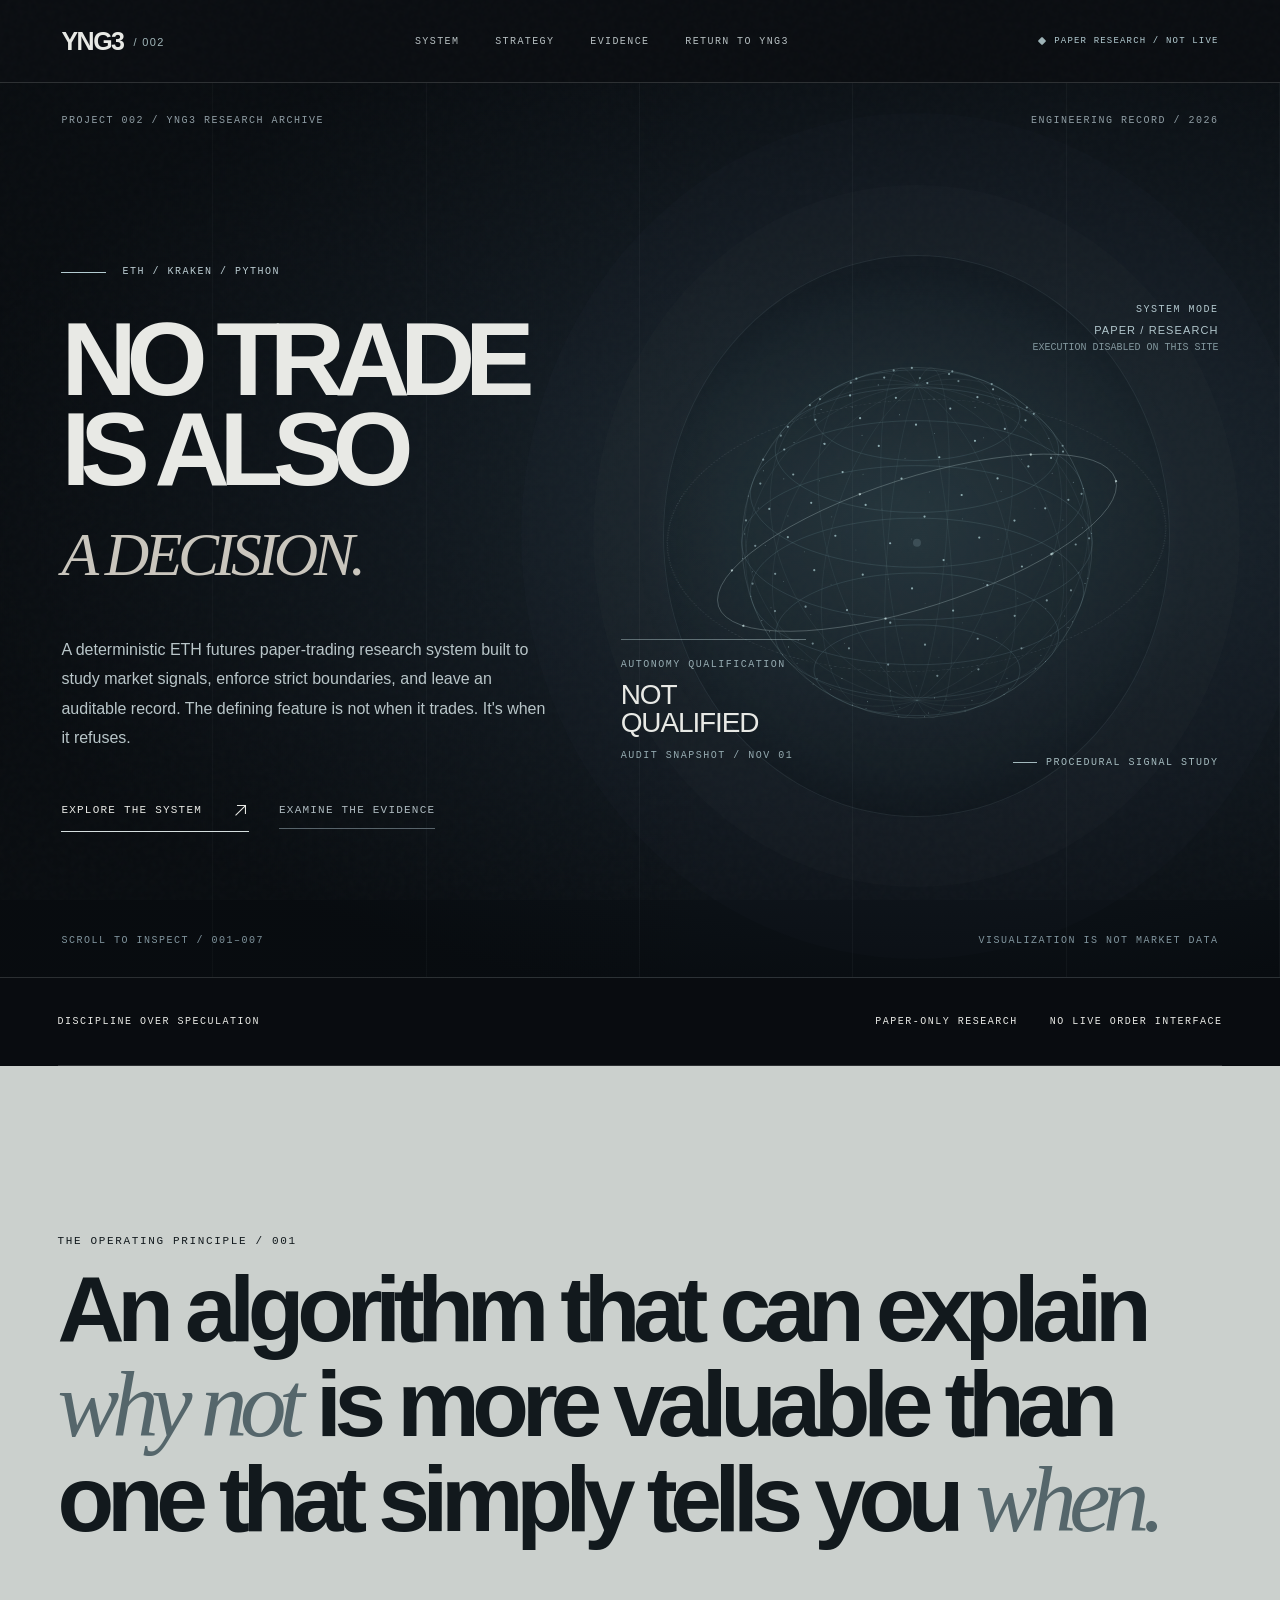
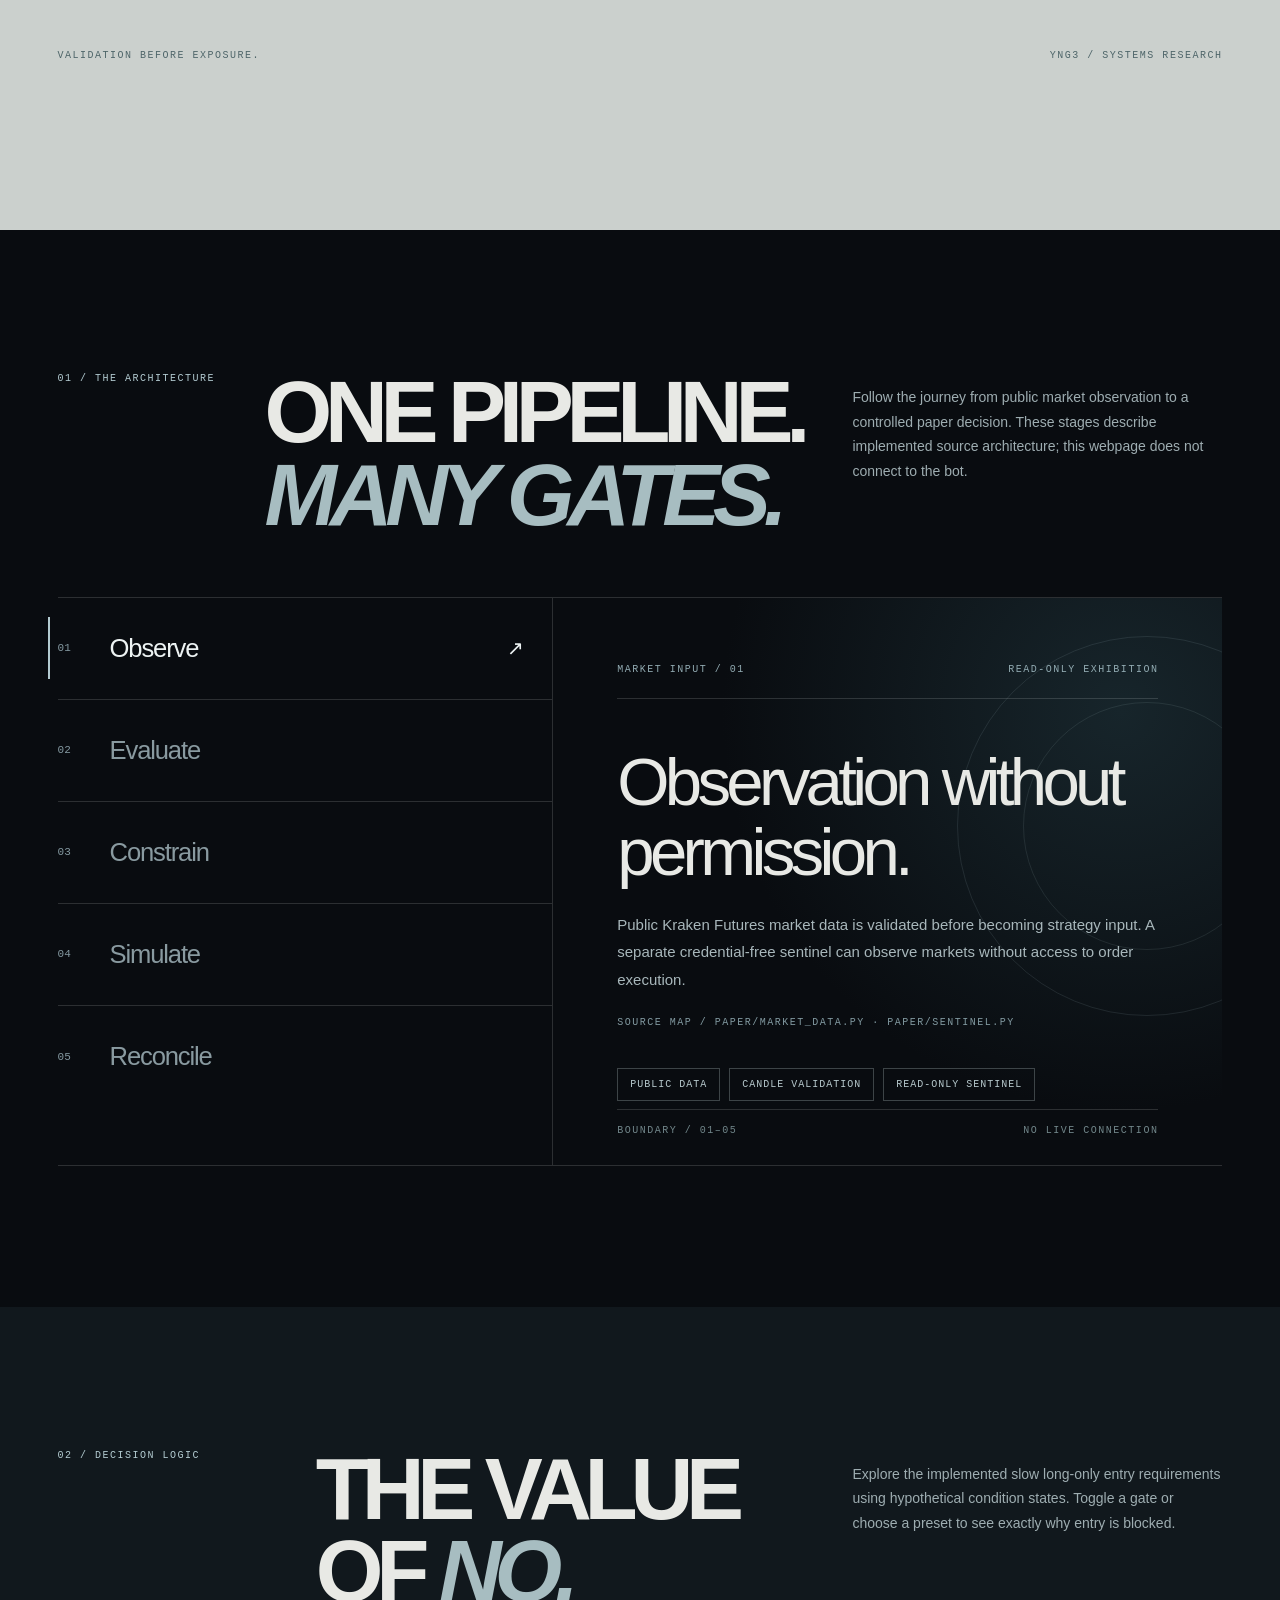
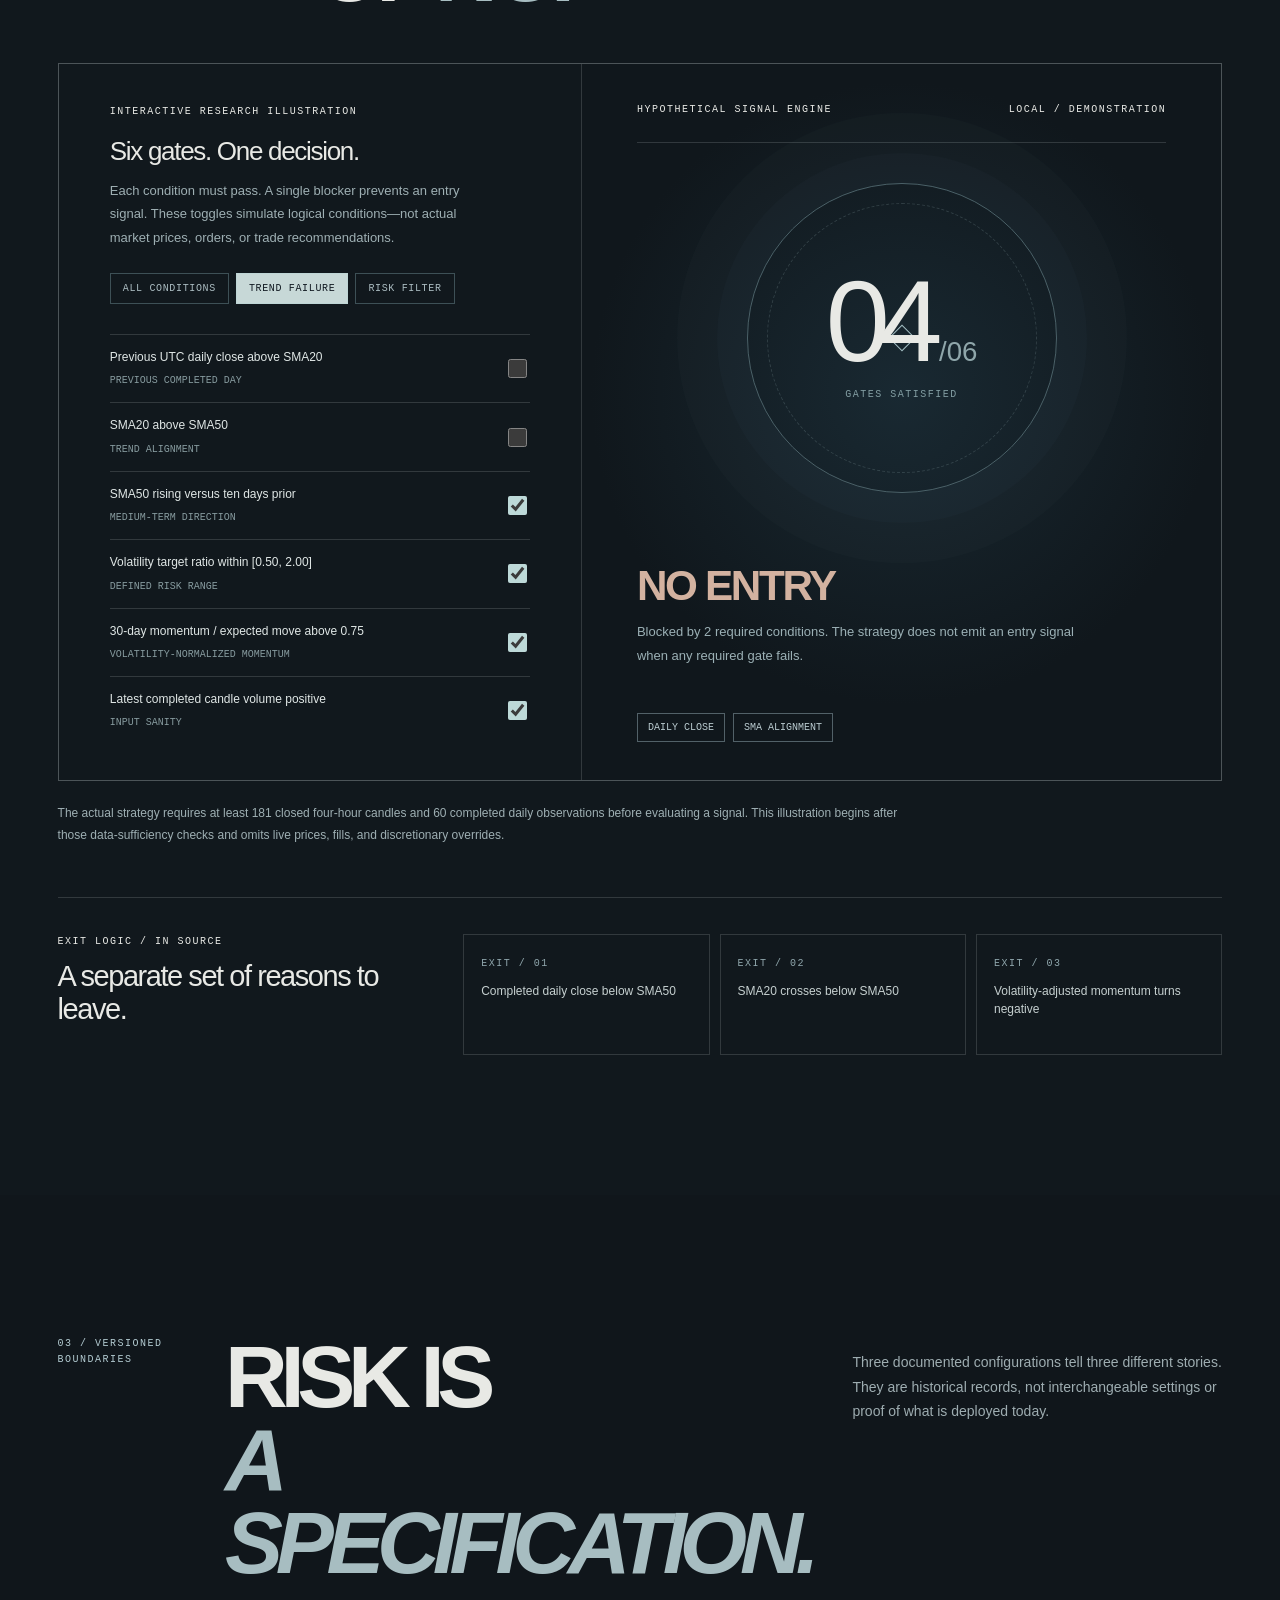
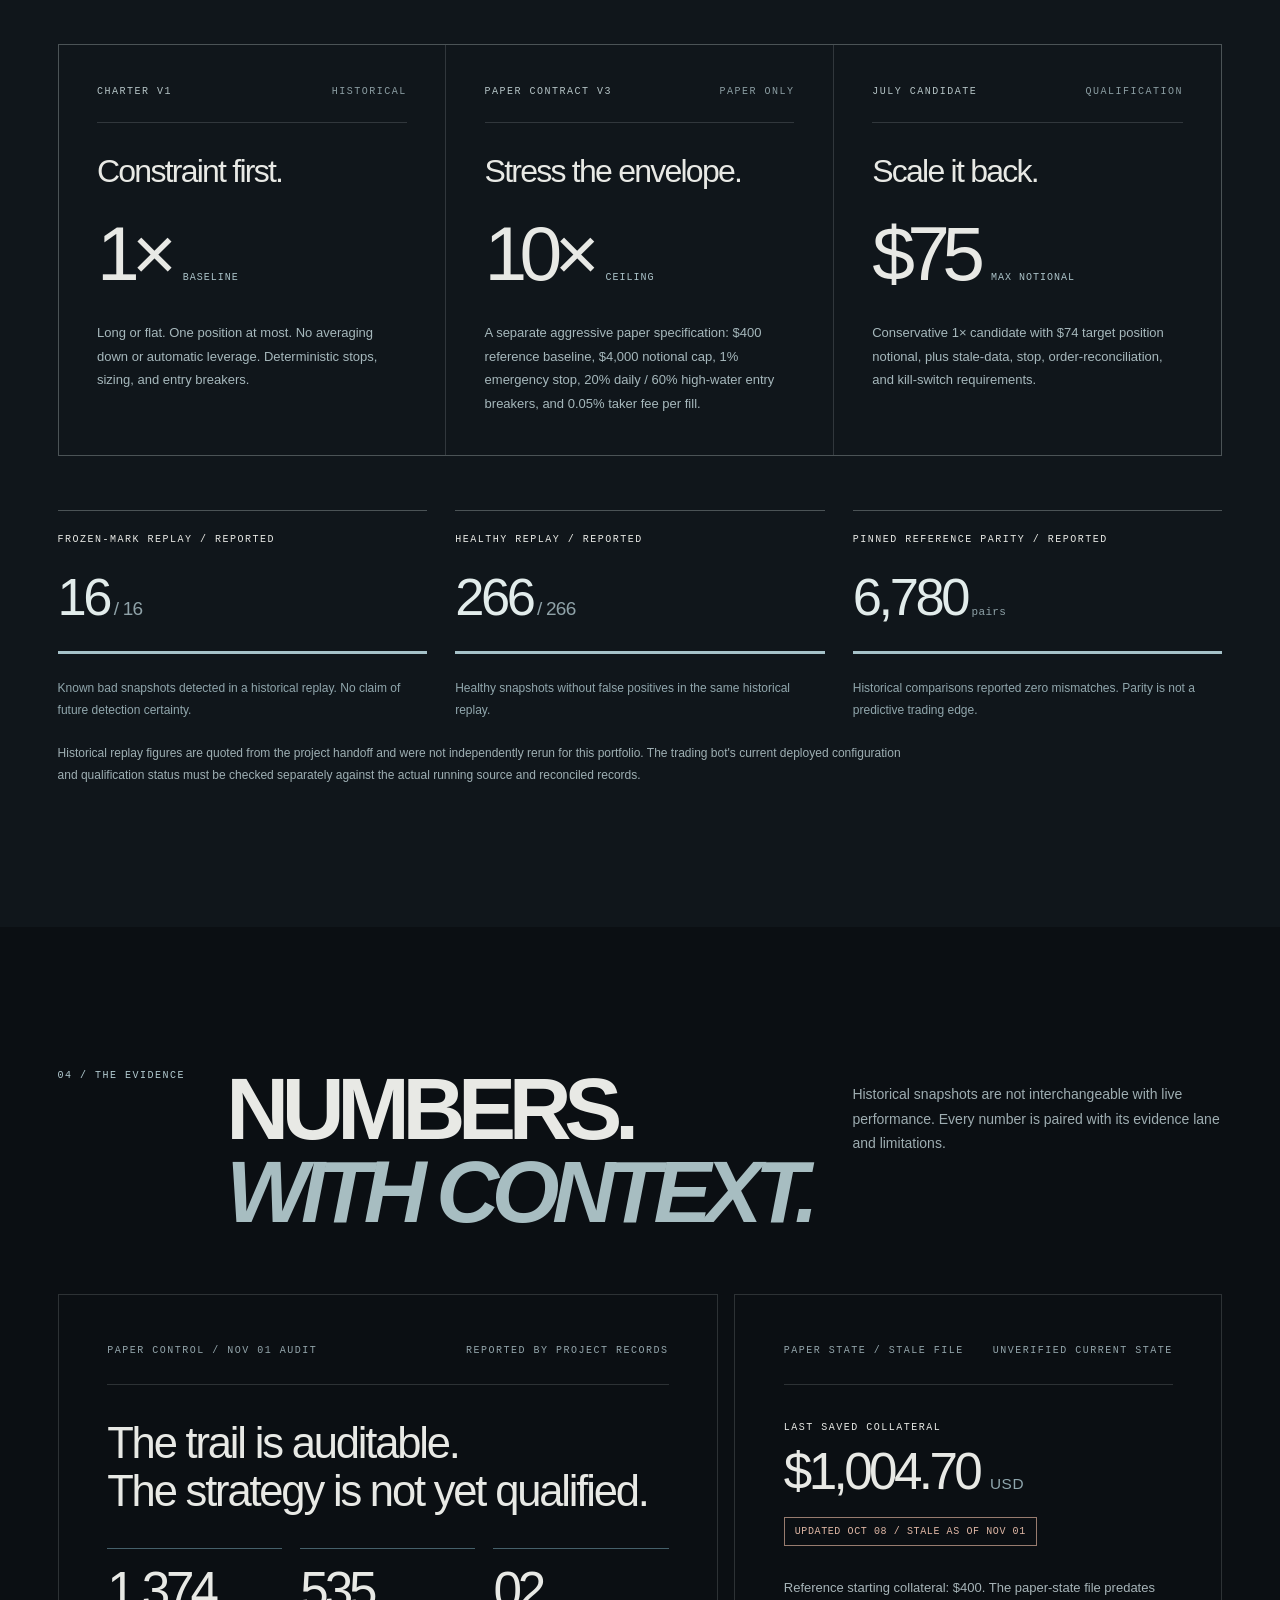
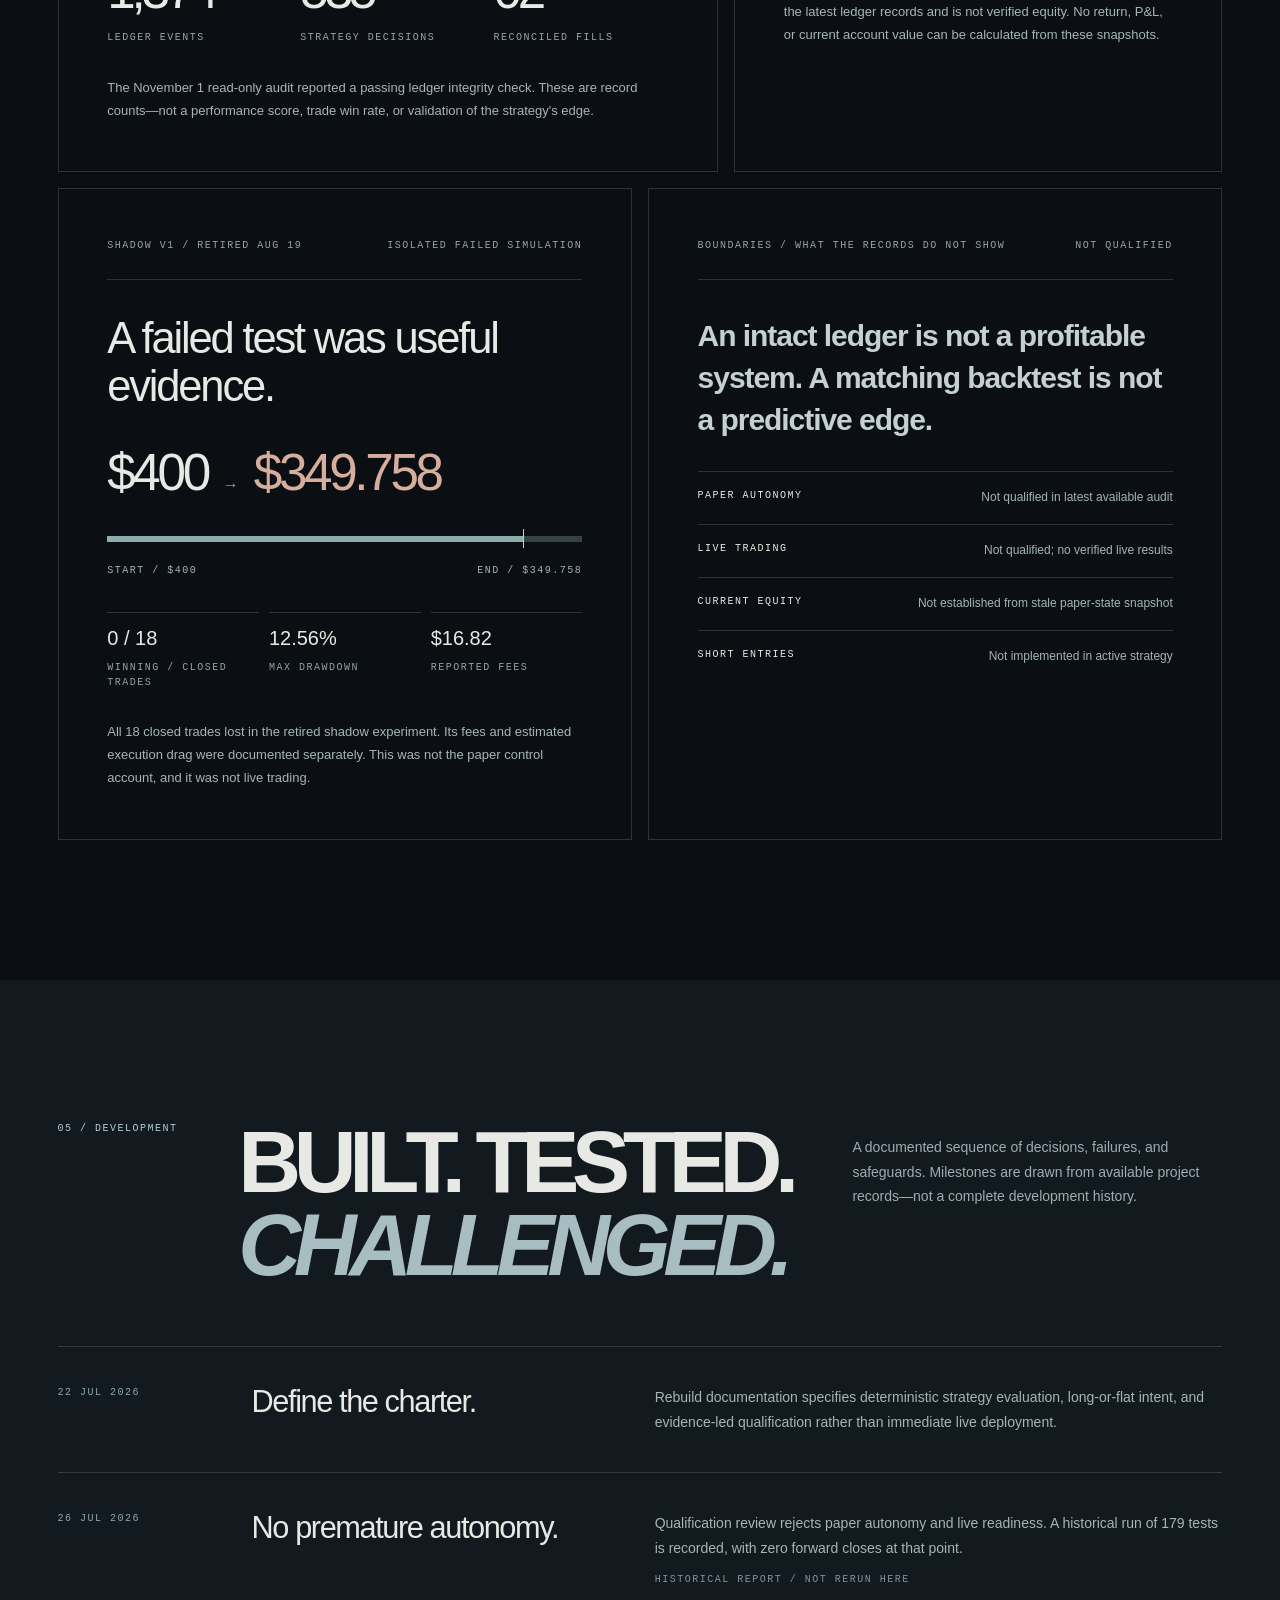
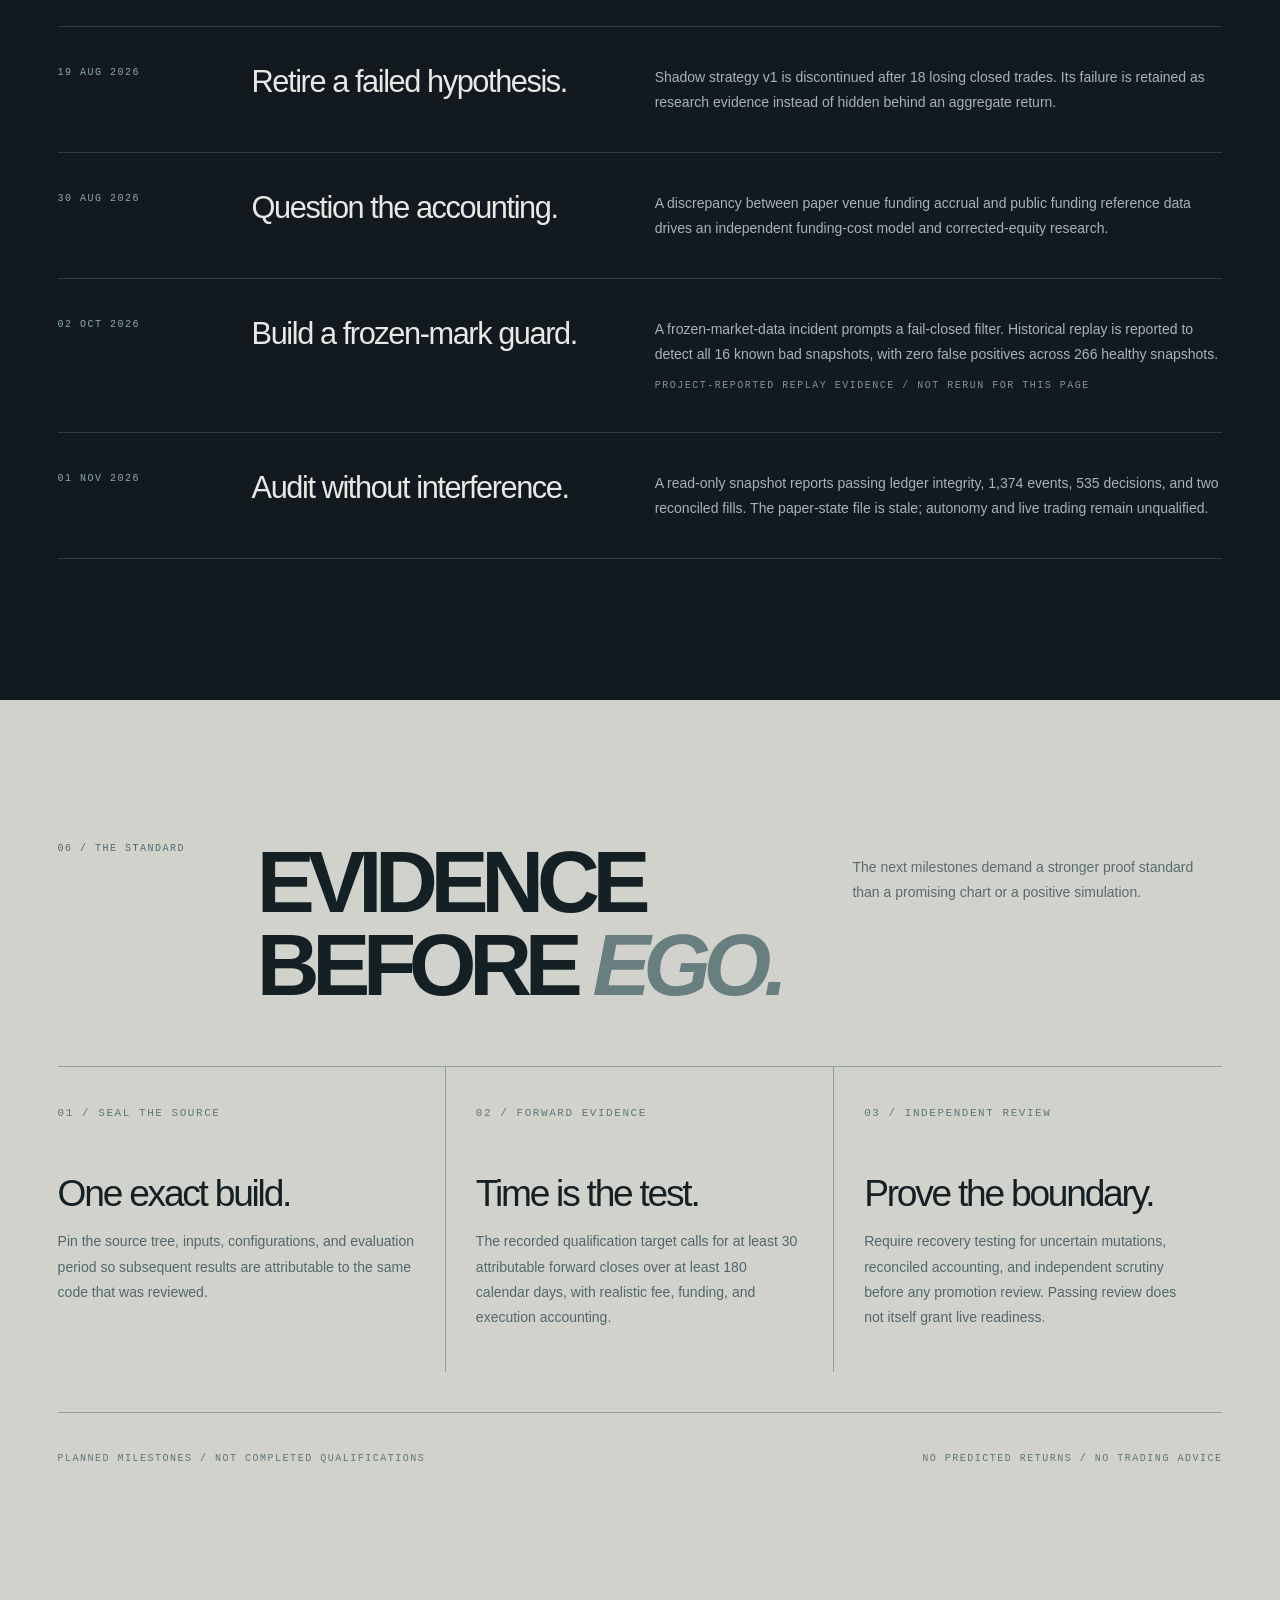
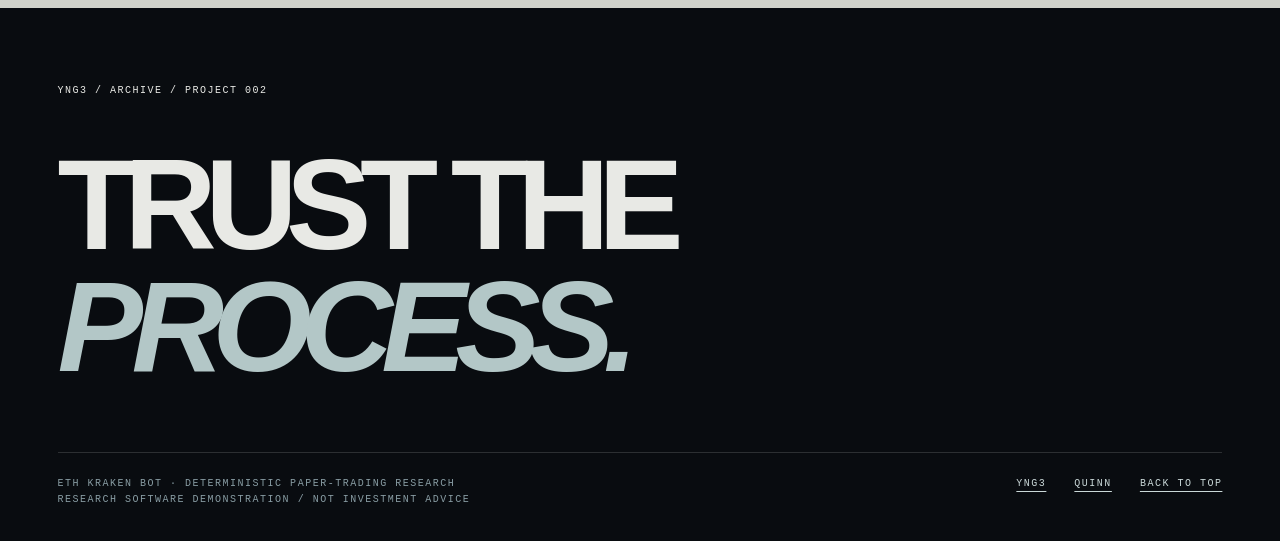
==== eth/index.html @ f01da9f3 "Add evidence-first ETH Kraken Bot interactive portfolio page" ====
<!doctype html>
<html lang="en">
<head>
<meta charset="utf-8">
<meta name="viewport" content="width=device-width,initial-scale=1,viewport-fit=cover">
<meta name="color-scheme" content="dark">
<meta name="theme-color" content="#090c10">
<meta name="description" content="ETH Kraken Bot — a deterministic Python futures paper-trading research system. Explore architecture, risk gates, audit evidence, and limitations. No live trading claims.">
<meta name="referrer" content="no-referrer">
<meta http-equiv="Content-Security-Policy" content="default-src 'self'; script-src 'sha256-dLGRkQx2/ExMqZ7iFvZTCE08mzyiGdPlONykglqVBw4='; style-src 'sha256-CyeF7bOKrvqbUME5ufMJUMNMzzdPXLvQqw++FdWcVnY='; img-src 'self' data:; connect-src 'none'; object-src 'none'; frame-src 'none'; base-uri 'self'; form-action 'none'">
<meta property="og:title" content="ETH Kraken Bot — No Trade Is Also a Decision | YNG3">
<meta property="og:type" content="website">
<meta property="og:description" content="A system built to research markets, reject uncertainty, and leave an auditable trail. Paper research only.">
<title>ETH Kraken Bot — YNG3 / Project 002</title>
<link rel="icon" href="../logo.ico">
<style>
:root{--ink:#090c10;--ink2:#10151a;--ink3:#172027;--line:rgba(221,230,230,.16);--lineb:rgba(221,230,230,.29);--fg:#e8e9e5;--soft:#b5bec0;--dim:#879299;--mist:#b3cbd1;--stone:#c2aaa0;--accent:#a6c2c9;--caution:#d6b59d;--ease:cubic-bezier(.18,.85,.18,1)}
*{box-sizing:border-box}html{scroll-behavior:smooth;scroll-padding-top:85px}body{margin:0;background:var(--ink);color:var(--fg);font-family:Arial,Helvetica,sans-serif;-webkit-font-smoothing:antialiased;overflow-x:hidden}body::before{content:"";position:fixed;inset:0;pointer-events:none;z-index:20;opacity:.13;background-image:url("data:image/svg+xml,%3Csvg xmlns='http://www.w3.org/2000/svg' viewBox='0 0 200 200'%3E%3Cfilter id='n'%3E%3CfeTurbulence type='fractalNoise' baseFrequency='.73' numOctaves='2' stitchTiles='stitchTiles'/%3E%3C/filter%3E%3Crect width='100%25' height='100%25' filter='url(%23n)' opacity='.17'/%3E%3C/svg%3E");mix-blend-mode:screen}a{color:inherit;text-decoration:none}button{font:inherit;cursor:pointer}button:focus-visible,a:focus-visible,input:focus-visible{outline:2px solid #d6e5e5;outline-offset:4px}::selection{background:var(--mist);color:#0d161b}.serif{font-family:Georgia,'Times New Roman',serif;font-style:italic;font-weight:400}.mono,.micro,.eyebrow{font-family:ui-monospace,SFMono-Regular,Consolas,'Liberation Mono',monospace}.micro{font-size:10px;letter-spacing:.15em;text-transform:uppercase;line-height:1.6}.eyebrow{font-size:11px;letter-spacing:.15em;text-transform:uppercase;line-height:1.7}.container{width:min(1460px,100% - clamp(38px,9vw,146px));margin-inline:auto}.skip{position:absolute;z-index:1000;top:-100px;left:20px;background:#fff;color:#111;padding:12px 16px}.skip:focus{top:10px}.rule{border:0;border-top:1px solid var(--line);margin:0}.num{font-variant-numeric:tabular-nums}strong{font-weight:600}h1,h2,h3,p{margin-top:0}
.site-nav{height:83px;padding:0 clamp(19px,4.8vw,76px);display:flex;align-items:center;justify-content:space-between;gap:20px;border-bottom:1px solid var(--line);position:relative;z-index:10;background:#090c10}.site-brand{font-weight:800;letter-spacing:-.06em;font-size:25px;line-height:1}.site-brand .slash{display:inline-block;color:#9fb4b7;padding-left:10px;font-size:11px;font-weight:500;letter-spacing:.12em;vertical-align:middle}.site-links{display:flex;gap:clamp(16px,2.8vw,43px);align-items:center}.site-links a{font:10px/1.5 ui-monospace,monospace;text-transform:uppercase;letter-spacing:.14em;transition:color .2s;color:var(--soft)}.site-links a:hover{color:var(--fg)}.nav-status{display:flex;gap:9px;align-items:center;font:9px ui-monospace,monospace;letter-spacing:.13em;text-transform:uppercase;color:var(--mist);white-space:nowrap}.status-mark{height:6px;width:6px;display:inline-block;border-radius:1px;background:#9db2b6;transform:rotate(45deg)}
.hero{min-height:min(890px,calc(100svh - 83px));position:relative;isolation:isolate;overflow:hidden;border-bottom:1px solid var(--line);background:radial-gradient(ellipse at 70% 47%,#1b2930 0%,#111920 36%,#080c10 76%)}.hero::before{content:"";position:absolute;inset:0;pointer-events:none;background:linear-gradient(90deg,rgba(8,11,14,.35) 0%,transparent 58%),repeating-linear-gradient(90deg,transparent 0,transparent calc(16.666% - 1px),rgba(213,229,234,.04) calc(16.666% - 1px),rgba(213,229,234,.04) 16.666%)}.hero-topline{position:absolute;left:clamp(19px,4.8vw,76px);right:clamp(19px,4.8vw,76px);top:30px;display:flex;justify-content:space-between;color:#8e9ca3}.hero-inner{width:min(1600px,100%);margin-inline:auto;min-height:inherit;padding:118px clamp(19px,4.8vw,76px) 106px;display:grid;grid-template-columns:minmax(0,1.05fr) minmax(0,1fr);align-items:center;gap:0}.hero-content{z-index:3;position:relative;padding-top:24px}.hero-kicker{display:flex;align-items:center;gap:16px;margin:0 0 35px;color:#bccdd2}.hairline{display:inline-block;height:1px;width:45px;background:#b3cbd1}.hero h1{font-family:Arial,Helvetica,sans-serif;font-weight:800;font-size:clamp(70px,8.15vw,148px);line-height:.86;letter-spacing:-.098em;margin:0 0 43px;white-space:nowrap}.hero h1 em{font-family:Georgia,'Times New Roman',serif;color:#c9c5bc;font-weight:400;letter-spacing:-.07em;font-size:.59em;line-height:1.15;display:inline-block;padding:10px 0 3px}.hero-description{max-width:495px;color:#b8c5c8;font-size:clamp(14px,1.25vw,17px);line-height:1.82;margin:0 0 38px}.hero-links{display:flex;gap:30px;align-items:center;flex-wrap:wrap}.hero-link{border-bottom:1px solid #d6dfdf;padding:12px 0;display:inline-flex;align-items:center;gap:30px;font:11px ui-monospace,monospace;letter-spacing:.11em;text-transform:uppercase}.hero-link svg{width:17px;height:17px;transition:transform .2s}.hero-link:hover svg{transform:translate(3px,-3px)}.hero-link-secondary{border-color:#566269;color:#aebac0}.hero-foot{position:absolute;bottom:28px;left:clamp(19px,4.8vw,76px);right:clamp(19px,4.8vw,76px);display:flex;justify-content:space-between;color:#80949d;z-index:4}
.hero-viz{height:min(670px,57vw);min-height:450px;position:relative;display:flex;justify-content:center;align-items:center;z-index:2;margin-left:-7%;max-width:790px}.hero-viz::before{content:"";position:absolute;inset:8%;border:1px solid rgba(178,203,211,.1);border-radius:50%;box-shadow:0 0 0 70px rgba(155,190,202,.017),0 0 0 142px rgba(155,190,202,.013)}#heroCanvas{height:100%;width:100%;display:block}.orbital-axis{position:absolute;inset:9%;border:1px dashed rgba(192,210,219,.14);border-radius:50%;pointer-events:none;transform:rotateX(60deg) rotateZ(16deg)}.hero-marker{position:absolute;right:0;top:15%;text-align:right;color:#b1c6cc;display:grid;gap:6px}.hero-marker b{font-size:11px;font-weight:400;letter-spacing:.1em}.hero-marker small{font:10px ui-monospace,monospace;color:#80959c}.hero-bottom-chip{position:absolute;left:1%;bottom:16%;width:185px;border-top:1px solid rgba(200,224,227,.4);padding-top:13px}.hero-bottom-chip .reading{font-size:28px;letter-spacing:-.04em;font-weight:300;margin:8px 0 7px;line-height:1}.hero-bottom-chip .micro{color:#94aab0}.viz-key{position:absolute;bottom:15%;right:0;display:flex;align-items:center;gap:9px;color:#a3b9bd}.viz-key .dash{width:24px;height:1px;background:#a3b9bd;display:inline-block}
.rail{display:flex;align-items:center;justify-content:space-between;gap:20px;min-height:88px;border-bottom:1px solid var(--line);padding:10px 0}.rail small{color:#9baaae}.rail-right{display:flex;gap:32px}.rail-right span{white-space:nowrap}
.section{padding:clamp(90px,11vw,175px) 0}.section-head{display:flex;justify-content:space-between;gap:40px;align-items:flex-start;margin-bottom:60px}.section-index{color:var(--mist);min-width:120px}.section-title{font-size:clamp(56px,6.8vw,110px);letter-spacing:-.084em;line-height:.95;font-weight:700;margin:0}.section-title em{color:#a7bdc1}.section-sub{font-size:14px;color:#9eadb1;line-height:1.75;max-width:370px;margin:14px 0 0}.section-divider{border-top:1px solid var(--line)}.manifesto{background:#cbd0cd;color:#12191d;padding:clamp(85px,13vw,205px) 0;overflow:hidden}.manifesto .container{position:relative}.manifesto h2{font-size:clamp(47px,7.25vw,122px);line-height:1.02;letter-spacing:-.079em;font-weight:650;margin:0;max-width:1350px}.manifesto h2 em{font-family:Georgia,serif;font-style:italic;font-weight:400;color:#55666b}.manifesto-tag{display:flex;justify-content:space-between;align-items:center;gap:20px;margin-top:100px;color:#4e6569}
.arch-wrap{display:grid;grid-template-columns:minmax(0,1fr) minmax(0,1.35fr);border-top:1px solid var(--line);border-bottom:1px solid var(--line);min-height:520px}.arch-left{border-right:1px solid var(--line)}.arch-step{width:100%;border:0;border-bottom:1px solid var(--line);background:transparent;color:#899aa0;text-align:left;display:flex;align-items:center;gap:22px;padding:31px clamp(15px,2.5vw,42px) 31px 0;min-height:102px;transition:background .3s,color .3s;position:relative}.arch-step:last-child{border-bottom:0}.arch-step .count{color:#8499a1;font:11px ui-monospace,monospace;min-width:30px}.arch-step .name{font-size:clamp(17px,2vw,28px);font-weight:500;letter-spacing:-.045em;line-height:1.05}.arch-step .arrow{margin-left:auto;font-size:20px;opacity:0;transition:transform .2s,opacity .2s}.arch-step[aria-selected=true]{color:#edf3f3}.arch-step[aria-selected=true]::before{content:"";position:absolute;left:-10px;top:19%;bottom:19%;width:2px;background:var(--mist)}.arch-step[aria-selected=true] .arrow{opacity:1;transform:translateX(4px)}.arch-step:hover{color:#e3e9e8;background:rgba(208,228,234,.018)}.arch-detail{padding:clamp(26px,5vw,74px);position:relative;overflow:hidden;min-height:510px;background:radial-gradient(circle at 85% 20%,#17252b 0,transparent 55%)}.arch-detail .detail-index{display:flex;justify-content:space-between;color:#92abb2;border-bottom:1px solid var(--line);padding-bottom:20px;margin-bottom:48px}.arch-detail h3{font-size:clamp(43px,5.25vw,80px);letter-spacing:-.07em;line-height:1.05;font-weight:500;margin:0 0 23px;max-width:600px}.arch-detail .detail-desc{color:#a8b7bb;font-size:15px;line-height:1.85;max-width:570px;min-height:78px}.detail-path{margin:20px 0 0;color:#829aa1;font-size:10px;line-height:1.7;max-width:570px;overflow-wrap:anywhere}.arch-detail .detail-tags{display:flex;flex-wrap:wrap;gap:9px;margin-top:37px}.arch-detail .detail-tags span{font:10px ui-monospace,monospace;letter-spacing:.1em;text-transform:uppercase;border:1px solid rgba(201,219,219,.27);color:#b7c9cd;padding:10px 12px}.arch-detail .detail-footer{position:absolute;bottom:26px;left:clamp(26px,5vw,74px);right:clamp(26px,5vw,74px);border-top:1px solid var(--line);padding-top:13px;color:#72878b;display:flex;justify-content:space-between}.arch-detail .detail-orbit{position:absolute;right:-115px;top:38px;border:1px solid rgba(191,220,222,.11);border-radius:50%;height:380px;width:380px;pointer-events:none}.arch-detail .detail-orbit::after{content:"";position:absolute;inset:65px;border:1px solid rgba(191,220,222,.10);border-radius:50%}
.strategy{background:#11181d}.strat-top{margin-bottom:50px}.strat-panel{display:grid;grid-template-columns:.9fr 1.1fr;border:1px solid var(--lineb)}.strat-controls{padding:36px clamp(20px,4vw,54px);border-right:1px solid var(--line)}.strat-controls h3{font-size:26px;letter-spacing:-.05em;font-weight:500;margin:16px 0 12px}.strat-controls>p{font-size:13px;line-height:1.8;color:#9eafb3;max-width:360px}.presets{display:flex;gap:7px;flex-wrap:wrap;margin:24px 0 30px}.preset{color:#abbcc1;border:1px solid #3d5056;background:transparent;padding:9px 12px;font:10px ui-monospace,monospace;letter-spacing:.065em}.preset[aria-pressed=true]{border-color:#bed5d5;background:#c7d8d7;color:#101820}.condition{display:flex;justify-content:space-between;align-items:center;gap:12px;border-top:1px solid var(--line);padding:14px 0;cursor:pointer}.condition .body{display:grid;gap:7px}.condition .body strong{font-size:12px;font-weight:500;color:#e0e7e6;line-height:1.45}.condition .body small{font:10px/1.5 ui-monospace,monospace;color:#879b9f}.condition input{accent-color:#bdd9d8;width:19px;height:19px;flex-shrink:0;cursor:pointer}.strat-result{padding:38px clamp(22px,4.3vw,68px);position:relative;display:flex;flex-direction:column;min-height:555px;background:radial-gradient(circle at 50% 46%,#192932 0%,#10171c 62%)}.result-top{display:flex;justify-content:space-between;gap:20px;padding-bottom:24px;border-bottom:1px solid var(--line)}.result-gauge{margin:auto;position:relative;width:min(100%,310px);aspect-ratio:1;border-radius:50%;border:1px solid #4b6168;display:grid;place-items:center;box-shadow:0 0 0 30px rgba(145,182,190,.025),0 0 0 70px rgba(145,182,190,.019)}.result-gauge::before{content:"";position:absolute;inset:19px;border-radius:50%;border:1px dashed rgba(188,216,219,.17)}.result-gauge::after{content:"";position:absolute;left:50%;top:50%;transform:translate(-50%,-50%) rotate(45deg);width:17px;height:17px;border:1px solid #a3bec3}.result-center{text-align:center;z-index:1;padding:28px}.result-center .result-number{font-size:clamp(75px,9vw,140px);line-height:1;font-weight:300;letter-spacing:-.1em}.result-number{display:flex;align-items:baseline;justify-content:center;gap:8px}.result-number span{font-size:.24em!important;letter-spacing:0;color:#8fa6aa}.result-center .micro{color:#839ea3;margin-top:8px}.result-state{margin:28px 0 10px;font-size:clamp(25px,3.3vw,45px);letter-spacing:-.055em;line-height:1.15}.result-state[data-status=pass]{color:#d1e5df}.result-state[data-status=block]{color:#d3b2a0}.result-explainer{font-size:13px;color:#9bb0b5;line-height:1.8;max-width:470px;min-height:65px}.result-tags{display:flex;flex-wrap:wrap;gap:8px;margin-top:15px}.result-tags span{font:10px ui-monospace,monospace;border:1px solid #526168;padding:8px 10px;color:#bacbd0}.strat-note{color:#9eafb3;font-size:12px;line-height:1.8;max-width:850px;margin:22px 0 0}.exit-panel{border-top:1px solid var(--line);margin-top:50px;display:grid;grid-template-columns:.65fr 1.35fr;gap:40px;padding-top:36px}.exit-grid{display:grid;grid-template-columns:repeat(3,1fr);gap:10px}.exit-item{padding:17px;border:1px solid var(--line);min-height:108px}.exit-item .micro{color:#90a7ad}.exit-item p{font-size:12px;line-height:1.55;color:#c6d0d0;margin:10px 0 0}
.evidence{background:#0b0f13}.evidence-grid{display:grid;grid-template-columns:1.15fr .85fr;gap:16px}.panel{border:1px solid var(--line);padding:clamp(23px,3.8vw,58px);position:relative;overflow:hidden}.panel-top{display:flex;justify-content:space-between;gap:20px;align-items:center;color:#93a5ab;border-bottom:1px solid var(--line);padding-bottom:25px;margin-bottom:35px}.audit-headline{font-size:clamp(28px,3.4vw,53px);line-height:1.1;font-weight:500;letter-spacing:-.05em;margin-bottom:32px}.stat-grid{display:grid;grid-template-columns:repeat(3,1fr);gap:18px}.stat-item{border-top:1px solid #45606a;padding-top:12px}.stat-item strong{display:block;font-weight:400;font-size:clamp(32px,4vw,65px);letter-spacing:-.08em}.stat-item small{display:block;color:#93a5ab;margin-top:10px}.panel-note{color:#a7b4b8;font-size:13px;line-height:1.8;margin:30px 0 0;max-width:610px}.paper-state{font-size:clamp(34px,4vw,65px);font-weight:500;letter-spacing:-.07em;line-height:1;margin:10px 0 12px}.paper-state small{font-size:.3em;color:#8fa6ad;letter-spacing:.04em}.stale{display:inline-flex;border:1px solid #987c6f;color:#dfb7a5;padding:8px 10px;margin-top:8px;font:10px ui-monospace,monospace;letter-spacing:.06em}.evidence-bottom{display:grid;grid-template-columns:1fr 1fr;gap:16px;margin-top:16px}.shadow-figure{display:flex;gap:15px;align-items:baseline;margin:16px 0}.shadow-figure strong{font-size:clamp(34px,4vw,58px);letter-spacing:-.065em;font-weight:500}.shadow-figure .loss{color:#d6ae9d}.shadow-track{height:6px;background:#354248;position:relative;margin:34px 0 21px}.shadow-fill{height:100%;width:87.4395%;background:#8eabae;position:absolute;inset:0 auto 0 0}.shadow-track:after{content:"";height:19px;width:1px;background:#e1cabf;position:absolute;left:87.4395%;top:-7px}.comparison{display:flex;justify-content:space-between;gap:20px;color:#a3b3b7}.shadow-info{margin-top:33px;display:grid;grid-template-columns:repeat(3,1fr);gap:10px}.shadow-info div{border-top:1px solid var(--line);padding-top:14px}.shadow-info b{display:block;font-size:20px;font-weight:500}.shadow-info small{display:block;color:#91a4ab;line-height:1.5;margin-top:10px}.limitation{color:#c4d0d1;font-size:clamp(20px,2.6vw,30px);line-height:1.4;letter-spacing:-.035em;margin:0 0 25px}.risk-detail{display:grid;gap:18px;margin-top:30px}.risk-row{display:flex;justify-content:space-between;gap:25px;border-top:1px solid var(--line);padding-top:16px}.risk-row span:last-child{text-align:right;color:#a3b4b8;max-width:260px;font-size:12px;line-height:1.5}.small-disclosure{font-size:12px;color:#95a6ab;line-height:1.85}
.timeline{background:#131a1f}.timeline-list{border-top:1px solid var(--line)}.moment{display:grid;grid-template-columns:160px minmax(0,.65fr) minmax(0,1fr);gap:34px;padding:38px 0;border-bottom:1px solid var(--line);align-items:start}.moment-date{color:#8ba7ae}.moment h3{font-size:clamp(23px,2.4vw,37px);font-weight:500;line-height:1.13;letter-spacing:-.046em;margin:0}.moment p{color:#a6b4b7;font-size:14px;line-height:1.75;margin:0}.moment .caveat{display:block;margin-top:12px;color:#7d949a}
.methods{background:#d0d2cb;color:#152025}.methods .section-index{color:#536a71}.methods .section-title em{color:#687e7f}.methods .section-sub{color:#5a6b70}.method-grid{border-top:1px solid #8e9f9e;display:grid;grid-template-columns:repeat(3,1fr)}.method-item{padding:35px 30px 42px 0;border-right:1px solid #8e9f9e}.method-item:not(:first-child){padding-left:30px}.method-item:last-child{border:0}.method-number{font:11px ui-monospace,monospace;color:#61777b;letter-spacing:.14em}.method-item h3{font-size:clamp(25px,2.9vw,44px);font-weight:500;letter-spacing:-.06em;margin:52px 0 14px}.method-item p{color:#52676d;line-height:1.8;font-size:14px;margin:0}.method-note{display:flex;justify-content:space-between;gap:22px;padding-top:38px;border-top:1px solid #8e9f9e;margin-top:40px;color:#60767b}.footer{background:#090c10;padding:75px 0 33px}.footer-call{font-size:clamp(58px,10vw,175px);font-weight:700;letter-spacing:-.09em;line-height:.95;margin:45px 0 65px}.footer-call em{color:#b3c7c7}.footer-bottom{border-top:1px solid var(--line);padding-top:23px;display:flex;align-items:flex-start;justify-content:space-between;gap:32px;color:#899da4}.footer-bottom a{color:#cad8d8;text-decoration:underline;text-underline-offset:5px}.foot-links{display:flex;gap:28px}.quiet-ambient{position:absolute;pointer-events:none;inset:auto 0 0;z-index:0}
/* Frame-by-frame effects are stopped outside the viewport and for reduced-motion visitors. */
.reveal{opacity:1;transform:none}.js .reveal{opacity:0;transform:translateY(24px);transition:opacity .8s ease,transform .8s var(--ease)}.js .reveal.in-view{opacity:1;transform:none}

.manifesto-eyebrow{color:#60767d}.muted-eyebrow{color:#9fb5b8}.integrity-heading{color:#9eb3b9}.exit-title{font-size:29px;font-weight:500;letter-spacing:-.05em}.arrow-subtle{color:#93a8ad}.noscript-message{padding:20px;color:#bbc6c7;text-align:center}.denominator{font-size:.25em;color:#8fa6aa}.safeguards{background:#10161b}.policy-grid{display:grid;grid-template-columns:repeat(3,minmax(0,1fr));border:1px solid var(--lineb)}.policy{padding:clamp(22px,3vw,42px);border-right:1px solid var(--line);display:flex;flex-direction:column;min-height:410px}.policy:last-child{border-right:0}.policy-top{display:flex;justify-content:space-between;gap:10px;color:#b4c3c5;border-bottom:1px solid var(--line);padding-bottom:22px}.policy-top span{color:#8b9da2}.policy h3{font-size:clamp(22px,2.5vw,37px);font-weight:500;letter-spacing:-.055em;margin:30px 0 25px}.policy-focus{font-size:clamp(52px,6vw,97px);letter-spacing:-.1em;font-weight:300;line-height:1}.policy-focus small{font:10px ui-monospace,monospace;color:#abc2c8;letter-spacing:.1em;white-space:nowrap}.policy p{font-size:13px;line-height:1.8;color:#a6b8bc;margin:30px 0 0}.integrity-grid{display:grid;grid-template-columns:repeat(3,1fr);gap:28px;margin-top:54px}.integrity-item{border-top:1px solid var(--lineb);padding-top:21px}.integrity-item p{font-size:19px;color:#8fa2a8;margin:18px 0;letter-spacing:-.04em}.integrity-item p span{font-size:clamp(37px,4.1vw,63px);font-weight:300;color:#e2eceb;letter-spacing:-.065em}.integrity-item p em{font:11px ui-monospace,monospace;letter-spacing:.03em;color:#8fa2a8}.integrity-scale{height:3px;background:#3e5158;margin:24px 0}.integrity-scale i{display:block;background:#a6c2c9;height:100%;width:100%}.integrity-item small{color:#91a7ad;font-size:12px;line-height:1.8;display:block}
@media(max-width:900px){.policy-grid{grid-template-columns:1fr}.policy{min-height:0;border-right:0;border-bottom:1px solid var(--line)}.policy:last-child{border-bottom:0}.policy-focus{font-size:65px}.integrity-grid{gap:14px}}
@media(max-width:640px){.integrity-grid{grid-template-columns:1fr;gap:26px}.policy{padding:26px 22px}.policy-focus{font-size:58px}.policy h3{margin:24px 0 20px}.policy p{margin:22px 0 4px}}
@media(max-width:1180px){.hero h1{font-size:clamp(61px,8.7vw,117px)}.hero-inner{grid-template-columns:1fr .9fr}.hero-marker{right:-6%}.site-links{gap:20px}.section-head{flex-wrap:wrap}.section-sub{max-width:520px}}
@media(max-width:900px){.nav-status{display:none}.hero-inner{grid-template-columns:1fr;min-height:1000px;padding-top:125px;align-items:start}.hero-content{padding-top:5px}.hero h1{font-size:clamp(73px,12.3vw,116px)}.hero-description{max-width:560px}.hero-viz{height:520px;width:min(700px,100%);margin:-85px 0 -50px auto}.hero-topline{top:22px}.hero-bottom-chip{bottom:16%}.hero-marker{right:2%}.arch-wrap{grid-template-columns:.85fr 1.15fr}.evidence-grid,.evidence-bottom{grid-template-columns:1fr}.moment{grid-template-columns:115px 1fr;gap:20px}.moment p{grid-column:2}.section{padding:100px 0}.strat-panel{grid-template-columns:1fr 1fr}}
@media(max-width:640px){.site-nav{height:68px;padding:0 20px}.site-brand{font-size:23px}.site-links{gap:14px}.site-links a{font-size:9px;letter-spacing:.06em}.site-links a:nth-child(2){display:none}.site-brand .slash{font-size:9px}.container{width:calc(100% - 40px)}.hero{min-height:0}.hero-inner{min-height:880px;padding:120px 20px 105px}.hero-topline{left:20px;right:20px;top:19px}.hero-topline span:last-child{display:none}.hero h1{font-size:clamp(59px,12.65vw,83px);letter-spacing:-.091em;margin-bottom:28px}.hero h1 em{font-size:.6em}.hero-description{font-size:14px;line-height:1.72}.hero-kicker{font-size:10px;margin-bottom:25px}.hero-viz{height:480px;min-height:400px;margin:-36px -20px -78px -20px;width:calc(100% + 40px)}.hero-marker{right:7%;top:17%}.hero-bottom-chip{bottom:20%;left:5%}.hero-foot{bottom:23px;left:20px;right:20px}.hero-foot span:last-child{display:none}.hero-links{gap:18px}.rail{min-height:92px;align-items:flex-start;padding:20px 0}.rail-right{flex-direction:column;gap:3px;text-align:right}.section{padding:85px 0}.section-head{gap:20px;margin-bottom:34px}.section-title{font-size:clamp(48px,13vw,75px)}#timeline-title{font-size:clamp(40px,10vw,66px)}#safeguards-title{font-size:clamp(35px,10.4vw,65px)}.section-sub{margin-top:2px}.manifesto{padding:90px 0}.manifesto h2{font-size:clamp(45px,10.3vw,74px)}.manifesto-tag{margin-top:65px}.arch-wrap{display:block}.arch-left{border-right:0;border-bottom:1px solid var(--line)}.arch-step{min-height:62px;padding:14px 5px}.arch-step .name{font-size:19px}.arch-detail{padding:28px 21px;min-height:400px}.arch-detail .detail-index{margin-bottom:35px}.arch-detail h3{font-size:clamp(37px,10vw,58px)}.arch-detail .detail-desc{min-height:88px}.arch-detail .detail-footer{left:21px;right:21px}.strat-panel{grid-template-columns:1fr}.strat-controls{border-right:0;border-bottom:1px solid var(--line);padding:25px 20px}.strat-result{min-height:560px;padding:24px 20px}.result-gauge{width:min(73vw,280px)}.exit-panel{display:block}.exit-grid{grid-template-columns:1fr;gap:7px;margin-top:25px}.exit-item{min-height:0}.stat-grid{gap:8px}.stat-item strong{font-size:clamp(32px,8vw,48px)}.panel{padding:25px 20px}.shadow-info{grid-template-columns:repeat(3,1fr)}.moment{grid-template-columns:1fr;gap:10px;padding:29px 0}.moment p{grid-column:1}.method-grid{grid-template-columns:1fr}.method-item,.method-item:not(:first-child){padding:28px 0;border-right:0;border-bottom:1px solid #8e9f9e}.method-item h3{margin:18px 0 8px}.method-note{flex-direction:column}.footer-call{font-size:clamp(65px,17vw,110px)}.footer-bottom{flex-direction:column}.foot-links{gap:18px}.nav-status{display:none}}
@media(max-width:360px){.site-brand .slash{display:none}.site-links{gap:11px}.site-links a{font-size:9px}.hero h1{font-size:56px}.hero-viz{height:410px;min-height:330px}.hero-inner{min-height:810px}.micro{font-size:9px}.shadow-info{gap:4px}.shadow-info b{font-size:16px}}
@media(prefers-reduced-motion:reduce){html{scroll-behavior:auto}.js .reveal{transition:none;opacity:1;transform:none}.hero-link svg{transition:none}.arch-step{transition:none}}
</style>
</head>
<body>
<a class="skip" href="#main">Skip to content</a>
<header class="site-nav">
  <a class="site-brand" href="../" aria-label="YNG3 homepage">YNG3<span class="slash">/ 002</span></a>
  <nav class="site-links" aria-label="Page navigation"><a href="#architecture">SYSTEM</a><a href="#strategy">STRATEGY</a><a href="#evidence">EVIDENCE</a><a href="../">RETURN TO YNG3</a></nav>
  <div class="nav-status"><span class="status-mark"></span> PAPER RESEARCH / NOT LIVE</div>
</header>
<main id="main">
<section class="hero" aria-labelledby="hero-title">
  <div class="hero-topline micro"><span>PROJECT 002 / YNG3 RESEARCH ARCHIVE</span><span>ENGINEERING RECORD / 2026</span></div>
  <div class="hero-inner">
    <div class="hero-content">
      <p class="hero-kicker micro"><span class="hairline"></span> ETH / KRAKEN / PYTHON</p>
      <h1 id="hero-title">NO TRADE<br>IS ALSO<br><em>A DECISION.</em></h1>
      <p class="hero-description">A deterministic ETH futures paper-trading research system built to study market signals, enforce strict boundaries, and leave an auditable record. The defining feature is not when it trades. It's when it refuses.</p>
      <div class="hero-links"><a class="hero-link" href="#architecture">EXPLORE THE SYSTEM <svg aria-hidden="true" viewBox="0 0 24 24" fill="none" stroke="currentColor" stroke-width="1.5"><path d="M5 19 19 5M7 5h12v12"/></svg></a><a class="hero-link hero-link-secondary" href="#evidence">EXAMINE THE EVIDENCE</a></div>
    </div>
    <div class="hero-viz" aria-hidden="true"><canvas id="heroCanvas"></canvas><div class="orbital-axis"></div><div class="hero-marker"><span class="micro">SYSTEM MODE</span><b>PAPER / RESEARCH</b><small>EXECUTION DISABLED ON THIS SITE</small></div><div class="hero-bottom-chip"><span class="micro">AUTONOMY QUALIFICATION</span><div class="reading">NOT QUALIFIED</div><span class="micro">AUDIT SNAPSHOT / NOV 01</span></div><div class="viz-key micro"><span class="dash"></span> PROCEDURAL SIGNAL STUDY</div></div>
  </div>
  <div class="hero-foot micro"><span>SCROLL TO INSPECT / 001–007</span><span>VISUALIZATION IS NOT MARKET DATA</span></div>
</section>
<div class="container"><div class="rail micro"><span>DISCIPLINE OVER SPECULATION</span><div class="rail-right"><span>PAPER-ONLY RESEARCH</span><span>NO LIVE ORDER INTERFACE</span></div></div></div>
<section class="manifesto" aria-label="Project thesis"><div class="container"><p class="eyebrow" class="manifesto-eyebrow">THE OPERATING PRINCIPLE / 001</p><h2 >An algorithm that can explain <em>why not</em> is more valuable than one that simply tells you <em>when.</em></h2><div class="manifesto-tag micro"><span>VALIDATION BEFORE EXPOSURE.</span><span>YNG3 / SYSTEMS RESEARCH</span></div></div></section>
<section class="section" id="architecture" aria-labelledby="architecture-title"><div class="container"><div class="section-head"><span class="section-index micro">01 / THE ARCHITECTURE</span><h2 class="section-title" id="architecture-title">ONE PIPELINE.<br><em>MANY GATES.</em></h2><p class="section-sub">Follow the journey from public market observation to a controlled paper decision. These stages describe implemented source architecture; this webpage does not connect to the bot.</p></div><div class="arch-wrap"><div class="arch-left" role="tablist" aria-label="Explore architecture stages" aria-orientation="vertical">
<button class="arch-step" role="tab" aria-selected="true" tabindex="0" data-step="0" id="arch-tab-0" aria-controls="arch-panel"><span class="count">01</span><span class="name">Observe</span><span class="arrow" aria-hidden="true">↗</span></button>
<button class="arch-step" role="tab" aria-selected="false" tabindex="-1" data-step="1" id="arch-tab-1" aria-controls="arch-panel"><span class="count">02</span><span class="name">Evaluate</span><span class="arrow" aria-hidden="true">↗</span></button>
<button class="arch-step" role="tab" aria-selected="false" tabindex="-1" data-step="2" id="arch-tab-2" aria-controls="arch-panel"><span class="count">03</span><span class="name">Constrain</span><span class="arrow" aria-hidden="true">↗</span></button>
<button class="arch-step" role="tab" aria-selected="false" tabindex="-1" data-step="3" id="arch-tab-3" aria-controls="arch-panel"><span class="count">04</span><span class="name">Simulate</span><span class="arrow" aria-hidden="true">↗</span></button>
<button class="arch-step" role="tab" aria-selected="false" tabindex="-1" data-step="4" id="arch-tab-4" aria-controls="arch-panel"><span class="count">05</span><span class="name">Reconcile</span><span class="arrow" aria-hidden="true">↗</span></button></div><div class="arch-detail" role="tabpanel" id="arch-panel" tabindex="0" aria-labelledby="arch-tab-0"><div class="detail-orbit"></div><div class="detail-index micro"><span id="detail-tag">MARKET INPUT / 01</span><span>READ-ONLY EXHIBITION</span></div><h3 id="detail-title">Observation without permission.</h3><p class="detail-desc" id="detail-desc">Public Kraken Futures market data is validated before becoming strategy input. A separate credential-free sentinel can observe markets without access to order execution.</p><p class="detail-path micro" id="detail-path">SOURCE MAP / paper/market_data.py · paper/sentinel.py</p><div class="detail-tags" id="detail-tags"><span>PUBLIC DATA</span><span>CANDLE VALIDATION</span><span>READ-ONLY SENTINEL</span></div><div class="detail-footer micro"><span>BOUNDARY / 01–05</span><span>NO LIVE CONNECTION</span></div></div></div></div></section>
<section class="section strategy" id="strategy" aria-labelledby="strategy-title"><div class="container"><div class="section-head strat-top"><span class="section-index micro">02 / DECISION LOGIC</span><h2 class="section-title" id="strategy-title">THE VALUE<br>OF <em>NO.</em></h2><p class="section-sub">Explore the implemented slow long-only entry requirements using hypothetical condition states. Toggle a gate or choose a preset to see exactly why entry is blocked.</p></div>
<div class="strat-panel"><div class="strat-controls"><span class="micro" class="muted-eyebrow">INTERACTIVE RESEARCH ILLUSTRATION</span><h3>Six gates. One decision.</h3><p>Each condition must pass. A single blocker prevents an entry signal. These toggles simulate logical conditions—not actual market prices, orders, or trade recommendations.</p><div class="presets" role="group" aria-label="Hypothetical signal scenarios"><button class="preset" aria-pressed="false" type="button" data-preset="all">ALL CONDITIONS</button><button class="preset" aria-pressed="true" type="button" data-preset="trend">TREND FAILURE</button><button class="preset" aria-pressed="false" type="button" data-preset="volatility">RISK FILTER</button></div>
<label class="condition"><span class="body"><strong>Previous UTC daily close above SMA20</strong><small>PREVIOUS COMPLETED DAY</small></span><input type="checkbox" data-gate="0"></label>
<label class="condition"><span class="body"><strong>SMA20 above SMA50</strong><small>TREND ALIGNMENT</small></span><input type="checkbox" data-gate="1"></label>
<label class="condition"><span class="body"><strong>SMA50 rising versus ten days prior</strong><small>MEDIUM-TERM DIRECTION</small></span><input type="checkbox" data-gate="2"></label>
<label class="condition"><span class="body"><strong>Volatility target ratio within [0.50, 2.00]</strong><small>DEFINED RISK RANGE</small></span><input type="checkbox" data-gate="3"></label>
<label class="condition"><span class="body"><strong>30-day momentum / expected move above 0.75</strong><small>VOLATILITY-NORMALIZED MOMENTUM</small></span><input type="checkbox" data-gate="4"></label>
<label class="condition"><span class="body"><strong>Latest completed candle volume positive</strong><small>INPUT SANITY</small></span><input type="checkbox" data-gate="5"></label>
</div><div class="strat-result" aria-live="polite"><div class="result-top micro"><span>HYPOTHETICAL SIGNAL ENGINE</span><span>LOCAL / DEMONSTRATION</span></div><div class="result-gauge" aria-hidden="true"><div class="result-center"><div class="result-number num" id="gate-count">04<span class="denominator">/06</span></div><p class="micro">GATES SATISFIED</p></div></div><h3 class="result-state" id="signal-status" data-status="block">NO ENTRY</h3><p class="result-explainer" id="signal-explanation">The hypothetical market fails required trend conditions. No entry signal is produced.</p><div class="result-tags" id="signal-blockers"><span>DAILY CLOSE</span><span>SMA ALIGNMENT</span></div></div></div>
<p class="strat-note">The actual strategy requires at least 181 closed four-hour candles and 60 completed daily observations before evaluating a signal. This illustration begins after those data-sufficiency checks and omits live prices, fills, and discretionary overrides.</p>
<div class="exit-panel"><div><p class="micro" class="muted-eyebrow">EXIT LOGIC / IN SOURCE</p><h3 class="exit-title">A separate set of reasons to leave.</h3></div><div class="exit-grid"><div class="exit-item"><span class="micro">EXIT / 01</span><p>Completed daily close below SMA50</p></div><div class="exit-item"><span class="micro">EXIT / 02</span><p>SMA20 crosses below SMA50</p></div><div class="exit-item"><span class="micro">EXIT / 03</span><p>Volatility-adjusted momentum turns negative</p></div></div></div></div></section>
<section class="section safeguards" id="safeguards" aria-labelledby="safeguards-title"><div class="container">
<div class="section-head"><span class="section-index micro">03 / VERSIONED BOUNDARIES</span><h2 class="section-title" id="safeguards-title">RISK IS<br><em>A SPECIFICATION.</em></h2><p class="section-sub">Three documented configurations tell three different stories. They are historical records, not interchangeable settings or proof of what is deployed today.</p></div>
<div class="policy-grid">
<article class="policy"><div class="policy-top micro">CHARTER V1 <span>HISTORICAL</span></div><h3>Constraint first.</h3><div class="policy-focus">1× <small>BASELINE</small></div><p>Long or flat. One position at most. No averaging down or automatic leverage. Deterministic stops, sizing, and entry breakers.</p></article>
<article class="policy"><div class="policy-top micro">PAPER CONTRACT V3 <span>PAPER ONLY</span></div><h3>Stress the envelope.</h3><div class="policy-focus">10× <small>CEILING</small></div><p>A separate aggressive paper specification: $400 reference baseline, $4,000 notional cap, 1% emergency stop, 20% daily / 60% high-water entry breakers, and 0.05% taker fee per fill.</p></article>
<article class="policy"><div class="policy-top micro">JULY CANDIDATE <span>QUALIFICATION</span></div><h3>Scale it back.</h3><div class="policy-focus">$75 <small>MAX NOTIONAL</small></div><p>Conservative 1× candidate with $74 target position notional, plus stale-data, stop, order-reconciliation, and kill-switch requirements.</p></article>
</div>
<div class="integrity-grid">
<div class="integrity-item"><div class="micro" class="integrity-heading">FROZEN-MARK REPLAY / REPORTED</div><p><span>16</span> / 16</p><div class="integrity-scale"><i></i></div><small>Known bad snapshots detected in a historical replay. No claim of future detection certainty.</small></div>
<div class="integrity-item"><div class="micro" class="integrity-heading">HEALTHY REPLAY / REPORTED</div><p><span>266</span> / 266</p><div class="integrity-scale"><i></i></div><small>Healthy snapshots without false positives in the same historical replay.</small></div>
<div class="integrity-item"><div class="micro" class="integrity-heading">PINNED REFERENCE PARITY / REPORTED</div><p><span>6,780</span> <em>pairs</em></p><div class="integrity-scale"><i></i></div><small>Historical comparisons reported zero mismatches. Parity is not a predictive trading edge.</small></div>
</div><p class="strat-note">Historical replay figures are quoted from the project handoff and were not independently rerun for this portfolio. The trading bot's current deployed configuration and qualification status must be checked separately against the actual running source and reconciled records.</p>
</div></section>
<section class="section evidence" id="evidence" aria-labelledby="evidence-title"><div class="container"><div class="section-head"><span class="section-index micro">04 / THE EVIDENCE</span><h2 class="section-title" id="evidence-title">NUMBERS.<br><em>WITH CONTEXT.</em></h2><p class="section-sub">Historical snapshots are not interchangeable with live performance. Every number is paired with its evidence lane and limitations.</p></div>
<div class="evidence-grid"><article class="panel"><div class="panel-top micro"><span>PAPER CONTROL / NOV 01 AUDIT</span><span>REPORTED BY PROJECT RECORDS</span></div><h3 class="audit-headline">The trail is auditable.<br>The strategy is not yet qualified.</h3><div class="stat-grid"><div class="stat-item"><strong class="num">1,374</strong><small class="micro">LEDGER EVENTS</small></div><div class="stat-item"><strong class="num">535</strong><small class="micro">STRATEGY DECISIONS</small></div><div class="stat-item"><strong class="num">02</strong><small class="micro">RECONCILED FILLS</small></div></div><p class="panel-note">The November 1 read-only audit reported a passing ledger integrity check. These are record counts—not a performance score, trade win rate, or validation of the strategy's edge.</p></article>
<article class="panel"><div class="panel-top micro"><span>PAPER STATE / STALE FILE</span><span>UNVERIFIED CURRENT STATE</span></div><p class="micro" class="muted-eyebrow">LAST SAVED COLLATERAL</p><div class="paper-state num">$1,004.70 <small>USD</small></div><div class="stale">UPDATED OCT 08 / STALE AS OF NOV 01</div><p class="panel-note">Reference starting collateral: $400. The paper-state file predates the latest ledger records and is not verified equity. No return, P&amp;L, or current account value can be calculated from these snapshots.</p></article></div>
<div class="evidence-bottom"><article class="panel"><div class="panel-top micro"><span>SHADOW V1 / RETIRED AUG 19</span><span>ISOLATED FAILED SIMULATION</span></div><h3 class="audit-headline">A failed test was useful evidence.</h3><div class="shadow-figure"><strong class="num">$400</strong><span class="arrow-subtle">→</span><strong class="num loss">$349.758</strong></div><div class="shadow-track" role="img" aria-label="Simulated shadow v1 ending equity of $349.758 compared with $400 starting equity; not control or live performance"><div class="shadow-fill"></div></div><div class="comparison micro"><span>START / $400</span><span>END / $349.758</span></div><div class="shadow-info"><div><b>0 / 18</b><small class="micro">WINNING / CLOSED TRADES</small></div><div><b>12.56%</b><small class="micro">MAX DRAWDOWN</small></div><div><b>$16.82</b><small class="micro">REPORTED FEES</small></div></div><p class="panel-note">All 18 closed trades lost in the retired shadow experiment. Its fees and estimated execution drag were documented separately. This was not the paper control account, and it was not live trading.</p></article>
<article class="panel"><div class="panel-top micro"><span>BOUNDARIES / WHAT THE RECORDS DO NOT SHOW</span><span>NOT QUALIFIED</span></div><h3 class="limitation">An intact ledger is not a profitable system. A matching backtest is not a predictive edge.</h3><div class="risk-detail"><div class="risk-row"><span class="micro">PAPER AUTONOMY</span><span>Not qualified in latest available audit</span></div><div class="risk-row"><span class="micro">LIVE TRADING</span><span>Not qualified; no verified live results</span></div><div class="risk-row"><span class="micro">CURRENT EQUITY</span><span>Not established from stale paper-state snapshot</span></div><div class="risk-row"><span class="micro">SHORT ENTRIES</span><span>Not implemented in active strategy</span></div></div></article></div></div></section>
<section class="section timeline" id="development" aria-labelledby="timeline-title"><div class="container"><div class="section-head"><span class="section-index micro">05 / DEVELOPMENT</span><h2 class="section-title" id="timeline-title">BUILT. TESTED.<br><em>CHALLENGED.</em></h2><p class="section-sub">A documented sequence of decisions, failures, and safeguards. Milestones are drawn from available project records—not a complete development history.</p></div><div class="timeline-list"><article class="moment"><div class="moment-date micro">22 JUL 2026</div><h3>Define the charter.</h3><p>Rebuild documentation specifies deterministic strategy evaluation, long-or-flat intent, and evidence-led qualification rather than immediate live deployment.</p></article><article class="moment"><div class="moment-date micro">26 JUL 2026</div><h3>No premature autonomy.</h3><p>Qualification review rejects paper autonomy and live readiness. A historical run of 179 tests is recorded, with zero forward closes at that point.<span class="caveat micro">HISTORICAL REPORT / NOT RERUN HERE</span></p></article><article class="moment"><div class="moment-date micro">19 AUG 2026</div><h3>Retire a failed hypothesis.</h3><p>Shadow strategy v1 is discontinued after 18 losing closed trades. Its failure is retained as research evidence instead of hidden behind an aggregate return.</p></article><article class="moment"><div class="moment-date micro">30 AUG 2026</div><h3>Question the accounting.</h3><p>A discrepancy between paper venue funding accrual and public funding reference data drives an independent funding-cost model and corrected-equity research.</p></article><article class="moment"><div class="moment-date micro">02 OCT 2026</div><h3>Build a frozen-mark guard.</h3><p>A frozen-market-data incident prompts a fail-closed filter. Historical replay is reported to detect all 16 known bad snapshots, with zero false positives across 266 healthy snapshots.<span class="caveat micro">PROJECT-REPORTED REPLAY EVIDENCE / NOT RERUN FOR THIS PAGE</span></p></article><article class="moment"><div class="moment-date micro">01 NOV 2026</div><h3>Audit without interference.</h3><p>A read-only snapshot reports passing ledger integrity, 1,374 events, 535 decisions, and two reconciled fills. The paper-state file is stale; autonomy and live trading remain unqualified.</p></article></div></div></section>
<section class="section methods" id="principles" aria-labelledby="methods-title"><div class="container"><div class="section-head"><span class="section-index micro">06 / THE STANDARD</span><h2 class="section-title" id="methods-title">EVIDENCE<br>BEFORE <em>EGO.</em></h2><p class="section-sub">The next milestones demand a stronger proof standard than a promising chart or a positive simulation.</p></div><div class="method-grid"><article class="method-item"><span class="method-number">01 / SEAL THE SOURCE</span><h3>One exact build.</h3><p>Pin the source tree, inputs, configurations, and evaluation period so subsequent results are attributable to the same code that was reviewed.</p></article><article class="method-item"><span class="method-number">02 / FORWARD EVIDENCE</span><h3>Time is the test.</h3><p>The recorded qualification target calls for at least 30 attributable forward closes over at least 180 calendar days, with realistic fee, funding, and execution accounting.</p></article><article class="method-item"><span class="method-number">03 / INDEPENDENT REVIEW</span><h3>Prove the boundary.</h3><p>Require recovery testing for uncertain mutations, reconciled accounting, and independent scrutiny before any promotion review. Passing review does not itself grant live readiness.</p></article></div><div class="method-note micro"><span>PLANNED MILESTONES / NOT COMPLETED QUALIFICATIONS</span><span>NO PREDICTED RETURNS / NO TRADING ADVICE</span></div></div></section>
</main>
<footer class="footer"><div class="container"><p class="micro" class="muted-eyebrow">YNG3 / ARCHIVE / PROJECT 002</p><div class="footer-call">TRUST THE<br><em>PROCESS.</em></div><div class="footer-bottom"><div class="micro">ETH KRAKEN BOT · DETERMINISTIC PAPER-TRADING RESEARCH<br>RESEARCH SOFTWARE DEMONSTRATION / NOT INVESTMENT ADVICE</div><div class="foot-links micro"><a href="../">YNG3</a><a href="../quinn/">QUINN</a><a href="#main">BACK TO TOP</a></div></div></div></footer>
<noscript><p class="noscript-message">The architecture and strategy interactions require JavaScript. Project evidence and history remain readable without it.</p></noscript>
<script>
(()=>{'use strict';document.documentElement.classList.add('js');
const reduced=window.matchMedia('(prefers-reduced-motion: reduce)');
const stages=[
{tag:'MARKET INPUT / 01',title:'Observation without permission.',desc:'Public Kraken Futures data is validated before becoming strategy input. A separate credential-free sentinel observes markets without holding any order interface or trading authority.',source:'paper/market_data.py · paper/sentinel.py',tags:['PUBLIC MARKET DATA','CANDLE VALIDATION','READ-ONLY SENTINEL']},
{tag:'DETERMINISTIC SIGNAL / 02',title:'Decisions that explain themselves.',desc:'A slow, long-only rule set evaluates completed candles, trend alignment, normalized momentum, volatility range, and volume. Every entry blocker is named and recorded.',source:'paper/strategy.py',tags:['NO LLM TRADE DECISIONS','EXPLICIT INDICATORS','NAMED BLOCKERS']},
{tag:'CONTRACT AND RISK / 03',title:'Capability is not permission.',desc:'Contract invariants, notional limits, stale-data safeguards, risk ceilings, and kill-switch requirements are distinct from the signal. Different historical qualification envelopes must never be conflated.',source:'paper/risk.py · paper/contract.py',tags:['FAIL-CLOSED GATES','CONFIGURATION BOUNDARIES','NO AUTOMATIC LEVERAGE']},
{tag:'PAPER ADAPTER / 04',title:'Execution, without live exposure.',desc:'The documented Kraken CLI boundary gates paper operation. Paper futures, public reference markets, inverse contracts, and isolated research lanes stay separate; this page cannot issue orders.',source:'paper/kraken_cli.py · paper/runtime.py',tags:['PAPER-ONLY ADAPTER','NO WEBSITE ORDERS','ISOLATED RESEARCH']},
{tag:'RECONCILIATION AND LEDGER / 05',title:'Every state change leaves a trail.',desc:'Reconciliation and an append-only SQLite hash-chained ledger support audit and replay. Cryptographic continuity of a record does not prove strategy profitability, exchange behavior, or live account correctness.',source:'paper/ledger.py · paper/stages.py · paper/diagnostics.py',tags:['HASH-CHAINED EVENTS','RECONCILIATION','READ-ONLY AUDIT']}
];
const $$=(q,root=document)=>Array.from(root.querySelectorAll(q));const $=q=>document.querySelector(q);
const steps=$$('.arch-step');function selectStage(i,focus=false){i=(i+stages.length)%stages.length;let s=stages[i];steps.forEach((b,n)=>{let active=n===i;b.setAttribute('aria-selected',String(active));b.tabIndex=active?0:-1});$('#arch-panel').setAttribute('aria-labelledby',steps[i].id);$('#detail-tag').textContent=s.tag;$('#detail-title').textContent=s.title;$('#detail-desc').textContent=s.desc;$('#detail-path').textContent='SOURCE MAP / '+s.source;const tags=$('#detail-tags');tags.replaceChildren(...s.tags.map(k=>{const e=document.createElement('span');e.textContent=k;return e}));if(focus)steps[i].focus()}
steps.forEach((b,i)=>{b.addEventListener('click',()=>selectStage(i));b.addEventListener('keydown',e=>{let next=null;if(e.key==='ArrowDown'||e.key==='ArrowRight')next=i+1;else if(e.key==='ArrowUp'||e.key==='ArrowLeft')next=i-1;else if(e.key==='Home')next=0;else if(e.key==='End')next=stages.length-1;if(next!==null){e.preventDefault();selectStage(next,true)}})});
const labels=['DAILY CLOSE','SMA ALIGNMENT','SMA50 SLOPE','VOLATILITY RATIO','NORMALIZED MOMENTUM','POSITIVE VOLUME'];const gates=$$('input[data-gate]');const presets=$$('.preset');const combinations={all:[true,true,true,true,true,true],trend:[false,false,true,true,true,true],volatility:[true,true,true,false,true,true]};function renderGates(){const state=gates.map(i=>i.checked);const sum=state.filter(Boolean).length;$('#gate-count').replaceChildren(document.createTextNode(String(sum).padStart(2,'0')),(()=>{const s=document.createElement('span');s.className='denominator';s.textContent='/06';return s})());const success=sum===6;const status=$('#signal-status');status.dataset.status=success?'pass':'block';status.textContent=success?'ENTRY CONDITIONS MET':'NO ENTRY';$('#signal-explanation').textContent=success?'All six illustrative entry conditions pass. This is a hypothetical logical result, not a live signal, an authorization, or an order.':'Blocked by '+(6-sum)+' required condition'+(6-sum===1?'':'s')+'. The strategy does not emit an entry signal when any required gate fails.';$('#signal-blockers').replaceChildren(...(success?['HYPOTHETICAL ONLY','NO ORDER EXECUTED']:labels.filter((_,i)=>!state[i])).map(text=>{let span=document.createElement('span');span.textContent=text;return span}));presets.forEach(p=>p.setAttribute('aria-pressed',String(state.every((v,i)=>v===combinations[p.dataset.preset][i]))))}
function preset(name){let values=combinations[name];if(!values)return;gates.forEach((g,i)=>{g.checked=values[i]});renderGates()}presets.forEach(b=>b.addEventListener('click',()=>preset(b.dataset.preset)));gates.forEach(g=>g.addEventListener('change',renderGates));preset('trend');
if('IntersectionObserver' in window&&!reduced.matches){let io=new IntersectionObserver(entries=>{for(const e of entries){if(e.isIntersecting){e.target.classList.add('in-view');io.unobserve(e.target)}}},{threshold:.08});$$('.reveal').forEach(e=>io.observe(e))}else $$('.reveal').forEach(e=>e.classList.add('in-view'));
const canvas=$('#heroCanvas');if(!canvas||!canvas.getContext)return;const context=canvas.getContext('2d',{alpha:true});if(!context)return;let w=600,h=600,dpr=1,phase=.2,running=false,raf=0;const isVisible=()=>document.visibilityState==='visible';const particles=Array.from({length:190},(_,i)=>{const v=(i+.5)/190;const az=i*2.3999632;const yy=1-2*v;const rr=Math.sqrt(1-yy*yy);return [rr*Math.cos(az),yy,rr*Math.sin(az)]});function resize(){const rect=canvas.getBoundingClientRect();w=Math.max(1,rect.width);h=Math.max(1,rect.height);dpr=Math.min(window.devicePixelRatio||1,1.6);canvas.width=Math.round(w*dpr);canvas.height=Math.round(h*dpr);context.setTransform(dpr,0,0,dpr,0,0);draw()}
function projected(p){const a=phase;let x=p[0]*Math.cos(a)-p[2]*Math.sin(a),z=p[0]*Math.sin(a)+p[2]*Math.cos(a),y=p[1]*.90-z*.44;return [w*.5+x*Math.min(w,h)*.29,h*.51+y*Math.min(w,h)*.29,z]}
function draw(){context.clearRect(0,0,w,h);const centerX=w*.5,centerY=h*.51,r=Math.min(w,h)*.29;let grd=context.createRadialGradient(centerX,centerY,r*.03,centerX,centerY,r*1.6);grd.addColorStop(0,'rgba(117,157,167,.10)');grd.addColorStop(.8,'rgba(117,157,167,.035)');grd.addColorStop(1,'rgba(117,157,167,0)');context.fillStyle=grd;context.fillRect(0,0,w,h);context.lineWidth=.75;for(let lat=-3;lat<=3;lat++){let a=lat*Math.PI/10;context.beginPath();for(let n=0;n<=130;n++){let t=n/130*2*Math.PI,p=projected([Math.cos(a)*Math.cos(t),Math.sin(a),Math.cos(a)*Math.sin(t)]);if(n===0)context.moveTo(p[0],p[1]);else context.lineTo(p[0],p[1]);}context.strokeStyle='rgba(157,204,213,.17)';context.stroke()}for(let mer=0;mer<16;mer++){context.beginPath();for(let n=0;n<=100;n++){let t=-Math.PI/2+n/100*Math.PI,p=projected([Math.cos(t)*Math.cos(mer*Math.PI/8),Math.sin(t),Math.cos(t)*Math.sin(mer*Math.PI/8)]);if(n===0)context.moveTo(p[0],p[1]);else context.lineTo(p[0],p[1]);}context.strokeStyle='rgba(157,204,213,.09)';context.stroke()}particles.map(projected).sort((a,b)=>a[2]-b[2]).forEach(p=>{const alpha=.15+.58*(p[2]+1)/2;context.fillStyle=`rgba(189,224,228,${alpha})`;context.beginPath();context.arc(p[0],p[1],p[2]>.1?1.1:.55,0,Math.PI*2);context.fill()});context.save();context.translate(centerX,centerY);context.rotate(-.31);context.strokeStyle='rgba(197,219,220,.32)';context.lineWidth=.8;context.beginPath();context.ellipse(0,0,r*1.19,r*.37,0,0,Math.PI*2);context.stroke();for(let i=0;i<7;i++){let a=i/7*Math.PI*2+phase*.16;let x=Math.cos(a)*r*1.19,y=Math.sin(a)*r*.37;context.fillStyle='rgba(204,227,227,.76)';context.fillRect(x-1,y-1,2,2)}context.restore();context.lineWidth=1;context.strokeStyle='rgba(191,218,222,.12)';context.beginPath();context.arc(centerX,centerY,r,0,Math.PI*2);context.stroke();context.fillStyle='rgba(186,219,222,.16)';context.beginPath();context.arc(centerX,centerY,4,0,Math.PI*2);context.fill()}
function frame(){if(!running)return;phase+=.0019;draw();raf=requestAnimationFrame(frame)}function maybeStart(){const isNear=canvas.getBoundingClientRect().bottom>0&&canvas.getBoundingClientRect().top<window.innerHeight;const should=!reduced.matches&&isNear&&isVisible();if(should&&!running){running=true;raf=requestAnimationFrame(frame)}else if(!should&&running){running=false;cancelAnimationFrame(raf);draw()}}
if('ResizeObserver' in window)new ResizeObserver(resize).observe(canvas);else window.addEventListener('resize',resize,{passive:true});window.addEventListener('scroll',maybeStart,{passive:true});document.addEventListener('visibilitychange',maybeStart);reduced.addEventListener?.('change',maybeStart);resize();maybeStart();
})();
</script>
</body>
</html>
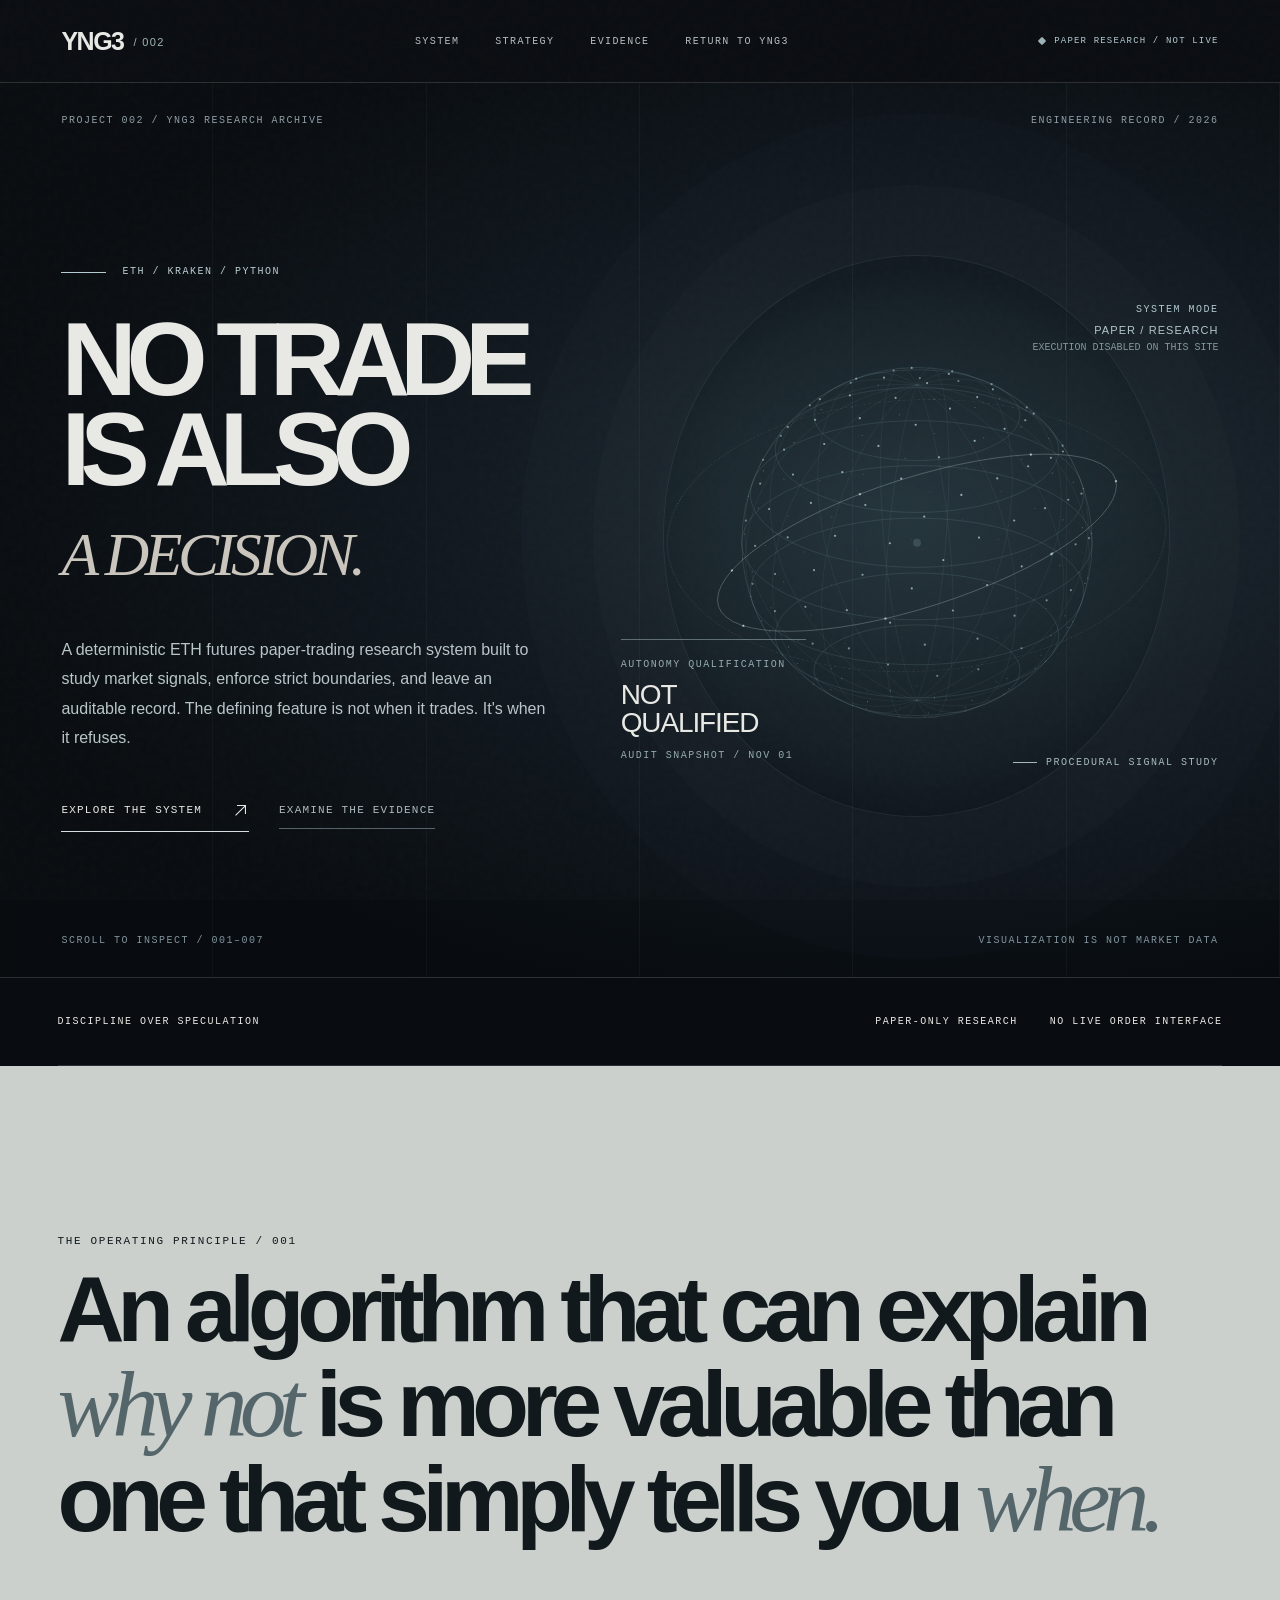
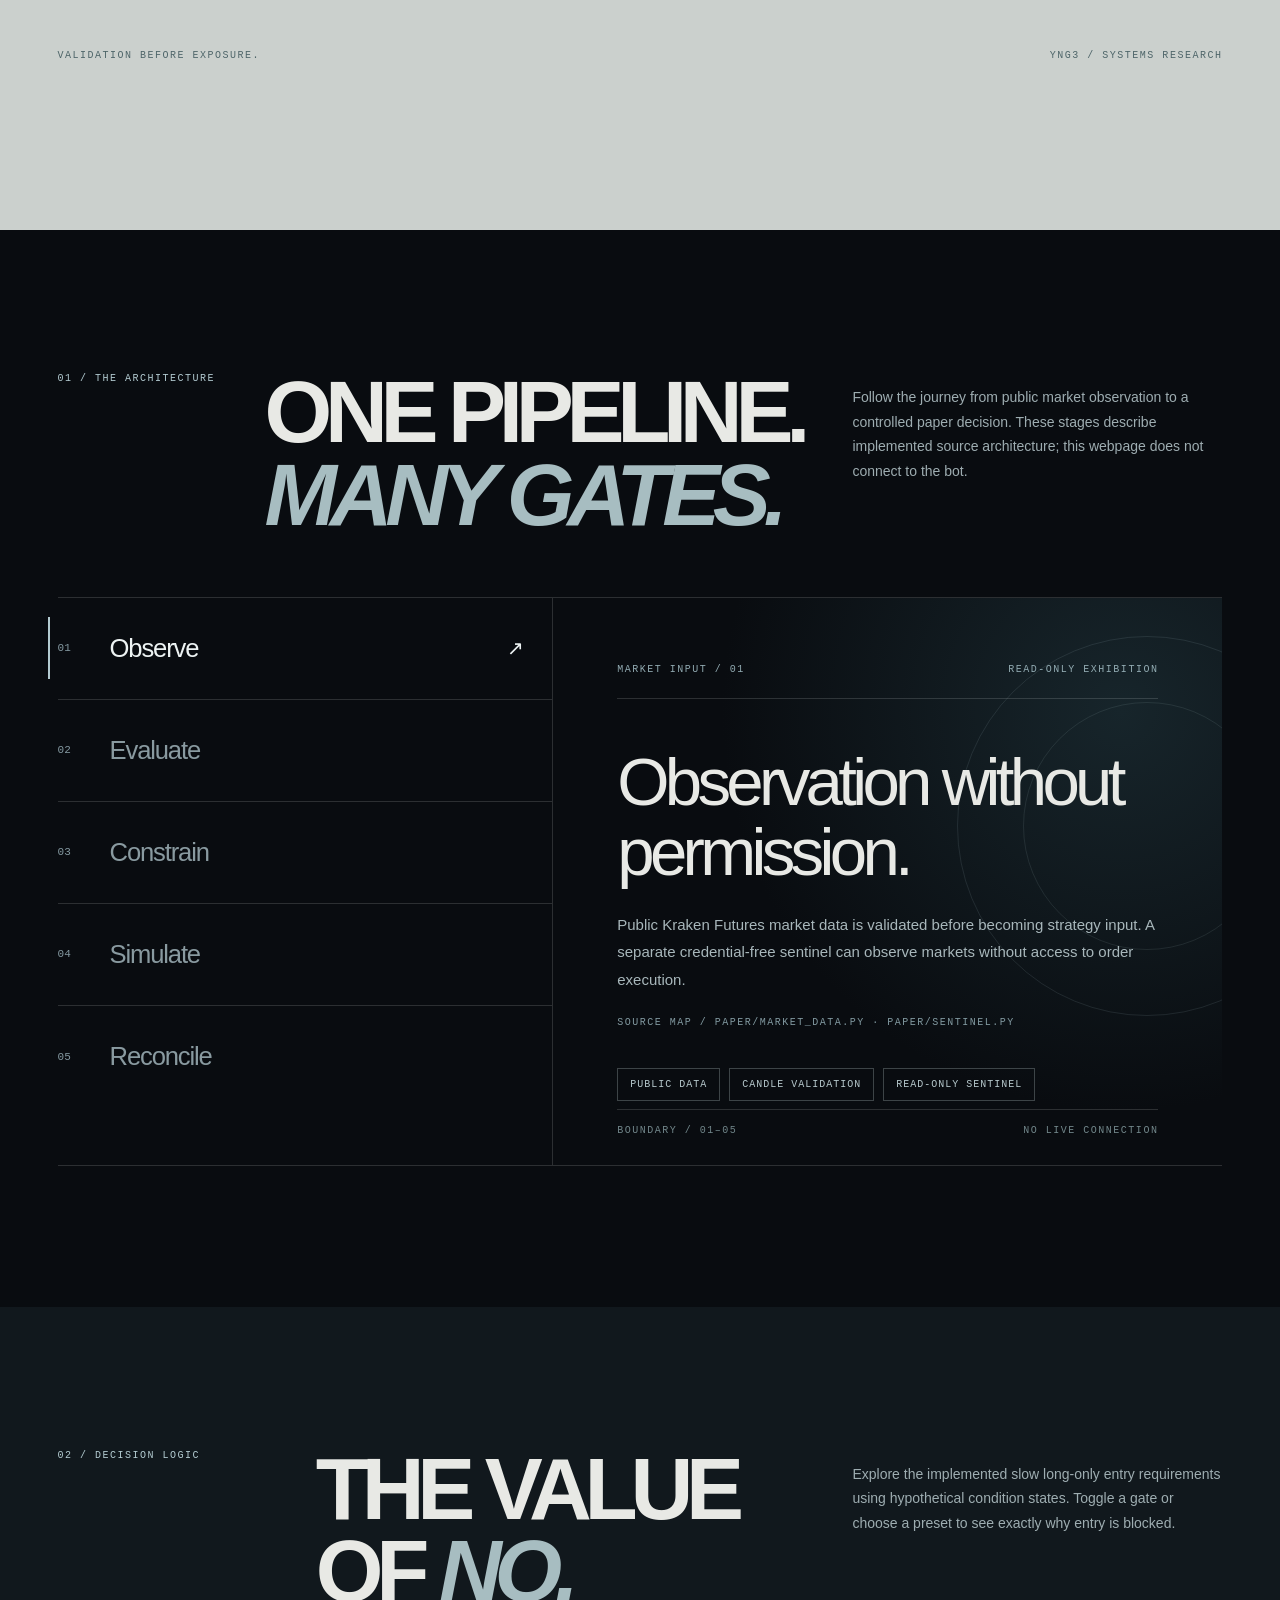
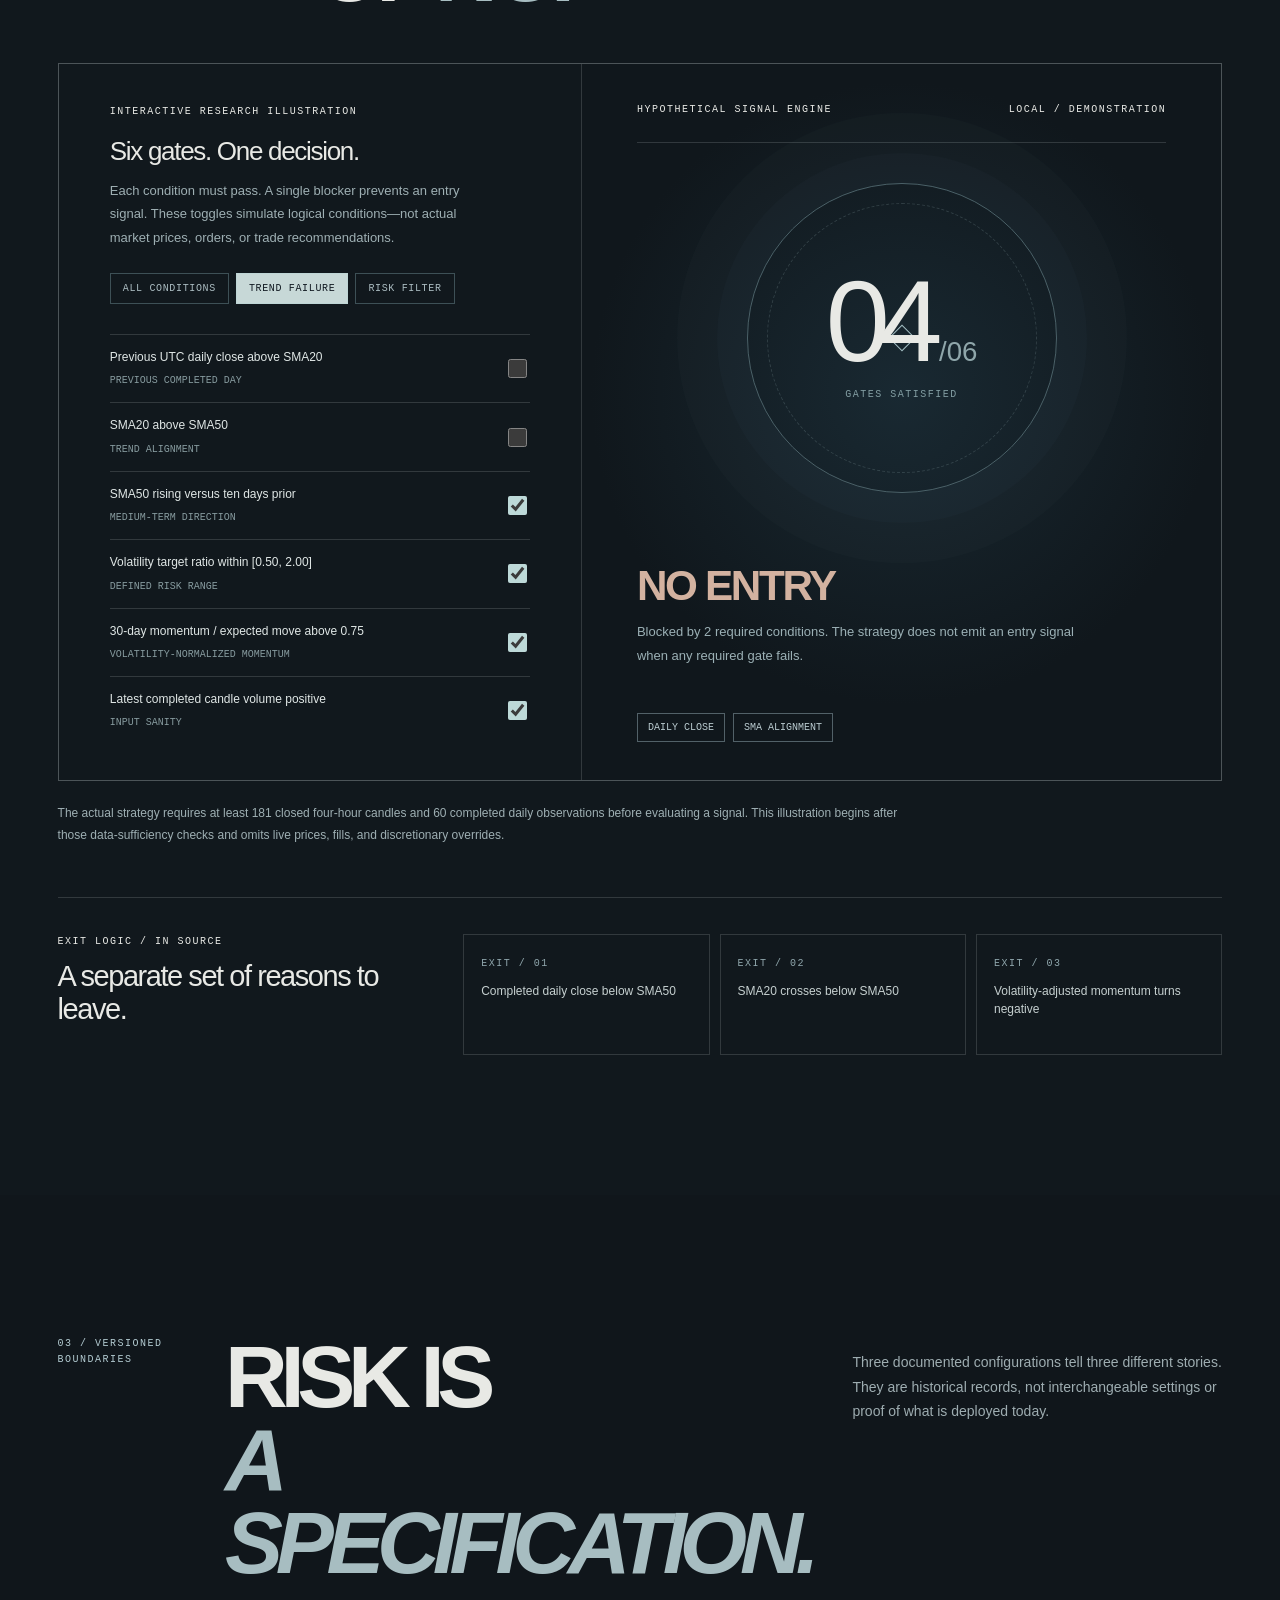
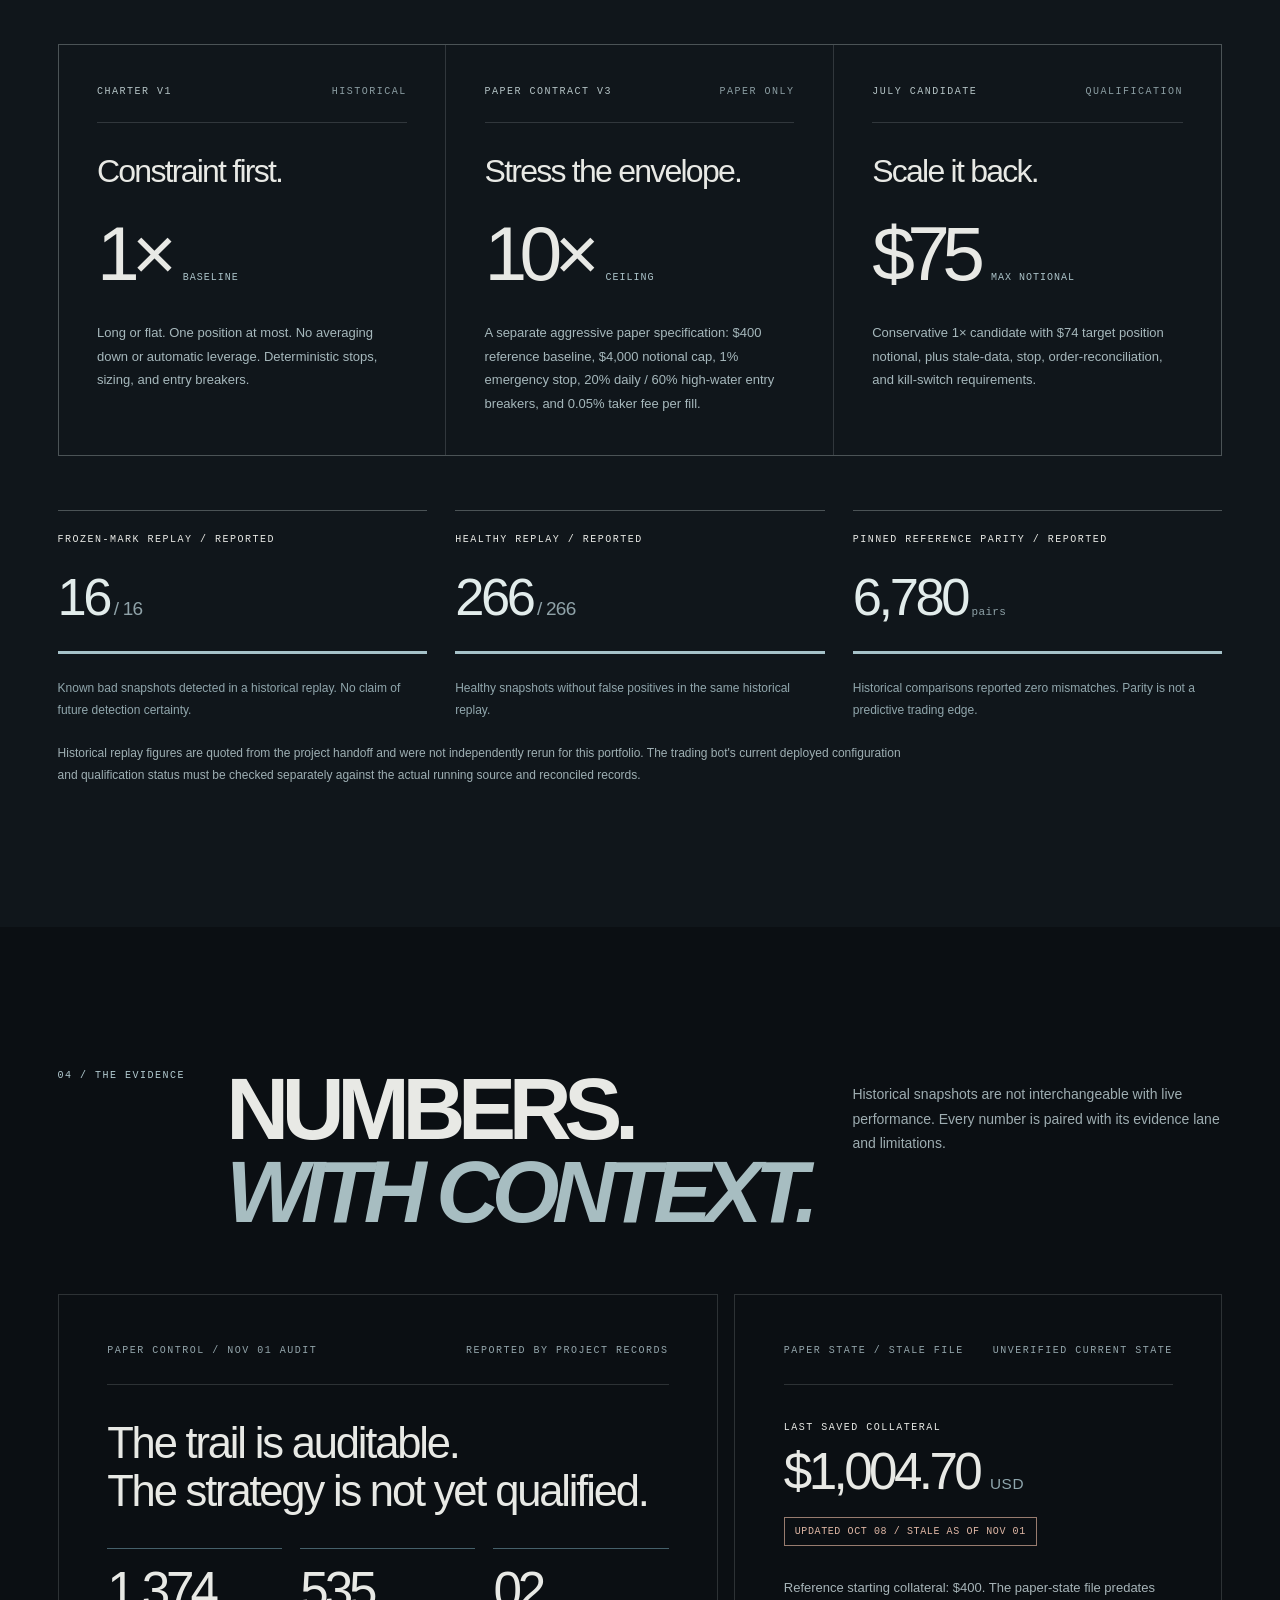
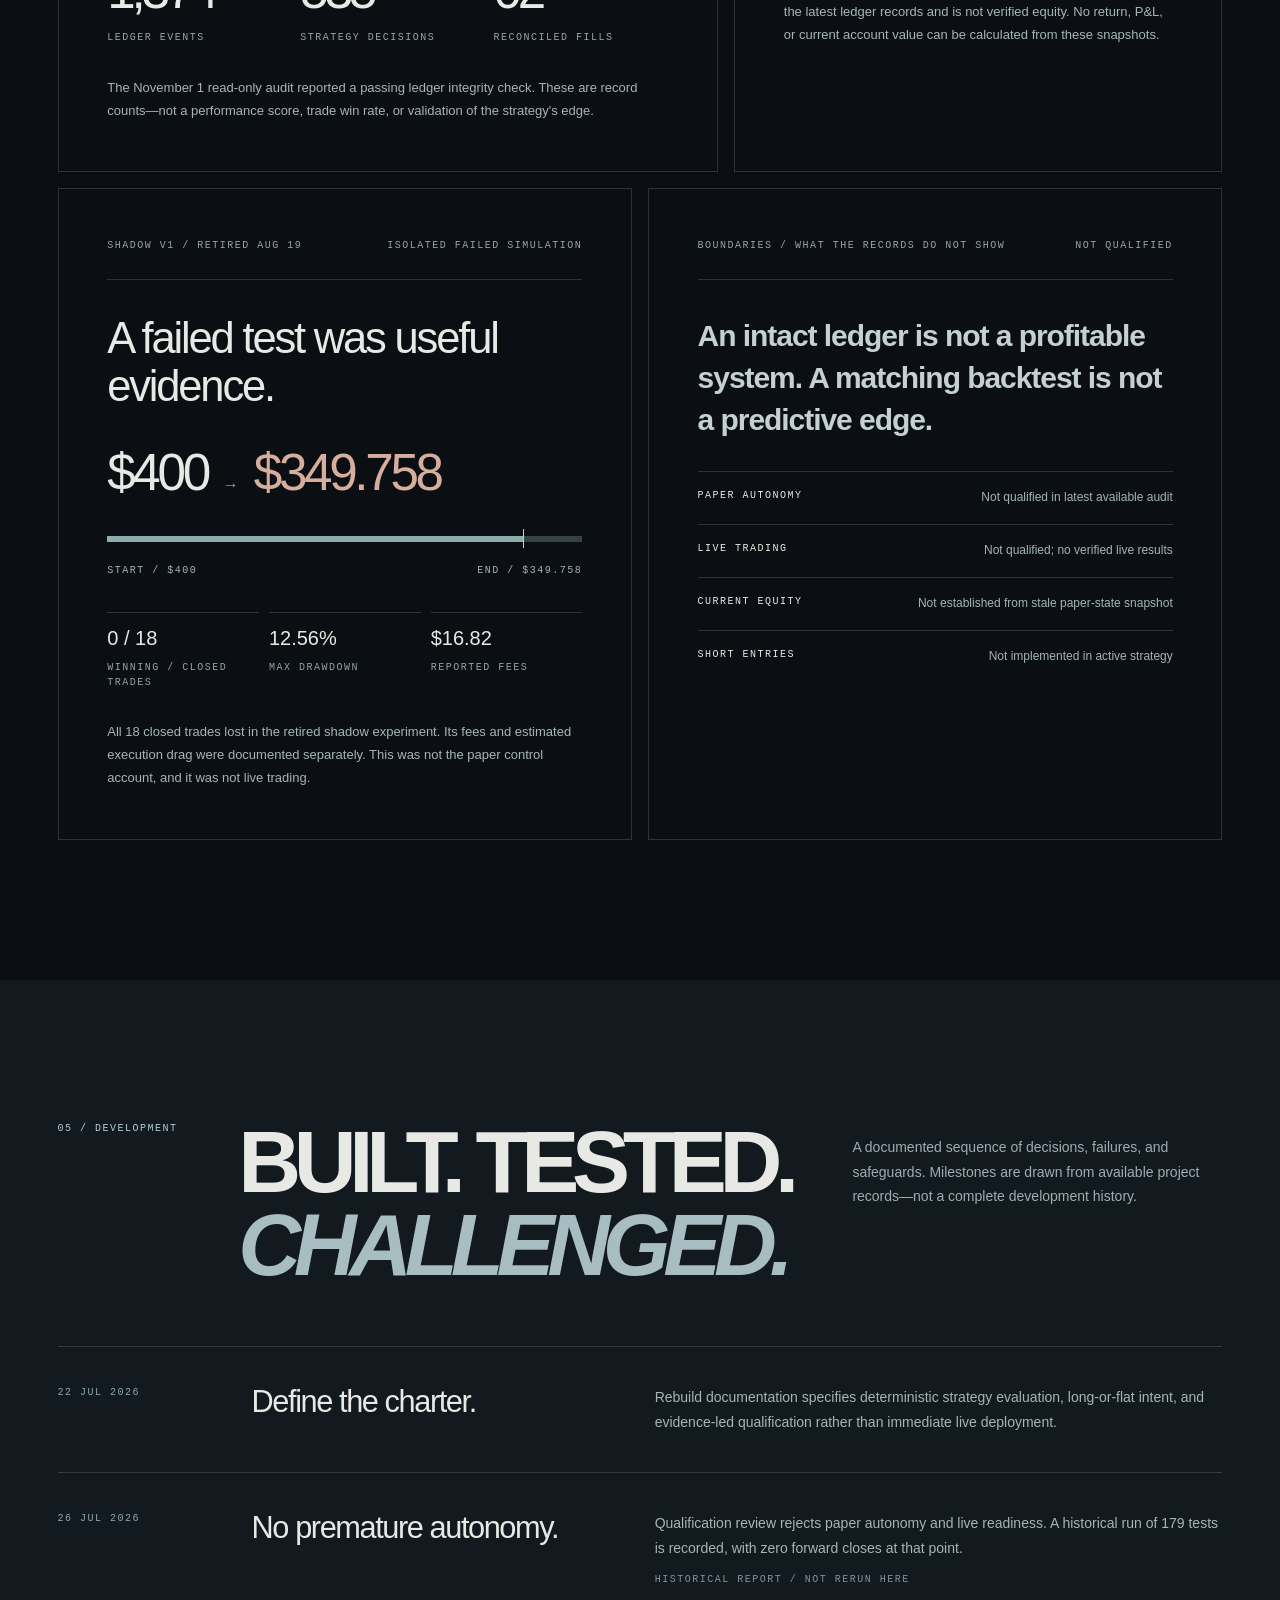
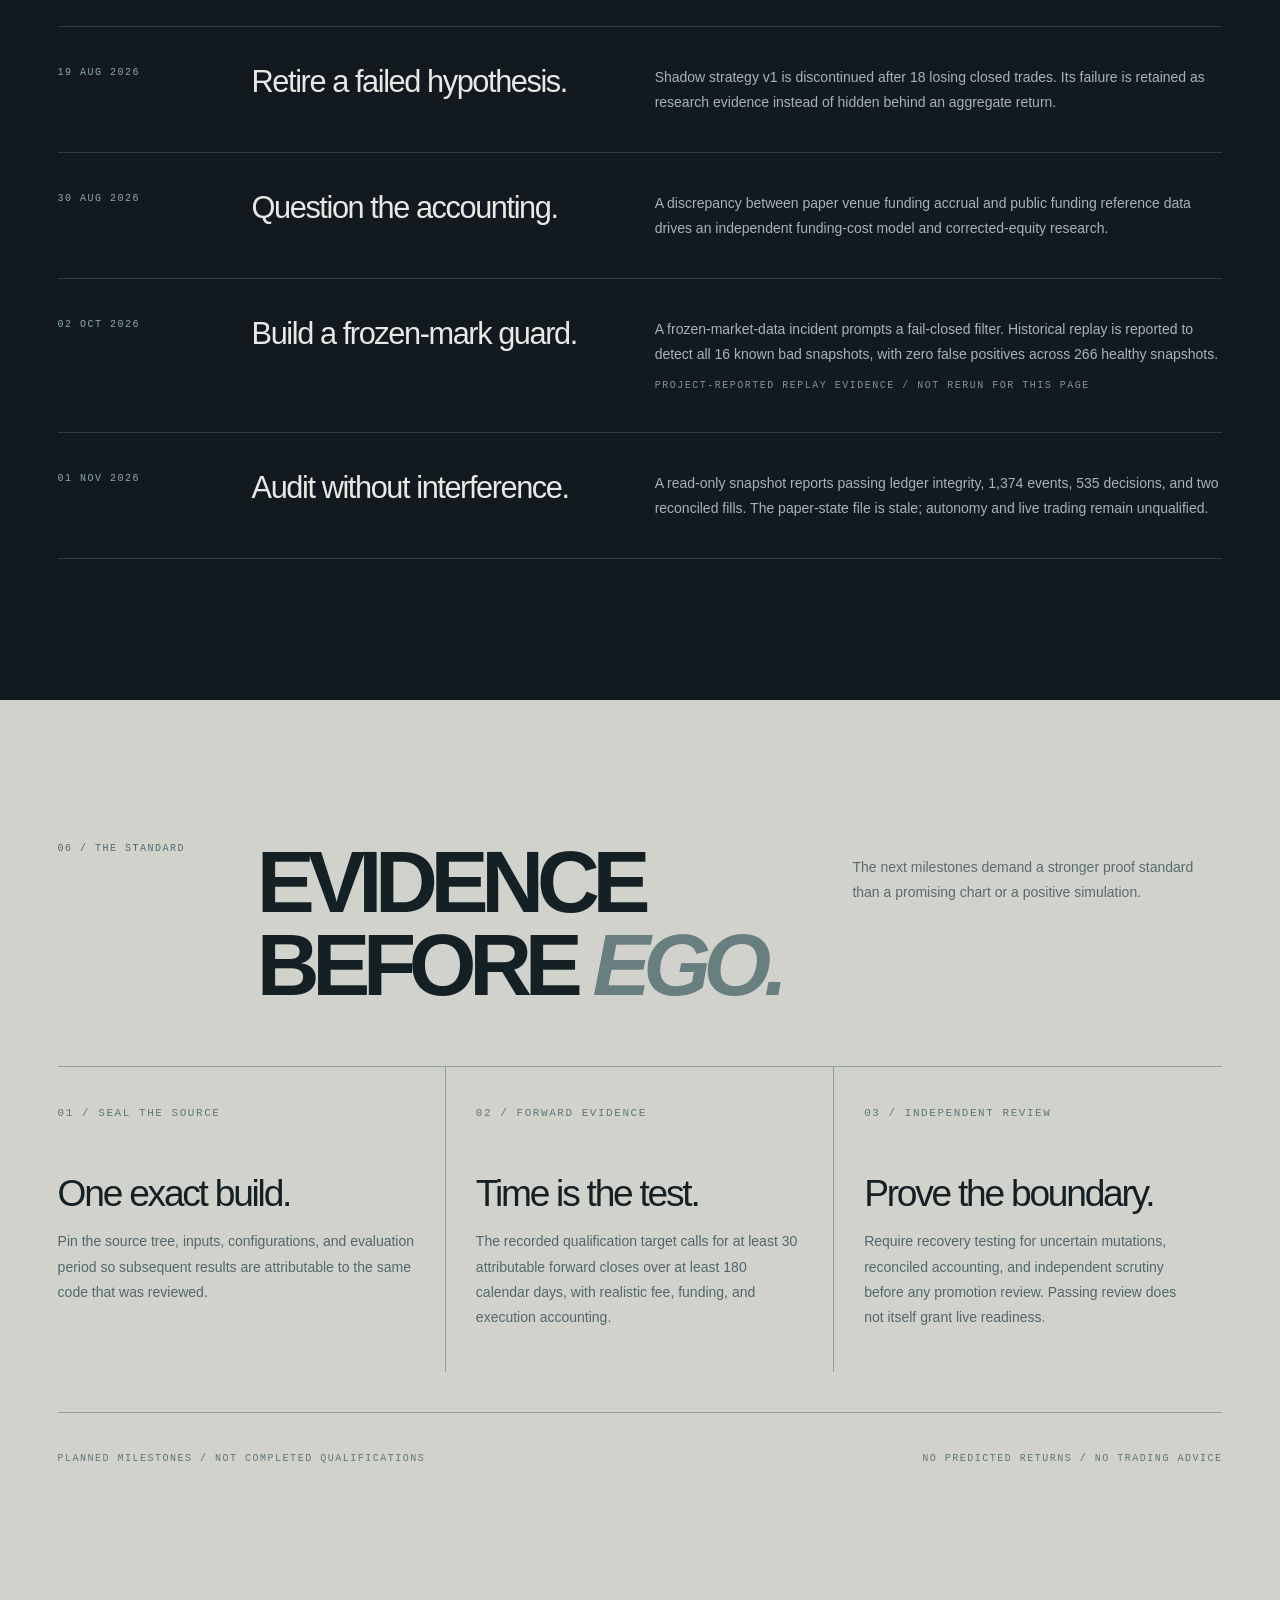
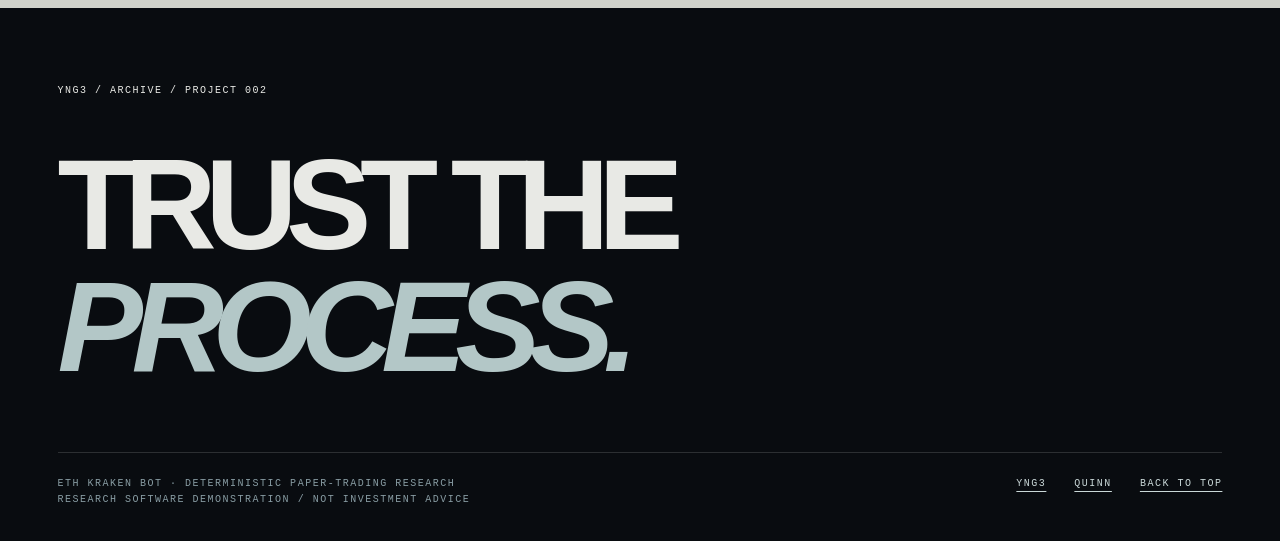
==== commit 3e643cd7: "Add ETH Kraken Bot research portfolio exhibit" ====
--- a/eth/index.html
+++ b/eth/index.html
@@ -126,4 +126,4 @@
 })();
 </script>
 </body>
-</html>
+</html>
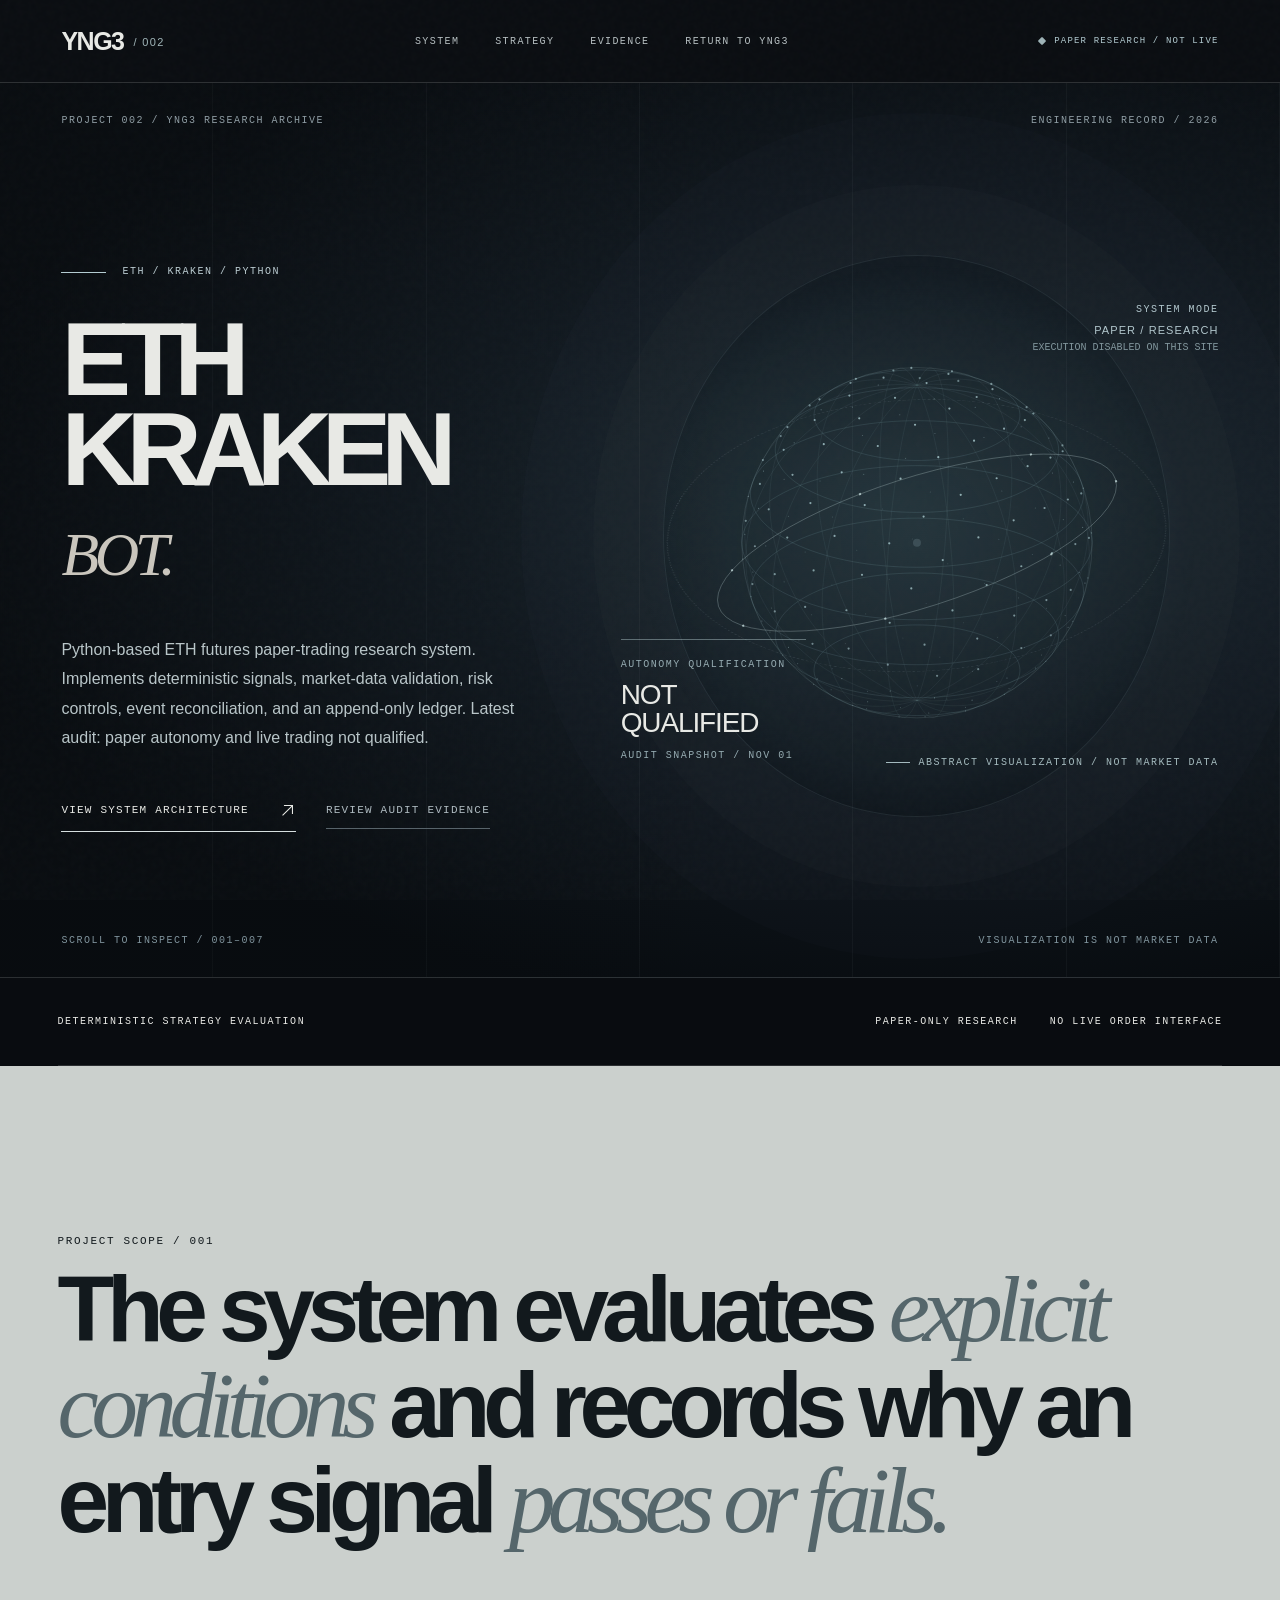
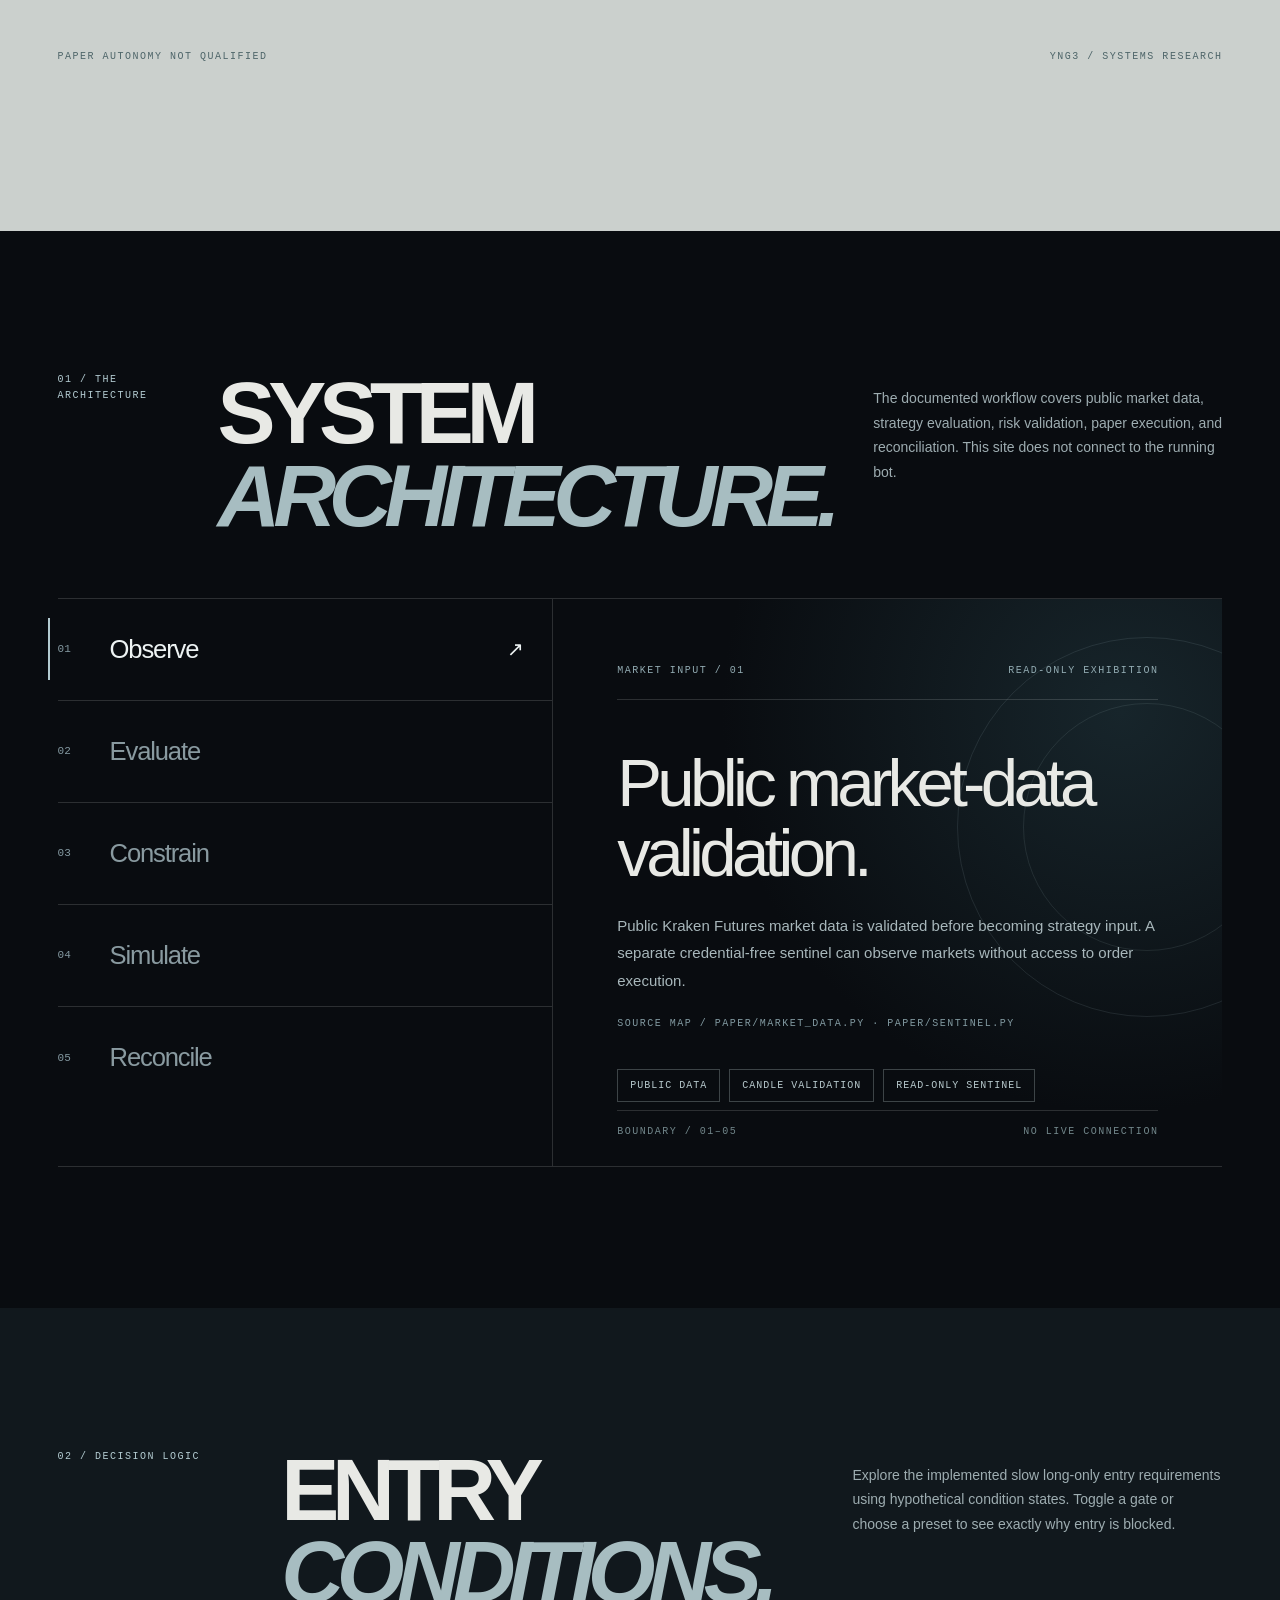
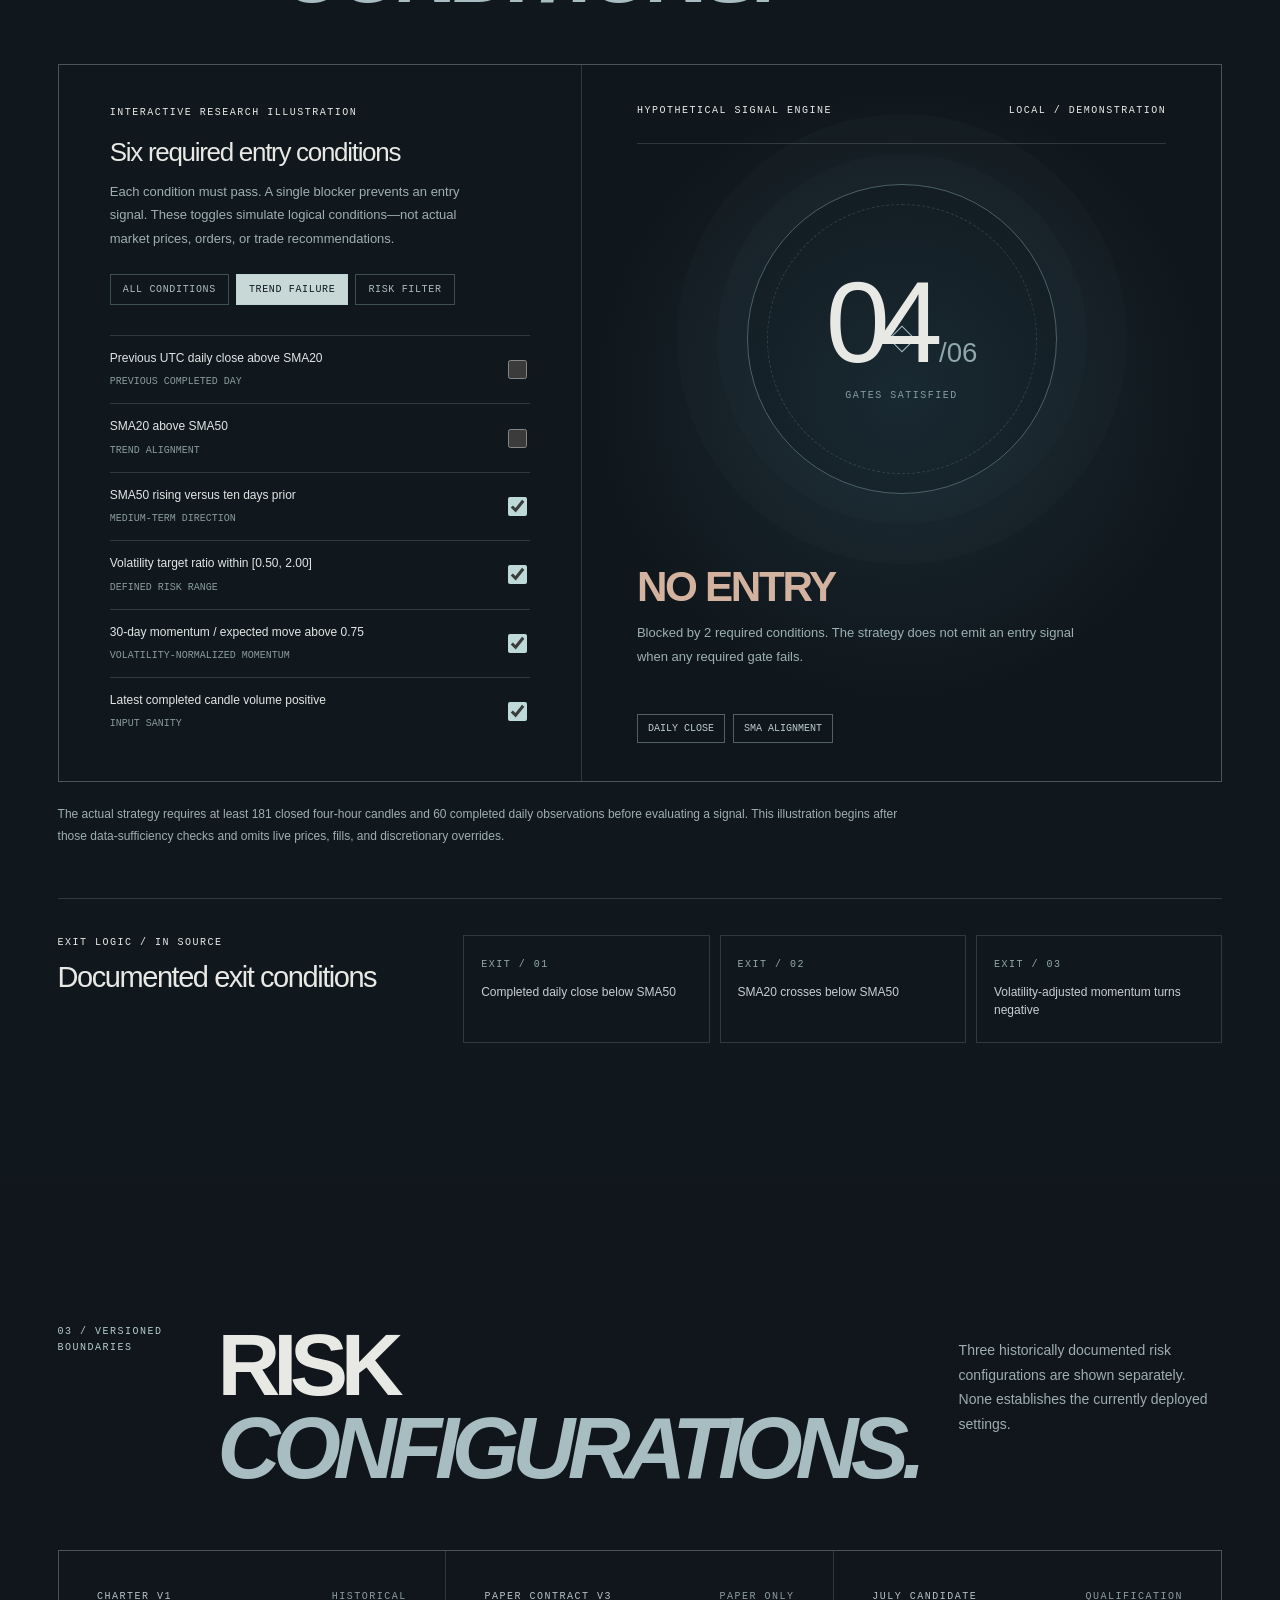
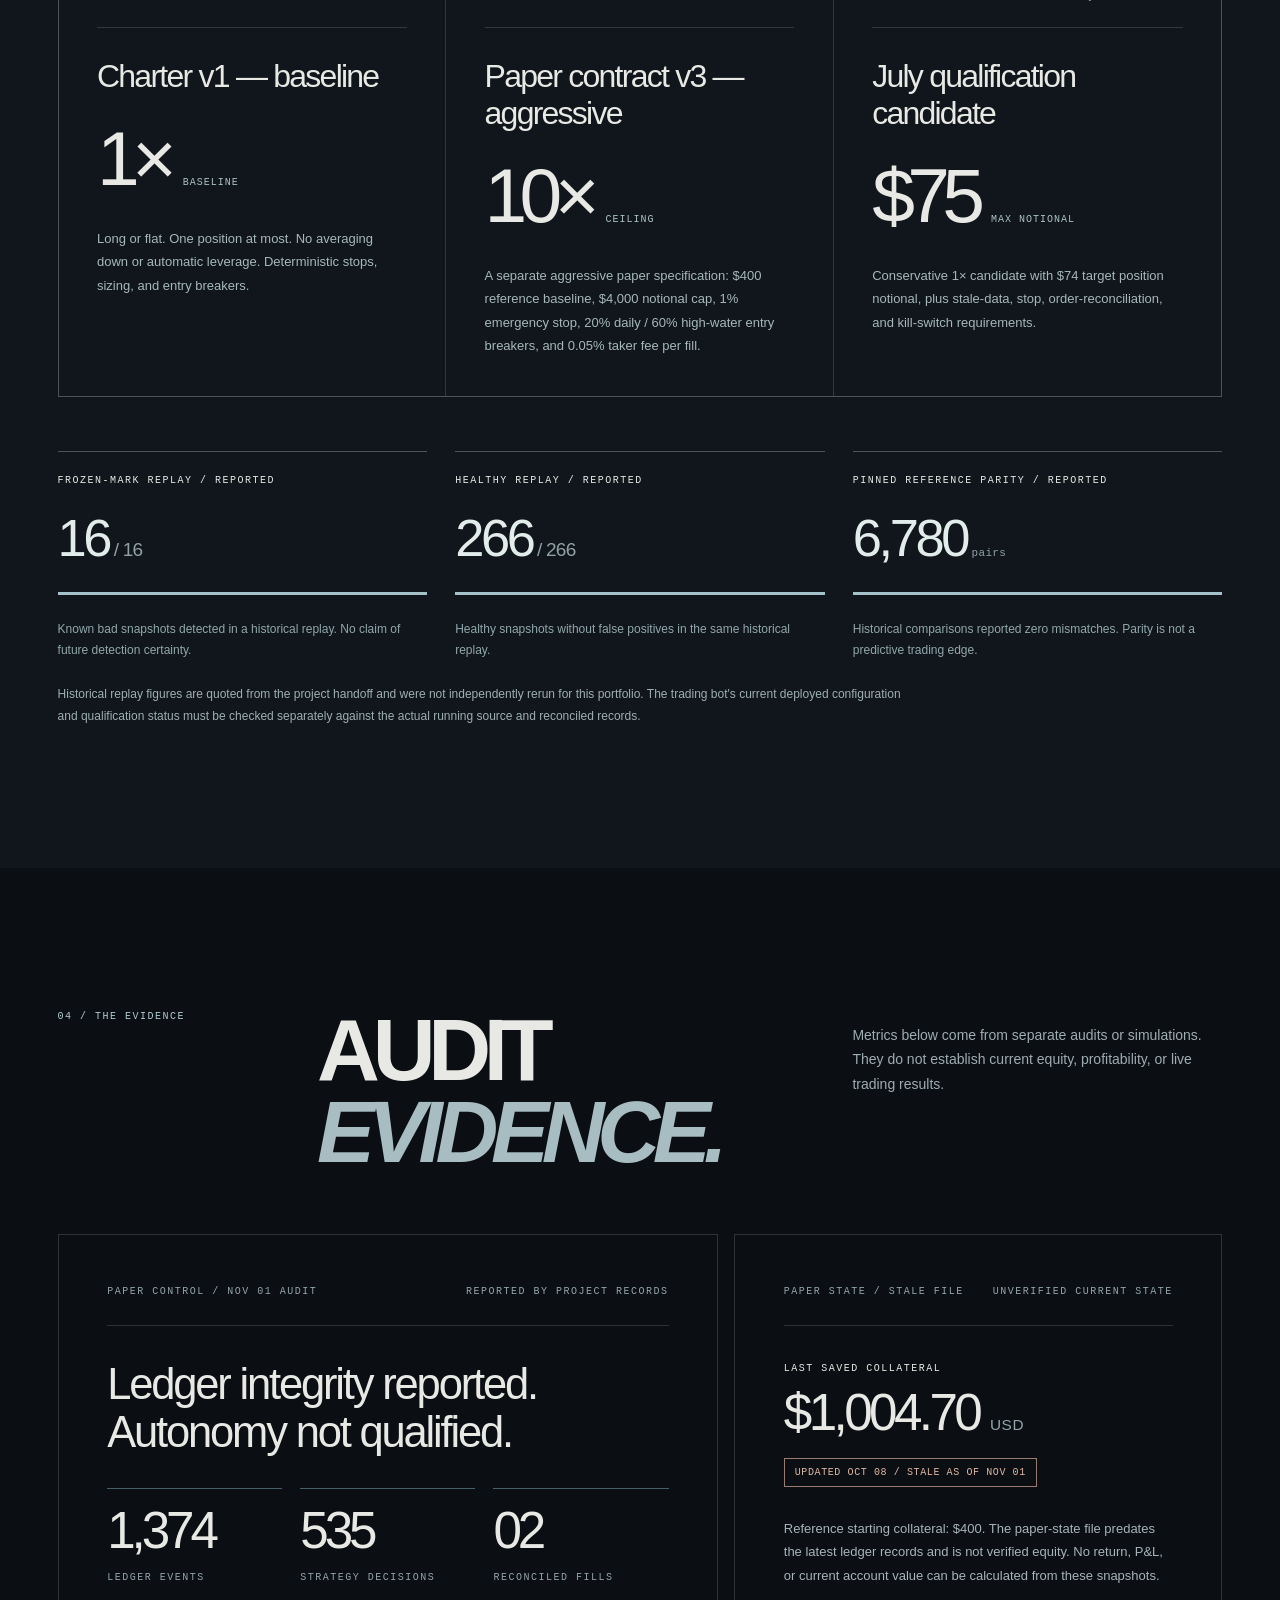
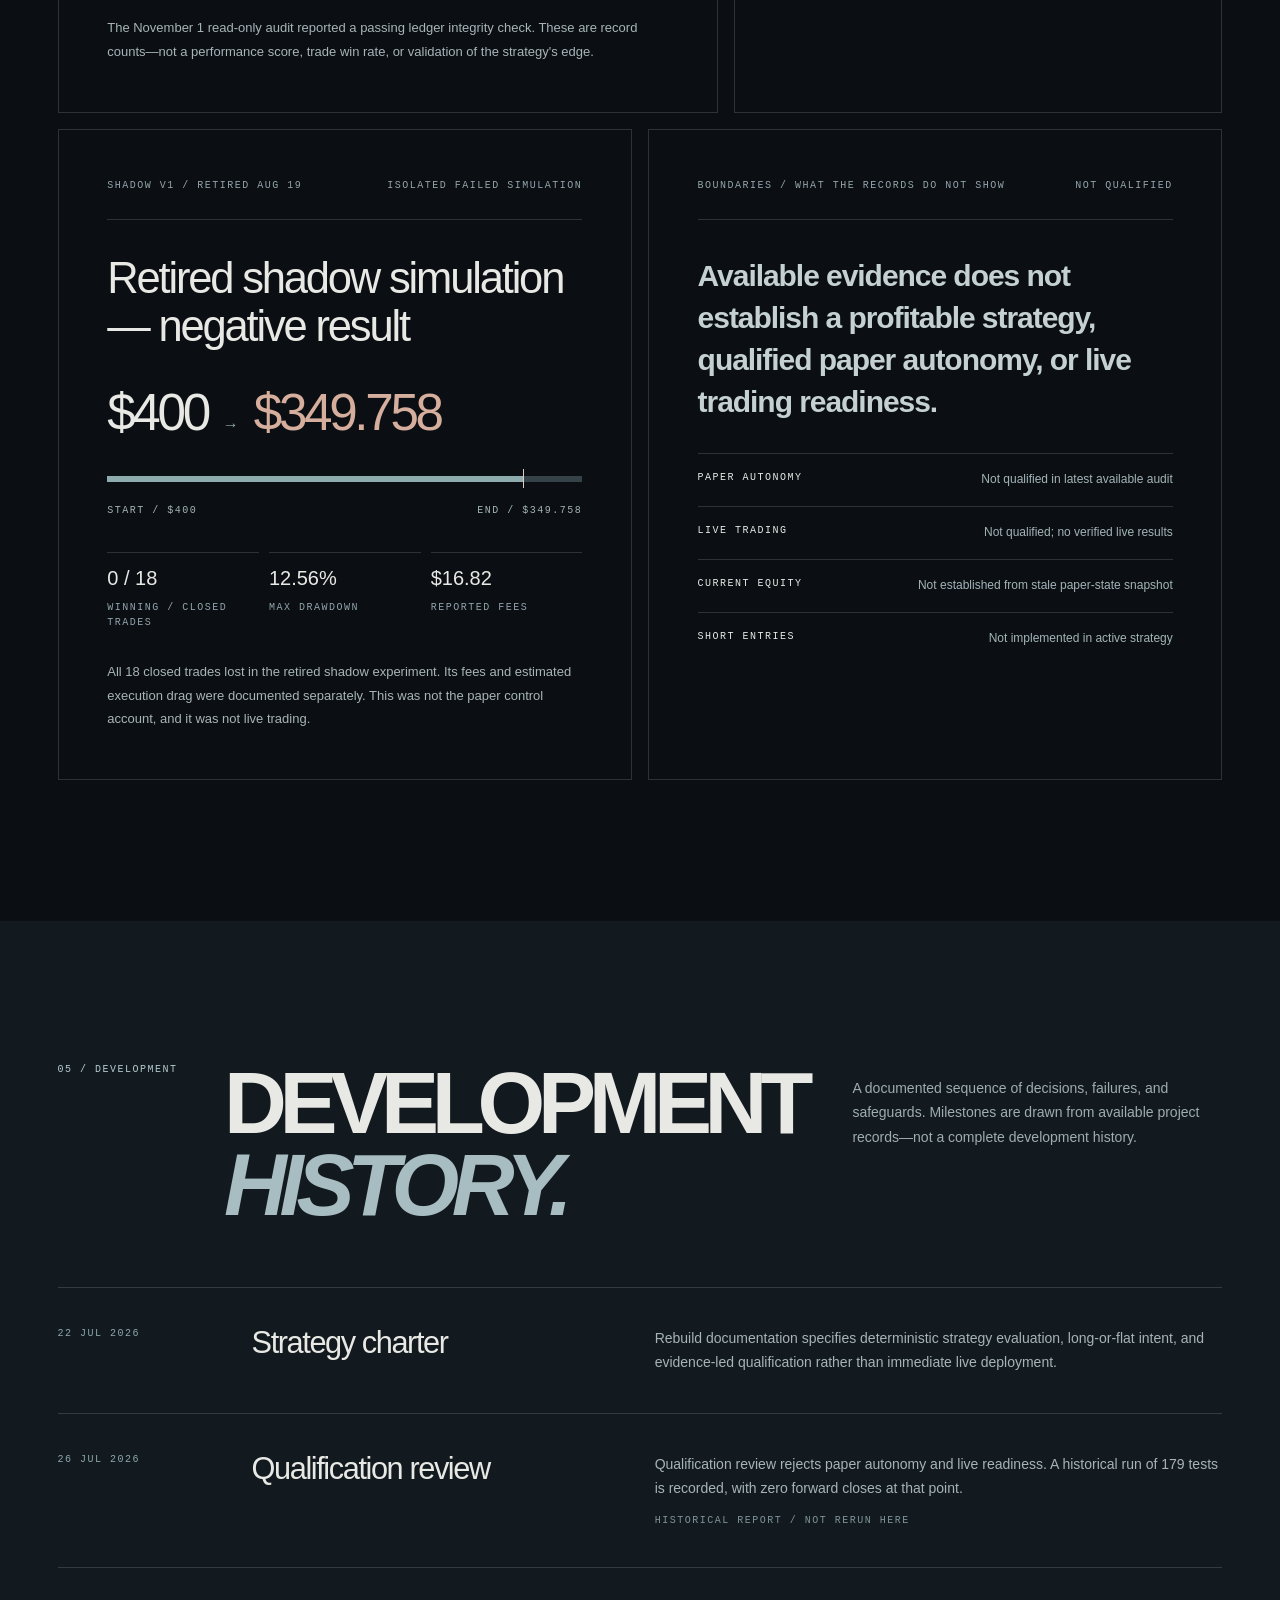
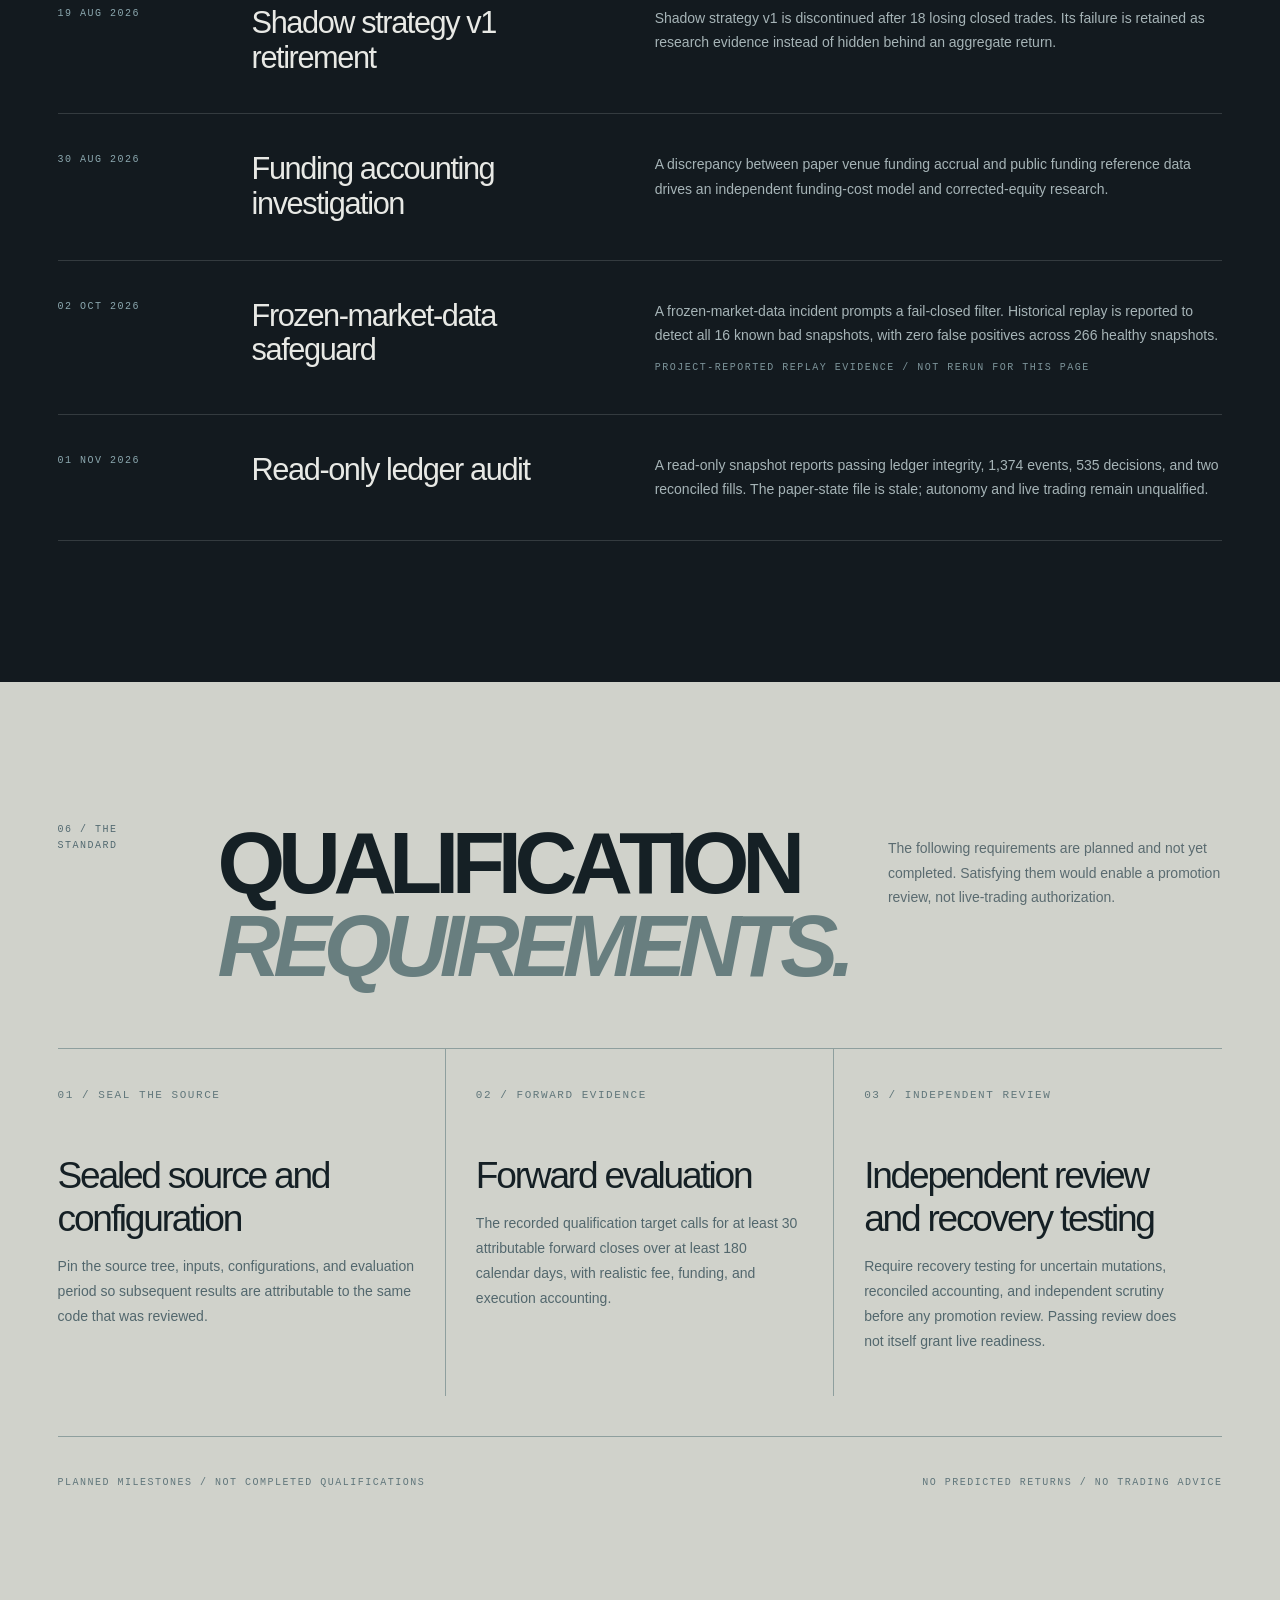
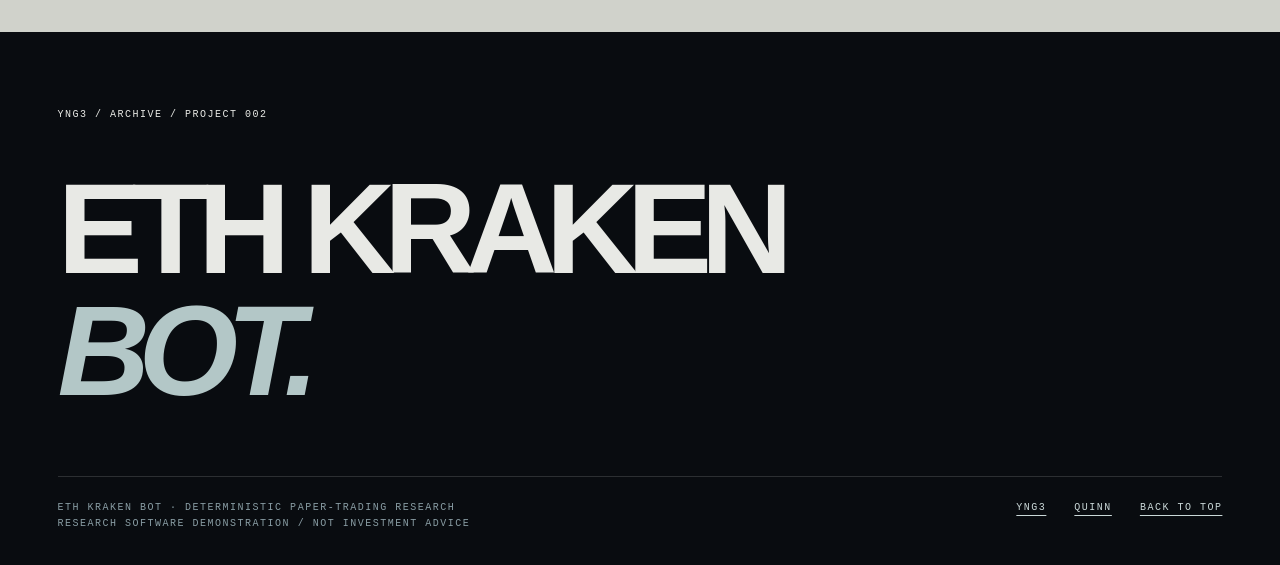
==== commit 891c08c3: "Replace ETH portfolio promotional copy with precise technical descriptions" ====
--- a/eth/index.html
+++ b/eth/index.html
@@ -7,10 +7,10 @@
 <meta name="theme-color" content="#090c10">
 <meta name="description" content="ETH Kraken Bot — a deterministic Python futures paper-trading research system. Explore architecture, risk gates, audit evidence, and limitations. No live trading claims.">
 <meta name="referrer" content="no-referrer">
-<meta http-equiv="Content-Security-Policy" content="default-src 'self'; script-src 'sha256-dLGRkQx2/ExMqZ7iFvZTCE08mzyiGdPlONykglqVBw4='; style-src 'sha256-CyeF7bOKrvqbUME5ufMJUMNMzzdPXLvQqw++FdWcVnY='; img-src 'self' data:; connect-src 'none'; object-src 'none'; frame-src 'none'; base-uri 'self'; form-action 'none'">
-<meta property="og:title" content="ETH Kraken Bot — No Trade Is Also a Decision | YNG3">
+<meta http-equiv="Content-Security-Policy" content="default-src 'self'; script-src 'sha256-keCZo4ydpC2rzaIzHitOnbRN9KvtYTlqlq817j4crEA='; style-src 'sha256-CyeF7bOKrvqbUME5ufMJUMNMzzdPXLvQqw++FdWcVnY='; img-src 'self' data:; connect-src 'none'; object-src 'none'; frame-src 'none'; base-uri 'self'; form-action 'none'">
+<meta property="og:title" content="ETH Kraken Bot — Paper-Trading Research | YNG3">
 <meta property="og:type" content="website">
-<meta property="og:description" content="A system built to research markets, reject uncertainty, and leave an auditable trail. Paper research only.">
+<meta property="og:description" content="Technical overview of a deterministic ETH futures paper-trading research system. No live trading or profitability claims.">
 <title>ETH Kraken Bot — YNG3 / Project 002</title>
 <link rel="icon" href="../logo.ico">
 <style>
@@ -52,24 +52,24 @@
   <div class="hero-inner">
     <div class="hero-content">
       <p class="hero-kicker micro"><span class="hairline"></span> ETH / KRAKEN / PYTHON</p>
-      <h1 id="hero-title">NO TRADE<br>IS ALSO<br><em>A DECISION.</em></h1>
-      <p class="hero-description">A deterministic ETH futures paper-trading research system built to study market signals, enforce strict boundaries, and leave an auditable record. The defining feature is not when it trades. It's when it refuses.</p>
-      <div class="hero-links"><a class="hero-link" href="#architecture">EXPLORE THE SYSTEM <svg aria-hidden="true" viewBox="0 0 24 24" fill="none" stroke="currentColor" stroke-width="1.5"><path d="M5 19 19 5M7 5h12v12"/></svg></a><a class="hero-link hero-link-secondary" href="#evidence">EXAMINE THE EVIDENCE</a></div>
+      <h1 id="hero-title">ETH<br>KRAKEN<br><em>BOT.</em></h1>
+      <p class="hero-description">Python-based ETH futures paper-trading research system. Implements deterministic signals, market-data validation, risk controls, event reconciliation, and an append-only ledger. Latest audit: paper autonomy and live trading not qualified.</p>
+      <div class="hero-links"><a class="hero-link" href="#architecture">VIEW SYSTEM ARCHITECTURE <svg aria-hidden="true" viewBox="0 0 24 24" fill="none" stroke="currentColor" stroke-width="1.5"><path d="M5 19 19 5M7 5h12v12"/></svg></a><a class="hero-link hero-link-secondary" href="#evidence">REVIEW AUDIT EVIDENCE</a></div>
     </div>
-    <div class="hero-viz" aria-hidden="true"><canvas id="heroCanvas"></canvas><div class="orbital-axis"></div><div class="hero-marker"><span class="micro">SYSTEM MODE</span><b>PAPER / RESEARCH</b><small>EXECUTION DISABLED ON THIS SITE</small></div><div class="hero-bottom-chip"><span class="micro">AUTONOMY QUALIFICATION</span><div class="reading">NOT QUALIFIED</div><span class="micro">AUDIT SNAPSHOT / NOV 01</span></div><div class="viz-key micro"><span class="dash"></span> PROCEDURAL SIGNAL STUDY</div></div>
+    <div class="hero-viz" aria-hidden="true"><canvas id="heroCanvas"></canvas><div class="orbital-axis"></div><div class="hero-marker"><span class="micro">SYSTEM MODE</span><b>PAPER / RESEARCH</b><small>EXECUTION DISABLED ON THIS SITE</small></div><div class="hero-bottom-chip"><span class="micro">AUTONOMY QUALIFICATION</span><div class="reading">NOT QUALIFIED</div><span class="micro">AUDIT SNAPSHOT / NOV 01</span></div><div class="viz-key micro"><span class="dash"></span> ABSTRACT VISUALIZATION / NOT MARKET DATA</div></div>
   </div>
   <div class="hero-foot micro"><span>SCROLL TO INSPECT / 001–007</span><span>VISUALIZATION IS NOT MARKET DATA</span></div>
 </section>
-<div class="container"><div class="rail micro"><span>DISCIPLINE OVER SPECULATION</span><div class="rail-right"><span>PAPER-ONLY RESEARCH</span><span>NO LIVE ORDER INTERFACE</span></div></div></div>
-<section class="manifesto" aria-label="Project thesis"><div class="container"><p class="eyebrow" class="manifesto-eyebrow">THE OPERATING PRINCIPLE / 001</p><h2 >An algorithm that can explain <em>why not</em> is more valuable than one that simply tells you <em>when.</em></h2><div class="manifesto-tag micro"><span>VALIDATION BEFORE EXPOSURE.</span><span>YNG3 / SYSTEMS RESEARCH</span></div></div></section>
-<section class="section" id="architecture" aria-labelledby="architecture-title"><div class="container"><div class="section-head"><span class="section-index micro">01 / THE ARCHITECTURE</span><h2 class="section-title" id="architecture-title">ONE PIPELINE.<br><em>MANY GATES.</em></h2><p class="section-sub">Follow the journey from public market observation to a controlled paper decision. These stages describe implemented source architecture; this webpage does not connect to the bot.</p></div><div class="arch-wrap"><div class="arch-left" role="tablist" aria-label="Explore architecture stages" aria-orientation="vertical">
+<div class="container"><div class="rail micro"><span>DETERMINISTIC STRATEGY EVALUATION</span><div class="rail-right"><span>PAPER-ONLY RESEARCH</span><span>NO LIVE ORDER INTERFACE</span></div></div></div>
+<section class="manifesto" aria-label="Project thesis"><div class="container"><p class="eyebrow" class="manifesto-eyebrow">PROJECT SCOPE / 001</p><h2 >The system evaluates <em>explicit conditions</em> and records why an entry signal <em>passes or fails.</em></h2><div class="manifesto-tag micro"><span>PAPER AUTONOMY NOT QUALIFIED</span><span>YNG3 / SYSTEMS RESEARCH</span></div></div></section>
+<section class="section" id="architecture" aria-labelledby="architecture-title"><div class="container"><div class="section-head"><span class="section-index micro">01 / THE ARCHITECTURE</span><h2 class="section-title" id="architecture-title">SYSTEM<br><em>ARCHITECTURE.</em></h2><p class="section-sub">The documented workflow covers public market data, strategy evaluation, risk validation, paper execution, and reconciliation. This site does not connect to the running bot.</p></div><div class="arch-wrap"><div class="arch-left" role="tablist" aria-label="Explore architecture stages" aria-orientation="vertical">
 <button class="arch-step" role="tab" aria-selected="true" tabindex="0" data-step="0" id="arch-tab-0" aria-controls="arch-panel"><span class="count">01</span><span class="name">Observe</span><span class="arrow" aria-hidden="true">↗</span></button>
 <button class="arch-step" role="tab" aria-selected="false" tabindex="-1" data-step="1" id="arch-tab-1" aria-controls="arch-panel"><span class="count">02</span><span class="name">Evaluate</span><span class="arrow" aria-hidden="true">↗</span></button>
 <button class="arch-step" role="tab" aria-selected="false" tabindex="-1" data-step="2" id="arch-tab-2" aria-controls="arch-panel"><span class="count">03</span><span class="name">Constrain</span><span class="arrow" aria-hidden="true">↗</span></button>
 <button class="arch-step" role="tab" aria-selected="false" tabindex="-1" data-step="3" id="arch-tab-3" aria-controls="arch-panel"><span class="count">04</span><span class="name">Simulate</span><span class="arrow" aria-hidden="true">↗</span></button>
-<button class="arch-step" role="tab" aria-selected="false" tabindex="-1" data-step="4" id="arch-tab-4" aria-controls="arch-panel"><span class="count">05</span><span class="name">Reconcile</span><span class="arrow" aria-hidden="true">↗</span></button></div><div class="arch-detail" role="tabpanel" id="arch-panel" tabindex="0" aria-labelledby="arch-tab-0"><div class="detail-orbit"></div><div class="detail-index micro"><span id="detail-tag">MARKET INPUT / 01</span><span>READ-ONLY EXHIBITION</span></div><h3 id="detail-title">Observation without permission.</h3><p class="detail-desc" id="detail-desc">Public Kraken Futures market data is validated before becoming strategy input. A separate credential-free sentinel can observe markets without access to order execution.</p><p class="detail-path micro" id="detail-path">SOURCE MAP / paper/market_data.py · paper/sentinel.py</p><div class="detail-tags" id="detail-tags"><span>PUBLIC DATA</span><span>CANDLE VALIDATION</span><span>READ-ONLY SENTINEL</span></div><div class="detail-footer micro"><span>BOUNDARY / 01–05</span><span>NO LIVE CONNECTION</span></div></div></div></div></section>
-<section class="section strategy" id="strategy" aria-labelledby="strategy-title"><div class="container"><div class="section-head strat-top"><span class="section-index micro">02 / DECISION LOGIC</span><h2 class="section-title" id="strategy-title">THE VALUE<br>OF <em>NO.</em></h2><p class="section-sub">Explore the implemented slow long-only entry requirements using hypothetical condition states. Toggle a gate or choose a preset to see exactly why entry is blocked.</p></div>
-<div class="strat-panel"><div class="strat-controls"><span class="micro" class="muted-eyebrow">INTERACTIVE RESEARCH ILLUSTRATION</span><h3>Six gates. One decision.</h3><p>Each condition must pass. A single blocker prevents an entry signal. These toggles simulate logical conditions—not actual market prices, orders, or trade recommendations.</p><div class="presets" role="group" aria-label="Hypothetical signal scenarios"><button class="preset" aria-pressed="false" type="button" data-preset="all">ALL CONDITIONS</button><button class="preset" aria-pressed="true" type="button" data-preset="trend">TREND FAILURE</button><button class="preset" aria-pressed="false" type="button" data-preset="volatility">RISK FILTER</button></div>
+<button class="arch-step" role="tab" aria-selected="false" tabindex="-1" data-step="4" id="arch-tab-4" aria-controls="arch-panel"><span class="count">05</span><span class="name">Reconcile</span><span class="arrow" aria-hidden="true">↗</span></button></div><div class="arch-detail" role="tabpanel" id="arch-panel" tabindex="0" aria-labelledby="arch-tab-0"><div class="detail-orbit"></div><div class="detail-index micro"><span id="detail-tag">MARKET INPUT / 01</span><span>READ-ONLY EXHIBITION</span></div><h3 id="detail-title">Public market-data validation.</h3><p class="detail-desc" id="detail-desc">Public Kraken Futures market data is validated before becoming strategy input. A separate credential-free sentinel can observe markets without access to order execution.</p><p class="detail-path micro" id="detail-path">SOURCE MAP / paper/market_data.py · paper/sentinel.py</p><div class="detail-tags" id="detail-tags"><span>PUBLIC DATA</span><span>CANDLE VALIDATION</span><span>READ-ONLY SENTINEL</span></div><div class="detail-footer micro"><span>BOUNDARY / 01–05</span><span>NO LIVE CONNECTION</span></div></div></div></div></section>
+<section class="section strategy" id="strategy" aria-labelledby="strategy-title"><div class="container"><div class="section-head strat-top"><span class="section-index micro">02 / DECISION LOGIC</span><h2 class="section-title" id="strategy-title">ENTRY<br><em>CONDITIONS.</em></h2><p class="section-sub">Explore the implemented slow long-only entry requirements using hypothetical condition states. Toggle a gate or choose a preset to see exactly why entry is blocked.</p></div>
+<div class="strat-panel"><div class="strat-controls"><span class="micro" class="muted-eyebrow">INTERACTIVE RESEARCH ILLUSTRATION</span><h3>Six required entry conditions</h3><p>Each condition must pass. A single blocker prevents an entry signal. These toggles simulate logical conditions—not actual market prices, orders, or trade recommendations.</p><div class="presets" role="group" aria-label="Hypothetical signal scenarios"><button class="preset" aria-pressed="false" type="button" data-preset="all">ALL CONDITIONS</button><button class="preset" aria-pressed="true" type="button" data-preset="trend">TREND FAILURE</button><button class="preset" aria-pressed="false" type="button" data-preset="volatility">RISK FILTER</button></div>
 <label class="condition"><span class="body"><strong>Previous UTC daily close above SMA20</strong><small>PREVIOUS COMPLETED DAY</small></span><input type="checkbox" data-gate="0"></label>
 <label class="condition"><span class="body"><strong>SMA20 above SMA50</strong><small>TREND ALIGNMENT</small></span><input type="checkbox" data-gate="1"></label>
 <label class="condition"><span class="body"><strong>SMA50 rising versus ten days prior</strong><small>MEDIUM-TERM DIRECTION</small></span><input type="checkbox" data-gate="2"></label>
@@ -78,13 +78,13 @@
 <label class="condition"><span class="body"><strong>Latest completed candle volume positive</strong><small>INPUT SANITY</small></span><input type="checkbox" data-gate="5"></label>
 </div><div class="strat-result" aria-live="polite"><div class="result-top micro"><span>HYPOTHETICAL SIGNAL ENGINE</span><span>LOCAL / DEMONSTRATION</span></div><div class="result-gauge" aria-hidden="true"><div class="result-center"><div class="result-number num" id="gate-count">04<span class="denominator">/06</span></div><p class="micro">GATES SATISFIED</p></div></div><h3 class="result-state" id="signal-status" data-status="block">NO ENTRY</h3><p class="result-explainer" id="signal-explanation">The hypothetical market fails required trend conditions. No entry signal is produced.</p><div class="result-tags" id="signal-blockers"><span>DAILY CLOSE</span><span>SMA ALIGNMENT</span></div></div></div>
 <p class="strat-note">The actual strategy requires at least 181 closed four-hour candles and 60 completed daily observations before evaluating a signal. This illustration begins after those data-sufficiency checks and omits live prices, fills, and discretionary overrides.</p>
-<div class="exit-panel"><div><p class="micro" class="muted-eyebrow">EXIT LOGIC / IN SOURCE</p><h3 class="exit-title">A separate set of reasons to leave.</h3></div><div class="exit-grid"><div class="exit-item"><span class="micro">EXIT / 01</span><p>Completed daily close below SMA50</p></div><div class="exit-item"><span class="micro">EXIT / 02</span><p>SMA20 crosses below SMA50</p></div><div class="exit-item"><span class="micro">EXIT / 03</span><p>Volatility-adjusted momentum turns negative</p></div></div></div></div></section>
+<div class="exit-panel"><div><p class="micro" class="muted-eyebrow">EXIT LOGIC / IN SOURCE</p><h3 class="exit-title">Documented exit conditions</h3></div><div class="exit-grid"><div class="exit-item"><span class="micro">EXIT / 01</span><p>Completed daily close below SMA50</p></div><div class="exit-item"><span class="micro">EXIT / 02</span><p>SMA20 crosses below SMA50</p></div><div class="exit-item"><span class="micro">EXIT / 03</span><p>Volatility-adjusted momentum turns negative</p></div></div></div></div></section>
 <section class="section safeguards" id="safeguards" aria-labelledby="safeguards-title"><div class="container">
-<div class="section-head"><span class="section-index micro">03 / VERSIONED BOUNDARIES</span><h2 class="section-title" id="safeguards-title">RISK IS<br><em>A SPECIFICATION.</em></h2><p class="section-sub">Three documented configurations tell three different stories. They are historical records, not interchangeable settings or proof of what is deployed today.</p></div>
+<div class="section-head"><span class="section-index micro">03 / VERSIONED BOUNDARIES</span><h2 class="section-title" id="safeguards-title">RISK<br><em>CONFIGURATIONS.</em></h2><p class="section-sub">Three historically documented risk configurations are shown separately. None establishes the currently deployed settings.</p></div>
 <div class="policy-grid">
-<article class="policy"><div class="policy-top micro">CHARTER V1 <span>HISTORICAL</span></div><h3>Constraint first.</h3><div class="policy-focus">1× <small>BASELINE</small></div><p>Long or flat. One position at most. No averaging down or automatic leverage. Deterministic stops, sizing, and entry breakers.</p></article>
-<article class="policy"><div class="policy-top micro">PAPER CONTRACT V3 <span>PAPER ONLY</span></div><h3>Stress the envelope.</h3><div class="policy-focus">10× <small>CEILING</small></div><p>A separate aggressive paper specification: $400 reference baseline, $4,000 notional cap, 1% emergency stop, 20% daily / 60% high-water entry breakers, and 0.05% taker fee per fill.</p></article>
-<article class="policy"><div class="policy-top micro">JULY CANDIDATE <span>QUALIFICATION</span></div><h3>Scale it back.</h3><div class="policy-focus">$75 <small>MAX NOTIONAL</small></div><p>Conservative 1× candidate with $74 target position notional, plus stale-data, stop, order-reconciliation, and kill-switch requirements.</p></article>
+<article class="policy"><div class="policy-top micro">CHARTER V1 <span>HISTORICAL</span></div><h3>Charter v1 — baseline</h3><div class="policy-focus">1× <small>BASELINE</small></div><p>Long or flat. One position at most. No averaging down or automatic leverage. Deterministic stops, sizing, and entry breakers.</p></article>
+<article class="policy"><div class="policy-top micro">PAPER CONTRACT V3 <span>PAPER ONLY</span></div><h3>Paper contract v3 — aggressive</h3><div class="policy-focus">10× <small>CEILING</small></div><p>A separate aggressive paper specification: $400 reference baseline, $4,000 notional cap, 1% emergency stop, 20% daily / 60% high-water entry breakers, and 0.05% taker fee per fill.</p></article>
+<article class="policy"><div class="policy-top micro">JULY CANDIDATE <span>QUALIFICATION</span></div><h3>July qualification candidate</h3><div class="policy-focus">$75 <small>MAX NOTIONAL</small></div><p>Conservative 1× candidate with $74 target position notional, plus stale-data, stop, order-reconciliation, and kill-switch requirements.</p></article>
 </div>
 <div class="integrity-grid">
 <div class="integrity-item"><div class="micro" class="integrity-heading">FROZEN-MARK REPLAY / REPORTED</div><p><span>16</span> / 16</p><div class="integrity-scale"><i></i></div><small>Known bad snapshots detected in a historical replay. No claim of future detection certainty.</small></div>
@@ -92,25 +92,25 @@
 <div class="integrity-item"><div class="micro" class="integrity-heading">PINNED REFERENCE PARITY / REPORTED</div><p><span>6,780</span> <em>pairs</em></p><div class="integrity-scale"><i></i></div><small>Historical comparisons reported zero mismatches. Parity is not a predictive trading edge.</small></div>
 </div><p class="strat-note">Historical replay figures are quoted from the project handoff and were not independently rerun for this portfolio. The trading bot's current deployed configuration and qualification status must be checked separately against the actual running source and reconciled records.</p>
 </div></section>
-<section class="section evidence" id="evidence" aria-labelledby="evidence-title"><div class="container"><div class="section-head"><span class="section-index micro">04 / THE EVIDENCE</span><h2 class="section-title" id="evidence-title">NUMBERS.<br><em>WITH CONTEXT.</em></h2><p class="section-sub">Historical snapshots are not interchangeable with live performance. Every number is paired with its evidence lane and limitations.</p></div>
-<div class="evidence-grid"><article class="panel"><div class="panel-top micro"><span>PAPER CONTROL / NOV 01 AUDIT</span><span>REPORTED BY PROJECT RECORDS</span></div><h3 class="audit-headline">The trail is auditable.<br>The strategy is not yet qualified.</h3><div class="stat-grid"><div class="stat-item"><strong class="num">1,374</strong><small class="micro">LEDGER EVENTS</small></div><div class="stat-item"><strong class="num">535</strong><small class="micro">STRATEGY DECISIONS</small></div><div class="stat-item"><strong class="num">02</strong><small class="micro">RECONCILED FILLS</small></div></div><p class="panel-note">The November 1 read-only audit reported a passing ledger integrity check. These are record counts—not a performance score, trade win rate, or validation of the strategy's edge.</p></article>
+<section class="section evidence" id="evidence" aria-labelledby="evidence-title"><div class="container"><div class="section-head"><span class="section-index micro">04 / THE EVIDENCE</span><h2 class="section-title" id="evidence-title">AUDIT<br><em>EVIDENCE.</em></h2><p class="section-sub">Metrics below come from separate audits or simulations. They do not establish current equity, profitability, or live trading results.</p></div>
+<div class="evidence-grid"><article class="panel"><div class="panel-top micro"><span>PAPER CONTROL / NOV 01 AUDIT</span><span>REPORTED BY PROJECT RECORDS</span></div><h3 class="audit-headline">Ledger integrity reported.<br>Autonomy not qualified.</h3><div class="stat-grid"><div class="stat-item"><strong class="num">1,374</strong><small class="micro">LEDGER EVENTS</small></div><div class="stat-item"><strong class="num">535</strong><small class="micro">STRATEGY DECISIONS</small></div><div class="stat-item"><strong class="num">02</strong><small class="micro">RECONCILED FILLS</small></div></div><p class="panel-note">The November 1 read-only audit reported a passing ledger integrity check. These are record counts—not a performance score, trade win rate, or validation of the strategy's edge.</p></article>
 <article class="panel"><div class="panel-top micro"><span>PAPER STATE / STALE FILE</span><span>UNVERIFIED CURRENT STATE</span></div><p class="micro" class="muted-eyebrow">LAST SAVED COLLATERAL</p><div class="paper-state num">$1,004.70 <small>USD</small></div><div class="stale">UPDATED OCT 08 / STALE AS OF NOV 01</div><p class="panel-note">Reference starting collateral: $400. The paper-state file predates the latest ledger records and is not verified equity. No return, P&amp;L, or current account value can be calculated from these snapshots.</p></article></div>
-<div class="evidence-bottom"><article class="panel"><div class="panel-top micro"><span>SHADOW V1 / RETIRED AUG 19</span><span>ISOLATED FAILED SIMULATION</span></div><h3 class="audit-headline">A failed test was useful evidence.</h3><div class="shadow-figure"><strong class="num">$400</strong><span class="arrow-subtle">→</span><strong class="num loss">$349.758</strong></div><div class="shadow-track" role="img" aria-label="Simulated shadow v1 ending equity of $349.758 compared with $400 starting equity; not control or live performance"><div class="shadow-fill"></div></div><div class="comparison micro"><span>START / $400</span><span>END / $349.758</span></div><div class="shadow-info"><div><b>0 / 18</b><small class="micro">WINNING / CLOSED TRADES</small></div><div><b>12.56%</b><small class="micro">MAX DRAWDOWN</small></div><div><b>$16.82</b><small class="micro">REPORTED FEES</small></div></div><p class="panel-note">All 18 closed trades lost in the retired shadow experiment. Its fees and estimated execution drag were documented separately. This was not the paper control account, and it was not live trading.</p></article>
-<article class="panel"><div class="panel-top micro"><span>BOUNDARIES / WHAT THE RECORDS DO NOT SHOW</span><span>NOT QUALIFIED</span></div><h3 class="limitation">An intact ledger is not a profitable system. A matching backtest is not a predictive edge.</h3><div class="risk-detail"><div class="risk-row"><span class="micro">PAPER AUTONOMY</span><span>Not qualified in latest available audit</span></div><div class="risk-row"><span class="micro">LIVE TRADING</span><span>Not qualified; no verified live results</span></div><div class="risk-row"><span class="micro">CURRENT EQUITY</span><span>Not established from stale paper-state snapshot</span></div><div class="risk-row"><span class="micro">SHORT ENTRIES</span><span>Not implemented in active strategy</span></div></div></article></div></div></section>
-<section class="section timeline" id="development" aria-labelledby="timeline-title"><div class="container"><div class="section-head"><span class="section-index micro">05 / DEVELOPMENT</span><h2 class="section-title" id="timeline-title">BUILT. TESTED.<br><em>CHALLENGED.</em></h2><p class="section-sub">A documented sequence of decisions, failures, and safeguards. Milestones are drawn from available project records—not a complete development history.</p></div><div class="timeline-list"><article class="moment"><div class="moment-date micro">22 JUL 2026</div><h3>Define the charter.</h3><p>Rebuild documentation specifies deterministic strategy evaluation, long-or-flat intent, and evidence-led qualification rather than immediate live deployment.</p></article><article class="moment"><div class="moment-date micro">26 JUL 2026</div><h3>No premature autonomy.</h3><p>Qualification review rejects paper autonomy and live readiness. A historical run of 179 tests is recorded, with zero forward closes at that point.<span class="caveat micro">HISTORICAL REPORT / NOT RERUN HERE</span></p></article><article class="moment"><div class="moment-date micro">19 AUG 2026</div><h3>Retire a failed hypothesis.</h3><p>Shadow strategy v1 is discontinued after 18 losing closed trades. Its failure is retained as research evidence instead of hidden behind an aggregate return.</p></article><article class="moment"><div class="moment-date micro">30 AUG 2026</div><h3>Question the accounting.</h3><p>A discrepancy between paper venue funding accrual and public funding reference data drives an independent funding-cost model and corrected-equity research.</p></article><article class="moment"><div class="moment-date micro">02 OCT 2026</div><h3>Build a frozen-mark guard.</h3><p>A frozen-market-data incident prompts a fail-closed filter. Historical replay is reported to detect all 16 known bad snapshots, with zero false positives across 266 healthy snapshots.<span class="caveat micro">PROJECT-REPORTED REPLAY EVIDENCE / NOT RERUN FOR THIS PAGE</span></p></article><article class="moment"><div class="moment-date micro">01 NOV 2026</div><h3>Audit without interference.</h3><p>A read-only snapshot reports passing ledger integrity, 1,374 events, 535 decisions, and two reconciled fills. The paper-state file is stale; autonomy and live trading remain unqualified.</p></article></div></div></section>
-<section class="section methods" id="principles" aria-labelledby="methods-title"><div class="container"><div class="section-head"><span class="section-index micro">06 / THE STANDARD</span><h2 class="section-title" id="methods-title">EVIDENCE<br>BEFORE <em>EGO.</em></h2><p class="section-sub">The next milestones demand a stronger proof standard than a promising chart or a positive simulation.</p></div><div class="method-grid"><article class="method-item"><span class="method-number">01 / SEAL THE SOURCE</span><h3>One exact build.</h3><p>Pin the source tree, inputs, configurations, and evaluation period so subsequent results are attributable to the same code that was reviewed.</p></article><article class="method-item"><span class="method-number">02 / FORWARD EVIDENCE</span><h3>Time is the test.</h3><p>The recorded qualification target calls for at least 30 attributable forward closes over at least 180 calendar days, with realistic fee, funding, and execution accounting.</p></article><article class="method-item"><span class="method-number">03 / INDEPENDENT REVIEW</span><h3>Prove the boundary.</h3><p>Require recovery testing for uncertain mutations, reconciled accounting, and independent scrutiny before any promotion review. Passing review does not itself grant live readiness.</p></article></div><div class="method-note micro"><span>PLANNED MILESTONES / NOT COMPLETED QUALIFICATIONS</span><span>NO PREDICTED RETURNS / NO TRADING ADVICE</span></div></div></section>
+<div class="evidence-bottom"><article class="panel"><div class="panel-top micro"><span>SHADOW V1 / RETIRED AUG 19</span><span>ISOLATED FAILED SIMULATION</span></div><h3 class="audit-headline">Retired shadow simulation — negative result</h3><div class="shadow-figure"><strong class="num">$400</strong><span class="arrow-subtle">→</span><strong class="num loss">$349.758</strong></div><div class="shadow-track" role="img" aria-label="Simulated shadow v1 ending equity of $349.758 compared with $400 starting equity; not control or live performance"><div class="shadow-fill"></div></div><div class="comparison micro"><span>START / $400</span><span>END / $349.758</span></div><div class="shadow-info"><div><b>0 / 18</b><small class="micro">WINNING / CLOSED TRADES</small></div><div><b>12.56%</b><small class="micro">MAX DRAWDOWN</small></div><div><b>$16.82</b><small class="micro">REPORTED FEES</small></div></div><p class="panel-note">All 18 closed trades lost in the retired shadow experiment. Its fees and estimated execution drag were documented separately. This was not the paper control account, and it was not live trading.</p></article>
+<article class="panel"><div class="panel-top micro"><span>BOUNDARIES / WHAT THE RECORDS DO NOT SHOW</span><span>NOT QUALIFIED</span></div><h3 class="limitation">Available evidence does not establish a profitable strategy, qualified paper autonomy, or live trading readiness.</h3><div class="risk-detail"><div class="risk-row"><span class="micro">PAPER AUTONOMY</span><span>Not qualified in latest available audit</span></div><div class="risk-row"><span class="micro">LIVE TRADING</span><span>Not qualified; no verified live results</span></div><div class="risk-row"><span class="micro">CURRENT EQUITY</span><span>Not established from stale paper-state snapshot</span></div><div class="risk-row"><span class="micro">SHORT ENTRIES</span><span>Not implemented in active strategy</span></div></div></article></div></div></section>
+<section class="section timeline" id="development" aria-labelledby="timeline-title"><div class="container"><div class="section-head"><span class="section-index micro">05 / DEVELOPMENT</span><h2 class="section-title" id="timeline-title">DEVELOPMENT<br><em>HISTORY.</em></h2><p class="section-sub">A documented sequence of decisions, failures, and safeguards. Milestones are drawn from available project records—not a complete development history.</p></div><div class="timeline-list"><article class="moment"><div class="moment-date micro">22 JUL 2026</div><h3>Strategy charter</h3><p>Rebuild documentation specifies deterministic strategy evaluation, long-or-flat intent, and evidence-led qualification rather than immediate live deployment.</p></article><article class="moment"><div class="moment-date micro">26 JUL 2026</div><h3>Qualification review</h3><p>Qualification review rejects paper autonomy and live readiness. A historical run of 179 tests is recorded, with zero forward closes at that point.<span class="caveat micro">HISTORICAL REPORT / NOT RERUN HERE</span></p></article><article class="moment"><div class="moment-date micro">19 AUG 2026</div><h3>Shadow strategy v1 retirement</h3><p>Shadow strategy v1 is discontinued after 18 losing closed trades. Its failure is retained as research evidence instead of hidden behind an aggregate return.</p></article><article class="moment"><div class="moment-date micro">30 AUG 2026</div><h3>Funding accounting investigation</h3><p>A discrepancy between paper venue funding accrual and public funding reference data drives an independent funding-cost model and corrected-equity research.</p></article><article class="moment"><div class="moment-date micro">02 OCT 2026</div><h3>Frozen-market-data safeguard</h3><p>A frozen-market-data incident prompts a fail-closed filter. Historical replay is reported to detect all 16 known bad snapshots, with zero false positives across 266 healthy snapshots.<span class="caveat micro">PROJECT-REPORTED REPLAY EVIDENCE / NOT RERUN FOR THIS PAGE</span></p></article><article class="moment"><div class="moment-date micro">01 NOV 2026</div><h3>Read-only ledger audit</h3><p>A read-only snapshot reports passing ledger integrity, 1,374 events, 535 decisions, and two reconciled fills. The paper-state file is stale; autonomy and live trading remain unqualified.</p></article></div></div></section>
+<section class="section methods" id="principles" aria-labelledby="methods-title"><div class="container"><div class="section-head"><span class="section-index micro">06 / THE STANDARD</span><h2 class="section-title" id="methods-title">QUALIFICATION<br><em>REQUIREMENTS.</em></h2><p class="section-sub">The following requirements are planned and not yet completed. Satisfying them would enable a promotion review, not live-trading authorization.</p></div><div class="method-grid"><article class="method-item"><span class="method-number">01 / SEAL THE SOURCE</span><h3>Sealed source and configuration</h3><p>Pin the source tree, inputs, configurations, and evaluation period so subsequent results are attributable to the same code that was reviewed.</p></article><article class="method-item"><span class="method-number">02 / FORWARD EVIDENCE</span><h3>Forward evaluation</h3><p>The recorded qualification target calls for at least 30 attributable forward closes over at least 180 calendar days, with realistic fee, funding, and execution accounting.</p></article><article class="method-item"><span class="method-number">03 / INDEPENDENT REVIEW</span><h3>Independent review and recovery testing</h3><p>Require recovery testing for uncertain mutations, reconciled accounting, and independent scrutiny before any promotion review. Passing review does not itself grant live readiness.</p></article></div><div class="method-note micro"><span>PLANNED MILESTONES / NOT COMPLETED QUALIFICATIONS</span><span>NO PREDICTED RETURNS / NO TRADING ADVICE</span></div></div></section>
 </main>
-<footer class="footer"><div class="container"><p class="micro" class="muted-eyebrow">YNG3 / ARCHIVE / PROJECT 002</p><div class="footer-call">TRUST THE<br><em>PROCESS.</em></div><div class="footer-bottom"><div class="micro">ETH KRAKEN BOT · DETERMINISTIC PAPER-TRADING RESEARCH<br>RESEARCH SOFTWARE DEMONSTRATION / NOT INVESTMENT ADVICE</div><div class="foot-links micro"><a href="../">YNG3</a><a href="../quinn/">QUINN</a><a href="#main">BACK TO TOP</a></div></div></div></footer>
+<footer class="footer"><div class="container"><p class="micro" class="muted-eyebrow">YNG3 / ARCHIVE / PROJECT 002</p><div class="footer-call">ETH KRAKEN<br><em>BOT.</em></div><div class="footer-bottom"><div class="micro">ETH KRAKEN BOT · DETERMINISTIC PAPER-TRADING RESEARCH<br>RESEARCH SOFTWARE DEMONSTRATION / NOT INVESTMENT ADVICE</div><div class="foot-links micro"><a href="../">YNG3</a><a href="../quinn/">QUINN</a><a href="#main">BACK TO TOP</a></div></div></div></footer>
 <noscript><p class="noscript-message">The architecture and strategy interactions require JavaScript. Project evidence and history remain readable without it.</p></noscript>
 <script>
 (()=>{'use strict';document.documentElement.classList.add('js');
 const reduced=window.matchMedia('(prefers-reduced-motion: reduce)');
 const stages=[
-{tag:'MARKET INPUT / 01',title:'Observation without permission.',desc:'Public Kraken Futures data is validated before becoming strategy input. A separate credential-free sentinel observes markets without holding any order interface or trading authority.',source:'paper/market_data.py · paper/sentinel.py',tags:['PUBLIC MARKET DATA','CANDLE VALIDATION','READ-ONLY SENTINEL']},
-{tag:'DETERMINISTIC SIGNAL / 02',title:'Decisions that explain themselves.',desc:'A slow, long-only rule set evaluates completed candles, trend alignment, normalized momentum, volatility range, and volume. Every entry blocker is named and recorded.',source:'paper/strategy.py',tags:['NO LLM TRADE DECISIONS','EXPLICIT INDICATORS','NAMED BLOCKERS']},
-{tag:'CONTRACT AND RISK / 03',title:'Capability is not permission.',desc:'Contract invariants, notional limits, stale-data safeguards, risk ceilings, and kill-switch requirements are distinct from the signal. Different historical qualification envelopes must never be conflated.',source:'paper/risk.py · paper/contract.py',tags:['FAIL-CLOSED GATES','CONFIGURATION BOUNDARIES','NO AUTOMATIC LEVERAGE']},
-{tag:'PAPER ADAPTER / 04',title:'Execution, without live exposure.',desc:'The documented Kraken CLI boundary gates paper operation. Paper futures, public reference markets, inverse contracts, and isolated research lanes stay separate; this page cannot issue orders.',source:'paper/kraken_cli.py · paper/runtime.py',tags:['PAPER-ONLY ADAPTER','NO WEBSITE ORDERS','ISOLATED RESEARCH']},
-{tag:'RECONCILIATION AND LEDGER / 05',title:'Every state change leaves a trail.',desc:'Reconciliation and an append-only SQLite hash-chained ledger support audit and replay. Cryptographic continuity of a record does not prove strategy profitability, exchange behavior, or live account correctness.',source:'paper/ledger.py · paper/stages.py · paper/diagnostics.py',tags:['HASH-CHAINED EVENTS','RECONCILIATION','READ-ONLY AUDIT']}
+{tag:'MARKET INPUT / 01',title:'Public market-data validation.',desc:'Public Kraken Futures data is validated before becoming strategy input. A separate credential-free sentinel observes markets without holding any order interface or trading authority.',source:'paper/market_data.py · paper/sentinel.py',tags:['PUBLIC MARKET DATA','CANDLE VALIDATION','READ-ONLY SENTINEL']},
+{tag:'DETERMINISTIC SIGNAL / 02',title:'Deterministic entry evaluation.',desc:'A slow, long-only rule set evaluates completed candles, trend alignment, normalized momentum, volatility range, and volume. Every entry blocker is named and recorded.',source:'paper/strategy.py',tags:['NO LLM TRADE DECISIONS','EXPLICIT INDICATORS','NAMED BLOCKERS']},
+{tag:'CONTRACT AND RISK / 03',title:'Risk and contract validation.',desc:'Contract invariants, notional limits, stale-data safeguards, risk ceilings, and kill-switch requirements are distinct from the signal. Different historical qualification envelopes must never be conflated.',source:'paper/risk.py · paper/contract.py',tags:['FAIL-CLOSED GATES','CONFIGURATION BOUNDARIES','NO AUTOMATIC LEVERAGE']},
+{tag:'PAPER ADAPTER / 04',title:'Paper execution adapter.',desc:'The documented Kraken CLI boundary gates paper operation. Paper futures, public reference markets, inverse contracts, and isolated research lanes stay separate; this page cannot issue orders.',source:'paper/kraken_cli.py · paper/runtime.py',tags:['PAPER-ONLY ADAPTER','NO WEBSITE ORDERS','ISOLATED RESEARCH']},
+{tag:'RECONCILIATION AND LEDGER / 05',title:'Reconciliation and event ledger.',desc:'Reconciliation and an append-only SQLite hash-chained ledger support audit and replay. Cryptographic continuity of a record does not prove strategy profitability, exchange behavior, or live account correctness.',source:'paper/ledger.py · paper/stages.py · paper/diagnostics.py',tags:['HASH-CHAINED EVENTS','RECONCILIATION','READ-ONLY AUDIT']}
 ];
 const $$=(q,root=document)=>Array.from(root.querySelectorAll(q));const $=q=>document.querySelector(q);
 const steps=$$('.arch-step');function selectStage(i,focus=false){i=(i+stages.length)%stages.length;let s=stages[i];steps.forEach((b,n)=>{let active=n===i;b.setAttribute('aria-selected',String(active));b.tabIndex=active?0:-1});$('#arch-panel').setAttribute('aria-labelledby',steps[i].id);$('#detail-tag').textContent=s.tag;$('#detail-title').textContent=s.title;$('#detail-desc').textContent=s.desc;$('#detail-path').textContent='SOURCE MAP / '+s.source;const tags=$('#detail-tags');tags.replaceChildren(...s.tags.map(k=>{const e=document.createElement('span');e.textContent=k;return e}));if(focus)steps[i].focus()}
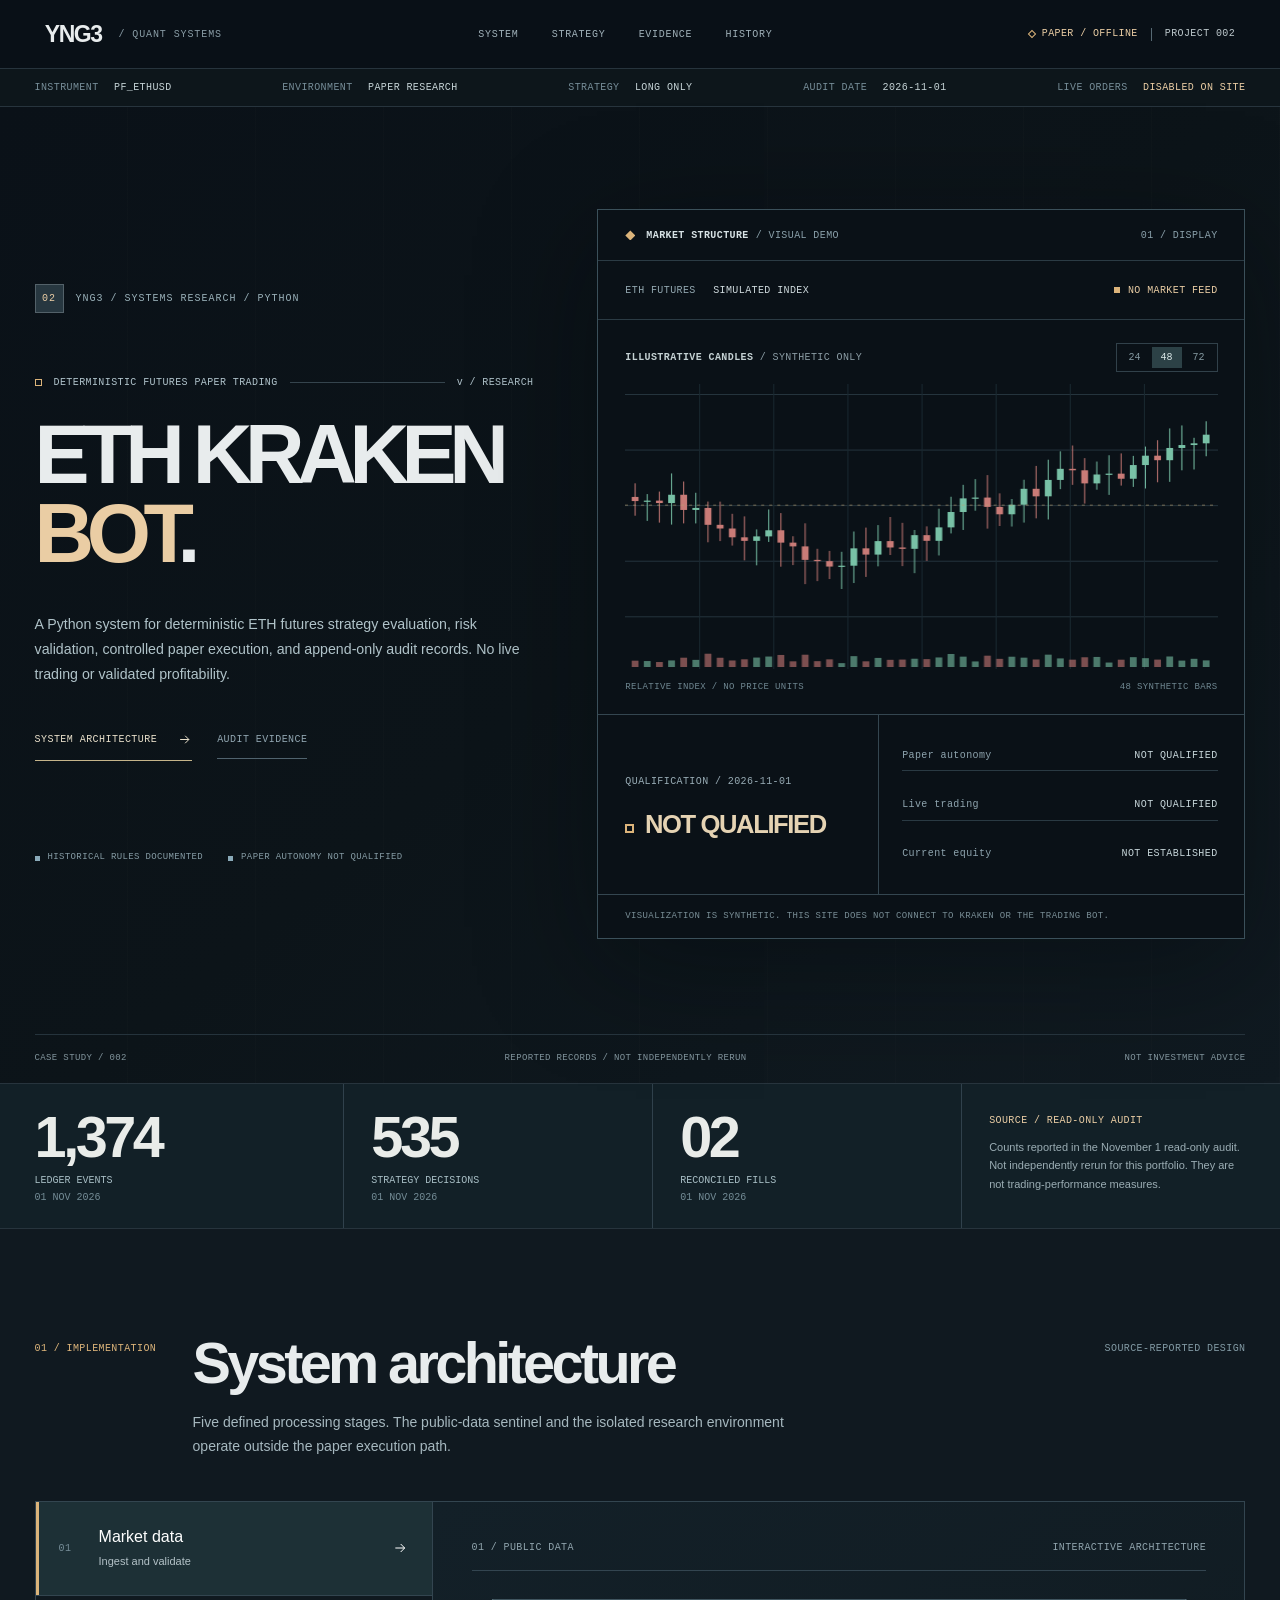
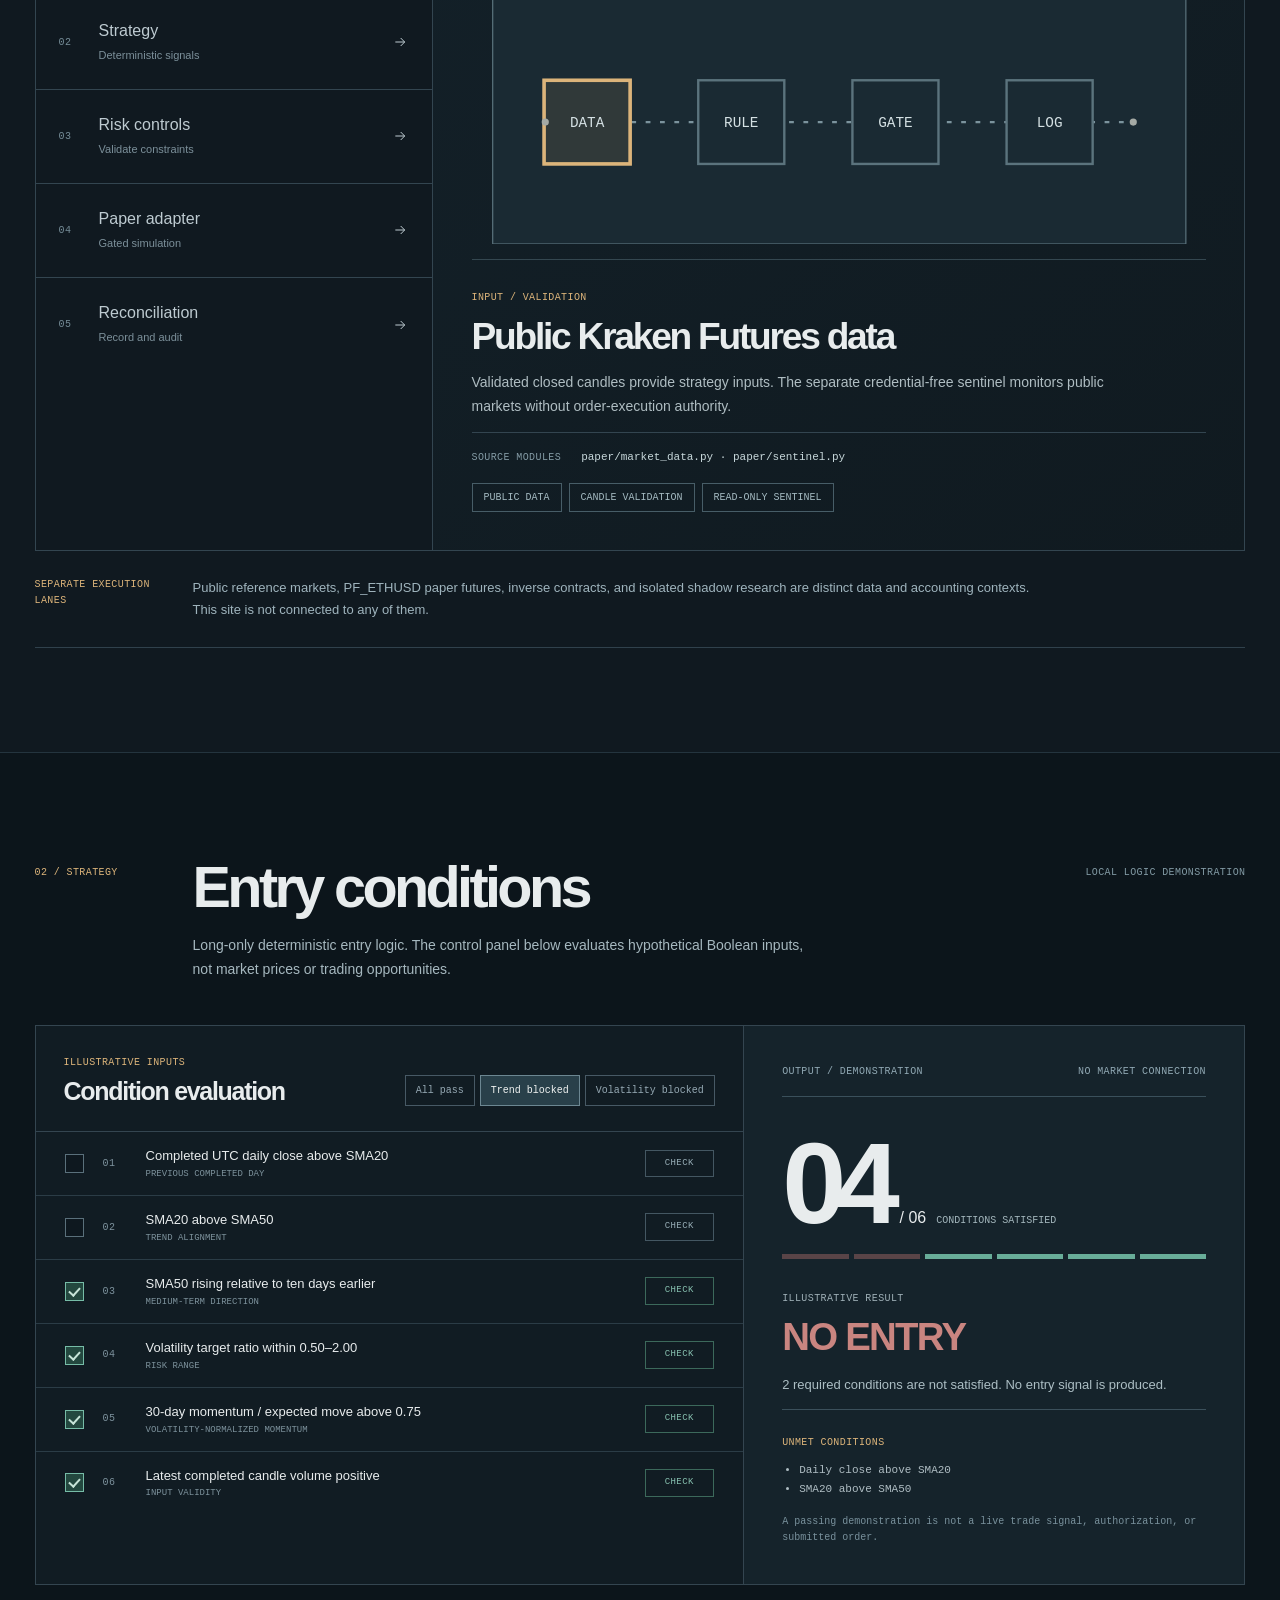
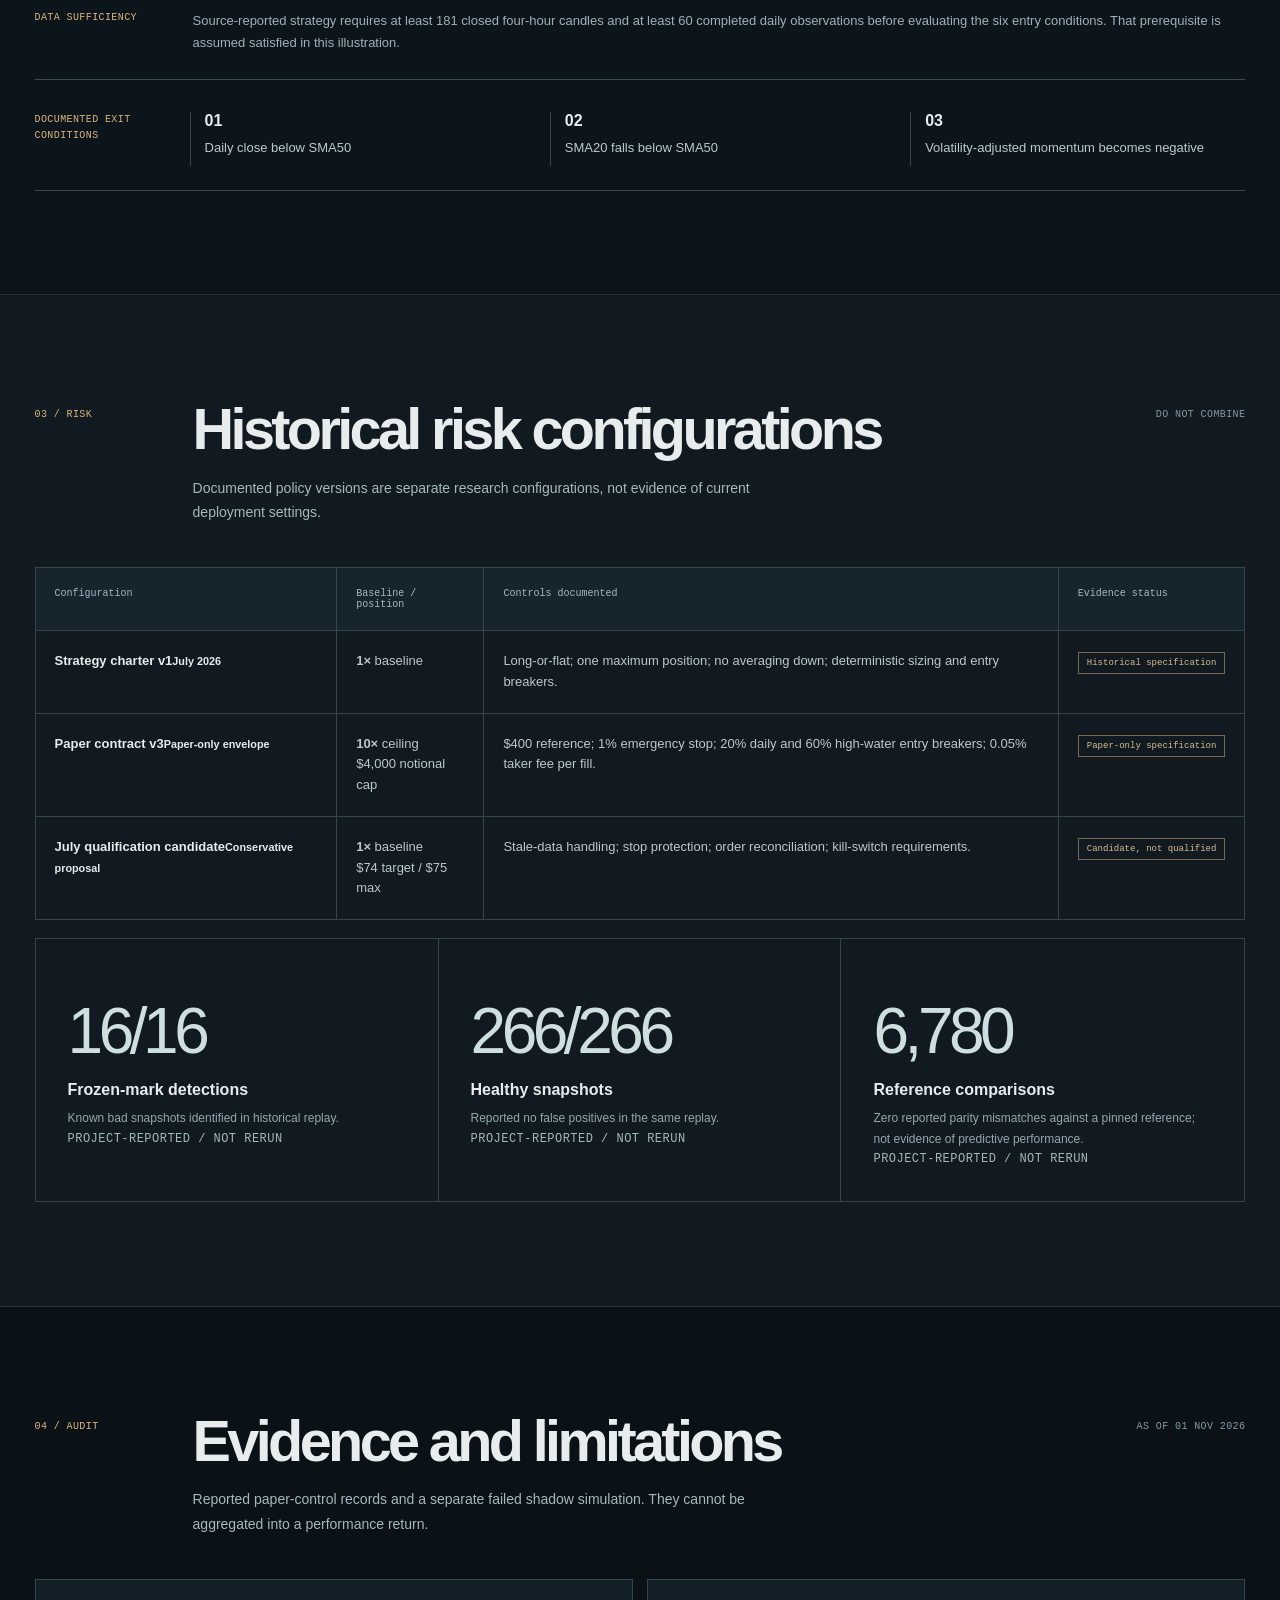
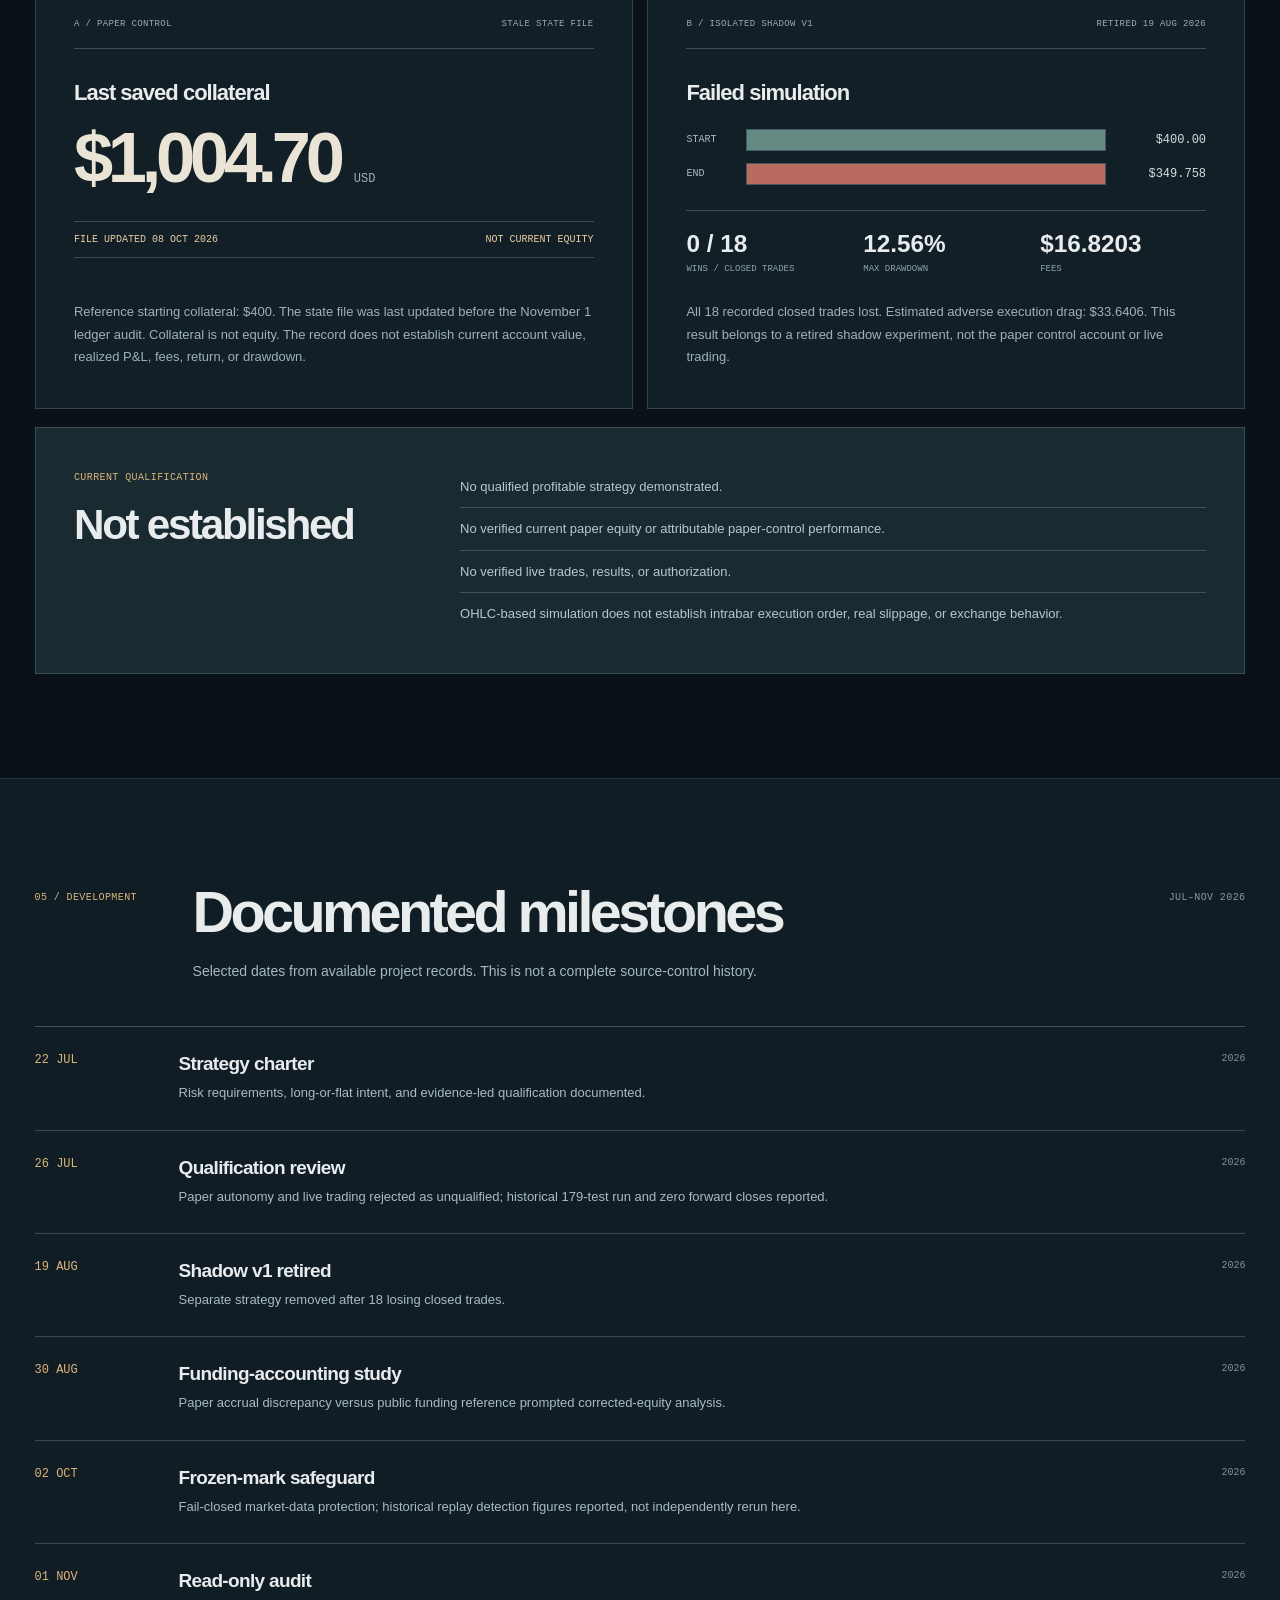
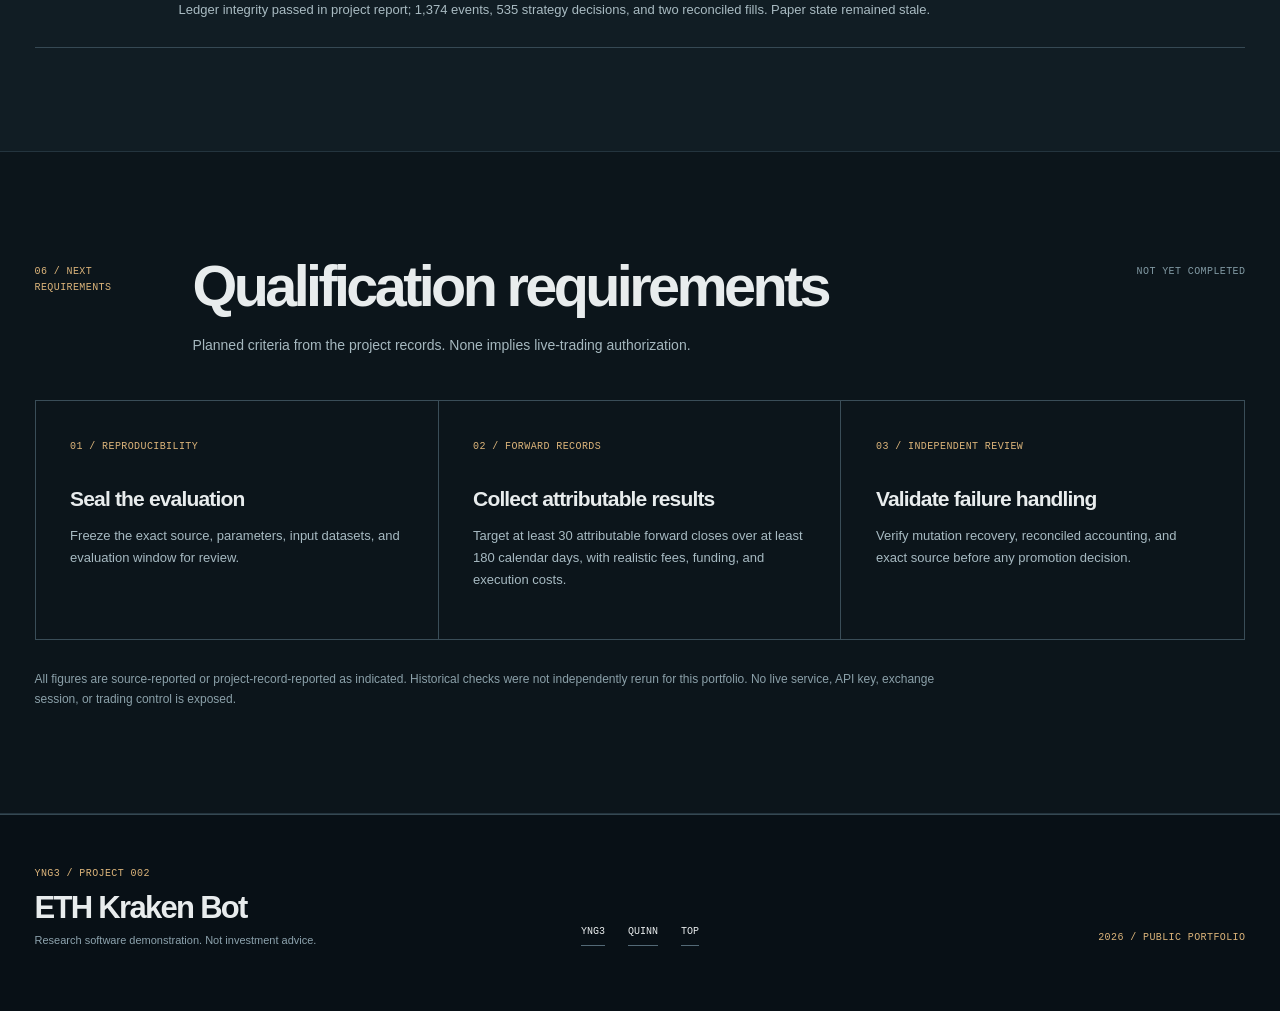
==== commit e5b445b8: "Redesign ETH portfolio as trading terminal and simplify YNG3 hero links" ====
--- a/eth/index.html
+++ b/eth/index.html
@@ -3,127 +3,118 @@
 <head>
 <meta charset="utf-8">
 <meta name="viewport" content="width=device-width,initial-scale=1,viewport-fit=cover">
+<meta name="theme-color" content="#0b0f13">
 <meta name="color-scheme" content="dark">
-<meta name="theme-color" content="#090c10">
-<meta name="description" content="ETH Kraken Bot — a deterministic Python futures paper-trading research system. Explore architecture, risk gates, audit evidence, and limitations. No live trading claims.">
+<meta name="description" content="ETH Kraken Bot: deterministic Python paper-trading research. Architecture, strategy conditions, risk configurations, and reported audit evidence. No live trading or verified returns.">
 <meta name="referrer" content="no-referrer">
-<meta http-equiv="Content-Security-Policy" content="default-src 'self'; script-src 'sha256-keCZo4ydpC2rzaIzHitOnbRN9KvtYTlqlq817j4crEA='; style-src 'sha256-CyeF7bOKrvqbUME5ufMJUMNMzzdPXLvQqw++FdWcVnY='; img-src 'self' data:; connect-src 'none'; object-src 'none'; frame-src 'none'; base-uri 'self'; form-action 'none'">
-<meta property="og:title" content="ETH Kraken Bot — Paper-Trading Research | YNG3">
+<meta http-equiv="Content-Security-Policy" content="default-src 'self'; script-src 'self'; style-src 'self'; img-src 'self' data:; connect-src 'none'; object-src 'none'; frame-src 'none'; base-uri 'self'; form-action 'none'">
 <meta property="og:type" content="website">
-<meta property="og:description" content="Technical overview of a deterministic ETH futures paper-trading research system. No live trading or profitability claims.">
-<title>ETH Kraken Bot — YNG3 / Project 002</title>
+<meta property="og:title" content="ETH Kraken Bot | Paper-Trading Research | YNG3">
+<meta property="og:description" content="Python ETH futures paper-trading research. Documented architecture, qualification limits, and historical audit evidence.">
+<title>ETH Kraken Bot — Trading Research / YNG3</title>
 <link rel="icon" href="../logo.ico">
-<style>
-:root{--ink:#090c10;--ink2:#10151a;--ink3:#172027;--line:rgba(221,230,230,.16);--lineb:rgba(221,230,230,.29);--fg:#e8e9e5;--soft:#b5bec0;--dim:#879299;--mist:#b3cbd1;--stone:#c2aaa0;--accent:#a6c2c9;--caution:#d6b59d;--ease:cubic-bezier(.18,.85,.18,1)}
-*{box-sizing:border-box}html{scroll-behavior:smooth;scroll-padding-top:85px}body{margin:0;background:var(--ink);color:var(--fg);font-family:Arial,Helvetica,sans-serif;-webkit-font-smoothing:antialiased;overflow-x:hidden}body::before{content:"";position:fixed;inset:0;pointer-events:none;z-index:20;opacity:.13;background-image:url("data:image/svg+xml,%3Csvg xmlns='http://www.w3.org/2000/svg' viewBox='0 0 200 200'%3E%3Cfilter id='n'%3E%3CfeTurbulence type='fractalNoise' baseFrequency='.73' numOctaves='2' stitchTiles='stitchTiles'/%3E%3C/filter%3E%3Crect width='100%25' height='100%25' filter='url(%23n)' opacity='.17'/%3E%3C/svg%3E");mix-blend-mode:screen}a{color:inherit;text-decoration:none}button{font:inherit;cursor:pointer}button:focus-visible,a:focus-visible,input:focus-visible{outline:2px solid #d6e5e5;outline-offset:4px}::selection{background:var(--mist);color:#0d161b}.serif{font-family:Georgia,'Times New Roman',serif;font-style:italic;font-weight:400}.mono,.micro,.eyebrow{font-family:ui-monospace,SFMono-Regular,Consolas,'Liberation Mono',monospace}.micro{font-size:10px;letter-spacing:.15em;text-transform:uppercase;line-height:1.6}.eyebrow{font-size:11px;letter-spacing:.15em;text-transform:uppercase;line-height:1.7}.container{width:min(1460px,100% - clamp(38px,9vw,146px));margin-inline:auto}.skip{position:absolute;z-index:1000;top:-100px;left:20px;background:#fff;color:#111;padding:12px 16px}.skip:focus{top:10px}.rule{border:0;border-top:1px solid var(--line);margin:0}.num{font-variant-numeric:tabular-nums}strong{font-weight:600}h1,h2,h3,p{margin-top:0}
-.site-nav{height:83px;padding:0 clamp(19px,4.8vw,76px);display:flex;align-items:center;justify-content:space-between;gap:20px;border-bottom:1px solid var(--line);position:relative;z-index:10;background:#090c10}.site-brand{font-weight:800;letter-spacing:-.06em;font-size:25px;line-height:1}.site-brand .slash{display:inline-block;color:#9fb4b7;padding-left:10px;font-size:11px;font-weight:500;letter-spacing:.12em;vertical-align:middle}.site-links{display:flex;gap:clamp(16px,2.8vw,43px);align-items:center}.site-links a{font:10px/1.5 ui-monospace,monospace;text-transform:uppercase;letter-spacing:.14em;transition:color .2s;color:var(--soft)}.site-links a:hover{color:var(--fg)}.nav-status{display:flex;gap:9px;align-items:center;font:9px ui-monospace,monospace;letter-spacing:.13em;text-transform:uppercase;color:var(--mist);white-space:nowrap}.status-mark{height:6px;width:6px;display:inline-block;border-radius:1px;background:#9db2b6;transform:rotate(45deg)}
-.hero{min-height:min(890px,calc(100svh - 83px));position:relative;isolation:isolate;overflow:hidden;border-bottom:1px solid var(--line);background:radial-gradient(ellipse at 70% 47%,#1b2930 0%,#111920 36%,#080c10 76%)}.hero::before{content:"";position:absolute;inset:0;pointer-events:none;background:linear-gradient(90deg,rgba(8,11,14,.35) 0%,transparent 58%),repeating-linear-gradient(90deg,transparent 0,transparent calc(16.666% - 1px),rgba(213,229,234,.04) calc(16.666% - 1px),rgba(213,229,234,.04) 16.666%)}.hero-topline{position:absolute;left:clamp(19px,4.8vw,76px);right:clamp(19px,4.8vw,76px);top:30px;display:flex;justify-content:space-between;color:#8e9ca3}.hero-inner{width:min(1600px,100%);margin-inline:auto;min-height:inherit;padding:118px clamp(19px,4.8vw,76px) 106px;display:grid;grid-template-columns:minmax(0,1.05fr) minmax(0,1fr);align-items:center;gap:0}.hero-content{z-index:3;position:relative;padding-top:24px}.hero-kicker{display:flex;align-items:center;gap:16px;margin:0 0 35px;color:#bccdd2}.hairline{display:inline-block;height:1px;width:45px;background:#b3cbd1}.hero h1{font-family:Arial,Helvetica,sans-serif;font-weight:800;font-size:clamp(70px,8.15vw,148px);line-height:.86;letter-spacing:-.098em;margin:0 0 43px;white-space:nowrap}.hero h1 em{font-family:Georgia,'Times New Roman',serif;color:#c9c5bc;font-weight:400;letter-spacing:-.07em;font-size:.59em;line-height:1.15;display:inline-block;padding:10px 0 3px}.hero-description{max-width:495px;color:#b8c5c8;font-size:clamp(14px,1.25vw,17px);line-height:1.82;margin:0 0 38px}.hero-links{display:flex;gap:30px;align-items:center;flex-wrap:wrap}.hero-link{border-bottom:1px solid #d6dfdf;padding:12px 0;display:inline-flex;align-items:center;gap:30px;font:11px ui-monospace,monospace;letter-spacing:.11em;text-transform:uppercase}.hero-link svg{width:17px;height:17px;transition:transform .2s}.hero-link:hover svg{transform:translate(3px,-3px)}.hero-link-secondary{border-color:#566269;color:#aebac0}.hero-foot{position:absolute;bottom:28px;left:clamp(19px,4.8vw,76px);right:clamp(19px,4.8vw,76px);display:flex;justify-content:space-between;color:#80949d;z-index:4}
-.hero-viz{height:min(670px,57vw);min-height:450px;position:relative;display:flex;justify-content:center;align-items:center;z-index:2;margin-left:-7%;max-width:790px}.hero-viz::before{content:"";position:absolute;inset:8%;border:1px solid rgba(178,203,211,.1);border-radius:50%;box-shadow:0 0 0 70px rgba(155,190,202,.017),0 0 0 142px rgba(155,190,202,.013)}#heroCanvas{height:100%;width:100%;display:block}.orbital-axis{position:absolute;inset:9%;border:1px dashed rgba(192,210,219,.14);border-radius:50%;pointer-events:none;transform:rotateX(60deg) rotateZ(16deg)}.hero-marker{position:absolute;right:0;top:15%;text-align:right;color:#b1c6cc;display:grid;gap:6px}.hero-marker b{font-size:11px;font-weight:400;letter-spacing:.1em}.hero-marker small{font:10px ui-monospace,monospace;color:#80959c}.hero-bottom-chip{position:absolute;left:1%;bottom:16%;width:185px;border-top:1px solid rgba(200,224,227,.4);padding-top:13px}.hero-bottom-chip .reading{font-size:28px;letter-spacing:-.04em;font-weight:300;margin:8px 0 7px;line-height:1}.hero-bottom-chip .micro{color:#94aab0}.viz-key{position:absolute;bottom:15%;right:0;display:flex;align-items:center;gap:9px;color:#a3b9bd}.viz-key .dash{width:24px;height:1px;background:#a3b9bd;display:inline-block}
-.rail{display:flex;align-items:center;justify-content:space-between;gap:20px;min-height:88px;border-bottom:1px solid var(--line);padding:10px 0}.rail small{color:#9baaae}.rail-right{display:flex;gap:32px}.rail-right span{white-space:nowrap}
-.section{padding:clamp(90px,11vw,175px) 0}.section-head{display:flex;justify-content:space-between;gap:40px;align-items:flex-start;margin-bottom:60px}.section-index{color:var(--mist);min-width:120px}.section-title{font-size:clamp(56px,6.8vw,110px);letter-spacing:-.084em;line-height:.95;font-weight:700;margin:0}.section-title em{color:#a7bdc1}.section-sub{font-size:14px;color:#9eadb1;line-height:1.75;max-width:370px;margin:14px 0 0}.section-divider{border-top:1px solid var(--line)}.manifesto{background:#cbd0cd;color:#12191d;padding:clamp(85px,13vw,205px) 0;overflow:hidden}.manifesto .container{position:relative}.manifesto h2{font-size:clamp(47px,7.25vw,122px);line-height:1.02;letter-spacing:-.079em;font-weight:650;margin:0;max-width:1350px}.manifesto h2 em{font-family:Georgia,serif;font-style:italic;font-weight:400;color:#55666b}.manifesto-tag{display:flex;justify-content:space-between;align-items:center;gap:20px;margin-top:100px;color:#4e6569}
-.arch-wrap{display:grid;grid-template-columns:minmax(0,1fr) minmax(0,1.35fr);border-top:1px solid var(--line);border-bottom:1px solid var(--line);min-height:520px}.arch-left{border-right:1px solid var(--line)}.arch-step{width:100%;border:0;border-bottom:1px solid var(--line);background:transparent;color:#899aa0;text-align:left;display:flex;align-items:center;gap:22px;padding:31px clamp(15px,2.5vw,42px) 31px 0;min-height:102px;transition:background .3s,color .3s;position:relative}.arch-step:last-child{border-bottom:0}.arch-step .count{color:#8499a1;font:11px ui-monospace,monospace;min-width:30px}.arch-step .name{font-size:clamp(17px,2vw,28px);font-weight:500;letter-spacing:-.045em;line-height:1.05}.arch-step .arrow{margin-left:auto;font-size:20px;opacity:0;transition:transform .2s,opacity .2s}.arch-step[aria-selected=true]{color:#edf3f3}.arch-step[aria-selected=true]::before{content:"";position:absolute;left:-10px;top:19%;bottom:19%;width:2px;background:var(--mist)}.arch-step[aria-selected=true] .arrow{opacity:1;transform:translateX(4px)}.arch-step:hover{color:#e3e9e8;background:rgba(208,228,234,.018)}.arch-detail{padding:clamp(26px,5vw,74px);position:relative;overflow:hidden;min-height:510px;background:radial-gradient(circle at 85% 20%,#17252b 0,transparent 55%)}.arch-detail .detail-index{display:flex;justify-content:space-between;color:#92abb2;border-bottom:1px solid var(--line);padding-bottom:20px;margin-bottom:48px}.arch-detail h3{font-size:clamp(43px,5.25vw,80px);letter-spacing:-.07em;line-height:1.05;font-weight:500;margin:0 0 23px;max-width:600px}.arch-detail .detail-desc{color:#a8b7bb;font-size:15px;line-height:1.85;max-width:570px;min-height:78px}.detail-path{margin:20px 0 0;color:#829aa1;font-size:10px;line-height:1.7;max-width:570px;overflow-wrap:anywhere}.arch-detail .detail-tags{display:flex;flex-wrap:wrap;gap:9px;margin-top:37px}.arch-detail .detail-tags span{font:10px ui-monospace,monospace;letter-spacing:.1em;text-transform:uppercase;border:1px solid rgba(201,219,219,.27);color:#b7c9cd;padding:10px 12px}.arch-detail .detail-footer{position:absolute;bottom:26px;left:clamp(26px,5vw,74px);right:clamp(26px,5vw,74px);border-top:1px solid var(--line);padding-top:13px;color:#72878b;display:flex;justify-content:space-between}.arch-detail .detail-orbit{position:absolute;right:-115px;top:38px;border:1px solid rgba(191,220,222,.11);border-radius:50%;height:380px;width:380px;pointer-events:none}.arch-detail .detail-orbit::after{content:"";position:absolute;inset:65px;border:1px solid rgba(191,220,222,.10);border-radius:50%}
-.strategy{background:#11181d}.strat-top{margin-bottom:50px}.strat-panel{display:grid;grid-template-columns:.9fr 1.1fr;border:1px solid var(--lineb)}.strat-controls{padding:36px clamp(20px,4vw,54px);border-right:1px solid var(--line)}.strat-controls h3{font-size:26px;letter-spacing:-.05em;font-weight:500;margin:16px 0 12px}.strat-controls>p{font-size:13px;line-height:1.8;color:#9eafb3;max-width:360px}.presets{display:flex;gap:7px;flex-wrap:wrap;margin:24px 0 30px}.preset{color:#abbcc1;border:1px solid #3d5056;background:transparent;padding:9px 12px;font:10px ui-monospace,monospace;letter-spacing:.065em}.preset[aria-pressed=true]{border-color:#bed5d5;background:#c7d8d7;color:#101820}.condition{display:flex;justify-content:space-between;align-items:center;gap:12px;border-top:1px solid var(--line);padding:14px 0;cursor:pointer}.condition .body{display:grid;gap:7px}.condition .body strong{font-size:12px;font-weight:500;color:#e0e7e6;line-height:1.45}.condition .body small{font:10px/1.5 ui-monospace,monospace;color:#879b9f}.condition input{accent-color:#bdd9d8;width:19px;height:19px;flex-shrink:0;cursor:pointer}.strat-result{padding:38px clamp(22px,4.3vw,68px);position:relative;display:flex;flex-direction:column;min-height:555px;background:radial-gradient(circle at 50% 46%,#192932 0%,#10171c 62%)}.result-top{display:flex;justify-content:space-between;gap:20px;padding-bottom:24px;border-bottom:1px solid var(--line)}.result-gauge{margin:auto;position:relative;width:min(100%,310px);aspect-ratio:1;border-radius:50%;border:1px solid #4b6168;display:grid;place-items:center;box-shadow:0 0 0 30px rgba(145,182,190,.025),0 0 0 70px rgba(145,182,190,.019)}.result-gauge::before{content:"";position:absolute;inset:19px;border-radius:50%;border:1px dashed rgba(188,216,219,.17)}.result-gauge::after{content:"";position:absolute;left:50%;top:50%;transform:translate(-50%,-50%) rotate(45deg);width:17px;height:17px;border:1px solid #a3bec3}.result-center{text-align:center;z-index:1;padding:28px}.result-center .result-number{font-size:clamp(75px,9vw,140px);line-height:1;font-weight:300;letter-spacing:-.1em}.result-number{display:flex;align-items:baseline;justify-content:center;gap:8px}.result-number span{font-size:.24em!important;letter-spacing:0;color:#8fa6aa}.result-center .micro{color:#839ea3;margin-top:8px}.result-state{margin:28px 0 10px;font-size:clamp(25px,3.3vw,45px);letter-spacing:-.055em;line-height:1.15}.result-state[data-status=pass]{color:#d1e5df}.result-state[data-status=block]{color:#d3b2a0}.result-explainer{font-size:13px;color:#9bb0b5;line-height:1.8;max-width:470px;min-height:65px}.result-tags{display:flex;flex-wrap:wrap;gap:8px;margin-top:15px}.result-tags span{font:10px ui-monospace,monospace;border:1px solid #526168;padding:8px 10px;color:#bacbd0}.strat-note{color:#9eafb3;font-size:12px;line-height:1.8;max-width:850px;margin:22px 0 0}.exit-panel{border-top:1px solid var(--line);margin-top:50px;display:grid;grid-template-columns:.65fr 1.35fr;gap:40px;padding-top:36px}.exit-grid{display:grid;grid-template-columns:repeat(3,1fr);gap:10px}.exit-item{padding:17px;border:1px solid var(--line);min-height:108px}.exit-item .micro{color:#90a7ad}.exit-item p{font-size:12px;line-height:1.55;color:#c6d0d0;margin:10px 0 0}
-.evidence{background:#0b0f13}.evidence-grid{display:grid;grid-template-columns:1.15fr .85fr;gap:16px}.panel{border:1px solid var(--line);padding:clamp(23px,3.8vw,58px);position:relative;overflow:hidden}.panel-top{display:flex;justify-content:space-between;gap:20px;align-items:center;color:#93a5ab;border-bottom:1px solid var(--line);padding-bottom:25px;margin-bottom:35px}.audit-headline{font-size:clamp(28px,3.4vw,53px);line-height:1.1;font-weight:500;letter-spacing:-.05em;margin-bottom:32px}.stat-grid{display:grid;grid-template-columns:repeat(3,1fr);gap:18px}.stat-item{border-top:1px solid #45606a;padding-top:12px}.stat-item strong{display:block;font-weight:400;font-size:clamp(32px,4vw,65px);letter-spacing:-.08em}.stat-item small{display:block;color:#93a5ab;margin-top:10px}.panel-note{color:#a7b4b8;font-size:13px;line-height:1.8;margin:30px 0 0;max-width:610px}.paper-state{font-size:clamp(34px,4vw,65px);font-weight:500;letter-spacing:-.07em;line-height:1;margin:10px 0 12px}.paper-state small{font-size:.3em;color:#8fa6ad;letter-spacing:.04em}.stale{display:inline-flex;border:1px solid #987c6f;color:#dfb7a5;padding:8px 10px;margin-top:8px;font:10px ui-monospace,monospace;letter-spacing:.06em}.evidence-bottom{display:grid;grid-template-columns:1fr 1fr;gap:16px;margin-top:16px}.shadow-figure{display:flex;gap:15px;align-items:baseline;margin:16px 0}.shadow-figure strong{font-size:clamp(34px,4vw,58px);letter-spacing:-.065em;font-weight:500}.shadow-figure .loss{color:#d6ae9d}.shadow-track{height:6px;background:#354248;position:relative;margin:34px 0 21px}.shadow-fill{height:100%;width:87.4395%;background:#8eabae;position:absolute;inset:0 auto 0 0}.shadow-track:after{content:"";height:19px;width:1px;background:#e1cabf;position:absolute;left:87.4395%;top:-7px}.comparison{display:flex;justify-content:space-between;gap:20px;color:#a3b3b7}.shadow-info{margin-top:33px;display:grid;grid-template-columns:repeat(3,1fr);gap:10px}.shadow-info div{border-top:1px solid var(--line);padding-top:14px}.shadow-info b{display:block;font-size:20px;font-weight:500}.shadow-info small{display:block;color:#91a4ab;line-height:1.5;margin-top:10px}.limitation{color:#c4d0d1;font-size:clamp(20px,2.6vw,30px);line-height:1.4;letter-spacing:-.035em;margin:0 0 25px}.risk-detail{display:grid;gap:18px;margin-top:30px}.risk-row{display:flex;justify-content:space-between;gap:25px;border-top:1px solid var(--line);padding-top:16px}.risk-row span:last-child{text-align:right;color:#a3b4b8;max-width:260px;font-size:12px;line-height:1.5}.small-disclosure{font-size:12px;color:#95a6ab;line-height:1.85}
-.timeline{background:#131a1f}.timeline-list{border-top:1px solid var(--line)}.moment{display:grid;grid-template-columns:160px minmax(0,.65fr) minmax(0,1fr);gap:34px;padding:38px 0;border-bottom:1px solid var(--line);align-items:start}.moment-date{color:#8ba7ae}.moment h3{font-size:clamp(23px,2.4vw,37px);font-weight:500;line-height:1.13;letter-spacing:-.046em;margin:0}.moment p{color:#a6b4b7;font-size:14px;line-height:1.75;margin:0}.moment .caveat{display:block;margin-top:12px;color:#7d949a}
-.methods{background:#d0d2cb;color:#152025}.methods .section-index{color:#536a71}.methods .section-title em{color:#687e7f}.methods .section-sub{color:#5a6b70}.method-grid{border-top:1px solid #8e9f9e;display:grid;grid-template-columns:repeat(3,1fr)}.method-item{padding:35px 30px 42px 0;border-right:1px solid #8e9f9e}.method-item:not(:first-child){padding-left:30px}.method-item:last-child{border:0}.method-number{font:11px ui-monospace,monospace;color:#61777b;letter-spacing:.14em}.method-item h3{font-size:clamp(25px,2.9vw,44px);font-weight:500;letter-spacing:-.06em;margin:52px 0 14px}.method-item p{color:#52676d;line-height:1.8;font-size:14px;margin:0}.method-note{display:flex;justify-content:space-between;gap:22px;padding-top:38px;border-top:1px solid #8e9f9e;margin-top:40px;color:#60767b}.footer{background:#090c10;padding:75px 0 33px}.footer-call{font-size:clamp(58px,10vw,175px);font-weight:700;letter-spacing:-.09em;line-height:.95;margin:45px 0 65px}.footer-call em{color:#b3c7c7}.footer-bottom{border-top:1px solid var(--line);padding-top:23px;display:flex;align-items:flex-start;justify-content:space-between;gap:32px;color:#899da4}.footer-bottom a{color:#cad8d8;text-decoration:underline;text-underline-offset:5px}.foot-links{display:flex;gap:28px}.quiet-ambient{position:absolute;pointer-events:none;inset:auto 0 0;z-index:0}
-/* Frame-by-frame effects are stopped outside the viewport and for reduced-motion visitors. */
-.reveal{opacity:1;transform:none}.js .reveal{opacity:0;transform:translateY(24px);transition:opacity .8s ease,transform .8s var(--ease)}.js .reveal.in-view{opacity:1;transform:none}
-
-.manifesto-eyebrow{color:#60767d}.muted-eyebrow{color:#9fb5b8}.integrity-heading{color:#9eb3b9}.exit-title{font-size:29px;font-weight:500;letter-spacing:-.05em}.arrow-subtle{color:#93a8ad}.noscript-message{padding:20px;color:#bbc6c7;text-align:center}.denominator{font-size:.25em;color:#8fa6aa}.safeguards{background:#10161b}.policy-grid{display:grid;grid-template-columns:repeat(3,minmax(0,1fr));border:1px solid var(--lineb)}.policy{padding:clamp(22px,3vw,42px);border-right:1px solid var(--line);display:flex;flex-direction:column;min-height:410px}.policy:last-child{border-right:0}.policy-top{display:flex;justify-content:space-between;gap:10px;color:#b4c3c5;border-bottom:1px solid var(--line);padding-bottom:22px}.policy-top span{color:#8b9da2}.policy h3{font-size:clamp(22px,2.5vw,37px);font-weight:500;letter-spacing:-.055em;margin:30px 0 25px}.policy-focus{font-size:clamp(52px,6vw,97px);letter-spacing:-.1em;font-weight:300;line-height:1}.policy-focus small{font:10px ui-monospace,monospace;color:#abc2c8;letter-spacing:.1em;white-space:nowrap}.policy p{font-size:13px;line-height:1.8;color:#a6b8bc;margin:30px 0 0}.integrity-grid{display:grid;grid-template-columns:repeat(3,1fr);gap:28px;margin-top:54px}.integrity-item{border-top:1px solid var(--lineb);padding-top:21px}.integrity-item p{font-size:19px;color:#8fa2a8;margin:18px 0;letter-spacing:-.04em}.integrity-item p span{font-size:clamp(37px,4.1vw,63px);font-weight:300;color:#e2eceb;letter-spacing:-.065em}.integrity-item p em{font:11px ui-monospace,monospace;letter-spacing:.03em;color:#8fa2a8}.integrity-scale{height:3px;background:#3e5158;margin:24px 0}.integrity-scale i{display:block;background:#a6c2c9;height:100%;width:100%}.integrity-item small{color:#91a7ad;font-size:12px;line-height:1.8;display:block}
-@media(max-width:900px){.policy-grid{grid-template-columns:1fr}.policy{min-height:0;border-right:0;border-bottom:1px solid var(--line)}.policy:last-child{border-bottom:0}.policy-focus{font-size:65px}.integrity-grid{gap:14px}}
-@media(max-width:640px){.integrity-grid{grid-template-columns:1fr;gap:26px}.policy{padding:26px 22px}.policy-focus{font-size:58px}.policy h3{margin:24px 0 20px}.policy p{margin:22px 0 4px}}
-@media(max-width:1180px){.hero h1{font-size:clamp(61px,8.7vw,117px)}.hero-inner{grid-template-columns:1fr .9fr}.hero-marker{right:-6%}.site-links{gap:20px}.section-head{flex-wrap:wrap}.section-sub{max-width:520px}}
-@media(max-width:900px){.nav-status{display:none}.hero-inner{grid-template-columns:1fr;min-height:1000px;padding-top:125px;align-items:start}.hero-content{padding-top:5px}.hero h1{font-size:clamp(73px,12.3vw,116px)}.hero-description{max-width:560px}.hero-viz{height:520px;width:min(700px,100%);margin:-85px 0 -50px auto}.hero-topline{top:22px}.hero-bottom-chip{bottom:16%}.hero-marker{right:2%}.arch-wrap{grid-template-columns:.85fr 1.15fr}.evidence-grid,.evidence-bottom{grid-template-columns:1fr}.moment{grid-template-columns:115px 1fr;gap:20px}.moment p{grid-column:2}.section{padding:100px 0}.strat-panel{grid-template-columns:1fr 1fr}}
-@media(max-width:640px){.site-nav{height:68px;padding:0 20px}.site-brand{font-size:23px}.site-links{gap:14px}.site-links a{font-size:9px;letter-spacing:.06em}.site-links a:nth-child(2){display:none}.site-brand .slash{font-size:9px}.container{width:calc(100% - 40px)}.hero{min-height:0}.hero-inner{min-height:880px;padding:120px 20px 105px}.hero-topline{left:20px;right:20px;top:19px}.hero-topline span:last-child{display:none}.hero h1{font-size:clamp(59px,12.65vw,83px);letter-spacing:-.091em;margin-bottom:28px}.hero h1 em{font-size:.6em}.hero-description{font-size:14px;line-height:1.72}.hero-kicker{font-size:10px;margin-bottom:25px}.hero-viz{height:480px;min-height:400px;margin:-36px -20px -78px -20px;width:calc(100% + 40px)}.hero-marker{right:7%;top:17%}.hero-bottom-chip{bottom:20%;left:5%}.hero-foot{bottom:23px;left:20px;right:20px}.hero-foot span:last-child{display:none}.hero-links{gap:18px}.rail{min-height:92px;align-items:flex-start;padding:20px 0}.rail-right{flex-direction:column;gap:3px;text-align:right}.section{padding:85px 0}.section-head{gap:20px;margin-bottom:34px}.section-title{font-size:clamp(48px,13vw,75px)}#timeline-title{font-size:clamp(40px,10vw,66px)}#safeguards-title{font-size:clamp(35px,10.4vw,65px)}.section-sub{margin-top:2px}.manifesto{padding:90px 0}.manifesto h2{font-size:clamp(45px,10.3vw,74px)}.manifesto-tag{margin-top:65px}.arch-wrap{display:block}.arch-left{border-right:0;border-bottom:1px solid var(--line)}.arch-step{min-height:62px;padding:14px 5px}.arch-step .name{font-size:19px}.arch-detail{padding:28px 21px;min-height:400px}.arch-detail .detail-index{margin-bottom:35px}.arch-detail h3{font-size:clamp(37px,10vw,58px)}.arch-detail .detail-desc{min-height:88px}.arch-detail .detail-footer{left:21px;right:21px}.strat-panel{grid-template-columns:1fr}.strat-controls{border-right:0;border-bottom:1px solid var(--line);padding:25px 20px}.strat-result{min-height:560px;padding:24px 20px}.result-gauge{width:min(73vw,280px)}.exit-panel{display:block}.exit-grid{grid-template-columns:1fr;gap:7px;margin-top:25px}.exit-item{min-height:0}.stat-grid{gap:8px}.stat-item strong{font-size:clamp(32px,8vw,48px)}.panel{padding:25px 20px}.shadow-info{grid-template-columns:repeat(3,1fr)}.moment{grid-template-columns:1fr;gap:10px;padding:29px 0}.moment p{grid-column:1}.method-grid{grid-template-columns:1fr}.method-item,.method-item:not(:first-child){padding:28px 0;border-right:0;border-bottom:1px solid #8e9f9e}.method-item h3{margin:18px 0 8px}.method-note{flex-direction:column}.footer-call{font-size:clamp(65px,17vw,110px)}.footer-bottom{flex-direction:column}.foot-links{gap:18px}.nav-status{display:none}}
-@media(max-width:360px){.site-brand .slash{display:none}.site-links{gap:11px}.site-links a{font-size:9px}.hero h1{font-size:56px}.hero-viz{height:410px;min-height:330px}.hero-inner{min-height:810px}.micro{font-size:9px}.shadow-info{gap:4px}.shadow-info b{font-size:16px}}
-@media(prefers-reduced-motion:reduce){html{scroll-behavior:auto}.js .reveal{transition:none;opacity:1;transform:none}.hero-link svg{transition:none}.arch-step{transition:none}}
-</style>
+<link rel="stylesheet" href="./design.css">
+<script defer src="./app.js"></script>
+<script defer src="./chart.js"></script>
 </head>
 <body>
-<a class="skip" href="#main">Skip to content</a>
-<header class="site-nav">
-  <a class="site-brand" href="../" aria-label="YNG3 homepage">YNG3<span class="slash">/ 002</span></a>
-  <nav class="site-links" aria-label="Page navigation"><a href="#architecture">SYSTEM</a><a href="#strategy">STRATEGY</a><a href="#evidence">EVIDENCE</a><a href="../">RETURN TO YNG3</a></nav>
-  <div class="nav-status"><span class="status-mark"></span> PAPER RESEARCH / NOT LIVE</div>
+<a class="skip" href="#overview">Skip to content</a>
+<header class="sitebar">
+  <a class="brand" href="../" aria-label="YNG3 home"><span class="brand-mark">YNG3</span><span class="brand-sub">/ QUANT SYSTEMS</span></a>
+  <nav class="topnav" aria-label="Page sections"><a href="#system">System</a><a href="#strategy">Strategy</a><a href="#evidence">Evidence</a><a href="#timeline">History</a></nav>
+  <span class="top-index mono"><span class="market-status"><span class="market-status-dot" aria-hidden="true"></span> PAPER / OFFLINE</span><span class="index-block" aria-hidden="true"></span> PROJECT 002</span>
 </header>
-<main id="main">
-<section class="hero" aria-labelledby="hero-title">
-  <div class="hero-topline micro"><span>PROJECT 002 / YNG3 RESEARCH ARCHIVE</span><span>ENGINEERING RECORD / 2026</span></div>
-  <div class="hero-inner">
-    <div class="hero-content">
-      <p class="hero-kicker micro"><span class="hairline"></span> ETH / KRAKEN / PYTHON</p>
-      <h1 id="hero-title">ETH<br>KRAKEN<br><em>BOT.</em></h1>
-      <p class="hero-description">Python-based ETH futures paper-trading research system. Implements deterministic signals, market-data validation, risk controls, event reconciliation, and an append-only ledger. Latest audit: paper autonomy and live trading not qualified.</p>
-      <div class="hero-links"><a class="hero-link" href="#architecture">VIEW SYSTEM ARCHITECTURE <svg aria-hidden="true" viewBox="0 0 24 24" fill="none" stroke="currentColor" stroke-width="1.5"><path d="M5 19 19 5M7 5h12v12"/></svg></a><a class="hero-link hero-link-secondary" href="#evidence">REVIEW AUDIT EVIDENCE</a></div>
+<main id="overview">
+  <div class="ticker-bar" aria-label="Portfolio context, not exchange market data"><div class="ticker-track container mono"><span>INSTRUMENT <b>PF_ETHUSD</b></span><span>ENVIRONMENT <b>PAPER RESEARCH</b></span><span>STRATEGY <b>LONG ONLY</b></span><span>AUDIT DATE <b>2026-11-01</b></span><span>LIVE ORDERS <b>DISABLED ON SITE</b></span></div></div>
+  <section class="hero" aria-labelledby="hero-title">
+    <div class="hero-grid container">
+      <div class="hero-main">
+        <div class="eyebrow hero-eyebrow"><span class="index-square">02</span><span>YNG3 / SYSTEMS RESEARCH / PYTHON</span></div>
+        <div class="hero-eyeline mono"><span class="pulse-square" aria-hidden="true"></span> DETERMINISTIC FUTURES PAPER TRADING <span class="spacer-line" aria-hidden="true"></span> v / RESEARCH</div>
+        <h1 id="hero-title">ETH KRAKEN<br><span>BOT</span><span class="title-period">.</span></h1>
+        <div class="hero-copy"><p>A Python system for deterministic ETH futures strategy evaluation, risk validation, controlled paper execution, and append-only audit records. No live trading or validated profitability.</p>
+          <div class="hero-cta"><a href="#system">SYSTEM ARCHITECTURE <svg aria-hidden="true" viewBox="0 0 24 24"><path d="M5 12h14M13 6l6 6-6 6"/></svg></a><a class="secondary-link" href="#evidence">AUDIT EVIDENCE</a></div>
+        </div>
+        <div class="hero-checks mono"><span><i aria-hidden="true"></i> HISTORICAL RULES DOCUMENTED</span><span><i aria-hidden="true"></i> PAPER AUTONOMY NOT QUALIFIED</span></div>
+      </div>
+      <div class="hero-terminal">
+        <div class="terminal-top mono"><div class="terminal-title"><span class="terminal-mark" aria-hidden="true"></span><b>MARKET STRUCTURE</b><span> / VISUAL DEMO</span></div><span class="terminal-corner">01 / DISPLAY</span></div>
+        <div class="terminal-instruments mono"><span>ETH FUTURES <b>SIMULATED INDEX</b></span><div><span class="chart-led" aria-hidden="true"></span> NO MARKET FEED</div></div>
+        <div class="chart-pane">
+          <div class="chart-title mono"><div><b>ILLUSTRATIVE CANDLES</b><span> / SYNTHETIC ONLY</span></div><div class="chart-range" role="group" aria-label="Illustrative chart sample length"><button type="button" class="range-btn" data-range="24" aria-pressed="false">24</button><button type="button" class="range-btn" data-range="48" aria-pressed="true">48</button><button type="button" class="range-btn" data-range="72" aria-pressed="false">72</button></div></div>
+          <canvas id="marketChart" aria-label="Illustrative synthetic candlestick chart. Generated data, not actual ETH prices, strategy returns, or trades." role="img">Synthetic candlestick illustration. No actual ETH market data is displayed.</canvas>
+          <div class="chart-axis mono"><span>RELATIVE INDEX / NO PRICE UNITS</span><span id="chart-count">48 SYNTHETIC BARS</span></div>
+        </div>
+        <div class="terminal-bottom"><div class="qual-mini"><span class="mono">QUALIFICATION / 2026-11-01</span><strong><span class="qual-status" aria-hidden="true"></span> NOT QUALIFIED</strong></div><div class="mini-book mono" aria-label="System qualification facts"><div><span>Paper autonomy</span><b>NOT QUALIFIED</b></div><div><span>Live trading</span><b>NOT QUALIFIED</b></div><div><span>Current equity</span><b>NOT ESTABLISHED</b></div></div></div>
+        <div class="terminal-disclaimer mono">VISUALIZATION IS SYNTHETIC. THIS SITE DOES NOT CONNECT TO KRAKEN OR THE TRADING BOT.</div>
+      </div>
     </div>
-    <div class="hero-viz" aria-hidden="true"><canvas id="heroCanvas"></canvas><div class="orbital-axis"></div><div class="hero-marker"><span class="micro">SYSTEM MODE</span><b>PAPER / RESEARCH</b><small>EXECUTION DISABLED ON THIS SITE</small></div><div class="hero-bottom-chip"><span class="micro">AUTONOMY QUALIFICATION</span><div class="reading">NOT QUALIFIED</div><span class="micro">AUDIT SNAPSHOT / NOV 01</span></div><div class="viz-key micro"><span class="dash"></span> ABSTRACT VISUALIZATION / NOT MARKET DATA</div></div>
-  </div>
-  <div class="hero-foot micro"><span>SCROLL TO INSPECT / 001–007</span><span>VISUALIZATION IS NOT MARKET DATA</span></div>
-</section>
-<div class="container"><div class="rail micro"><span>DETERMINISTIC STRATEGY EVALUATION</span><div class="rail-right"><span>PAPER-ONLY RESEARCH</span><span>NO LIVE ORDER INTERFACE</span></div></div></div>
-<section class="manifesto" aria-label="Project thesis"><div class="container"><p class="eyebrow" class="manifesto-eyebrow">PROJECT SCOPE / 001</p><h2 >The system evaluates <em>explicit conditions</em> and records why an entry signal <em>passes or fails.</em></h2><div class="manifesto-tag micro"><span>PAPER AUTONOMY NOT QUALIFIED</span><span>YNG3 / SYSTEMS RESEARCH</span></div></div></section>
-<section class="section" id="architecture" aria-labelledby="architecture-title"><div class="container"><div class="section-head"><span class="section-index micro">01 / THE ARCHITECTURE</span><h2 class="section-title" id="architecture-title">SYSTEM<br><em>ARCHITECTURE.</em></h2><p class="section-sub">The documented workflow covers public market data, strategy evaluation, risk validation, paper execution, and reconciliation. This site does not connect to the running bot.</p></div><div class="arch-wrap"><div class="arch-left" role="tablist" aria-label="Explore architecture stages" aria-orientation="vertical">
-<button class="arch-step" role="tab" aria-selected="true" tabindex="0" data-step="0" id="arch-tab-0" aria-controls="arch-panel"><span class="count">01</span><span class="name">Observe</span><span class="arrow" aria-hidden="true">↗</span></button>
-<button class="arch-step" role="tab" aria-selected="false" tabindex="-1" data-step="1" id="arch-tab-1" aria-controls="arch-panel"><span class="count">02</span><span class="name">Evaluate</span><span class="arrow" aria-hidden="true">↗</span></button>
-<button class="arch-step" role="tab" aria-selected="false" tabindex="-1" data-step="2" id="arch-tab-2" aria-controls="arch-panel"><span class="count">03</span><span class="name">Constrain</span><span class="arrow" aria-hidden="true">↗</span></button>
-<button class="arch-step" role="tab" aria-selected="false" tabindex="-1" data-step="3" id="arch-tab-3" aria-controls="arch-panel"><span class="count">04</span><span class="name">Simulate</span><span class="arrow" aria-hidden="true">↗</span></button>
-<button class="arch-step" role="tab" aria-selected="false" tabindex="-1" data-step="4" id="arch-tab-4" aria-controls="arch-panel"><span class="count">05</span><span class="name">Reconcile</span><span class="arrow" aria-hidden="true">↗</span></button></div><div class="arch-detail" role="tabpanel" id="arch-panel" tabindex="0" aria-labelledby="arch-tab-0"><div class="detail-orbit"></div><div class="detail-index micro"><span id="detail-tag">MARKET INPUT / 01</span><span>READ-ONLY EXHIBITION</span></div><h3 id="detail-title">Public market-data validation.</h3><p class="detail-desc" id="detail-desc">Public Kraken Futures market data is validated before becoming strategy input. A separate credential-free sentinel can observe markets without access to order execution.</p><p class="detail-path micro" id="detail-path">SOURCE MAP / paper/market_data.py · paper/sentinel.py</p><div class="detail-tags" id="detail-tags"><span>PUBLIC DATA</span><span>CANDLE VALIDATION</span><span>READ-ONLY SENTINEL</span></div><div class="detail-footer micro"><span>BOUNDARY / 01–05</span><span>NO LIVE CONNECTION</span></div></div></div></div></section>
-<section class="section strategy" id="strategy" aria-labelledby="strategy-title"><div class="container"><div class="section-head strat-top"><span class="section-index micro">02 / DECISION LOGIC</span><h2 class="section-title" id="strategy-title">ENTRY<br><em>CONDITIONS.</em></h2><p class="section-sub">Explore the implemented slow long-only entry requirements using hypothetical condition states. Toggle a gate or choose a preset to see exactly why entry is blocked.</p></div>
-<div class="strat-panel"><div class="strat-controls"><span class="micro" class="muted-eyebrow">INTERACTIVE RESEARCH ILLUSTRATION</span><h3>Six required entry conditions</h3><p>Each condition must pass. A single blocker prevents an entry signal. These toggles simulate logical conditions—not actual market prices, orders, or trade recommendations.</p><div class="presets" role="group" aria-label="Hypothetical signal scenarios"><button class="preset" aria-pressed="false" type="button" data-preset="all">ALL CONDITIONS</button><button class="preset" aria-pressed="true" type="button" data-preset="trend">TREND FAILURE</button><button class="preset" aria-pressed="false" type="button" data-preset="volatility">RISK FILTER</button></div>
-<label class="condition"><span class="body"><strong>Previous UTC daily close above SMA20</strong><small>PREVIOUS COMPLETED DAY</small></span><input type="checkbox" data-gate="0"></label>
-<label class="condition"><span class="body"><strong>SMA20 above SMA50</strong><small>TREND ALIGNMENT</small></span><input type="checkbox" data-gate="1"></label>
-<label class="condition"><span class="body"><strong>SMA50 rising versus ten days prior</strong><small>MEDIUM-TERM DIRECTION</small></span><input type="checkbox" data-gate="2"></label>
-<label class="condition"><span class="body"><strong>Volatility target ratio within [0.50, 2.00]</strong><small>DEFINED RISK RANGE</small></span><input type="checkbox" data-gate="3"></label>
-<label class="condition"><span class="body"><strong>30-day momentum / expected move above 0.75</strong><small>VOLATILITY-NORMALIZED MOMENTUM</small></span><input type="checkbox" data-gate="4"></label>
-<label class="condition"><span class="body"><strong>Latest completed candle volume positive</strong><small>INPUT SANITY</small></span><input type="checkbox" data-gate="5"></label>
-</div><div class="strat-result" aria-live="polite"><div class="result-top micro"><span>HYPOTHETICAL SIGNAL ENGINE</span><span>LOCAL / DEMONSTRATION</span></div><div class="result-gauge" aria-hidden="true"><div class="result-center"><div class="result-number num" id="gate-count">04<span class="denominator">/06</span></div><p class="micro">GATES SATISFIED</p></div></div><h3 class="result-state" id="signal-status" data-status="block">NO ENTRY</h3><p class="result-explainer" id="signal-explanation">The hypothetical market fails required trend conditions. No entry signal is produced.</p><div class="result-tags" id="signal-blockers"><span>DAILY CLOSE</span><span>SMA ALIGNMENT</span></div></div></div>
-<p class="strat-note">The actual strategy requires at least 181 closed four-hour candles and 60 completed daily observations before evaluating a signal. This illustration begins after those data-sufficiency checks and omits live prices, fills, and discretionary overrides.</p>
-<div class="exit-panel"><div><p class="micro" class="muted-eyebrow">EXIT LOGIC / IN SOURCE</p><h3 class="exit-title">Documented exit conditions</h3></div><div class="exit-grid"><div class="exit-item"><span class="micro">EXIT / 01</span><p>Completed daily close below SMA50</p></div><div class="exit-item"><span class="micro">EXIT / 02</span><p>SMA20 crosses below SMA50</p></div><div class="exit-item"><span class="micro">EXIT / 03</span><p>Volatility-adjusted momentum turns negative</p></div></div></div></div></section>
-<section class="section safeguards" id="safeguards" aria-labelledby="safeguards-title"><div class="container">
-<div class="section-head"><span class="section-index micro">03 / VERSIONED BOUNDARIES</span><h2 class="section-title" id="safeguards-title">RISK<br><em>CONFIGURATIONS.</em></h2><p class="section-sub">Three historically documented risk configurations are shown separately. None establishes the currently deployed settings.</p></div>
-<div class="policy-grid">
-<article class="policy"><div class="policy-top micro">CHARTER V1 <span>HISTORICAL</span></div><h3>Charter v1 — baseline</h3><div class="policy-focus">1× <small>BASELINE</small></div><p>Long or flat. One position at most. No averaging down or automatic leverage. Deterministic stops, sizing, and entry breakers.</p></article>
-<article class="policy"><div class="policy-top micro">PAPER CONTRACT V3 <span>PAPER ONLY</span></div><h3>Paper contract v3 — aggressive</h3><div class="policy-focus">10× <small>CEILING</small></div><p>A separate aggressive paper specification: $400 reference baseline, $4,000 notional cap, 1% emergency stop, 20% daily / 60% high-water entry breakers, and 0.05% taker fee per fill.</p></article>
-<article class="policy"><div class="policy-top micro">JULY CANDIDATE <span>QUALIFICATION</span></div><h3>July qualification candidate</h3><div class="policy-focus">$75 <small>MAX NOTIONAL</small></div><p>Conservative 1× candidate with $74 target position notional, plus stale-data, stop, order-reconciliation, and kill-switch requirements.</p></article>
-</div>
-<div class="integrity-grid">
-<div class="integrity-item"><div class="micro" class="integrity-heading">FROZEN-MARK REPLAY / REPORTED</div><p><span>16</span> / 16</p><div class="integrity-scale"><i></i></div><small>Known bad snapshots detected in a historical replay. No claim of future detection certainty.</small></div>
-<div class="integrity-item"><div class="micro" class="integrity-heading">HEALTHY REPLAY / REPORTED</div><p><span>266</span> / 266</p><div class="integrity-scale"><i></i></div><small>Healthy snapshots without false positives in the same historical replay.</small></div>
-<div class="integrity-item"><div class="micro" class="integrity-heading">PINNED REFERENCE PARITY / REPORTED</div><p><span>6,780</span> <em>pairs</em></p><div class="integrity-scale"><i></i></div><small>Historical comparisons reported zero mismatches. Parity is not a predictive trading edge.</small></div>
-</div><p class="strat-note">Historical replay figures are quoted from the project handoff and were not independently rerun for this portfolio. The trading bot's current deployed configuration and qualification status must be checked separately against the actual running source and reconciled records.</p>
-</div></section>
-<section class="section evidence" id="evidence" aria-labelledby="evidence-title"><div class="container"><div class="section-head"><span class="section-index micro">04 / THE EVIDENCE</span><h2 class="section-title" id="evidence-title">AUDIT<br><em>EVIDENCE.</em></h2><p class="section-sub">Metrics below come from separate audits or simulations. They do not establish current equity, profitability, or live trading results.</p></div>
-<div class="evidence-grid"><article class="panel"><div class="panel-top micro"><span>PAPER CONTROL / NOV 01 AUDIT</span><span>REPORTED BY PROJECT RECORDS</span></div><h3 class="audit-headline">Ledger integrity reported.<br>Autonomy not qualified.</h3><div class="stat-grid"><div class="stat-item"><strong class="num">1,374</strong><small class="micro">LEDGER EVENTS</small></div><div class="stat-item"><strong class="num">535</strong><small class="micro">STRATEGY DECISIONS</small></div><div class="stat-item"><strong class="num">02</strong><small class="micro">RECONCILED FILLS</small></div></div><p class="panel-note">The November 1 read-only audit reported a passing ledger integrity check. These are record counts—not a performance score, trade win rate, or validation of the strategy's edge.</p></article>
-<article class="panel"><div class="panel-top micro"><span>PAPER STATE / STALE FILE</span><span>UNVERIFIED CURRENT STATE</span></div><p class="micro" class="muted-eyebrow">LAST SAVED COLLATERAL</p><div class="paper-state num">$1,004.70 <small>USD</small></div><div class="stale">UPDATED OCT 08 / STALE AS OF NOV 01</div><p class="panel-note">Reference starting collateral: $400. The paper-state file predates the latest ledger records and is not verified equity. No return, P&amp;L, or current account value can be calculated from these snapshots.</p></article></div>
-<div class="evidence-bottom"><article class="panel"><div class="panel-top micro"><span>SHADOW V1 / RETIRED AUG 19</span><span>ISOLATED FAILED SIMULATION</span></div><h3 class="audit-headline">Retired shadow simulation — negative result</h3><div class="shadow-figure"><strong class="num">$400</strong><span class="arrow-subtle">→</span><strong class="num loss">$349.758</strong></div><div class="shadow-track" role="img" aria-label="Simulated shadow v1 ending equity of $349.758 compared with $400 starting equity; not control or live performance"><div class="shadow-fill"></div></div><div class="comparison micro"><span>START / $400</span><span>END / $349.758</span></div><div class="shadow-info"><div><b>0 / 18</b><small class="micro">WINNING / CLOSED TRADES</small></div><div><b>12.56%</b><small class="micro">MAX DRAWDOWN</small></div><div><b>$16.82</b><small class="micro">REPORTED FEES</small></div></div><p class="panel-note">All 18 closed trades lost in the retired shadow experiment. Its fees and estimated execution drag were documented separately. This was not the paper control account, and it was not live trading.</p></article>
-<article class="panel"><div class="panel-top micro"><span>BOUNDARIES / WHAT THE RECORDS DO NOT SHOW</span><span>NOT QUALIFIED</span></div><h3 class="limitation">Available evidence does not establish a profitable strategy, qualified paper autonomy, or live trading readiness.</h3><div class="risk-detail"><div class="risk-row"><span class="micro">PAPER AUTONOMY</span><span>Not qualified in latest available audit</span></div><div class="risk-row"><span class="micro">LIVE TRADING</span><span>Not qualified; no verified live results</span></div><div class="risk-row"><span class="micro">CURRENT EQUITY</span><span>Not established from stale paper-state snapshot</span></div><div class="risk-row"><span class="micro">SHORT ENTRIES</span><span>Not implemented in active strategy</span></div></div></article></div></div></section>
-<section class="section timeline" id="development" aria-labelledby="timeline-title"><div class="container"><div class="section-head"><span class="section-index micro">05 / DEVELOPMENT</span><h2 class="section-title" id="timeline-title">DEVELOPMENT<br><em>HISTORY.</em></h2><p class="section-sub">A documented sequence of decisions, failures, and safeguards. Milestones are drawn from available project records—not a complete development history.</p></div><div class="timeline-list"><article class="moment"><div class="moment-date micro">22 JUL 2026</div><h3>Strategy charter</h3><p>Rebuild documentation specifies deterministic strategy evaluation, long-or-flat intent, and evidence-led qualification rather than immediate live deployment.</p></article><article class="moment"><div class="moment-date micro">26 JUL 2026</div><h3>Qualification review</h3><p>Qualification review rejects paper autonomy and live readiness. A historical run of 179 tests is recorded, with zero forward closes at that point.<span class="caveat micro">HISTORICAL REPORT / NOT RERUN HERE</span></p></article><article class="moment"><div class="moment-date micro">19 AUG 2026</div><h3>Shadow strategy v1 retirement</h3><p>Shadow strategy v1 is discontinued after 18 losing closed trades. Its failure is retained as research evidence instead of hidden behind an aggregate return.</p></article><article class="moment"><div class="moment-date micro">30 AUG 2026</div><h3>Funding accounting investigation</h3><p>A discrepancy between paper venue funding accrual and public funding reference data drives an independent funding-cost model and corrected-equity research.</p></article><article class="moment"><div class="moment-date micro">02 OCT 2026</div><h3>Frozen-market-data safeguard</h3><p>A frozen-market-data incident prompts a fail-closed filter. Historical replay is reported to detect all 16 known bad snapshots, with zero false positives across 266 healthy snapshots.<span class="caveat micro">PROJECT-REPORTED REPLAY EVIDENCE / NOT RERUN FOR THIS PAGE</span></p></article><article class="moment"><div class="moment-date micro">01 NOV 2026</div><h3>Read-only ledger audit</h3><p>A read-only snapshot reports passing ledger integrity, 1,374 events, 535 decisions, and two reconciled fills. The paper-state file is stale; autonomy and live trading remain unqualified.</p></article></div></div></section>
-<section class="section methods" id="principles" aria-labelledby="methods-title"><div class="container"><div class="section-head"><span class="section-index micro">06 / THE STANDARD</span><h2 class="section-title" id="methods-title">QUALIFICATION<br><em>REQUIREMENTS.</em></h2><p class="section-sub">The following requirements are planned and not yet completed. Satisfying them would enable a promotion review, not live-trading authorization.</p></div><div class="method-grid"><article class="method-item"><span class="method-number">01 / SEAL THE SOURCE</span><h3>Sealed source and configuration</h3><p>Pin the source tree, inputs, configurations, and evaluation period so subsequent results are attributable to the same code that was reviewed.</p></article><article class="method-item"><span class="method-number">02 / FORWARD EVIDENCE</span><h3>Forward evaluation</h3><p>The recorded qualification target calls for at least 30 attributable forward closes over at least 180 calendar days, with realistic fee, funding, and execution accounting.</p></article><article class="method-item"><span class="method-number">03 / INDEPENDENT REVIEW</span><h3>Independent review and recovery testing</h3><p>Require recovery testing for uncertain mutations, reconciled accounting, and independent scrutiny before any promotion review. Passing review does not itself grant live readiness.</p></article></div><div class="method-note micro"><span>PLANNED MILESTONES / NOT COMPLETED QUALIFICATIONS</span><span>NO PREDICTED RETURNS / NO TRADING ADVICE</span></div></div></section>
+    <div class="hero-band container"><span class="mono">CASE STUDY / 002</span><span class="mono">REPORTED RECORDS / NOT INDEPENDENTLY RERUN</span><span class="mono">NOT INVESTMENT ADVICE</span></div>
+  </section>
+  <section class="audit-band" aria-label="Reported audit counts"><div class="container audit-grid">
+    <div class="audit-stat"><div class="audit-num">1,374</div><div class="audit-label">LEDGER EVENTS <span>01 NOV 2026</span></div></div>
+    <div class="audit-stat"><div class="audit-num">535</div><div class="audit-label">STRATEGY DECISIONS <span>01 NOV 2026</span></div></div>
+    <div class="audit-stat"><div class="audit-num">02</div><div class="audit-label">RECONCILED FILLS <span>01 NOV 2026</span></div></div>
+    <div class="audit-context"><span class="mono">SOURCE / READ-ONLY AUDIT</span><p>Counts reported in the November 1 read-only audit. Not independently rerun for this portfolio. They are not trading-performance measures.</p></div>
+  </div></section>
+  <section class="section system-section" id="system" aria-labelledby="system-title">
+    <div class="container"><div class="section-top"><span class="section-id mono">01 / IMPLEMENTATION</span><div><h2 id="system-title">System architecture</h2><p class="section-deck">Five defined processing stages. The public-data sentinel and the isolated research environment operate outside the paper execution path.</p></div><span class="side-aside mono">SOURCE-REPORTED DESIGN</span></div>
+      <div class="architecture"><div class="pipeline" role="tablist" aria-label="Architecture stages" aria-orientation="vertical">
+        <button type="button" class="stage active" role="tab" id="stage-0" aria-controls="stage-panel" aria-selected="true" tabindex="0" data-stage="0"><span class="stage-number mono">01</span><span><b>Market data</b><small>Ingest and validate</small></span><svg viewBox="0 0 24 24" aria-hidden="true"><path d="M5 12h14M13 6l6 6-6 6"/></svg></button>
+        <button type="button" class="stage" role="tab" id="stage-1" aria-controls="stage-panel" aria-selected="false" tabindex="-1" data-stage="1"><span class="stage-number mono">02</span><span><b>Strategy</b><small>Deterministic signals</small></span><svg viewBox="0 0 24 24" aria-hidden="true"><path d="M5 12h14M13 6l6 6-6 6"/></svg></button>
+        <button type="button" class="stage" role="tab" id="stage-2" aria-controls="stage-panel" aria-selected="false" tabindex="-1" data-stage="2"><span class="stage-number mono">03</span><span><b>Risk controls</b><small>Validate constraints</small></span><svg viewBox="0 0 24 24" aria-hidden="true"><path d="M5 12h14M13 6l6 6-6 6"/></svg></button>
+        <button type="button" class="stage" role="tab" id="stage-3" aria-controls="stage-panel" aria-selected="false" tabindex="-1" data-stage="3"><span class="stage-number mono">04</span><span><b>Paper adapter</b><small>Gated simulation</small></span><svg viewBox="0 0 24 24" aria-hidden="true"><path d="M5 12h14M13 6l6 6-6 6"/></svg></button>
+        <button type="button" class="stage" role="tab" id="stage-4" aria-controls="stage-panel" aria-selected="false" tabindex="-1" data-stage="4"><span class="stage-number mono">05</span><span><b>Reconciliation</b><small>Record and audit</small></span><svg viewBox="0 0 24 24" aria-hidden="true"><path d="M5 12h14M13 6l6 6-6 6"/></svg></button>
+      </div><div class="stage-panel" id="stage-panel" role="tabpanel" tabindex="0" aria-labelledby="stage-0">
+        <div class="diagram-head"><span class="mono" id="stage-tag">01 / PUBLIC DATA</span><span class="mono">INTERACTIVE ARCHITECTURE</span></div>
+        <div class="flow-illustration" aria-hidden="true"><svg viewBox="0 0 580 205" preserveAspectRatio="xMidYMid meet"><defs><pattern id="technicalgrid" width="20" height="20" patternUnits="userSpaceOnUse"><path d="M20 0H0V20" fill="none" stroke="#b8bab6" stroke-width=".6" opacity=".45"/></pattern></defs><rect x="0" y="0" width="580" height="205" fill="url(#technicalgrid)"/><path d="M44 103H537" stroke="#b5b7b1" stroke-width="2" stroke-dasharray="4 8"/><g fill="#e5e4dd" stroke="#a0a4a0" stroke-width="2"><rect x="43" y="68" width="72" height="70"/><rect x="172" y="68" width="72" height="70"/><rect x="301" y="68" width="72" height="70"/><rect x="430" y="68" width="72" height="70"/></g><rect x="43" y="68" width="72" height="70" class="active-node" id="flow-active"/><g font-size="12" font-family="monospace" fill="#494d4b" text-anchor="middle"><text x="79" y="107">DATA</text><text x="208" y="107">RULE</text><text x="337" y="107">GATE</text><text x="466" y="107">LOG</text></g><g fill="#a5aaa5"><circle cx="44" cy="103" r="3"/><circle cx="536" cy="103" r="3"/></g></svg></div>
+        <div class="stage-detail"><span class="mono stage-meta" id="stage-meta">DATA INPUT / VALIDATED</span><h3 id="stage-heading">Public Kraken Futures data</h3><p id="stage-description">Validated closed candles provide strategy inputs. The separate credential-free sentinel monitors public markets without order-execution authority.</p><div class="source-line"><span class="mono">SOURCE MODULES</span><code id="stage-source">paper/market_data.py · paper/sentinel.py</code></div><div class="tag-line" id="stage-tags"><span>PUBLIC DATA</span><span>VALIDATION</span><span>READ-ONLY SENTINEL</span></div></div>
+      </div></div>
+      <div class="architecture-note"><span class="mono">SEPARATE EXECUTION LANES</span><p>Public reference markets, PF_ETHUSD paper futures, inverse contracts, and isolated shadow research are distinct data and accounting contexts. This site is not connected to any of them.</p></div>
+    </div>
+  </section>
+  <section class="section strategy-section" id="strategy" aria-labelledby="strategy-title">
+    <div class="container"><div class="section-top"><span class="section-id mono">02 / STRATEGY</span><div><h2 id="strategy-title">Entry conditions</h2><p class="section-deck">Long-only deterministic entry logic. The control panel below evaluates hypothetical Boolean inputs, not market prices or trading opportunities.</p></div><span class="side-aside mono">LOCAL LOGIC DEMONSTRATION</span></div>
+      <div class="strategy-layout"><div class="strategy-inputs">
+        <div class="strategy-head"><div><span class="mono eyebrow-2">ILLUSTRATIVE INPUTS</span><h3>Condition evaluation</h3></div><div class="preset-group" role="group" aria-label="Demo scenarios"><button type="button" class="preset" data-preset="pass" aria-pressed="false">All pass</button><button type="button" class="preset" data-preset="trend" aria-pressed="true">Trend blocked</button><button type="button" class="preset" data-preset="volatility" aria-pressed="false">Volatility blocked</button></div></div>
+        <div class="gate-list">
+          <label class="gate"><input type="checkbox" data-gate="0"><span class="gate-index mono">01</span><span class="gate-text"><strong>Completed UTC daily close above SMA20</strong><small>PREVIOUS COMPLETED DAY</small></span><span class="gate-pill mono" aria-hidden="true">CHECK</span></label>
+          <label class="gate"><input type="checkbox" data-gate="1"><span class="gate-index mono">02</span><span class="gate-text"><strong>SMA20 above SMA50</strong><small>TREND ALIGNMENT</small></span><span class="gate-pill mono" aria-hidden="true">CHECK</span></label>
+          <label class="gate"><input type="checkbox" data-gate="2"><span class="gate-index mono">03</span><span class="gate-text"><strong>SMA50 rising relative to ten days earlier</strong><small>MEDIUM-TERM DIRECTION</small></span><span class="gate-pill mono" aria-hidden="true">CHECK</span></label>
+          <label class="gate"><input type="checkbox" data-gate="3"><span class="gate-index mono">04</span><span class="gate-text"><strong>Volatility target ratio within 0.50–2.00</strong><small>RISK RANGE</small></span><span class="gate-pill mono" aria-hidden="true">CHECK</span></label>
+          <label class="gate"><input type="checkbox" data-gate="4"><span class="gate-index mono">05</span><span class="gate-text"><strong>30-day momentum / expected move above 0.75</strong><small>VOLATILITY-NORMALIZED MOMENTUM</small></span><span class="gate-pill mono" aria-hidden="true">CHECK</span></label>
+          <label class="gate"><input type="checkbox" data-gate="5"><span class="gate-index mono">06</span><span class="gate-text"><strong>Latest completed candle volume positive</strong><small>INPUT VALIDITY</small></span><span class="gate-pill mono" aria-hidden="true">CHECK</span></label>
+        </div>
+      </div><div class="strategy-output" aria-live="polite"><div class="output-head mono"><span>OUTPUT / DEMONSTRATION</span><span>NO MARKET CONNECTION</span></div><div class="output-value"><strong id="gate-count">04</strong><span>/ 06</span><small>CONDITIONS SATISFIED</small></div><div class="gate-indicators" aria-hidden="true" id="gate-indicators"><span></span><span></span><span></span><span></span><span></span><span></span></div><div class="decision-label mono">ILLUSTRATIVE RESULT</div><h3 id="decision" class="decision" data-status="blocked">NO ENTRY</h3><p id="decision-description" class="decision-description">Two required conditions are not satisfied.</p><div class="blocker-box"><span class="mono">UNMET CONDITIONS</span><ul id="blockers"><li>Daily close</li><li>SMA alignment</li></ul></div><p class="output-footnote">A passing demonstration is not a live trade signal, authorization, or submitted order.</p></div></div>
+      <div class="rule-note"><span class="mono">DATA SUFFICIENCY</span><p>Source-reported strategy requires at least 181 closed four-hour candles and at least 60 completed daily observations before evaluating the six entry conditions. That prerequisite is assumed satisfied in this illustration.</p></div>
+      <div class="exit-summary"><span class="mono">DOCUMENTED EXIT CONDITIONS</span><div><b>01</b><p>Daily close below SMA50</p></div><div><b>02</b><p>SMA20 falls below SMA50</p></div><div><b>03</b><p>Volatility-adjusted momentum becomes negative</p></div></div>
+    </div>
+  </section>
+  <section class="section risk-section" id="risk" aria-labelledby="risk-title"><div class="container"><div class="section-top"><span class="section-id mono">03 / RISK</span><div><h2 id="risk-title">Historical risk configurations</h2><p class="section-deck">Documented policy versions are separate research configurations, not evidence of current deployment settings.</p></div><span class="side-aside mono">DO NOT COMBINE</span></div>
+    <div class="risk-table-wrap"><table class="risk-table"><thead><tr><th>Configuration</th><th>Baseline / position</th><th>Controls documented</th><th>Evidence status</th></tr></thead><tbody>
+      <tr><td><strong>Strategy charter v1</strong><small>July 2026</small></td><td><b>1×</b> baseline</td><td>Long-or-flat; one maximum position; no averaging down; deterministic sizing and entry breakers.</td><td><span class="state-tag">Historical specification</span></td></tr>
+      <tr><td><strong>Paper contract v3</strong><small>Paper-only envelope</small></td><td><b>10×</b> ceiling<br>$4,000 notional cap</td><td>$400 reference; 1% emergency stop; 20% daily and 60% high-water entry breakers; 0.05% taker fee per fill.</td><td><span class="state-tag">Paper-only specification</span></td></tr>
+      <tr><td><strong>July qualification candidate</strong><small>Conservative proposal</small></td><td><b>1×</b> baseline<br>$74 target / $75 max</td><td>Stale-data handling; stop protection; order reconciliation; kill-switch requirements.</td><td><span class="state-tag">Candidate, not qualified</span></td></tr>
+    </tbody></table></div>
+    <div class="test-grid"><article><div class="test-count">16<span>/16</span></div><h3>Frozen-mark detections</h3><p>Known bad snapshots identified in historical replay.</p><small class="mono">PROJECT-REPORTED / NOT RERUN</small></article><article><div class="test-count">266<span>/266</span></div><h3>Healthy snapshots</h3><p>Reported no false positives in the same replay.</p><small class="mono">PROJECT-REPORTED / NOT RERUN</small></article><article><div class="test-count">6,780</div><h3>Reference comparisons</h3><p>Zero reported parity mismatches against a pinned reference; not evidence of predictive performance.</p><small class="mono">PROJECT-REPORTED / NOT RERUN</small></article></div>
+  </div></section>
+  <section class="section evidence-section" id="evidence" aria-labelledby="evidence-title"><div class="container"><div class="section-top"><span class="section-id mono">04 / AUDIT</span><div><h2 id="evidence-title">Evidence and limitations</h2><p class="section-deck">Reported paper-control records and a separate failed shadow simulation. They cannot be aggregated into a performance return.</p></div><span class="side-aside mono">AS OF 01 NOV 2026</span></div>
+    <div class="evidence-layout"><article class="evidence-card paper-card"><div class="evidence-header"><span class="mono">A / PAPER CONTROL</span><span class="mono">STALE STATE FILE</span></div><h3>Last saved collateral</h3><div class="collateral">$1,004.70 <span>USD</span></div><div class="status-bar"><span>FILE UPDATED 08 OCT 2026</span><span>NOT CURRENT EQUITY</span></div><p>Reference starting collateral: $400. The state file was last updated before the November 1 ledger audit. Collateral is not equity. The record does not establish current account value, realized P&amp;L, fees, return, or drawdown.</p></article>
+    <article class="evidence-card shadow-card"><div class="evidence-header"><span class="mono">B / ISOLATED SHADOW V1</span><span class="mono">RETIRED 19 AUG 2026</span></div><h3>Failed simulation</h3><div class="shadow-bars" aria-label="Shadow simulation started at $400 and ended at $349.758; this was not live or control-account trading"><div class="bar-row"><span>START</span><div class="bar-track"><div style="width:100%" class="start-bar"></div></div><b>$400.00</b></div><div class="bar-row"><span>END</span><div class="bar-track"><div style="width:87.44%" class="end-bar"></div></div><b>$349.758</b></div></div><div class="shadow-stats"><div><strong>0 / 18</strong><small>WINS / CLOSED TRADES</small></div><div><strong>12.56%</strong><small>MAX DRAWDOWN</small></div><div><strong>$16.8203</strong><small>FEES</small></div></div><p>All 18 recorded closed trades lost. Estimated adverse execution drag: $33.6406. This result belongs to a retired shadow experiment, not the paper control account or live trading.</p></article></div>
+    <div class="limitations"><div><span class="mono">CURRENT QUALIFICATION</span><h3>Not established</h3></div><ul><li>No qualified profitable strategy demonstrated.</li><li>No verified current paper equity or attributable paper-control performance.</li><li>No verified live trades, results, or authorization.</li><li>OHLC-based simulation does not establish intrabar execution order, real slippage, or exchange behavior.</li></ul></div>
+  </div></section>
+  <section class="section timeline-section" id="timeline" aria-labelledby="timeline-title"><div class="container"><div class="section-top"><span class="section-id mono">05 / DEVELOPMENT</span><div><h2 id="timeline-title">Documented milestones</h2><p class="section-deck">Selected dates from available project records. This is not a complete source-control history.</p></div><span class="side-aside mono">JUL–NOV 2026</span></div>
+    <div class="timeline-list">
+      <article><time datetime="2026-07-22">22 JUL</time><div><h3>Strategy charter</h3><p>Risk requirements, long-or-flat intent, and evidence-led qualification documented.</p></div><span>2026</span></article>
+      <article><time datetime="2026-07-26">26 JUL</time><div><h3>Qualification review</h3><p>Paper autonomy and live trading rejected as unqualified; historical 179-test run and zero forward closes reported.</p></div><span>2026</span></article>
+      <article><time datetime="2026-08-19">19 AUG</time><div><h3>Shadow v1 retired</h3><p>Separate strategy removed after 18 losing closed trades.</p></div><span>2026</span></article>
+      <article><time datetime="2026-08-30">30 AUG</time><div><h3>Funding-accounting study</h3><p>Paper accrual discrepancy versus public funding reference prompted corrected-equity analysis.</p></div><span>2026</span></article>
+      <article><time datetime="2026-10-02">02 OCT</time><div><h3>Frozen-mark safeguard</h3><p>Fail-closed market-data protection; historical replay detection figures reported, not independently rerun here.</p></div><span>2026</span></article>
+      <article><time datetime="2026-11-01">01 NOV</time><div><h3>Read-only audit</h3><p>Ledger integrity passed in project report; 1,374 events, 535 strategy decisions, and two reconciled fills. Paper state remained stale.</p></div><span>2026</span></article>
+    </div>
+  </div></section>
+  <section class="section roadmap-section" id="qualification" aria-labelledby="qualification-title"><div class="container"><div class="section-top"><span class="section-id mono">06 / NEXT REQUIREMENTS</span><div><h2 id="qualification-title">Qualification requirements</h2><p class="section-deck">Planned criteria from the project records. None implies live-trading authorization.</p></div><span class="side-aside mono">NOT YET COMPLETED</span></div><div class="roadmap-grid"><div><span class="mono">01 / REPRODUCIBILITY</span><h3>Seal the evaluation</h3><p>Freeze the exact source, parameters, input datasets, and evaluation window for review.</p></div><div><span class="mono">02 / FORWARD RECORDS</span><h3>Collect attributable results</h3><p>Target at least 30 attributable forward closes over at least 180 calendar days, with realistic fees, funding, and execution costs.</p></div><div><span class="mono">03 / INDEPENDENT REVIEW</span><h3>Validate failure handling</h3><p>Verify mutation recovery, reconciled accounting, and exact source before any promotion decision.</p></div></div><p class="closing-note">All figures are source-reported or project-record-reported as indicated. Historical checks were not independently rerun for this portfolio. No live service, API key, exchange session, or trading control is exposed.</p></div></section>
 </main>
-<footer class="footer"><div class="container"><p class="micro" class="muted-eyebrow">YNG3 / ARCHIVE / PROJECT 002</p><div class="footer-call">ETH KRAKEN<br><em>BOT.</em></div><div class="footer-bottom"><div class="micro">ETH KRAKEN BOT · DETERMINISTIC PAPER-TRADING RESEARCH<br>RESEARCH SOFTWARE DEMONSTRATION / NOT INVESTMENT ADVICE</div><div class="foot-links micro"><a href="../">YNG3</a><a href="../quinn/">QUINN</a><a href="#main">BACK TO TOP</a></div></div></div></footer>
-<noscript><p class="noscript-message">The architecture and strategy interactions require JavaScript. Project evidence and history remain readable without it.</p></noscript>
-<script>
-(()=>{'use strict';document.documentElement.classList.add('js');
-const reduced=window.matchMedia('(prefers-reduced-motion: reduce)');
-const stages=[
-{tag:'MARKET INPUT / 01',title:'Public market-data validation.',desc:'Public Kraken Futures data is validated before becoming strategy input. A separate credential-free sentinel observes markets without holding any order interface or trading authority.',source:'paper/market_data.py · paper/sentinel.py',tags:['PUBLIC MARKET DATA','CANDLE VALIDATION','READ-ONLY SENTINEL']},
-{tag:'DETERMINISTIC SIGNAL / 02',title:'Deterministic entry evaluation.',desc:'A slow, long-only rule set evaluates completed candles, trend alignment, normalized momentum, volatility range, and volume. Every entry blocker is named and recorded.',source:'paper/strategy.py',tags:['NO LLM TRADE DECISIONS','EXPLICIT INDICATORS','NAMED BLOCKERS']},
-{tag:'CONTRACT AND RISK / 03',title:'Risk and contract validation.',desc:'Contract invariants, notional limits, stale-data safeguards, risk ceilings, and kill-switch requirements are distinct from the signal. Different historical qualification envelopes must never be conflated.',source:'paper/risk.py · paper/contract.py',tags:['FAIL-CLOSED GATES','CONFIGURATION BOUNDARIES','NO AUTOMATIC LEVERAGE']},
-{tag:'PAPER ADAPTER / 04',title:'Paper execution adapter.',desc:'The documented Kraken CLI boundary gates paper operation. Paper futures, public reference markets, inverse contracts, and isolated research lanes stay separate; this page cannot issue orders.',source:'paper/kraken_cli.py · paper/runtime.py',tags:['PAPER-ONLY ADAPTER','NO WEBSITE ORDERS','ISOLATED RESEARCH']},
-{tag:'RECONCILIATION AND LEDGER / 05',title:'Reconciliation and event ledger.',desc:'Reconciliation and an append-only SQLite hash-chained ledger support audit and replay. Cryptographic continuity of a record does not prove strategy profitability, exchange behavior, or live account correctness.',source:'paper/ledger.py · paper/stages.py · paper/diagnostics.py',tags:['HASH-CHAINED EVENTS','RECONCILIATION','READ-ONLY AUDIT']}
-];
-const $$=(q,root=document)=>Array.from(root.querySelectorAll(q));const $=q=>document.querySelector(q);
-const steps=$$('.arch-step');function selectStage(i,focus=false){i=(i+stages.length)%stages.length;let s=stages[i];steps.forEach((b,n)=>{let active=n===i;b.setAttribute('aria-selected',String(active));b.tabIndex=active?0:-1});$('#arch-panel').setAttribute('aria-labelledby',steps[i].id);$('#detail-tag').textContent=s.tag;$('#detail-title').textContent=s.title;$('#detail-desc').textContent=s.desc;$('#detail-path').textContent='SOURCE MAP / '+s.source;const tags=$('#detail-tags');tags.replaceChildren(...s.tags.map(k=>{const e=document.createElement('span');e.textContent=k;return e}));if(focus)steps[i].focus()}
-steps.forEach((b,i)=>{b.addEventListener('click',()=>selectStage(i));b.addEventListener('keydown',e=>{let next=null;if(e.key==='ArrowDown'||e.key==='ArrowRight')next=i+1;else if(e.key==='ArrowUp'||e.key==='ArrowLeft')next=i-1;else if(e.key==='Home')next=0;else if(e.key==='End')next=stages.length-1;if(next!==null){e.preventDefault();selectStage(next,true)}})});
-const labels=['DAILY CLOSE','SMA ALIGNMENT','SMA50 SLOPE','VOLATILITY RATIO','NORMALIZED MOMENTUM','POSITIVE VOLUME'];const gates=$$('input[data-gate]');const presets=$$('.preset');const combinations={all:[true,true,true,true,true,true],trend:[false,false,true,true,true,true],volatility:[true,true,true,false,true,true]};function renderGates(){const state=gates.map(i=>i.checked);const sum=state.filter(Boolean).length;$('#gate-count').replaceChildren(document.createTextNode(String(sum).padStart(2,'0')),(()=>{const s=document.createElement('span');s.className='denominator';s.textContent='/06';return s})());const success=sum===6;const status=$('#signal-status');status.dataset.status=success?'pass':'block';status.textContent=success?'ENTRY CONDITIONS MET':'NO ENTRY';$('#signal-explanation').textContent=success?'All six illustrative entry conditions pass. This is a hypothetical logical result, not a live signal, an authorization, or an order.':'Blocked by '+(6-sum)+' required condition'+(6-sum===1?'':'s')+'. The strategy does not emit an entry signal when any required gate fails.';$('#signal-blockers').replaceChildren(...(success?['HYPOTHETICAL ONLY','NO ORDER EXECUTED']:labels.filter((_,i)=>!state[i])).map(text=>{let span=document.createElement('span');span.textContent=text;return span}));presets.forEach(p=>p.setAttribute('aria-pressed',String(state.every((v,i)=>v===combinations[p.dataset.preset][i]))))}
-function preset(name){let values=combinations[name];if(!values)return;gates.forEach((g,i)=>{g.checked=values[i]});renderGates()}presets.forEach(b=>b.addEventListener('click',()=>preset(b.dataset.preset)));gates.forEach(g=>g.addEventListener('change',renderGates));preset('trend');
-if('IntersectionObserver' in window&&!reduced.matches){let io=new IntersectionObserver(entries=>{for(const e of entries){if(e.isIntersecting){e.target.classList.add('in-view');io.unobserve(e.target)}}},{threshold:.08});$$('.reveal').forEach(e=>io.observe(e))}else $$('.reveal').forEach(e=>e.classList.add('in-view'));
-const canvas=$('#heroCanvas');if(!canvas||!canvas.getContext)return;const context=canvas.getContext('2d',{alpha:true});if(!context)return;let w=600,h=600,dpr=1,phase=.2,running=false,raf=0;const isVisible=()=>document.visibilityState==='visible';const particles=Array.from({length:190},(_,i)=>{const v=(i+.5)/190;const az=i*2.3999632;const yy=1-2*v;const rr=Math.sqrt(1-yy*yy);return [rr*Math.cos(az),yy,rr*Math.sin(az)]});function resize(){const rect=canvas.getBoundingClientRect();w=Math.max(1,rect.width);h=Math.max(1,rect.height);dpr=Math.min(window.devicePixelRatio||1,1.6);canvas.width=Math.round(w*dpr);canvas.height=Math.round(h*dpr);context.setTransform(dpr,0,0,dpr,0,0);draw()}
-function projected(p){const a=phase;let x=p[0]*Math.cos(a)-p[2]*Math.sin(a),z=p[0]*Math.sin(a)+p[2]*Math.cos(a),y=p[1]*.90-z*.44;return [w*.5+x*Math.min(w,h)*.29,h*.51+y*Math.min(w,h)*.29,z]}
-function draw(){context.clearRect(0,0,w,h);const centerX=w*.5,centerY=h*.51,r=Math.min(w,h)*.29;let grd=context.createRadialGradient(centerX,centerY,r*.03,centerX,centerY,r*1.6);grd.addColorStop(0,'rgba(117,157,167,.10)');grd.addColorStop(.8,'rgba(117,157,167,.035)');grd.addColorStop(1,'rgba(117,157,167,0)');context.fillStyle=grd;context.fillRect(0,0,w,h);context.lineWidth=.75;for(let lat=-3;lat<=3;lat++){let a=lat*Math.PI/10;context.beginPath();for(let n=0;n<=130;n++){let t=n/130*2*Math.PI,p=projected([Math.cos(a)*Math.cos(t),Math.sin(a),Math.cos(a)*Math.sin(t)]);if(n===0)context.moveTo(p[0],p[1]);else context.lineTo(p[0],p[1]);}context.strokeStyle='rgba(157,204,213,.17)';context.stroke()}for(let mer=0;mer<16;mer++){context.beginPath();for(let n=0;n<=100;n++){let t=-Math.PI/2+n/100*Math.PI,p=projected([Math.cos(t)*Math.cos(mer*Math.PI/8),Math.sin(t),Math.cos(t)*Math.sin(mer*Math.PI/8)]);if(n===0)context.moveTo(p[0],p[1]);else context.lineTo(p[0],p[1]);}context.strokeStyle='rgba(157,204,213,.09)';context.stroke()}particles.map(projected).sort((a,b)=>a[2]-b[2]).forEach(p=>{const alpha=.15+.58*(p[2]+1)/2;context.fillStyle=`rgba(189,224,228,${alpha})`;context.beginPath();context.arc(p[0],p[1],p[2]>.1?1.1:.55,0,Math.PI*2);context.fill()});context.save();context.translate(centerX,centerY);context.rotate(-.31);context.strokeStyle='rgba(197,219,220,.32)';context.lineWidth=.8;context.beginPath();context.ellipse(0,0,r*1.19,r*.37,0,0,Math.PI*2);context.stroke();for(let i=0;i<7;i++){let a=i/7*Math.PI*2+phase*.16;let x=Math.cos(a)*r*1.19,y=Math.sin(a)*r*.37;context.fillStyle='rgba(204,227,227,.76)';context.fillRect(x-1,y-1,2,2)}context.restore();context.lineWidth=1;context.strokeStyle='rgba(191,218,222,.12)';context.beginPath();context.arc(centerX,centerY,r,0,Math.PI*2);context.stroke();context.fillStyle='rgba(186,219,222,.16)';context.beginPath();context.arc(centerX,centerY,4,0,Math.PI*2);context.fill()}
-function frame(){if(!running)return;phase+=.0019;draw();raf=requestAnimationFrame(frame)}function maybeStart(){const isNear=canvas.getBoundingClientRect().bottom>0&&canvas.getBoundingClientRect().top<window.innerHeight;const should=!reduced.matches&&isNear&&isVisible();if(should&&!running){running=true;raf=requestAnimationFrame(frame)}else if(!should&&running){running=false;cancelAnimationFrame(raf);draw()}}
-if('ResizeObserver' in window)new ResizeObserver(resize).observe(canvas);else window.addEventListener('resize',resize,{passive:true});window.addEventListener('scroll',maybeStart,{passive:true});document.addEventListener('visibilitychange',maybeStart);reduced.addEventListener?.('change',maybeStart);resize();maybeStart();
-})();
-</script>
+<footer class="footer"><div class="container footer-inner"><div><span class="mono">YNG3 / PROJECT 002</span><strong>ETH Kraken Bot</strong><small>Research software demonstration. Not investment advice.</small></div><nav aria-label="Portfolio links"><a href="../">YNG3</a><a href="../quinn/">QUINN</a><a href="#overview">TOP</a></nav><span class="mono footer-year">2026 / PUBLIC PORTFOLIO</span></div></footer>
 </body>
-</html>+</html>
--- a/eth/design.css
+++ b/eth/design.css
@@ -0,0 +1,23 @@
+:root{--bg:#0a0f14;--bg2:#0d151b;--panel:#121c23;--panel2:#17232b;--nav:#091017;--line:#27343d;--line2:#35444d;--ink:#e8eced;--secondary:#aab9c0;--muted:#7e9098;--accent:#dcb47a;--accent2:#eacda4;--green:#76bca7;--red:#c98580;--blue:#8aaab9;--mono:ui-monospace,SFMono-Regular,Consolas,'Liberation Mono',monospace;--sans:Arial,Helvetica,sans-serif}
+*{box-sizing:border-box}html{scroll-behavior:smooth;scroll-padding-top:85px}body{margin:0;background:var(--bg);color:var(--ink);font-family:var(--sans);-webkit-font-smoothing:antialiased;overflow-x:hidden}a{color:inherit;text-decoration:none}button{font:inherit;color:inherit;cursor:pointer}button:focus-visible,a:focus-visible,input:focus-visible{outline:2px solid #ead0a9;outline-offset:3px}::selection{background:#405c63;color:white}h1,h2,h3,p{margin-top:0}svg{display:block}.mono{font:10px/1.55 var(--mono);letter-spacing:.04em}.container{width:min(1480px,calc(100% - clamp(36px,5.4vw,112px)));margin-inline:auto}.skip{position:fixed;top:-100px;left:15px;background:#e7eceb;color:#0c1316;padding:12px 18px;z-index:200}.skip:focus{top:10px}
+/* Site navigation and contextual ticker */
+.sitebar{height:69px;padding:0 clamp(18px,3.5vw,64px);display:flex;align-items:center;justify-content:space-between;gap:20px;background:#091017;border-bottom:1px solid var(--line);position:sticky;top:0;z-index:60}.brand{display:flex;align-items:center;gap:17px;white-space:nowrap}.brand-mark{font-weight:850;font-size:23px;letter-spacing:-.065em}.brand-sub{color:#899ca5;font:10px var(--mono);letter-spacing:.09em}.topnav{display:flex;align-items:center;gap:clamp(15px,2.6vw,42px)}.topnav a{font:10px var(--mono);letter-spacing:.07em;text-transform:uppercase;color:#a0b1b9;position:relative}.topnav a:hover{color:var(--ink)}.topnav a:after{content:"";position:absolute;bottom:-24px;left:0;right:0;height:1px;background:var(--accent);opacity:0}.topnav a:hover:after{opacity:1}.top-index{display:flex;align-items:center;gap:13px;color:#bdc8cc}.market-status{color:var(--accent2);display:flex;align-items:center;gap:7px}.market-status-dot{width:6px;height:6px;border:1px solid var(--accent);display:inline-block;transform:rotate(45deg)}.index-block{display:inline-block;height:13px;width:1px;background:#566973}.ticker-bar{border-bottom:1px solid var(--line);background:#0d161b;overflow:hidden}.ticker-track{min-height:37px;display:flex;justify-content:space-between;align-items:center;gap:12px;white-space:nowrap;color:#768d98}.ticker-track b{font-weight:500;color:#c6d4d7;margin-left:9px}.ticker-track span:last-child b{color:var(--accent2)}
+/* Hero / terminal interface */
+.hero{background:linear-gradient(140deg,#0a1118 0,#0c1419 51%,#101a21 100%);border-bottom:1px solid var(--line);position:relative;isolation:isolate}.hero:before{content:"";position:absolute;inset:0;opacity:.55;pointer-events:none;background:repeating-linear-gradient(90deg,transparent 0,transparent calc(10% - 1px),#ffffff05 calc(10% - 1px),#ffffff05 10%)}.hero-grid{padding-top:clamp(65px,8vw,132px);padding-bottom:clamp(66px,7.4vw,110px);display:grid;grid-template-columns:minmax(0,.87fr) minmax(410px,1.13fr);gap:clamp(36px,5vw,85px);align-items:center;position:relative}.hero-main{min-width:0;display:flex;flex-direction:column}.hero-eyebrow{display:flex;align-items:center;gap:12px;color:#99b0b8;margin-bottom:62px;font:10px var(--mono);letter-spacing:.1em}.index-square{width:29px;height:29px;display:grid;place-items:center;background:#273740;color:var(--accent2);border:1px solid #536169;font:10px var(--mono)}.hero-eyeline{color:#b0c3cb;display:flex;align-items:center;gap:12px;white-space:nowrap;max-width:100%;font-size:10px}.pulse-square{height:7px;width:7px;border:1px solid var(--accent);display:inline-block;flex:none}.spacer-line{height:1px;background:var(--line2);flex:1;min-width:10px}.hero h1{font-size:clamp(54px,6.45vw,113px);font-weight:750;letter-spacing:-.09em;line-height:.96;margin:25px 0 0;max-width:100%;white-space:nowrap}.hero h1>span{color:var(--accent2)}.title-period{color:var(--ink)!important}.hero-copy{max-width:545px;padding-top:38px}.hero-copy p{font-size:clamp(14px,1.11vw,17px);line-height:1.78;color:#b0c3c9;max-width:505px}.hero-cta{display:flex;flex-wrap:wrap;align-items:center;gap:10px 25px;margin-top:32px}.hero-cta a{display:inline-flex;gap:20px;align-items:center;padding:13px 0;border-bottom:1px solid #c5b48a;font:10px var(--mono);letter-spacing:.045em;color:#e9e0cb}.hero-cta a svg{width:15px;height:15px;fill:none;stroke:currentColor;stroke-width:1.6}.hero-cta a:hover svg{transform:translateX(3px)}.hero-cta .secondary-link{color:#91a6b1;border-color:#50636e}.hero-checks{display:flex;flex-wrap:wrap;gap:15px 25px;margin-top:clamp(48px,7vw,96px);color:#869ca5;font-size:9px}.hero-checks span{display:flex;gap:8px;align-items:center}.hero-checks i{width:5px;height:5px;background:var(--blue);display:inline-block}
+.hero-terminal{background:#0a1117;border:1px solid #3b505a;min-width:0;box-shadow:0 27px 110px #01080b63;align-self:stretch;display:flex;flex-direction:column}.terminal-top,.terminal-instruments,.terminal-bottom,.terminal-disclaimer{padding-inline:clamp(17px,2.1vw,30px)}.terminal-top{display:flex;justify-content:space-between;gap:14px;align-items:center;min-height:51px;border-bottom:1px solid #2b3b44;color:#8aa0aa}.terminal-title{display:flex;gap:7px;align-items:center;white-space:nowrap}.terminal-title b{color:#d7e2e5;font-weight:600}.terminal-mark{height:10px;width:10px;display:inline-block;background:var(--accent);clip-path:polygon(50% 0,100% 50%,50% 100%,0 50%);margin-right:4px}.terminal-corner{white-space:nowrap}.terminal-instruments{display:flex;justify-content:space-between;gap:15px;align-items:center;min-height:59px;border-bottom:1px solid #2b3b44;color:#93a8b1}.terminal-instruments b{font-weight:500;color:#cfdadd;margin-left:11px}.terminal-instruments div{display:flex;gap:8px;align-items:center;color:var(--accent2)}.chart-led{width:6px;height:6px;display:inline-block;background:var(--accent)}.chart-pane{padding:23px clamp(15px,2.1vw,30px) 19px;flex:1;display:flex;flex-direction:column;min-height:275px}.chart-title{display:flex;justify-content:space-between;gap:10px;align-items:center;color:#8c9da5}.chart-title b{font-weight:550;color:#c4d1d3}.chart-range{display:flex;align-items:center;gap:2px;border:1px solid #31414a;padding:3px}.range-btn{border:0;background:transparent;font:10px var(--mono);padding:5px 9px;color:#859aa2}.range-btn[aria-pressed=true]{background:#2c4146;color:#dce9e9}.range-btn:hover{color:#fff}.chart-pane canvas{width:100%;height:auto;display:block;flex:1;min-height:195px;max-height:285px;margin:12px 0;touch-action:pan-y}.chart-axis{display:flex;justify-content:space-between;gap:10px;color:#6f8791;font-size:9px}.terminal-bottom{border-top:1px solid #344650;display:grid;grid-template-columns:minmax(165px,.75fr) minmax(0,1fr);min-height:180px}.qual-mini{padding:26px 20px 24px 0;border-right:1px solid #344650;display:flex;flex-direction:column;gap:20px;justify-content:center}.qual-mini>span{color:#98acb5}.qual-mini strong{font-size:clamp(20px,2vw,30px);font-weight:700;line-height:1.1;color:#e5d3b3;letter-spacing:-.055em}.qual-status{width:9px;height:9px;border:2px solid var(--accent);display:inline-block;margin-right:5px}.mini-book{padding:16px 0 16px 23px;display:flex;flex-direction:column;justify-content:space-around;color:#8fa5af}.mini-book>div{display:flex;justify-content:space-between;gap:12px;border-bottom:1px solid #2a3a43;padding:7px 0}.mini-book>div:last-child{border-bottom:none}.mini-book b{color:#c6d5d9;font-weight:500;text-align:right}.terminal-disclaimer{border-top:1px solid #344650;padding-block:14px;color:#798e96;font-size:9px;line-height:1.65}.hero-band{display:flex;justify-content:space-between;gap:12px;flex-wrap:wrap;border-top:1px solid #25333c;padding-block:17px;position:relative;color:#82959d}.hero-band span{font-size:9px}
+.audit-band{background:#122027;border-bottom:1px solid var(--line)}.audit-grid{display:grid;grid-template-columns:repeat(3,minmax(0,1fr)) minmax(190px,.92fr)}.audit-stat,.audit-context{padding:25px clamp(13px,2.1vw,32px);border-left:1px solid #30414c}.audit-stat:first-child{border:0;padding-left:0}.audit-context{padding-right:0}.audit-num{font:600 clamp(34px,4.5vw,64px)/1 var(--sans);letter-spacing:-.06em;font-variant-numeric:tabular-nums;color:#e9ece9}.audit-label{display:grid;gap:6px;margin-top:9px;font:10px var(--mono);color:#a8bec5}.audit-label span{color:#748c96}.audit-context .mono{color:var(--accent2)}.audit-context p{font-size:11px;line-height:1.65;color:#9badb4;margin:10px 0 0}
+/* Section system */
+.section{padding:clamp(75px,8.1vw,128px) 0;border-bottom:1px solid #24343e}.section-top{display:grid;grid-template-columns:130px minmax(0,1fr) 180px;gap:28px;margin-bottom:43px}.section-id,.side-aside{color:var(--accent);padding-top:8px}.side-aside{text-align:right;color:#829aa4}.section-top h2{font-size:clamp(38px,4.5vw,68px);line-height:1.07;letter-spacing:-.063em;margin:0 0 15px;font-weight:620}.section-deck{color:#a6b8bf;line-height:1.72;max-width:620px;font-size:14px;margin:0}.system-section{background:#101920}.architecture{display:grid;grid-template-columns:minmax(255px,.49fr) minmax(0,1fr);border:1px solid #334550;background:#101920}.pipeline{border-right:1px solid #334550}.stage{background:#101920;color:#becbd1;width:100%;border:0;border-bottom:1px solid #334550;padding:21px 23px;min-height:94px;display:grid;grid-template-columns:28px minmax(0,1fr) 17px;gap:12px;align-items:center;text-align:left;transition:background .15s}.stage:last-child{border-bottom:0}.stage.active,.stage:hover{background:#1d3036;color:white}.stage.active{box-shadow:inset 3px 0 0 var(--accent)}.stage-number{color:#768d98}.stage b{font-weight:500;font-size:16px;display:block;margin-bottom:5px}.stage small{color:#7c909a;font-size:11px}.stage.active small{color:#b4c2c8}.stage svg{width:16px;height:16px;stroke:currentColor;stroke-width:1.5;fill:none}.stage-panel{padding:clamp(22px,3vw,42px);min-width:0;display:flex;flex-direction:column;background:linear-gradient(145deg,#132028,#101a20)}.diagram-head{display:flex;justify-content:space-between;gap:8px;padding-bottom:14px;color:#90a4ad;border-bottom:1px solid #334550}.flow-illustration{padding:28px 0 15px;border-bottom:1px solid #344750;overflow:hidden}.flow-illustration svg{width:100%;height:auto;max-height:245px}.flow-illustration svg rect:not(.active-node){fill:#1a2a33;stroke:#5b737d}.flow-illustration svg text{fill:#d5e1e4}.flow-illustration svg path{stroke:#7b939d}.flow-illustration .active-node{fill:rgba(222,177,113,.11);stroke:var(--accent);stroke-width:3;transition:x .3s}.stage-detail{padding-top:26px}.stage-meta{color:var(--accent)}.stage-detail h3{font-size:clamp(25px,2.9vw,40px);line-height:1.1;letter-spacing:-.06em;font-weight:550;margin:11px 0 13px}.stage-detail>p{color:#afbdc2;font-size:14px;line-height:1.72;max-width:640px}.source-line{display:flex;align-items:baseline;flex-wrap:wrap;gap:8px 20px;border-top:1px solid #334550;padding:16px 0;color:#849ba5}.source-line code{font:11px/1.6 var(--mono);color:#c8d8db;overflow-wrap:anywhere}.tag-line{display:flex;flex-wrap:wrap;gap:7px}.tag-line span{border:1px solid #475d67;padding:8px 11px;font:10px var(--mono);color:#a3b9c0}.architecture-note{display:grid;grid-template-columns:130px 1fr;gap:28px;padding:26px 0;border-bottom:1px solid #30414c}.architecture-note>.mono{color:var(--accent)}.architecture-note p{margin:0;font-size:13px;line-height:1.7;color:#9fb4bd;max-width:850px}
+/* Decision logic */
+.strategy-section{background:#0c151b}.strategy-layout{border:1px solid #344550;display:grid;grid-template-columns:minmax(0,1.17fr) minmax(315px,.83fr);background:#111c23}.strategy-inputs{min-width:0}.strategy-head{padding:25px 28px;display:flex;justify-content:space-between;align-items:end;gap:18px;border-bottom:1px solid #344550}.strategy-head h3{font-size:25px;letter-spacing:-.052em;margin:7px 0 0;font-weight:550}.eyebrow-2{color:var(--accent)}.preset-group{display:flex;flex-wrap:wrap;gap:5px}.preset{border:1px solid #475965;background:transparent;padding:9px 10px;font:10px var(--mono);color:#97aab5}.preset[aria-pressed=true],.preset:hover{background:#29404a;color:#f1f3f2;border-color:#6c8792}.gate-list{display:grid}.gate{display:grid;grid-template-columns:21px 26px minmax(0,1fr) 69px;gap:17px;align-items:center;padding:16px 29px;border-bottom:1px solid #2b3c46;cursor:pointer;transition:background .12s}.gate:last-child{border:0}.gate:hover{background:#19272e}.gate input{appearance:none;width:19px;height:19px;margin:0;background:#0e181f;border:1px solid #5a707b;position:relative;cursor:pointer}.gate input:checked{border-color:var(--green);background:#23483f}.gate input:checked:after{content:"";position:absolute;left:5px;top:2px;width:5px;height:9px;border-right:2px solid #c7e4d8;border-bottom:2px solid #c7e4d8;transform:rotate(42deg)}.gate-index{color:#7d929d}.gate-text strong{font-weight:520;font-size:13px;line-height:1.3;display:block}.gate-text small{display:block;color:#7d929c;font:9px var(--mono);margin-top:4px}.gate-pill{font-size:9px;padding:6px 8px;border:1px solid #445762;color:#99afb8;text-align:center}.gate:has(input:checked) .gate-pill{border-color:#3c695b;color:#89c3b2}.strategy-output{border-left:1px solid #344550;display:flex;flex-direction:column;padding:clamp(25px,3vw,45px);background:#15232b;min-width:0}.output-head{display:flex;justify-content:space-between;gap:15px;padding-bottom:17px;border-bottom:1px solid #3a505b;color:#91a9b4}.output-value{display:flex;align-items:baseline;gap:10px;margin:35px 0 18px}.output-value strong{font:600 clamp(71px,9vw,132px)/.9 var(--sans);letter-spacing:-.09em;font-variant-numeric:tabular-nums}.output-value small{font:10px var(--mono);color:#a3b6bc}.gate-indicators{display:grid;grid-template-columns:repeat(6,1fr);gap:5px;margin-bottom:32px}.gate-indicators span{height:5px;background:#594447}.gate-indicators span.is-on{background:#68ad99}.decision-label{color:#9eafb6;margin-bottom:9px}.decision{font-size:clamp(25px,3vw,39px);font-weight:600;letter-spacing:-.045em;line-height:1.1;margin:0 0 16px;color:var(--red)}.decision[data-status=pass]{color:var(--green)}.decision-description{color:#acbec4;font-size:13px;line-height:1.72}.blocker-box{margin-top:auto;padding-top:21px;border-top:1px solid #3b505b}.blocker-box>.mono{color:var(--accent)}.blocker-box ul{margin:13px 0 0;padding-left:17px;display:grid;gap:7px;color:#afbdc3;font:11px var(--mono)}.output-footnote{font:10px/1.6 var(--mono);color:#79919c;margin:19px 0 0}.rule-note{display:grid;grid-template-columns:130px 1fr;border-bottom:1px solid #3a4d57;gap:28px;padding:25px 0}.rule-note>.mono{color:var(--accent)}.rule-note p{font-size:13px;line-height:1.7;color:#9eb1ba;margin:0}.exit-summary{display:grid;grid-template-columns:130px repeat(3,1fr);gap:25px;border-bottom:1px solid #354650;padding:24px 0;margin-top:8px}.exit-summary>.mono{color:var(--accent)}.exit-summary>div{border-left:1px solid #354650;padding-left:14px}.exit-summary strong{display:block;font:10px var(--mono);color:#8fa8b1}.exit-summary p{font-size:13px;line-height:1.5;color:#bbc9ce;margin:8px 0}
+/* Risk configurations, evidence, timeline, qualification */
+.risk-section{background:#101a20}.risk-table-wrap{border:1px solid #344550;overflow-x:auto}.risk-table{width:100%;min-width:700px;border-collapse:collapse;font-size:13px}.risk-table th{font:10px var(--mono);text-align:left;color:#a5b8c0;background:#16242c}.risk-table th,.risk-table td{border-bottom:1px solid #344550;border-right:1px solid #344550;padding:20px 19px;vertical-align:top}.risk-table td{color:#bbc8cd;line-height:1.6}.risk-table tr:last-child td{border-bottom:0}.risk-table th:last-child,.risk-table td:last-child{border-right:0}.risk-table td:first-child{color:#e6ecec;font-weight:600}.state-tag{display:inline-block;font:9px var(--mono);color:#d8bc92;border:1px solid #7b6750;padding:5px 8px;white-space:nowrap}.test-grid{display:grid;grid-template-columns:repeat(3,1fr);margin-top:18px;border:1px solid #344550}.test-grid article{padding:clamp(20px,2.5vw,40px);border-right:1px solid #344550}.test-grid article:last-child{border:0}.test-grid .mono{color:#a5b7be}.test-count{font:500 clamp(42px,5vw,76px)/1 var(--sans);letter-spacing:-.07em;margin:28px 0 18px;color:#cedfe0}.test-count small{font:13px var(--mono);color:#97a9af}.test-grid h3{font-size:16px;font-weight:550;margin:0 0 9px}.test-grid p,.test-grid small{display:block;font-size:12px;line-height:1.7;color:#93a7af;margin:0}
+.evidence-section{background:#0a1218}.evidence-layout{display:grid;grid-template-columns:1fr 1fr;gap:14px}.evidence-card{background:#121f26;border:1px solid #344550;padding:clamp(25px,3vw,45px);min-height:410px;display:flex;flex-direction:column;min-width:0}.evidence-header{display:flex;justify-content:space-between;gap:12px;padding-bottom:16px;border-bottom:1px solid #3b5059;color:#9badb5}.evidence-header span{font-size:9px}.evidence-card h3{font-size:22px;letter-spacing:-.045em;margin:31px 0 17px;font-weight:550}.collateral{font:600 clamp(48px,5.5vw,81px)/1 var(--sans);letter-spacing:-.075em;font-variant-numeric:tabular-nums;color:#e9e4d6;white-space:nowrap}.collateral span{font:12px var(--mono);letter-spacing:0;color:#9eb0b7}.status-bar{margin:28px 0 23px;display:flex;justify-content:space-between;gap:12px;border-block:1px solid #384c56;padding:12px 0;font:10px var(--mono);color:var(--accent2)}.evidence-card>p{margin:auto 0 0;color:#9eb1ba;font-size:13px;line-height:1.75;max-width:600px}.shadow-bars{display:grid;gap:12px;margin:6px 0 25px}.bar-row{display:grid;grid-template-columns:50px 1fr 90px;gap:10px;align-items:center;font:10px var(--mono);color:#a8bac1}.bar-row b{text-align:right;font:12px var(--mono);color:#d5dfe1}.bar-track{height:22px;background:#20303a;border:1px solid #455964}.bar-track>div{height:100%;background:#638b84}.bar-track .end-bar{background:#b96b62}.shadow-stats{border-top:1px solid #3b5059;padding-top:19px;margin-bottom:25px;display:grid;grid-template-columns:repeat(3,1fr);gap:11px}.shadow-stats strong{font:600 clamp(16px,1.9vw,25px) var(--sans);display:block;white-space:nowrap}.shadow-stats small{font:9px/1.45 var(--mono);color:#8fa4ae;display:block;margin-top:5px}.limitations{border:1px solid #384e56;background:#192a31;padding:clamp(24px,3vw,47px);margin-top:18px;display:grid;grid-template-columns:minmax(160px,.48fr) 1fr;gap:28px}.limitations .mono{color:var(--accent)}.limitations h3{font-size:clamp(29px,3.3vw,48px);letter-spacing:-.055em;margin:16px 0}.limitations ul{margin:0;padding:0;list-style:none}.limitations li{font-size:13px;line-height:1.65;color:#b8c8cd;padding:10px 0;border-bottom:1px solid #40535d}.limitations li:last-child{border:0}
+.timeline-section{background:#111d24}.timeline-list{border-top:1px solid #40535e}.timeline-list article{display:grid;grid-template-columns:120px 1fr 65px;gap:24px;padding:26px 0;border-bottom:1px solid #364954}.timeline-list time{font:12px var(--mono);color:var(--accent)}.timeline-list h3{font-size:19px;letter-spacing:-.035em;font-weight:560;margin:0 0 7px}.timeline-list p{font-size:13px;line-height:1.65;color:#a9bbc2;max-width:780px;margin:0}.timeline-list article>span{font:10px var(--mono);color:#7b919b;text-align:right}
+.roadmap-section{background:#0c151b}.roadmap-grid{display:grid;grid-template-columns:repeat(3,1fr);border:1px solid #3a4d58}.roadmap-grid>div{padding:clamp(24px,2.7vw,44px);min-height:225px;border-right:1px solid #3a4d58}.roadmap-grid>div:last-child{border:0}.roadmap-grid .mono{color:var(--accent)}.roadmap-grid h3{font-size:21px;letter-spacing:-.04em;font-weight:560;margin:32px 0 14px}.roadmap-grid p{font-size:13px;color:#a7bac2;line-height:1.7}.closing-note{font-size:12px;line-height:1.7;color:#8ba0a9;max-width:900px;margin:29px 0 0}
+.footer{background:#081016;border-top:1px solid #354852}.footer-inner{padding:51px 0 65px;display:grid;grid-template-columns:1fr auto 1fr;gap:25px;align-items:end}.footer-inner>div{display:flex;flex-direction:column;gap:8px}.footer-inner strong{font-size:31px;letter-spacing:-.055em}.footer-inner small{font-size:11px;color:#8da3ae}.footer-inner .mono{color:var(--accent)}.footer-inner nav{display:flex;gap:23px;font:10px var(--mono)}.footer-inner nav a{border-bottom:1px solid #536976;padding-bottom:8px}.footer-year{text-align:right}
+@media(max-width:1250px){.hero-grid{grid-template-columns:minmax(0,.86fr) minmax(370px,1.14fr);gap:35px}.hero h1{font-size:clamp(55px,6.1vw,88px)}.section-top{grid-template-columns:113px minmax(0,1fr)}.side-aside{display:none}.audit-grid{grid-template-columns:repeat(3,minmax(0,1fr))}.audit-context{grid-column:1/-1;border-top:1px solid #344550;border-left:0;padding:17px 0;display:flex;gap:14px;align-items:baseline}.audit-context p{margin:0}.strategy-head{align-items:flex-start;flex-direction:column}}
+@media(max-width:950px){.sitebar{gap:15px}.brand-sub,.top-index{display:none}.ticker-track{gap:26px;justify-content:flex-start;overflow:auto;scrollbar-width:none}.ticker-track::-webkit-scrollbar{display:none}.hero-grid{grid-template-columns:1fr;gap:40px;padding-top:62px}.hero h1{font-size:clamp(70px,10vw,103px)}.hero-eyebrow{margin-bottom:35px}.hero-checks{margin-top:45px}.hero-terminal{max-width:800px;width:100%;justify-self:center;min-height:610px}.section-top{grid-template-columns:1fr;gap:12px}.section-id{padding:0}.architecture{grid-template-columns:1fr}.pipeline{display:grid;grid-template-columns:repeat(5,1fr);border:0;border-bottom:1px solid #344550}.stage{border-right:1px solid #344550;border-bottom:0;grid-template-columns:1fr;gap:6px;min-height:115px;padding:13px}.stage:last-child{border:0}.stage svg{display:none}.stage b{font-size:14px}.stage small{font-size:10px}.stage-panel{min-height:520px}.strategy-layout{grid-template-columns:1fr}.strategy-output{border-left:0;border-top:1px solid #344550;min-height:390px}.test-grid{grid-template-columns:1fr 1fr}.test-grid article:nth-child(2){border:0}.test-grid article:last-child{grid-column:1/-1;border-top:1px solid #344550}.evidence-layout{grid-template-columns:1fr}.evidence-card{min-height:350px}.footer-inner{grid-template-columns:1fr auto}.footer-year{display:none}}
+@media(max-width:640px){html{scroll-padding-top:63px}.container{width:calc(100% - 34px)}.sitebar{height:63px;padding-inline:17px}.brand-mark{font-size:23px}.topnav{gap:12px}.topnav a{font-size:9px}.topnav a:nth-child(4){display:none}.ticker-track{min-height:36px;font-size:9px}.hero-grid{padding-block:45px 51px;gap:35px}.hero-eyeline{font-size:8px;gap:7px}.hero h1{font-size:clamp(53px,11.4vw,70px);margin-top:18px}.hero-copy{padding-top:23px}.hero-copy p{font-size:14px}.hero-cta{margin-top:22px}.hero-cta a{font-size:9px}.hero-checks{margin-top:36px;font-size:8px;gap:11px}.hero-terminal{min-height:0}.terminal-top,.terminal-instruments,.terminal-bottom,.terminal-disclaimer{padding-inline:13px}.terminal-top,.terminal-instruments{font-size:8px}.terminal-instruments b{margin-left:5px}.terminal-corner{display:none}.chart-pane{padding:16px 12px;min-height:250px}.chart-title{font-size:9px}.chart-title span{display:none}.chart-pane canvas{min-height:180px;max-height:225px}.chart-axis{font-size:8px}.terminal-bottom{grid-template-columns:1fr;gap:0}.qual-mini{padding:17px 0 13px;border:0;border-bottom:1px solid #344650;gap:10px}.qual-mini strong{font-size:24px}.mini-book{padding:8px 0}.mini-book>div{padding:9px 0}.terminal-disclaimer{font-size:8px}.hero-band{row-gap:5px}.hero-band span{font-size:8px}.audit-grid{grid-template-columns:repeat(3,minmax(0,1fr))}.audit-stat{padding:18px 9px;border-right:1px solid #344550;border-left:0}.audit-stat:first-child{padding-left:0}.audit-stat:nth-child(3){border:0}.audit-num{font-size:clamp(27px,9.3vw,45px)}.audit-label{font-size:8px}.audit-label span{font-size:7px}.audit-context{display:block}.audit-context p{margin-top:7px}.section{padding:72px 0}.section-top{margin-bottom:30px}.section-top h2{font-size:clamp(39px,10.3vw,54px)}.section-deck{font-size:13px}.pipeline{grid-template-columns:1fr}.stage{grid-template-columns:26px minmax(0,1fr) 17px;min-height:68px;border-right:0;border-bottom:1px solid #344550;padding:11px 16px;align-items:center}.stage svg{display:block}.stage b{font-size:15px}.stage small{font-size:9px}.stage-panel{padding:18px;min-height:0}.diagram-head{font-size:8px}.flow-illustration{padding:10px 0}.stage-detail h3{font-size:27px}.stage-detail>p{font-size:12px}.source-line code{font-size:10px}.tag-line span{font-size:8px}.architecture-note,.rule-note{grid-template-columns:1fr;gap:8px}.strategy-head{padding:22px 16px}.strategy-head h3{font-size:22px}.preset{font-size:9px;padding:8px}.gate{grid-template-columns:18px 20px minmax(0,1fr);gap:9px;padding:13px 14px}.gate input{width:17px;height:17px}.gate input:checked:after{left:4px;top:1px}.gate-text strong{font-size:12px}.gate-text small{font-size:8px}.gate-pill{display:none}.strategy-output{padding:24px 18px;min-height:0}.output-value{margin:25px 0 15px}.output-value strong{font-size:86px}.exit-summary{grid-template-columns:1fr;gap:13px}.exit-summary>.mono{margin-bottom:4px}.exit-summary>div{border:0;border-top:1px solid #344550;padding:12px 0 0}.test-grid{grid-template-columns:1fr}.test-grid article{border:0;border-bottom:1px solid #344550}.test-grid article:nth-child(2){border-bottom:1px solid #344550}.test-grid article:last-child{grid-column:auto;border:0}.test-count{font-size:51px;margin:17px 0 12px}.evidence-card{padding:22px;min-height:0}.evidence-header span{font-size:8px}.evidence-card h3{font-size:20px}.collateral{font-size:clamp(40px,9.8vw,57px)}.status-bar{font-size:9px;flex-direction:column}.bar-row{grid-template-columns:40px minmax(0,1fr) 69px;gap:7px}.bar-row b{font-size:10px}.shadow-stats strong{font-size:16px}.shadow-stats small{font-size:8px}.limitations{grid-template-columns:1fr;gap:17px}.limitations h3{margin:7px 0}.timeline-list article{grid-template-columns:76px 1fr;gap:14px;padding:21px 0}.timeline-list article>span{display:none}.timeline-list h3{font-size:17px}.timeline-list p{font-size:12px}.timeline-list time{font-size:10px}.roadmap-grid{grid-template-columns:1fr}.roadmap-grid>div{min-height:0;border:0;border-bottom:1px solid #3a4d58;padding:24px}.roadmap-grid>div:last-child{border:0}.roadmap-grid h3{margin:18px 0 10px}.footer-inner{grid-template-columns:1fr;gap:26px;padding:42px 0}.footer-inner nav{justify-content:flex-start}}
+@media(max-width:360px){.hero h1{font-size:clamp(48px,11vw,58px)}.topnav{gap:8px}.topnav a{font-size:8px}.audit-num{font-size:26px}.terminal-instruments{font-size:7px}.chart-range .range-btn{padding:4px 5px}.chart-axis{font-size:7px}}
+@media(prefers-reduced-motion:reduce){html{scroll-behavior:auto}*,*:before,*:after{animation:none!important;transition:none!important}}
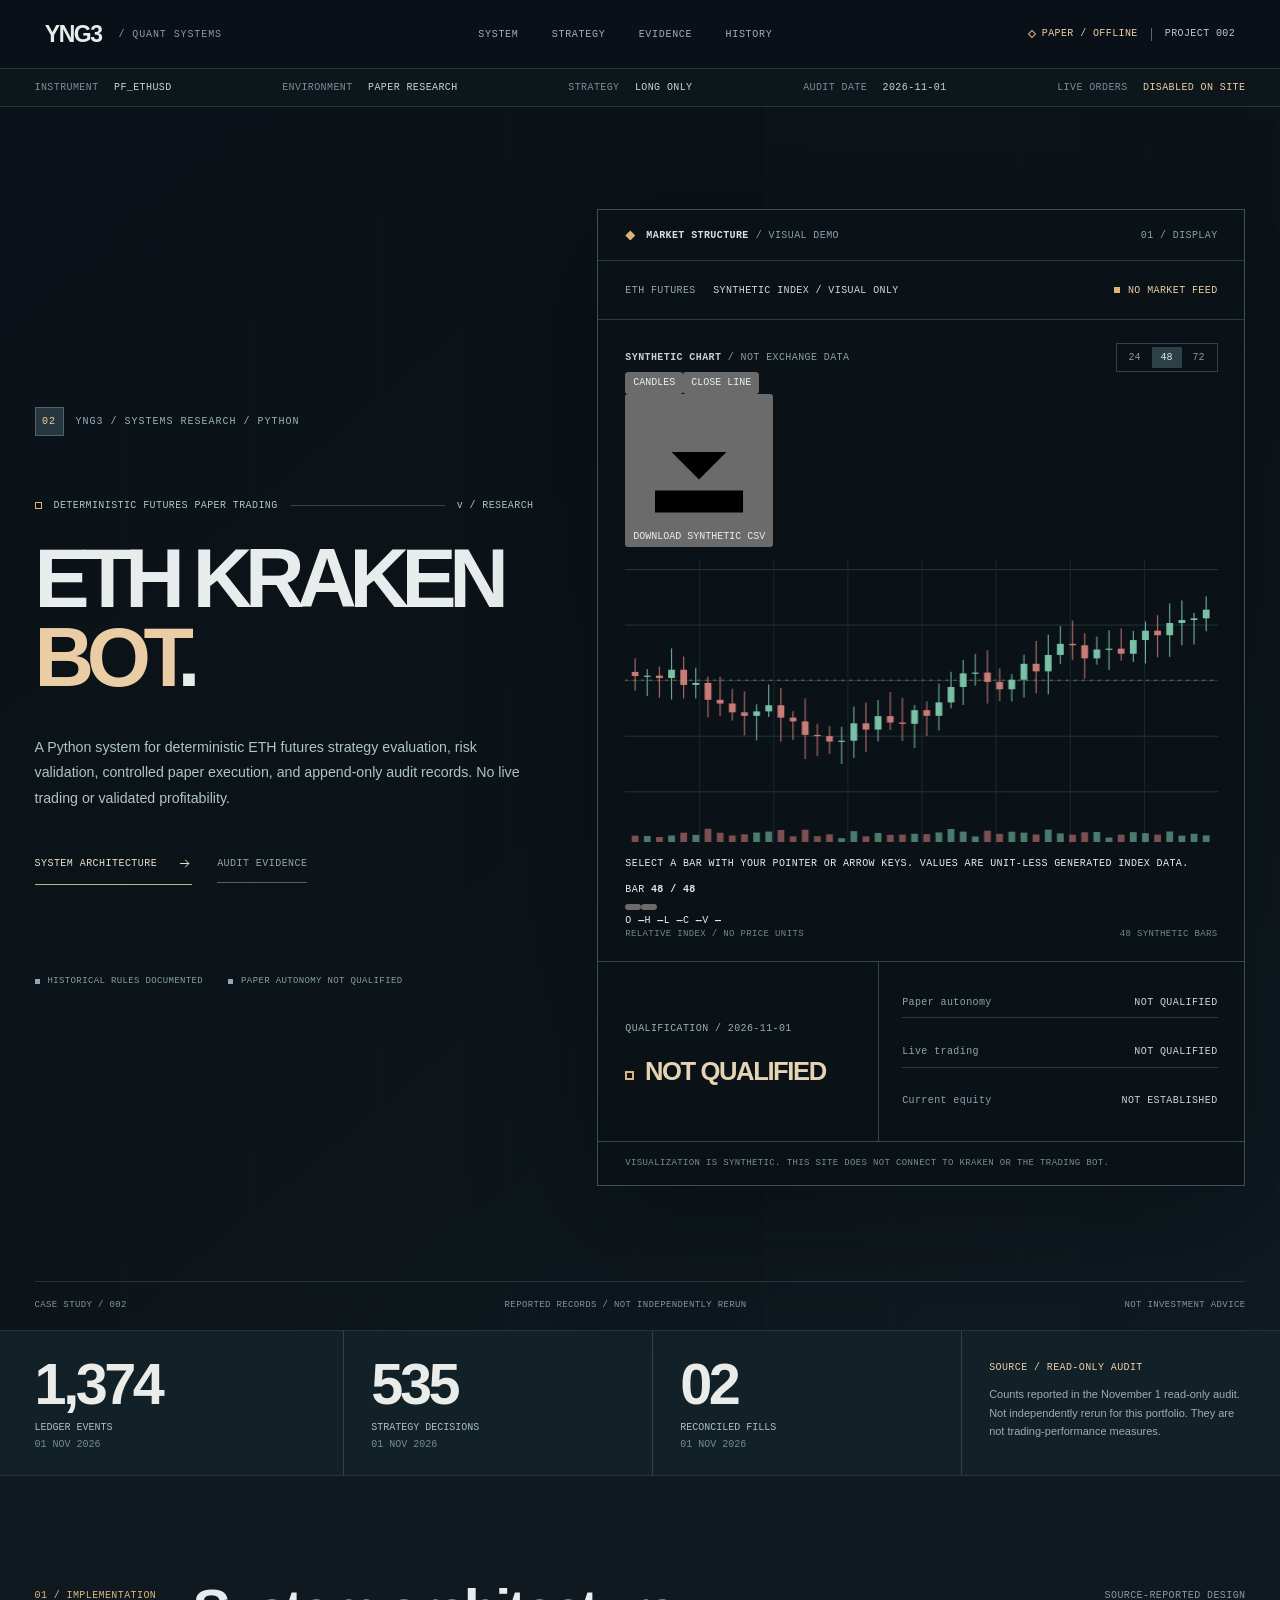
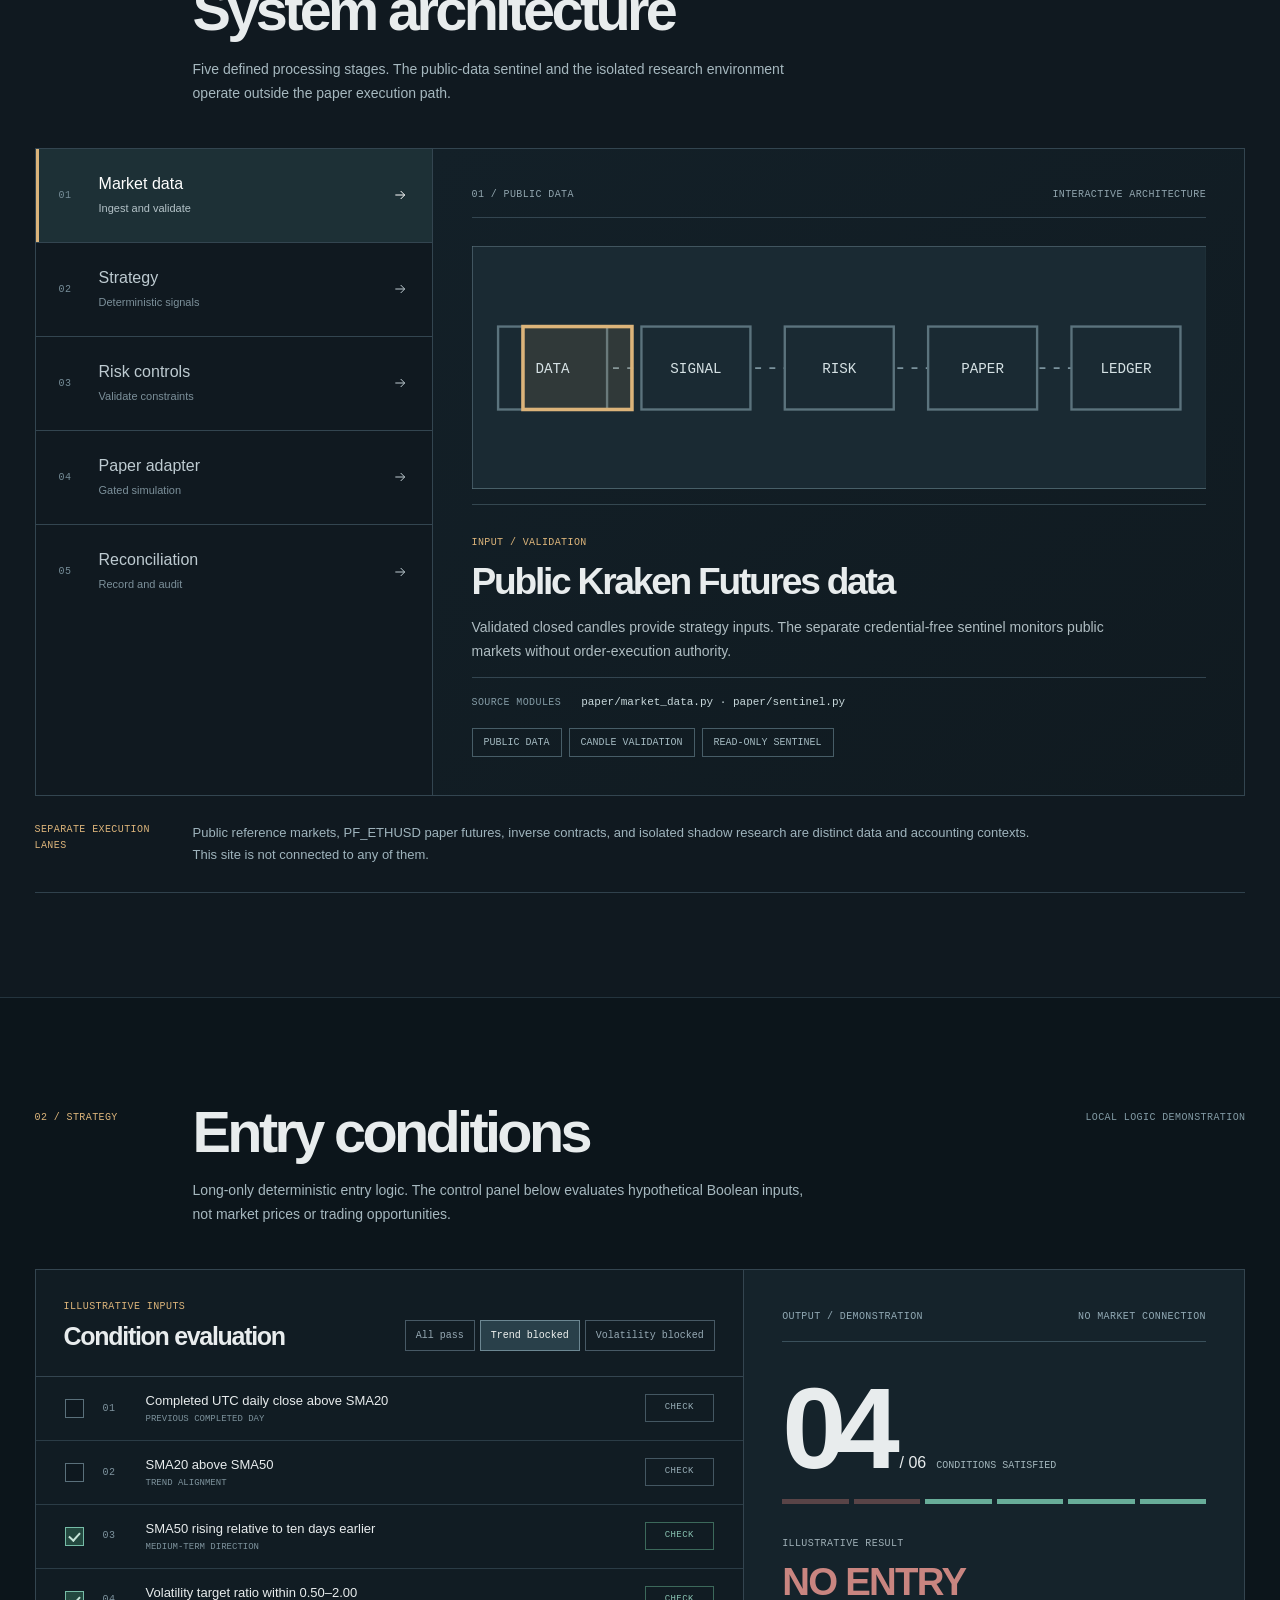
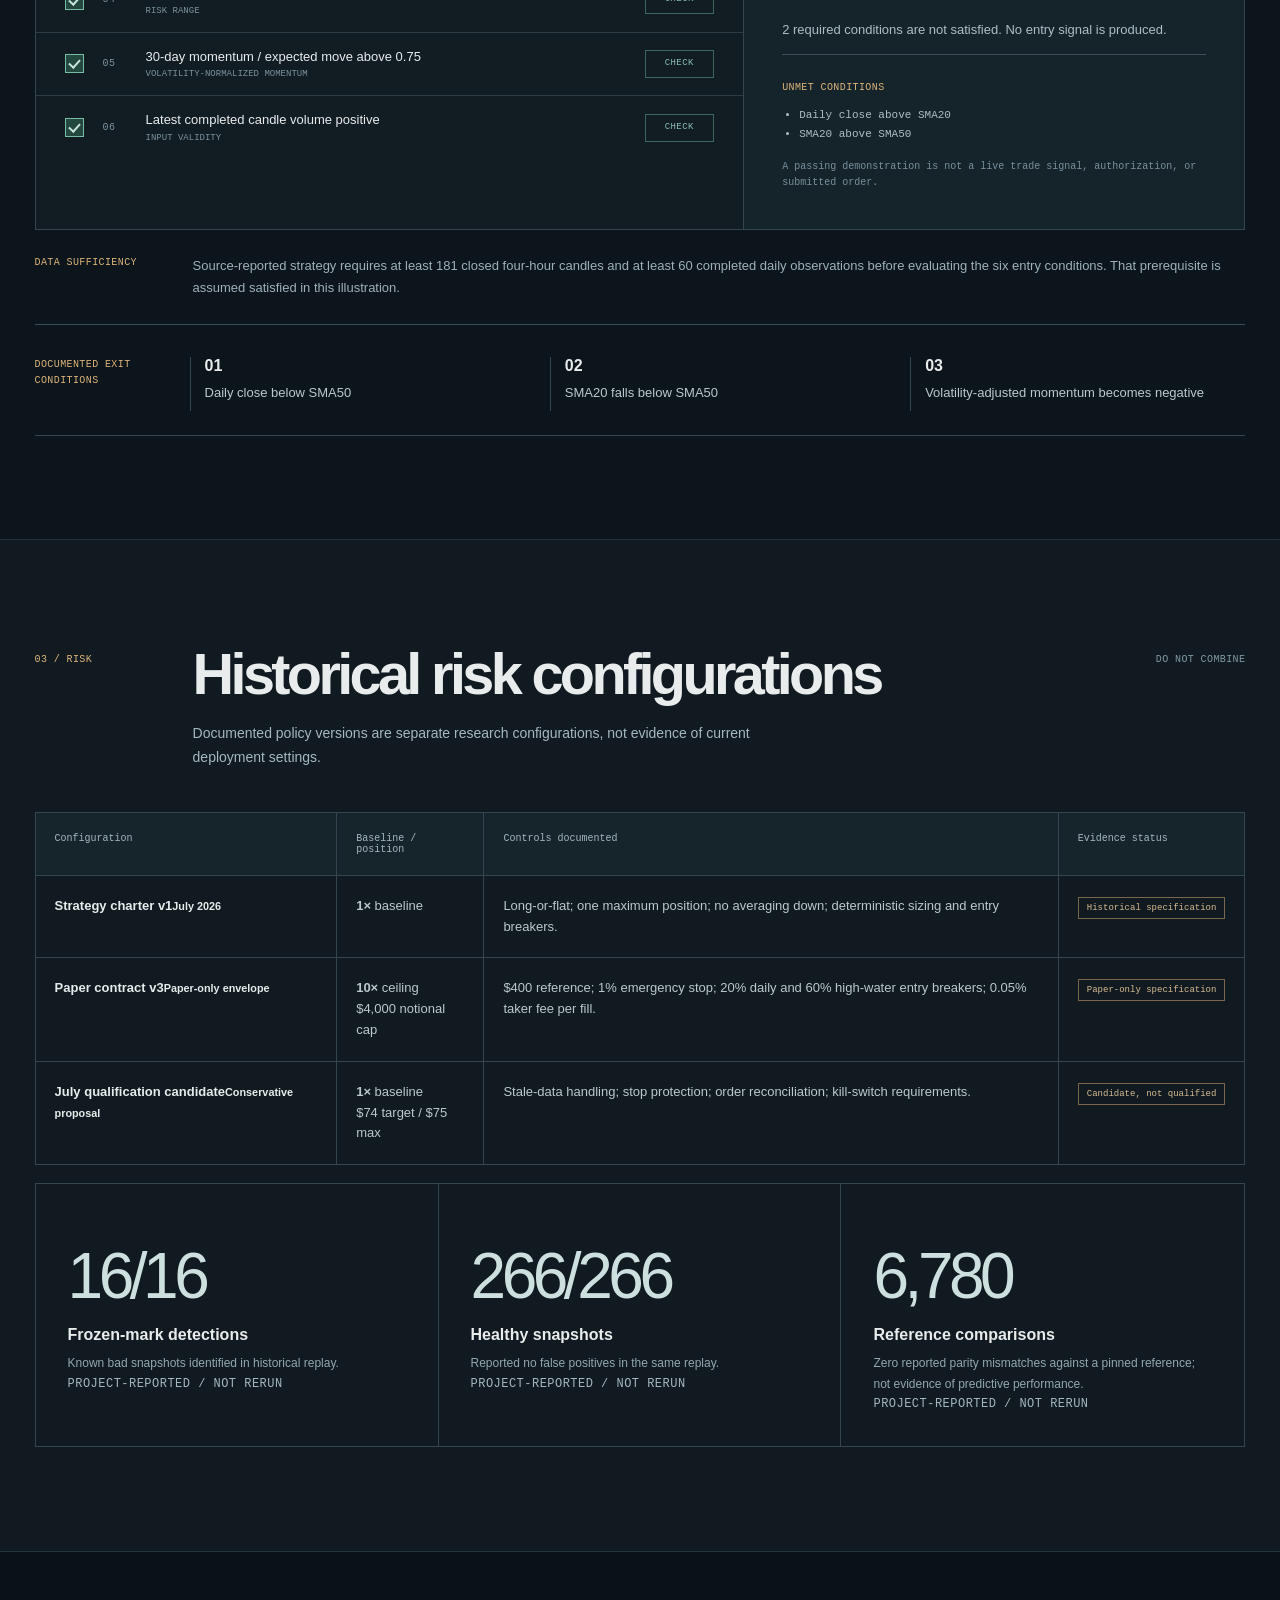
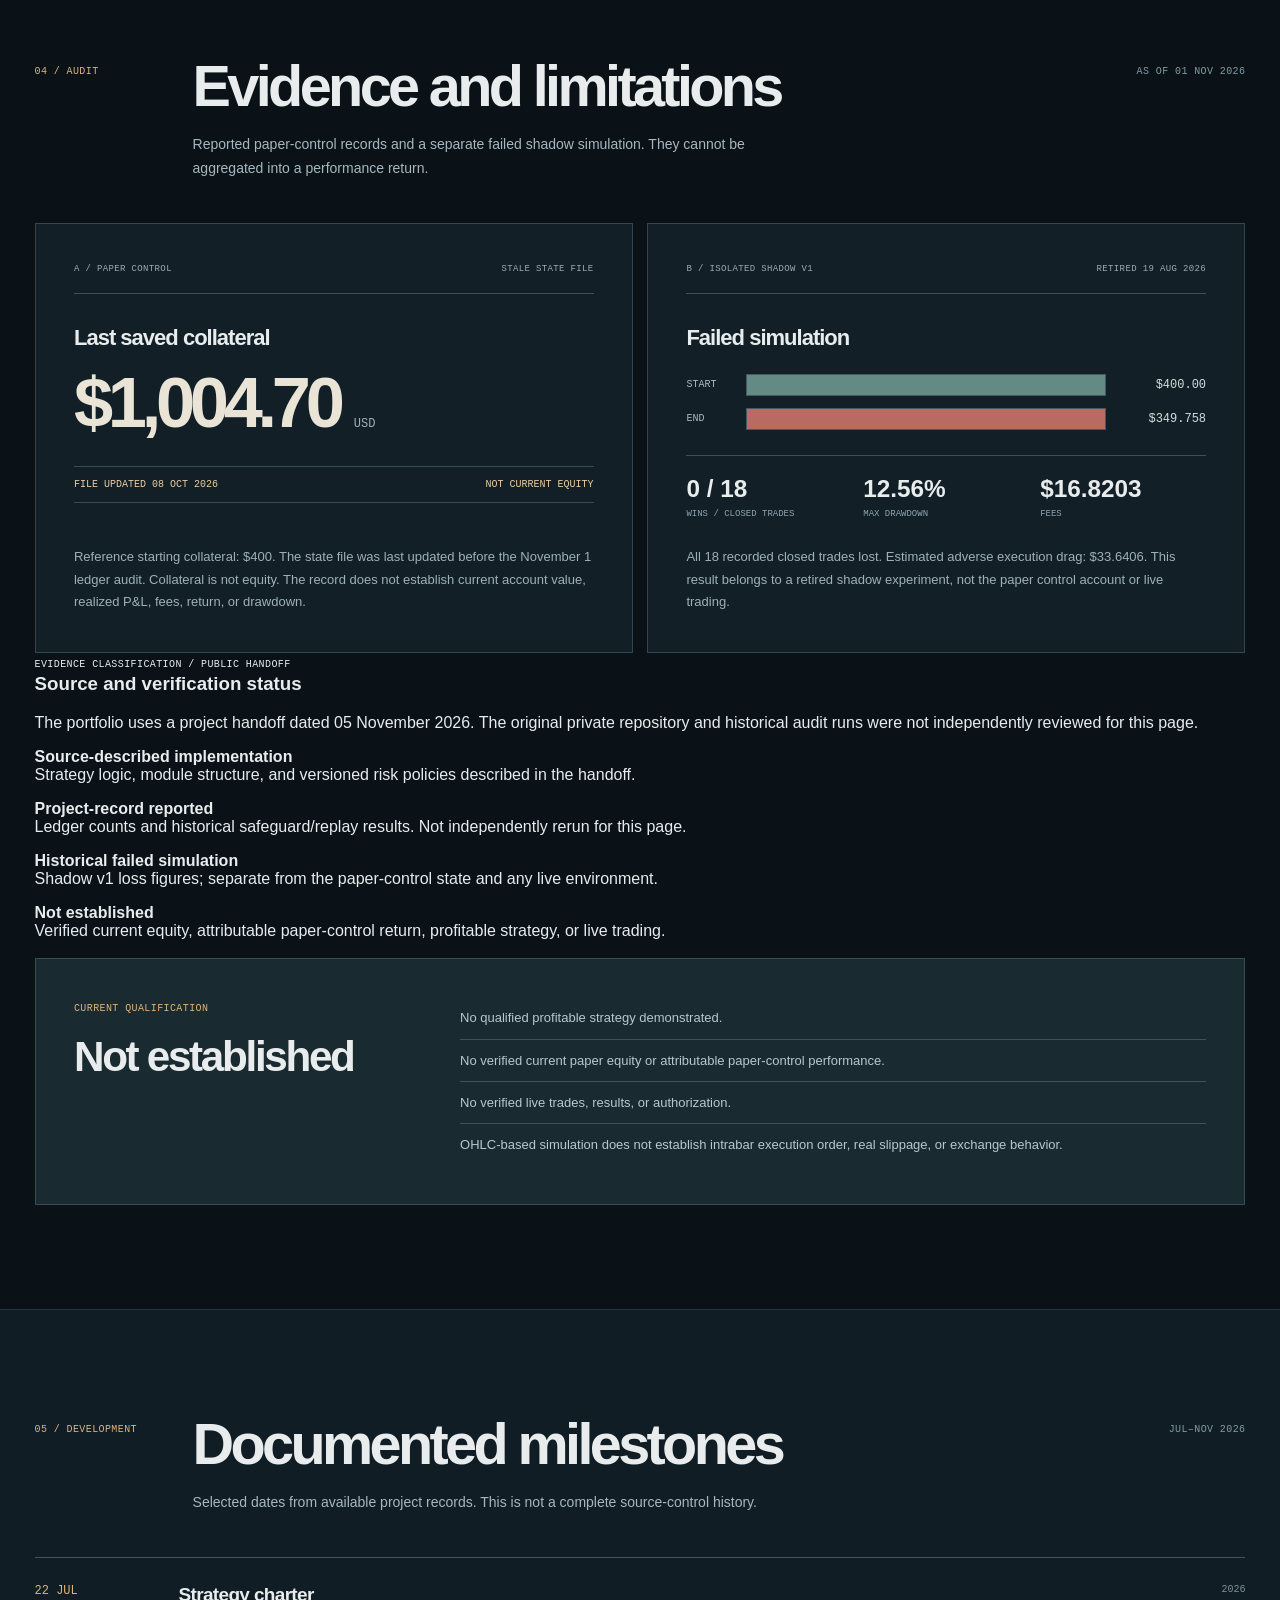
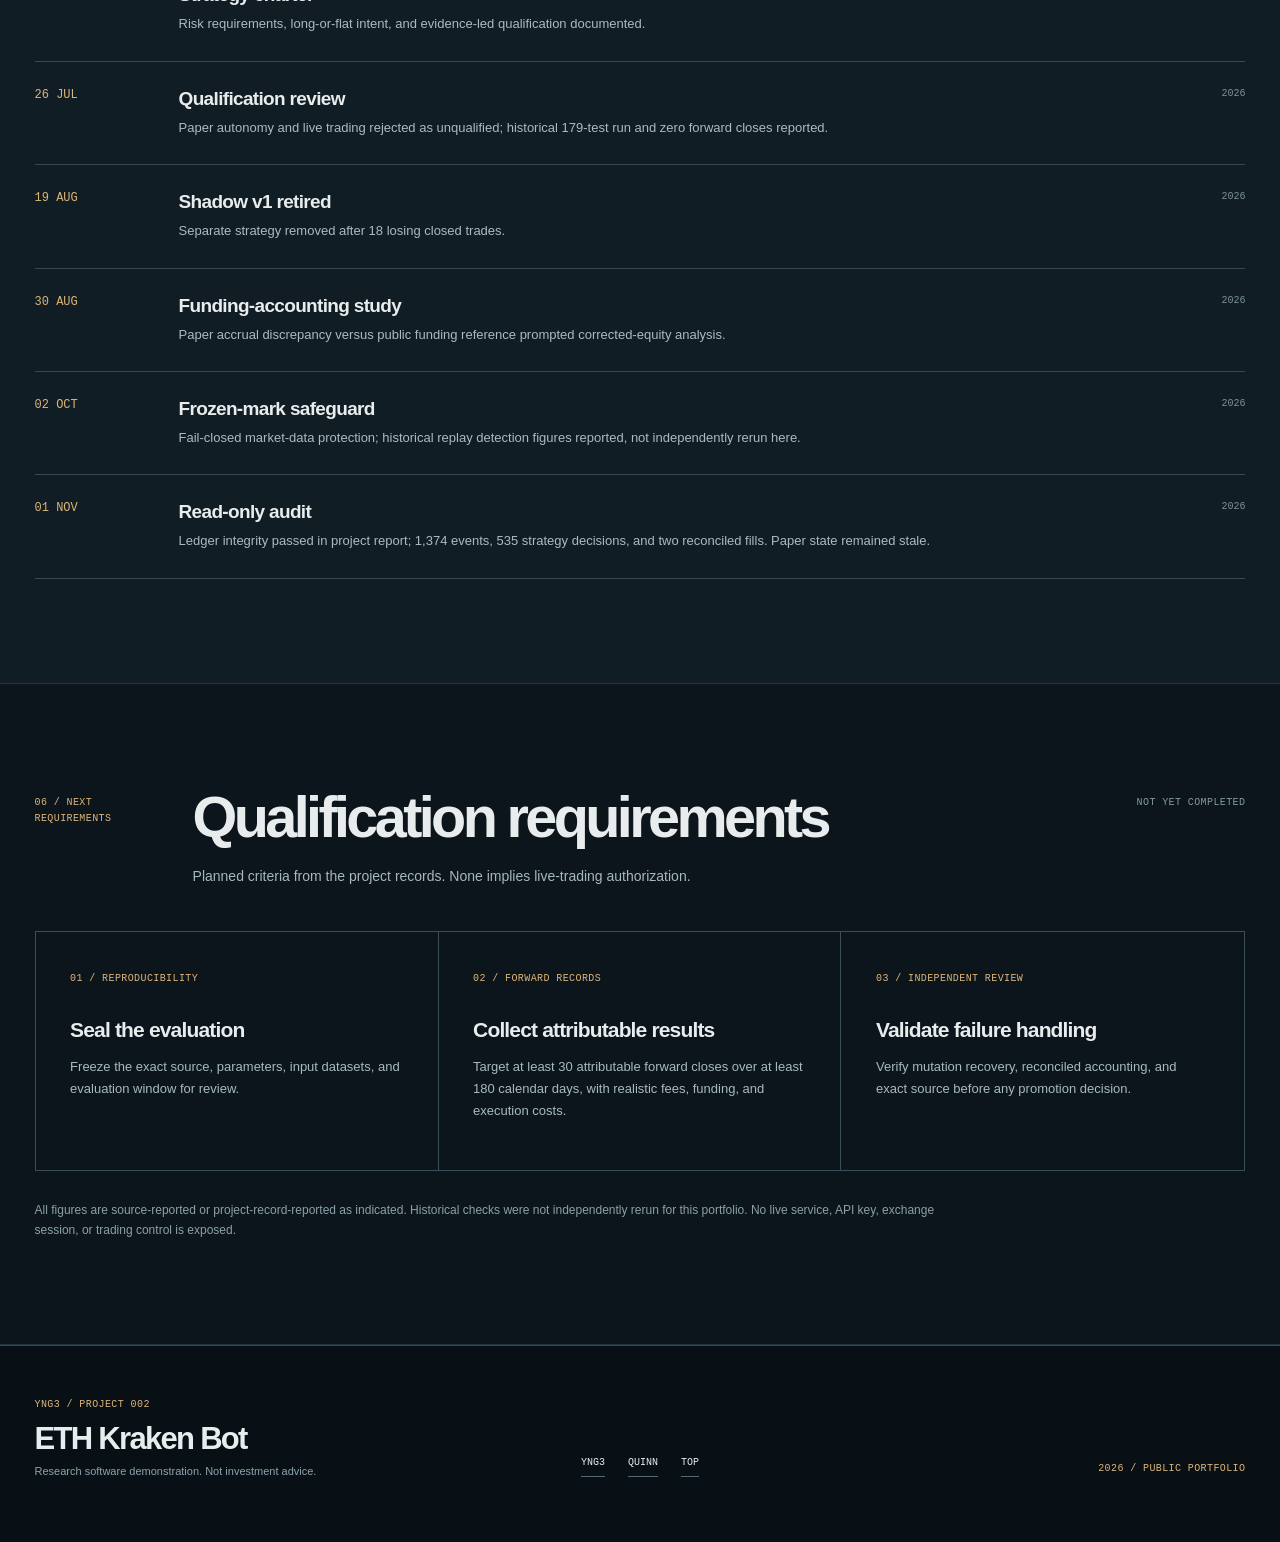
==== commit a73872ed: "Refine ETH portfolio: index.html UI and technical clarity" ====
--- a/eth/index.html
+++ b/eth/index.html
@@ -7,6 +7,7 @@
 <meta name="color-scheme" content="dark">
 <meta name="description" content="ETH Kraken Bot: deterministic Python paper-trading research. Architecture, strategy conditions, risk configurations, and reported audit evidence. No live trading or verified returns.">
 <meta name="referrer" content="no-referrer">
+<meta name="robots" content="index,follow">
 <meta http-equiv="Content-Security-Policy" content="default-src 'self'; script-src 'self'; style-src 'self'; img-src 'self' data:; connect-src 'none'; object-src 'none'; frame-src 'none'; base-uri 'self'; form-action 'none'">
 <meta property="og:type" content="website">
 <meta property="og:title" content="ETH Kraken Bot | Paper-Trading Research | YNG3">
@@ -39,10 +40,14 @@
       </div>
       <div class="hero-terminal">
         <div class="terminal-top mono"><div class="terminal-title"><span class="terminal-mark" aria-hidden="true"></span><b>MARKET STRUCTURE</b><span> / VISUAL DEMO</span></div><span class="terminal-corner">01 / DISPLAY</span></div>
-        <div class="terminal-instruments mono"><span>ETH FUTURES <b>SIMULATED INDEX</b></span><div><span class="chart-led" aria-hidden="true"></span> NO MARKET FEED</div></div>
+        <div class="terminal-instruments mono"><span>ETH FUTURES <b>SYNTHETIC INDEX / VISUAL ONLY</b></span><div><span class="chart-led" aria-hidden="true"></span> NO MARKET FEED</div></div>
         <div class="chart-pane">
-          <div class="chart-title mono"><div><b>ILLUSTRATIVE CANDLES</b><span> / SYNTHETIC ONLY</span></div><div class="chart-range" role="group" aria-label="Illustrative chart sample length"><button type="button" class="range-btn" data-range="24" aria-pressed="false">24</button><button type="button" class="range-btn" data-range="48" aria-pressed="true">48</button><button type="button" class="range-btn" data-range="72" aria-pressed="false">72</button></div></div>
-          <canvas id="marketChart" aria-label="Illustrative synthetic candlestick chart. Generated data, not actual ETH prices, strategy returns, or trades." role="img">Synthetic candlestick illustration. No actual ETH market data is displayed.</canvas>
+          <div class="chart-title mono"><div><b>SYNTHETIC CHART</b><span> / NOT EXCHANGE DATA</span></div><div class="chart-range" role="group" aria-label="Illustrative chart sample length"><button type="button" class="range-btn" data-range="24" aria-pressed="false">24</button><button type="button" class="range-btn" data-range="48" aria-pressed="true">48</button><button type="button" class="range-btn" data-range="72" aria-pressed="false">72</button></div></div>
+          <div class="chart-toolbar mono"><div class="chart-view" role="group" aria-label="Synthetic chart display"><button type="button" class="view-btn" data-view="candles" aria-pressed="true">CANDLES</button><button type="button" class="view-btn" data-view="close" aria-pressed="false">CLOSE LINE</button></div><button class="chart-export" type="button" id="export-synthetic" title="Download the generated chart data, not trading history"><svg viewBox="0 0 24 24" aria-hidden="true"><path d="M12 3v12m-5-5 5 5 5-5M4 17v4h16v-4"/></svg> DOWNLOAD SYNTHETIC CSV</button></div>
+          <canvas id="marketChart" tabindex="0" aria-label="Interactive synthetic chart; use left and right arrows to inspect generated bars" aria-describedby="chart-description chart-readout">Synthetic candlestick illustration. No actual ETH market data is displayed.</canvas>
+          <p class="chart-help mono" id="chart-description">SELECT A BAR WITH YOUR POINTER OR ARROW KEYS. VALUES ARE UNIT-LESS GENERATED INDEX DATA.</p>
+          <div class="chart-inspector mono" id="chart-readout" role="group" aria-label="Selected synthetic bar values"><div class="inspection-nav"><span>BAR <b id="inspect-bar">48 / 48</b></span><div><button id="inspect-prev" type="button" aria-label="Inspect previous synthetic bar"><svg viewBox="0 0 24 24" aria-hidden="true"><path d="m15 5-7 7 7 7"/></svg></button><button id="inspect-next" type="button" aria-label="Inspect next synthetic bar"><svg viewBox="0 0 24 24" aria-hidden="true"><path d="m9 5 7 7-7 7"/></svg></button></div></div><div class="inspection-values"><span>O <b id="inspect-open">—</b></span><span>H <b id="inspect-high">—</b></span><span>L <b id="inspect-low">—</b></span><span>C <b id="inspect-close">—</b></span><span>V <b id="inspect-volume">—</b></span></div></div>
+          <span id="chart-sr-announcement" class="sr-only" role="status" aria-live="polite" aria-atomic="true"></span>
           <div class="chart-axis mono"><span>RELATIVE INDEX / NO PRICE UNITS</span><span id="chart-count">48 SYNTHETIC BARS</span></div>
         </div>
         <div class="terminal-bottom"><div class="qual-mini"><span class="mono">QUALIFICATION / 2026-11-01</span><strong><span class="qual-status" aria-hidden="true"></span> NOT QUALIFIED</strong></div><div class="mini-book mono" aria-label="System qualification facts"><div><span>Paper autonomy</span><b>NOT QUALIFIED</b></div><div><span>Live trading</span><b>NOT QUALIFIED</b></div><div><span>Current equity</span><b>NOT ESTABLISHED</b></div></div></div>
@@ -67,7 +72,7 @@
         <button type="button" class="stage" role="tab" id="stage-4" aria-controls="stage-panel" aria-selected="false" tabindex="-1" data-stage="4"><span class="stage-number mono">05</span><span><b>Reconciliation</b><small>Record and audit</small></span><svg viewBox="0 0 24 24" aria-hidden="true"><path d="M5 12h14M13 6l6 6-6 6"/></svg></button>
       </div><div class="stage-panel" id="stage-panel" role="tabpanel" tabindex="0" aria-labelledby="stage-0">
         <div class="diagram-head"><span class="mono" id="stage-tag">01 / PUBLIC DATA</span><span class="mono">INTERACTIVE ARCHITECTURE</span></div>
-        <div class="flow-illustration" aria-hidden="true"><svg viewBox="0 0 580 205" preserveAspectRatio="xMidYMid meet"><defs><pattern id="technicalgrid" width="20" height="20" patternUnits="userSpaceOnUse"><path d="M20 0H0V20" fill="none" stroke="#b8bab6" stroke-width=".6" opacity=".45"/></pattern></defs><rect x="0" y="0" width="580" height="205" fill="url(#technicalgrid)"/><path d="M44 103H537" stroke="#b5b7b1" stroke-width="2" stroke-dasharray="4 8"/><g fill="#e5e4dd" stroke="#a0a4a0" stroke-width="2"><rect x="43" y="68" width="72" height="70"/><rect x="172" y="68" width="72" height="70"/><rect x="301" y="68" width="72" height="70"/><rect x="430" y="68" width="72" height="70"/></g><rect x="43" y="68" width="72" height="70" class="active-node" id="flow-active"/><g font-size="12" font-family="monospace" fill="#494d4b" text-anchor="middle"><text x="79" y="107">DATA</text><text x="208" y="107">RULE</text><text x="337" y="107">GATE</text><text x="466" y="107">LOG</text></g><g fill="#a5aaa5"><circle cx="44" cy="103" r="3"/><circle cx="536" cy="103" r="3"/></g></svg></div>
+        <div class="flow-illustration" aria-hidden="true"><svg viewBox="0 0 620 205" preserveAspectRatio="xMidYMid meet"><defs><pattern id="technicalgrid" width="20" height="20" patternUnits="userSpaceOnUse"><path d="M20 0H0V20" fill="none" stroke="#b8bab6" stroke-width=".6" opacity=".45"/></pattern></defs><rect x="0" y="0" width="620" height="205" fill="url(#technicalgrid)"/><path d="M35 103H587" stroke="#b5b7b1" stroke-width="1.5" stroke-dasharray="5 7"/><g fill="#e5e4dd" stroke="#a0a4a0" stroke-width="2"><rect x="22" y="68" width="92" height="70"/><rect x="143" y="68" width="92" height="70"/><rect x="264" y="68" width="92" height="70"/><rect x="385" y="68" width="92" height="70"/><rect x="506" y="68" width="92" height="70"/></g><rect x="22" y="68" width="92" height="70" class="active-node" id="flow-active"/><g font-size="12" font-family="monospace" fill="#d5e1e4" text-anchor="middle"><text x="68" y="107">DATA</text><text x="189" y="107">SIGNAL</text><text x="310" y="107">RISK</text><text x="431" y="107">PAPER</text><text x="552" y="107">LEDGER</text></g></svg></div>
         <div class="stage-detail"><span class="mono stage-meta" id="stage-meta">DATA INPUT / VALIDATED</span><h3 id="stage-heading">Public Kraken Futures data</h3><p id="stage-description">Validated closed candles provide strategy inputs. The separate credential-free sentinel monitors public markets without order-execution authority.</p><div class="source-line"><span class="mono">SOURCE MODULES</span><code id="stage-source">paper/market_data.py · paper/sentinel.py</code></div><div class="tag-line" id="stage-tags"><span>PUBLIC DATA</span><span>VALIDATION</span><span>READ-ONLY SENTINEL</span></div></div>
       </div></div>
       <div class="architecture-note"><span class="mono">SEPARATE EXECUTION LANES</span><p>Public reference markets, PF_ETHUSD paper futures, inverse contracts, and isolated shadow research are distinct data and accounting contexts. This site is not connected to any of them.</p></div>
@@ -101,6 +106,7 @@
   <section class="section evidence-section" id="evidence" aria-labelledby="evidence-title"><div class="container"><div class="section-top"><span class="section-id mono">04 / AUDIT</span><div><h2 id="evidence-title">Evidence and limitations</h2><p class="section-deck">Reported paper-control records and a separate failed shadow simulation. They cannot be aggregated into a performance return.</p></div><span class="side-aside mono">AS OF 01 NOV 2026</span></div>
     <div class="evidence-layout"><article class="evidence-card paper-card"><div class="evidence-header"><span class="mono">A / PAPER CONTROL</span><span class="mono">STALE STATE FILE</span></div><h3>Last saved collateral</h3><div class="collateral">$1,004.70 <span>USD</span></div><div class="status-bar"><span>FILE UPDATED 08 OCT 2026</span><span>NOT CURRENT EQUITY</span></div><p>Reference starting collateral: $400. The state file was last updated before the November 1 ledger audit. Collateral is not equity. The record does not establish current account value, realized P&amp;L, fees, return, or drawdown.</p></article>
     <article class="evidence-card shadow-card"><div class="evidence-header"><span class="mono">B / ISOLATED SHADOW V1</span><span class="mono">RETIRED 19 AUG 2026</span></div><h3>Failed simulation</h3><div class="shadow-bars" aria-label="Shadow simulation started at $400 and ended at $349.758; this was not live or control-account trading"><div class="bar-row"><span>START</span><div class="bar-track"><div style="width:100%" class="start-bar"></div></div><b>$400.00</b></div><div class="bar-row"><span>END</span><div class="bar-track"><div style="width:87.44%" class="end-bar"></div></div><b>$349.758</b></div></div><div class="shadow-stats"><div><strong>0 / 18</strong><small>WINS / CLOSED TRADES</small></div><div><strong>12.56%</strong><small>MAX DRAWDOWN</small></div><div><strong>$16.8203</strong><small>FEES</small></div></div><p>All 18 recorded closed trades lost. Estimated adverse execution drag: $33.6406. This result belongs to a retired shadow experiment, not the paper control account or live trading.</p></article></div>
+    <div class="evidence-provenance" aria-labelledby="provenance-title"><div class="provenance-head"><span class="mono">EVIDENCE CLASSIFICATION / PUBLIC HANDOFF</span><h3 id="provenance-title">Source and verification status</h3><p>The portfolio uses a project handoff dated 05 November 2026. The original private repository and historical audit runs were not independently reviewed for this page.</p></div><div class="provenance-grid"><div><span class="provenance-marker"></span><strong>Source-described implementation</strong><p>Strategy logic, module structure, and versioned risk policies described in the handoff.</p></div><div><span class="provenance-marker"></span><strong>Project-record reported</strong><p>Ledger counts and historical safeguard/replay results. Not independently rerun for this page.</p></div><div><span class="provenance-marker"></span><strong>Historical failed simulation</strong><p>Shadow v1 loss figures; separate from the paper-control state and any live environment.</p></div><div><span class="provenance-marker"></span><strong>Not established</strong><p>Verified current equity, attributable paper-control return, profitable strategy, or live trading.</p></div></div></div>
     <div class="limitations"><div><span class="mono">CURRENT QUALIFICATION</span><h3>Not established</h3></div><ul><li>No qualified profitable strategy demonstrated.</li><li>No verified current paper equity or attributable paper-control performance.</li><li>No verified live trades, results, or authorization.</li><li>OHLC-based simulation does not establish intrabar execution order, real slippage, or exchange behavior.</li></ul></div>
   </div></section>
   <section class="section timeline-section" id="timeline" aria-labelledby="timeline-title"><div class="container"><div class="section-top"><span class="section-id mono">05 / DEVELOPMENT</span><div><h2 id="timeline-title">Documented milestones</h2><p class="section-deck">Selected dates from available project records. This is not a complete source-control history.</p></div><span class="side-aside mono">JUL–NOV 2026</span></div>
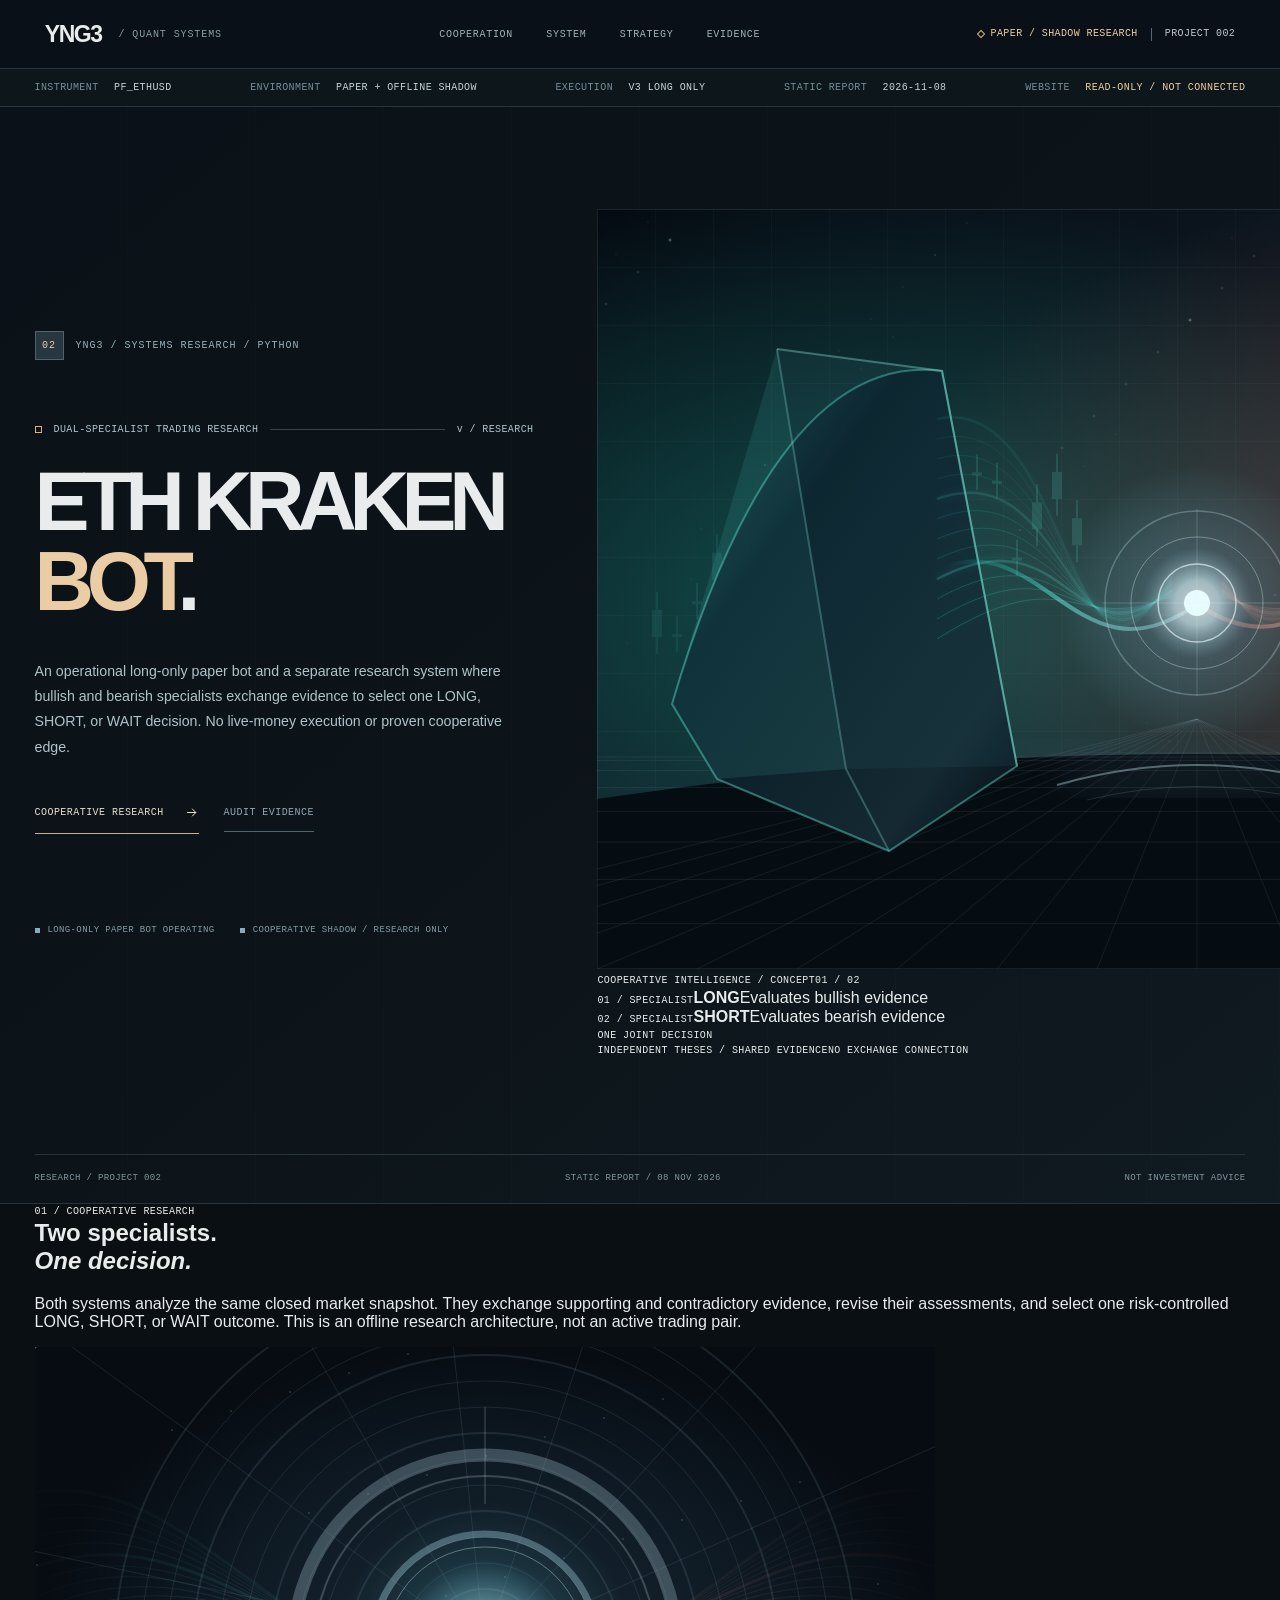
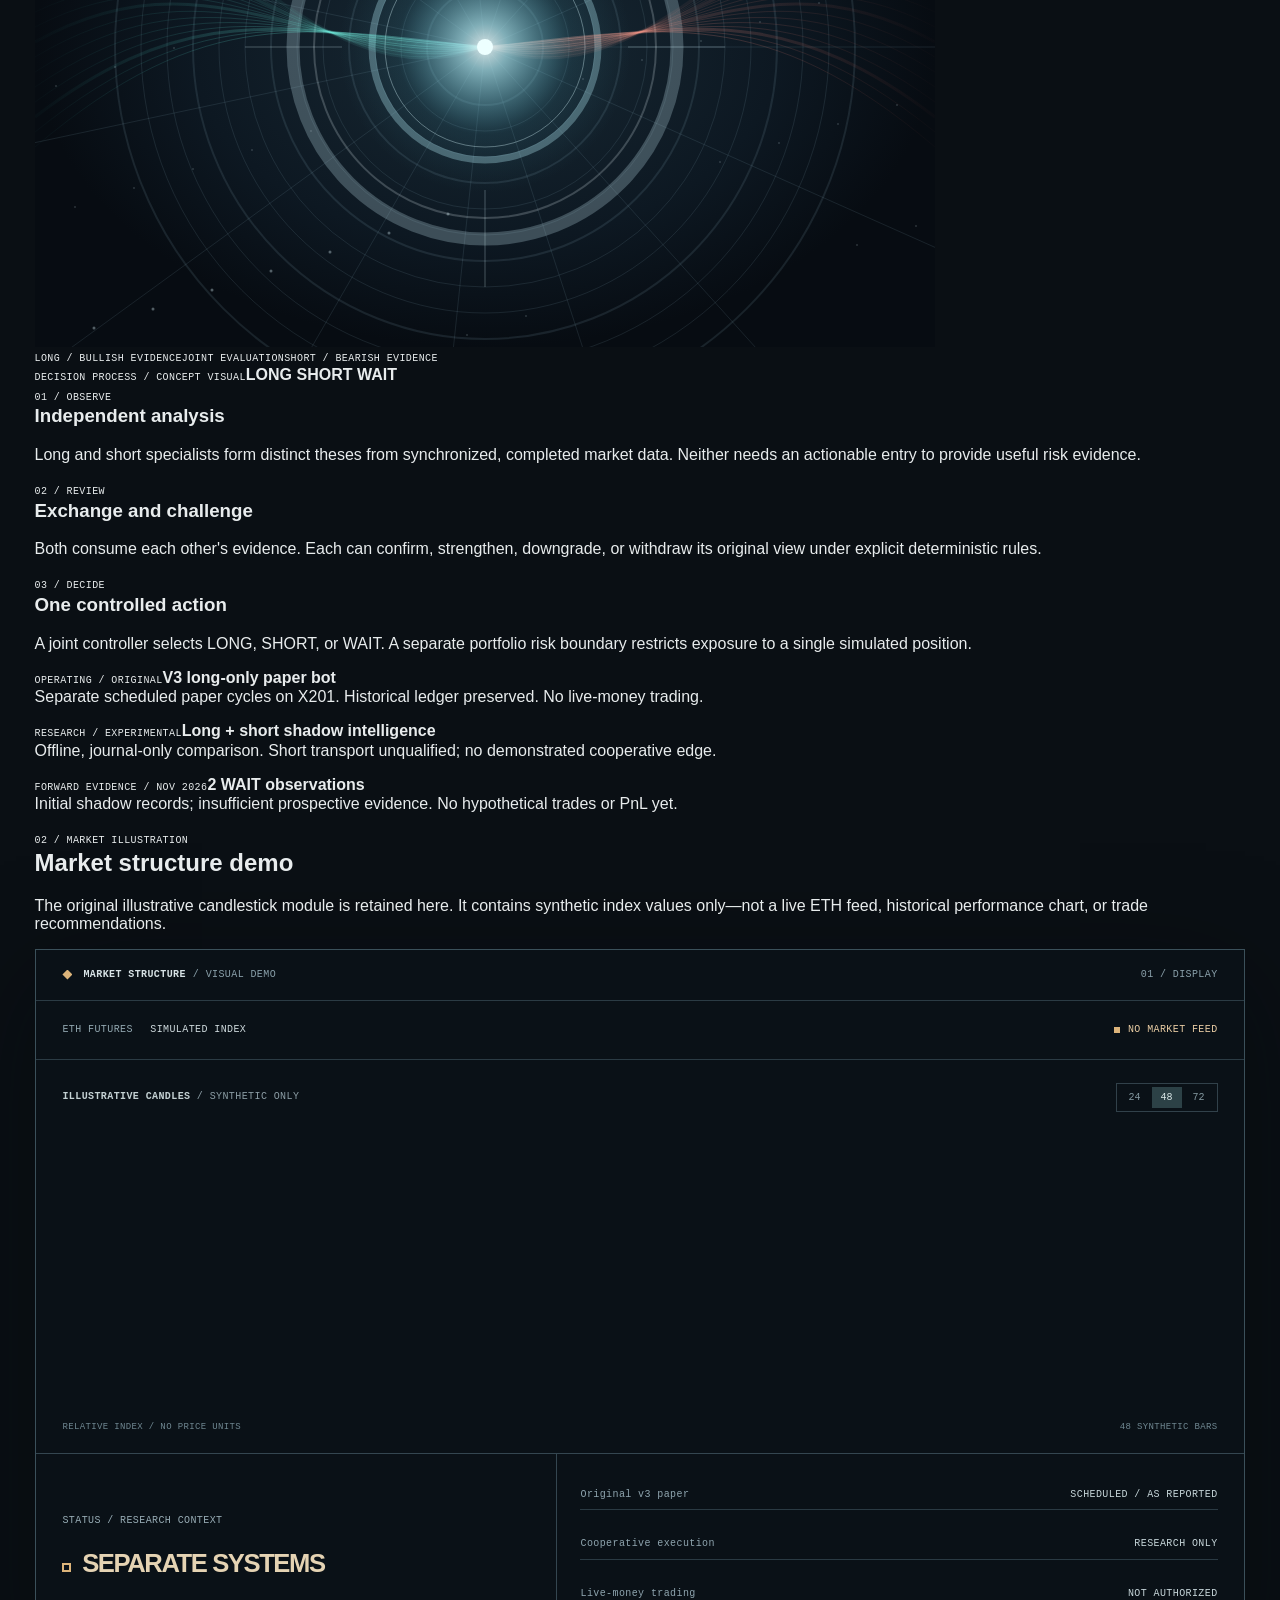
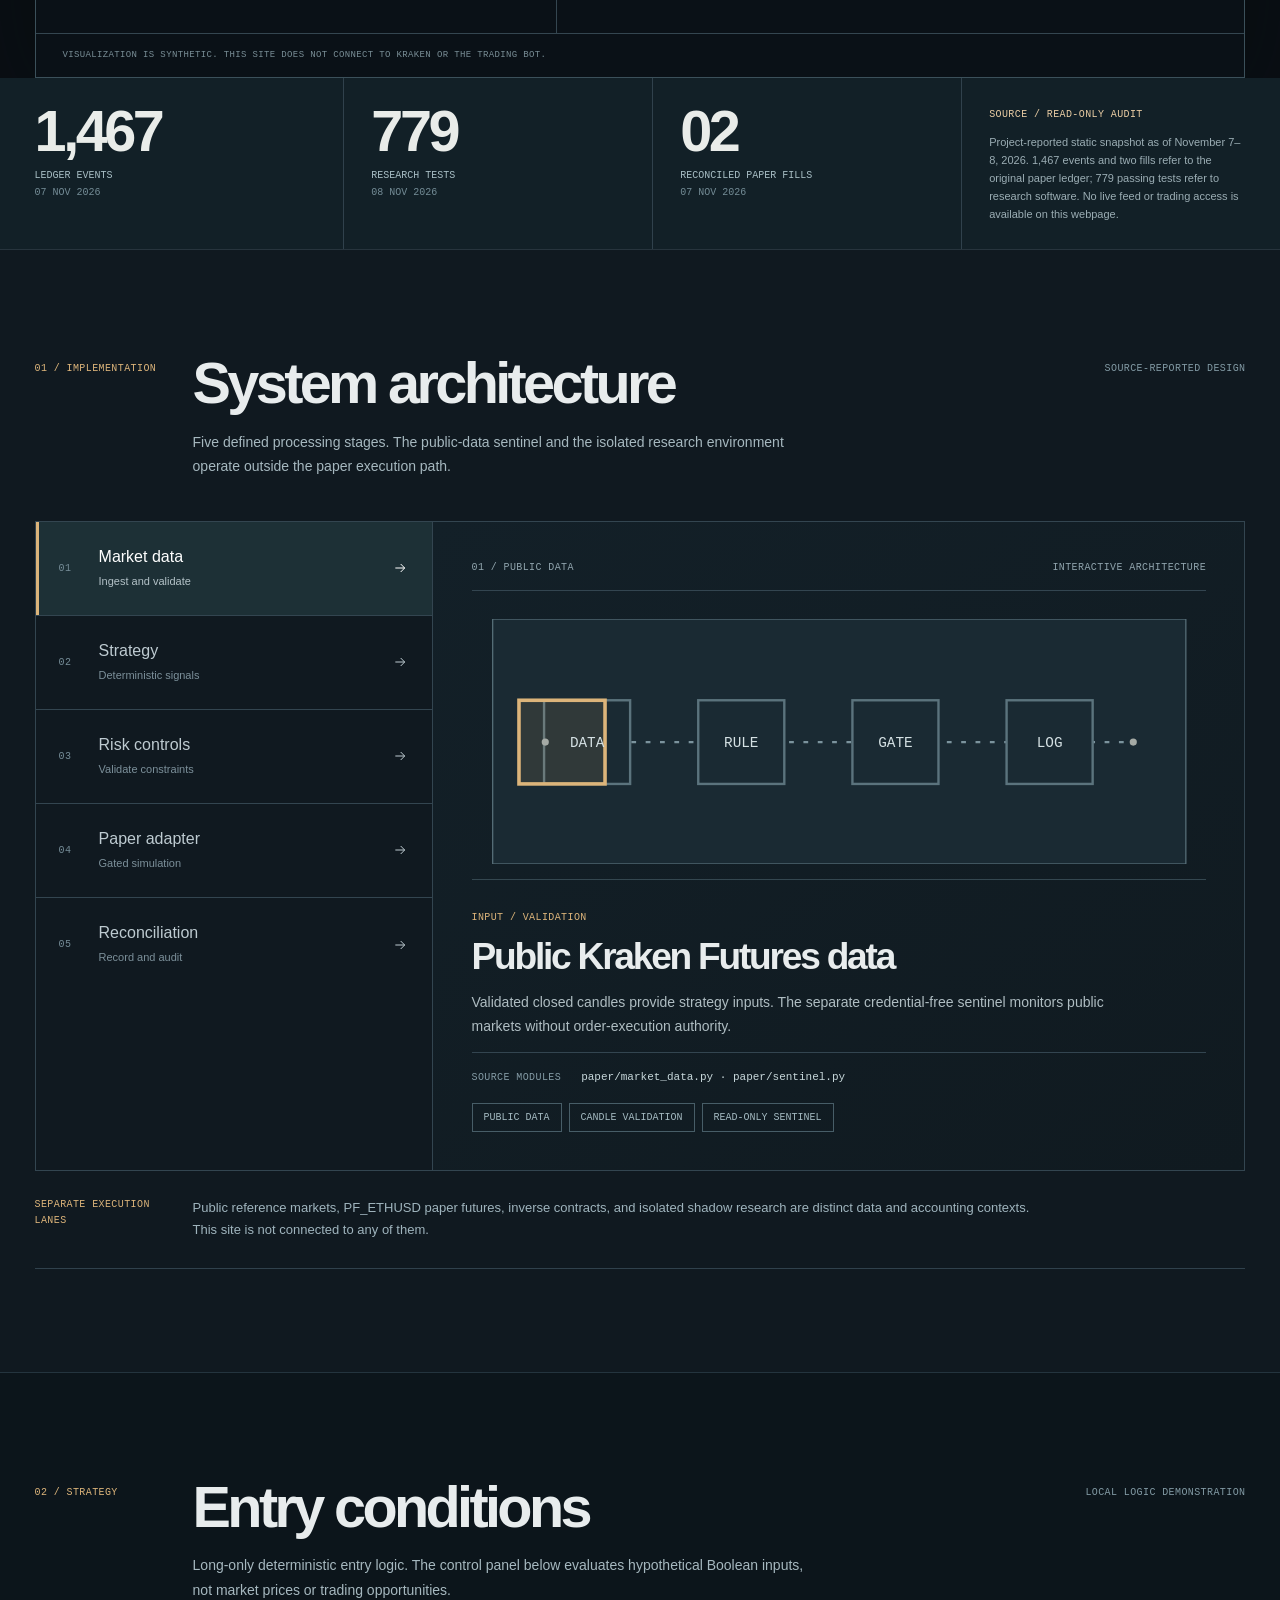
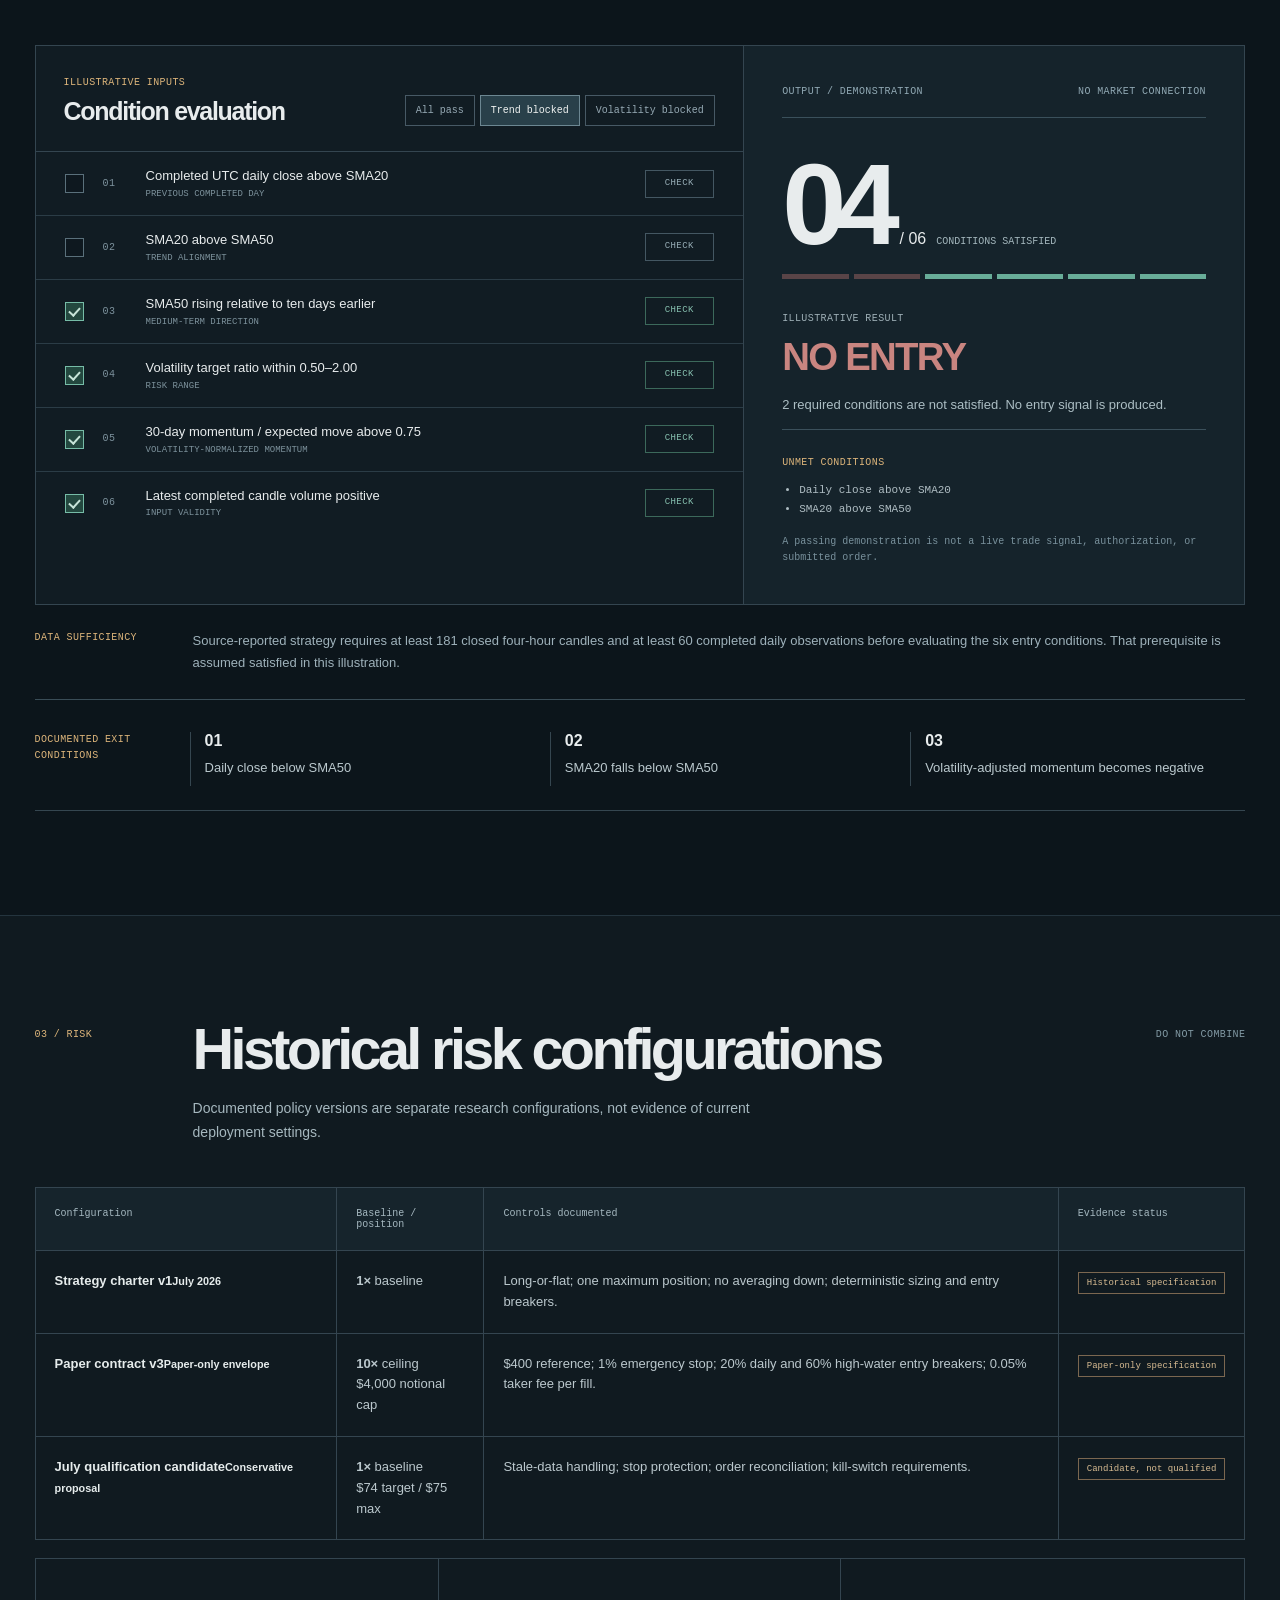
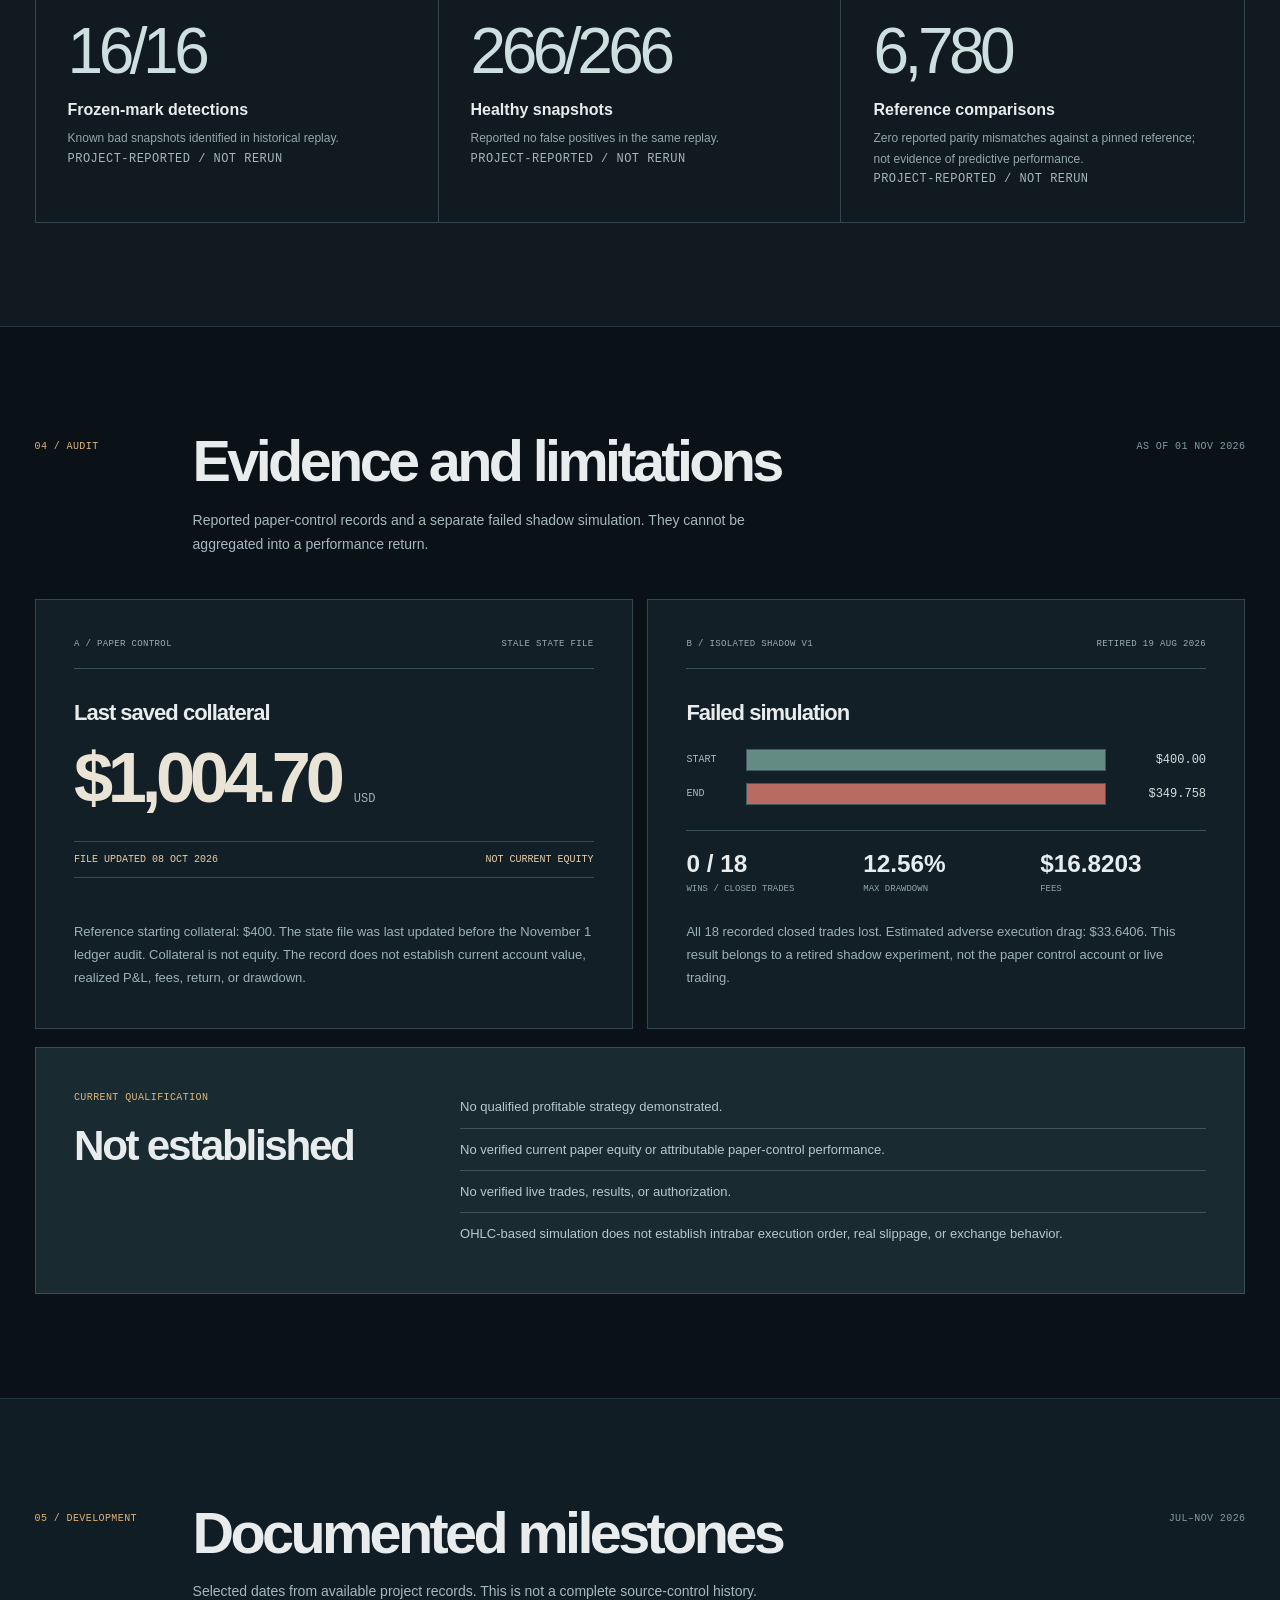
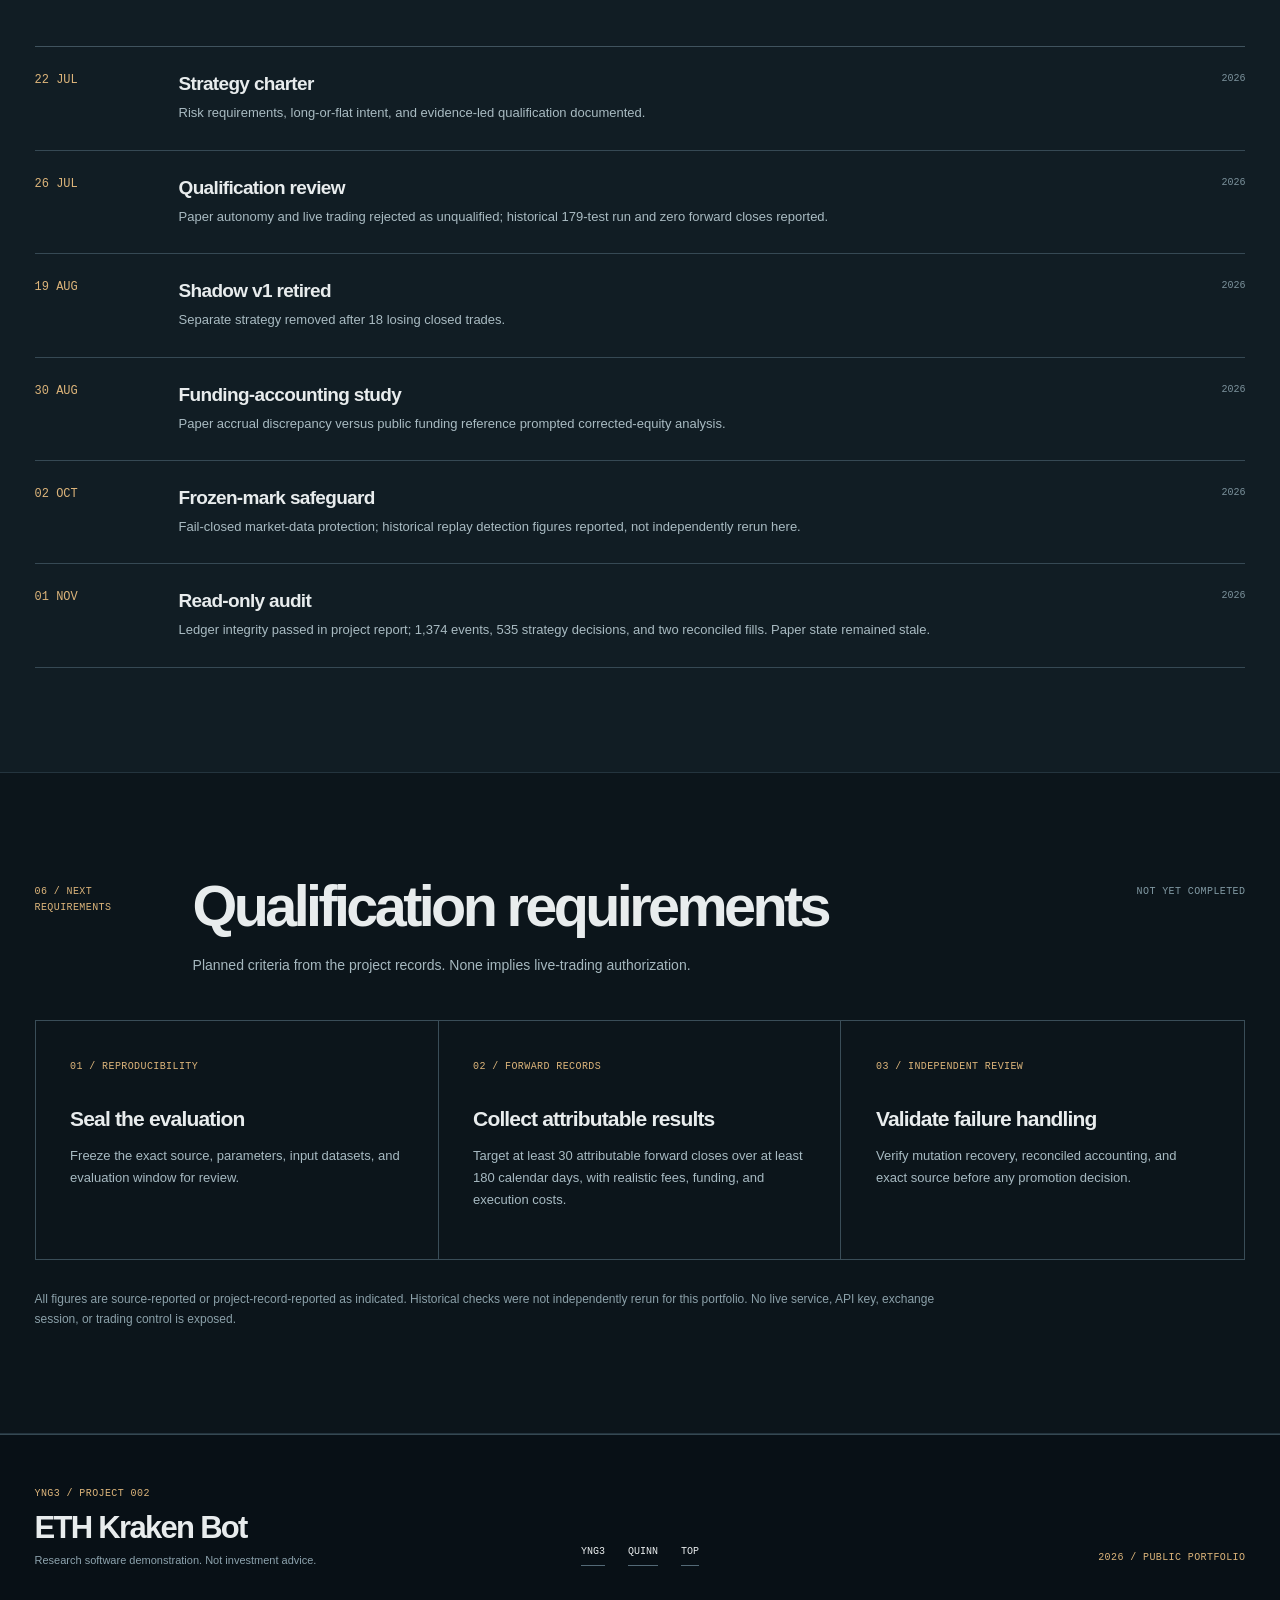
==== commit 063c5b34: "Introduce cinematic dual-agent research visual narrative" ====
--- a/eth/index.html
+++ b/eth/index.html
@@ -5,13 +5,12 @@
 <meta name="viewport" content="width=device-width,initial-scale=1,viewport-fit=cover">
 <meta name="theme-color" content="#0b0f13">
 <meta name="color-scheme" content="dark">
-<meta name="description" content="ETH Kraken Bot: deterministic Python paper-trading research. Architecture, strategy conditions, risk configurations, and reported audit evidence. No live trading or verified returns.">
+<meta name="description" content="ETH Kraken Bot: original long-only paper trading system and isolated dual-agent cooperative intelligence research. Two specialists, one evidence-based decision. No verified cooperative edge.">
 <meta name="referrer" content="no-referrer">
-<meta name="robots" content="index,follow">
 <meta http-equiv="Content-Security-Policy" content="default-src 'self'; script-src 'self'; style-src 'self'; img-src 'self' data:; connect-src 'none'; object-src 'none'; frame-src 'none'; base-uri 'self'; form-action 'none'">
 <meta property="og:type" content="website">
 <meta property="og:title" content="ETH Kraken Bot | Paper-Trading Research | YNG3">
-<meta property="og:description" content="Python ETH futures paper-trading research. Documented architecture, qualification limits, and historical audit evidence.">
+<meta property="og:description" content="A long-only ETH paper bot alongside isolated research into two analytical specialists reaching one joint LONG, SHORT, or WAIT decision.">
 <title>ETH Kraken Bot — Trading Research / YNG3</title>
 <link rel="icon" href="../logo.ico">
 <link rel="stylesheet" href="./design.css">
@@ -22,45 +21,75 @@
 <a class="skip" href="#overview">Skip to content</a>
 <header class="sitebar">
   <a class="brand" href="../" aria-label="YNG3 home"><span class="brand-mark">YNG3</span><span class="brand-sub">/ QUANT SYSTEMS</span></a>
-  <nav class="topnav" aria-label="Page sections"><a href="#system">System</a><a href="#strategy">Strategy</a><a href="#evidence">Evidence</a><a href="#timeline">History</a></nav>
-  <span class="top-index mono"><span class="market-status"><span class="market-status-dot" aria-hidden="true"></span> PAPER / OFFLINE</span><span class="index-block" aria-hidden="true"></span> PROJECT 002</span>
+  <nav class="topnav" aria-label="Page sections"><a href="#cooperation">Cooperation</a><a href="#system">System</a><a href="#strategy">Strategy</a><a href="#evidence">Evidence</a></nav>
+  <span class="top-index mono"><span class="market-status"><span class="market-status-dot" aria-hidden="true"></span> PAPER / SHADOW RESEARCH</span><span class="index-block" aria-hidden="true"></span> PROJECT 002</span>
 </header>
 <main id="overview">
-  <div class="ticker-bar" aria-label="Portfolio context, not exchange market data"><div class="ticker-track container mono"><span>INSTRUMENT <b>PF_ETHUSD</b></span><span>ENVIRONMENT <b>PAPER RESEARCH</b></span><span>STRATEGY <b>LONG ONLY</b></span><span>AUDIT DATE <b>2026-11-01</b></span><span>LIVE ORDERS <b>DISABLED ON SITE</b></span></div></div>
+  <div class="ticker-bar" aria-label="Portfolio context, not exchange market data"><div class="ticker-track container mono"><span>INSTRUMENT <b>PF_ETHUSD</b></span><span>ENVIRONMENT <b>PAPER + OFFLINE SHADOW</b></span><span>EXECUTION <b>V3 LONG ONLY</b></span><span>STATIC REPORT <b>2026-11-08</b></span><span>WEBSITE <b>READ-ONLY / NOT CONNECTED</b></span></div></div>
   <section class="hero" aria-labelledby="hero-title">
     <div class="hero-grid container">
       <div class="hero-main">
         <div class="eyebrow hero-eyebrow"><span class="index-square">02</span><span>YNG3 / SYSTEMS RESEARCH / PYTHON</span></div>
-        <div class="hero-eyeline mono"><span class="pulse-square" aria-hidden="true"></span> DETERMINISTIC FUTURES PAPER TRADING <span class="spacer-line" aria-hidden="true"></span> v / RESEARCH</div>
+        <div class="hero-eyeline mono"><span class="pulse-square" aria-hidden="true"></span> DUAL-SPECIALIST TRADING RESEARCH <span class="spacer-line" aria-hidden="true"></span> v / RESEARCH</div>
         <h1 id="hero-title">ETH KRAKEN<br><span>BOT</span><span class="title-period">.</span></h1>
-        <div class="hero-copy"><p>A Python system for deterministic ETH futures strategy evaluation, risk validation, controlled paper execution, and append-only audit records. No live trading or validated profitability.</p>
-          <div class="hero-cta"><a href="#system">SYSTEM ARCHITECTURE <svg aria-hidden="true" viewBox="0 0 24 24"><path d="M5 12h14M13 6l6 6-6 6"/></svg></a><a class="secondary-link" href="#evidence">AUDIT EVIDENCE</a></div>
+        <div class="hero-copy"><p>An operational long-only paper bot and a separate research system where bullish and bearish specialists exchange evidence to select one LONG, SHORT, or WAIT decision. No live-money execution or proven cooperative edge.</p>
+          <div class="hero-cta"><a href="#cooperation">COOPERATIVE RESEARCH <svg aria-hidden="true" viewBox="0 0 24 24"><path d="M5 12h14M13 6l6 6-6 6"/></svg></a><a class="secondary-link" href="#evidence">AUDIT EVIDENCE</a></div>
         </div>
-        <div class="hero-checks mono"><span><i aria-hidden="true"></i> HISTORICAL RULES DOCUMENTED</span><span><i aria-hidden="true"></i> PAPER AUTONOMY NOT QUALIFIED</span></div>
+        <div class="hero-checks mono"><span><i aria-hidden="true"></i> LONG-ONLY PAPER BOT OPERATING</span><span><i aria-hidden="true"></i> COOPERATIVE SHADOW / RESEARCH ONLY</span></div>
       </div>
+      <div class="dual-visual" role="group" aria-label="Conceptual visualization of two independent market specialists converging on one risk-controlled decision">
+        <img class="dual-visual-art" src="./dual-agent-scene.svg" width="1200" height="760" alt="Faceted teal bullish and copper bearish analytical structures exchange luminous data streams that meet at one central decision aperture. Concept art, not market data." decoding="async" fetchpriority="high">
+        <div class="dual-visual-shade" aria-hidden="true"></div>
+        <div class="dual-visual-top mono"><span>COOPERATIVE INTELLIGENCE / CONCEPT</span><span>01 / 02</span></div>
+        <div class="dual-agent-label long-label"><span class="small-index mono">01 / SPECIALIST</span><strong>LONG</strong><span>Evaluates bullish evidence</span></div>
+        <div class="dual-agent-label short-label"><span class="small-index mono">02 / SPECIALIST</span><strong>SHORT</strong><span>Evaluates bearish evidence</span></div>
+        <div class="dual-center-label mono"><span class="dual-pulse" aria-hidden="true"></span> ONE JOINT DECISION</div>
+        <div class="dual-visual-bottom mono"><span>INDEPENDENT THESES <span aria-hidden="true">/</span> SHARED EVIDENCE</span><span>NO EXCHANGE CONNECTION</span></div>
+      </div>
+    </div>
+    <div class="hero-band container"><span class="mono">RESEARCH / PROJECT 002</span><span class="mono">STATIC REPORT / 08 NOV 2026</span><span class="mono">NOT INVESTMENT ADVICE</span></div>
+  </section>
+  <section class="cooperation-story" id="cooperation" aria-labelledby="cooperation-title">
+    <div class="container">
+      <div class="story-heading"><div class="eyebrow mono">01 / COOPERATIVE RESEARCH</div><h2 id="cooperation-title">Two specialists.<br><em>One decision.</em></h2><p>Both systems analyze the same closed market snapshot. They exchange supporting and contradictory evidence, revise their assessments, and select one risk-controlled LONG, SHORT, or WAIT outcome. This is an offline research architecture, not an active trading pair.</p></div>
+      <div class="story-theater">
+        <img src="./decision-core.svg" width="900" height="600" loading="lazy" decoding="async" alt="Conceptual close-up of teal and copper market signals converging through a single central decision aperture.">
+        <div class="story-theater-label mono"><span>LONG / BULLISH EVIDENCE</span><span>JOINT EVALUATION</span><span>SHORT / BEARISH EVIDENCE</span></div>
+        <div class="story-theater-caption"><span class="mono">DECISION PROCESS / CONCEPT VISUAL</span><strong>LONG <i aria-hidden="true"></i> SHORT <i aria-hidden="true"></i> WAIT</strong></div>
+      </div>
+      <div class="story-steps">
+        <article><span class="mono">01 / OBSERVE</span><h3>Independent analysis</h3><p>Long and short specialists form distinct theses from synchronized, completed market data. Neither needs an actionable entry to provide useful risk evidence.</p></article>
+        <article><span class="mono">02 / REVIEW</span><h3>Exchange and challenge</h3><p>Both consume each other's evidence. Each can confirm, strengthen, downgrade, or withdraw its original view under explicit deterministic rules.</p></article>
+        <article><span class="mono">03 / DECIDE</span><h3>One controlled action</h3><p>A joint controller selects LONG, SHORT, or WAIT. A separate portfolio risk boundary restricts exposure to a single simulated position.</p></article>
+      </div>
+      <div class="story-boundary">
+        <div><span class="mono">OPERATING / ORIGINAL</span><strong>V3 long-only paper bot</strong><p>Separate scheduled paper cycles on X201. Historical ledger preserved. No live-money trading.</p></div>
+        <div><span class="mono">RESEARCH / EXPERIMENTAL</span><strong>Long + short shadow intelligence</strong><p>Offline, journal-only comparison. Short transport unqualified; no demonstrated cooperative edge.</p></div>
+        <div><span class="mono">FORWARD EVIDENCE / NOV 2026</span><strong>2 WAIT observations</strong><p>Initial shadow records; insufficient prospective evidence. No hypothetical trades or PnL yet.</p></div>
+      </div>
+    </div>
+  </section>
+  <section class="market-demo-shell" aria-labelledby="market-demo-title">
+    <div class="container market-demo-grid">
+      <div class="market-demo-head"><span class="mono">02 / MARKET ILLUSTRATION</span><h2 id="market-demo-title">Market structure demo</h2><p>The original illustrative candlestick module is retained here. It contains synthetic index values only—not a live ETH feed, historical performance chart, or trade recommendations.</p></div>
       <div class="hero-terminal">
         <div class="terminal-top mono"><div class="terminal-title"><span class="terminal-mark" aria-hidden="true"></span><b>MARKET STRUCTURE</b><span> / VISUAL DEMO</span></div><span class="terminal-corner">01 / DISPLAY</span></div>
-        <div class="terminal-instruments mono"><span>ETH FUTURES <b>SYNTHETIC INDEX / VISUAL ONLY</b></span><div><span class="chart-led" aria-hidden="true"></span> NO MARKET FEED</div></div>
+        <div class="terminal-instruments mono"><span>ETH FUTURES <b>SIMULATED INDEX</b></span><div><span class="chart-led" aria-hidden="true"></span> NO MARKET FEED</div></div>
         <div class="chart-pane">
-          <div class="chart-title mono"><div><b>SYNTHETIC CHART</b><span> / NOT EXCHANGE DATA</span></div><div class="chart-range" role="group" aria-label="Illustrative chart sample length"><button type="button" class="range-btn" data-range="24" aria-pressed="false">24</button><button type="button" class="range-btn" data-range="48" aria-pressed="true">48</button><button type="button" class="range-btn" data-range="72" aria-pressed="false">72</button></div></div>
-          <div class="chart-toolbar mono"><div class="chart-view" role="group" aria-label="Synthetic chart display"><button type="button" class="view-btn" data-view="candles" aria-pressed="true">CANDLES</button><button type="button" class="view-btn" data-view="close" aria-pressed="false">CLOSE LINE</button></div><button class="chart-export" type="button" id="export-synthetic" title="Download the generated chart data, not trading history"><svg viewBox="0 0 24 24" aria-hidden="true"><path d="M12 3v12m-5-5 5 5 5-5M4 17v4h16v-4"/></svg> DOWNLOAD SYNTHETIC CSV</button></div>
-          <canvas id="marketChart" tabindex="0" aria-label="Interactive synthetic chart; use left and right arrows to inspect generated bars" aria-describedby="chart-description chart-readout">Synthetic candlestick illustration. No actual ETH market data is displayed.</canvas>
-          <p class="chart-help mono" id="chart-description">SELECT A BAR WITH YOUR POINTER OR ARROW KEYS. VALUES ARE UNIT-LESS GENERATED INDEX DATA.</p>
-          <div class="chart-inspector mono" id="chart-readout" role="group" aria-label="Selected synthetic bar values"><div class="inspection-nav"><span>BAR <b id="inspect-bar">48 / 48</b></span><div><button id="inspect-prev" type="button" aria-label="Inspect previous synthetic bar"><svg viewBox="0 0 24 24" aria-hidden="true"><path d="m15 5-7 7 7 7"/></svg></button><button id="inspect-next" type="button" aria-label="Inspect next synthetic bar"><svg viewBox="0 0 24 24" aria-hidden="true"><path d="m9 5 7 7-7 7"/></svg></button></div></div><div class="inspection-values"><span>O <b id="inspect-open">—</b></span><span>H <b id="inspect-high">—</b></span><span>L <b id="inspect-low">—</b></span><span>C <b id="inspect-close">—</b></span><span>V <b id="inspect-volume">—</b></span></div></div>
-          <span id="chart-sr-announcement" class="sr-only" role="status" aria-live="polite" aria-atomic="true"></span>
+          <div class="chart-title mono"><div><b>ILLUSTRATIVE CANDLES</b><span> / SYNTHETIC ONLY</span></div><div class="chart-range" role="group" aria-label="Illustrative chart sample length"><button type="button" class="range-btn" data-range="24" aria-pressed="false">24</button><button type="button" class="range-btn" data-range="48" aria-pressed="true">48</button><button type="button" class="range-btn" data-range="72" aria-pressed="false">72</button></div></div>
+          <canvas id="marketChart" aria-label="Illustrative synthetic candlestick chart. Generated data, not actual ETH prices, strategy returns, or trades." role="img">Synthetic candlestick illustration. No actual ETH market data is displayed.</canvas>
           <div class="chart-axis mono"><span>RELATIVE INDEX / NO PRICE UNITS</span><span id="chart-count">48 SYNTHETIC BARS</span></div>
         </div>
-        <div class="terminal-bottom"><div class="qual-mini"><span class="mono">QUALIFICATION / 2026-11-01</span><strong><span class="qual-status" aria-hidden="true"></span> NOT QUALIFIED</strong></div><div class="mini-book mono" aria-label="System qualification facts"><div><span>Paper autonomy</span><b>NOT QUALIFIED</b></div><div><span>Live trading</span><b>NOT QUALIFIED</b></div><div><span>Current equity</span><b>NOT ESTABLISHED</b></div></div></div>
+        <div class="terminal-bottom"><div class="qual-mini"><span class="mono">STATUS / RESEARCH CONTEXT</span><strong><span class="qual-status" aria-hidden="true"></span> SEPARATE SYSTEMS</strong></div><div class="mini-book mono" aria-label="System qualification facts"><div><span>Original v3 paper</span><b>SCHEDULED / AS REPORTED</b></div><div><span>Cooperative execution</span><b>RESEARCH ONLY</b></div><div><span>Live-money trading</span><b>NOT AUTHORIZED</b></div></div></div>
         <div class="terminal-disclaimer mono">VISUALIZATION IS SYNTHETIC. THIS SITE DOES NOT CONNECT TO KRAKEN OR THE TRADING BOT.</div>
       </div>
     </div>
-    <div class="hero-band container"><span class="mono">CASE STUDY / 002</span><span class="mono">REPORTED RECORDS / NOT INDEPENDENTLY RERUN</span><span class="mono">NOT INVESTMENT ADVICE</span></div>
   </section>
   <section class="audit-band" aria-label="Reported audit counts"><div class="container audit-grid">
-    <div class="audit-stat"><div class="audit-num">1,374</div><div class="audit-label">LEDGER EVENTS <span>01 NOV 2026</span></div></div>
-    <div class="audit-stat"><div class="audit-num">535</div><div class="audit-label">STRATEGY DECISIONS <span>01 NOV 2026</span></div></div>
-    <div class="audit-stat"><div class="audit-num">02</div><div class="audit-label">RECONCILED FILLS <span>01 NOV 2026</span></div></div>
-    <div class="audit-context"><span class="mono">SOURCE / READ-ONLY AUDIT</span><p>Counts reported in the November 1 read-only audit. Not independently rerun for this portfolio. They are not trading-performance measures.</p></div>
+    <div class="audit-stat"><div class="audit-num">1,467</div><div class="audit-label">LEDGER EVENTS <span>07 NOV 2026</span></div></div>
+    <div class="audit-stat"><div class="audit-num">779</div><div class="audit-label">RESEARCH TESTS <span>08 NOV 2026</span></div></div>
+    <div class="audit-stat"><div class="audit-num">02</div><div class="audit-label">RECONCILED PAPER FILLS <span>07 NOV 2026</span></div></div>
+    <div class="audit-context"><span class="mono">SOURCE / READ-ONLY AUDIT</span><p>Project-reported static snapshot as of November 7–8, 2026. 1,467 events and two fills refer to the original paper ledger; 779 passing tests refer to research software. No live feed or trading access is available on this webpage.</p></div>
   </div></section>
   <section class="section system-section" id="system" aria-labelledby="system-title">
     <div class="container"><div class="section-top"><span class="section-id mono">01 / IMPLEMENTATION</span><div><h2 id="system-title">System architecture</h2><p class="section-deck">Five defined processing stages. The public-data sentinel and the isolated research environment operate outside the paper execution path.</p></div><span class="side-aside mono">SOURCE-REPORTED DESIGN</span></div>
@@ -72,7 +101,7 @@
         <button type="button" class="stage" role="tab" id="stage-4" aria-controls="stage-panel" aria-selected="false" tabindex="-1" data-stage="4"><span class="stage-number mono">05</span><span><b>Reconciliation</b><small>Record and audit</small></span><svg viewBox="0 0 24 24" aria-hidden="true"><path d="M5 12h14M13 6l6 6-6 6"/></svg></button>
       </div><div class="stage-panel" id="stage-panel" role="tabpanel" tabindex="0" aria-labelledby="stage-0">
         <div class="diagram-head"><span class="mono" id="stage-tag">01 / PUBLIC DATA</span><span class="mono">INTERACTIVE ARCHITECTURE</span></div>
-        <div class="flow-illustration" aria-hidden="true"><svg viewBox="0 0 620 205" preserveAspectRatio="xMidYMid meet"><defs><pattern id="technicalgrid" width="20" height="20" patternUnits="userSpaceOnUse"><path d="M20 0H0V20" fill="none" stroke="#b8bab6" stroke-width=".6" opacity=".45"/></pattern></defs><rect x="0" y="0" width="620" height="205" fill="url(#technicalgrid)"/><path d="M35 103H587" stroke="#b5b7b1" stroke-width="1.5" stroke-dasharray="5 7"/><g fill="#e5e4dd" stroke="#a0a4a0" stroke-width="2"><rect x="22" y="68" width="92" height="70"/><rect x="143" y="68" width="92" height="70"/><rect x="264" y="68" width="92" height="70"/><rect x="385" y="68" width="92" height="70"/><rect x="506" y="68" width="92" height="70"/></g><rect x="22" y="68" width="92" height="70" class="active-node" id="flow-active"/><g font-size="12" font-family="monospace" fill="#d5e1e4" text-anchor="middle"><text x="68" y="107">DATA</text><text x="189" y="107">SIGNAL</text><text x="310" y="107">RISK</text><text x="431" y="107">PAPER</text><text x="552" y="107">LEDGER</text></g></svg></div>
+        <div class="flow-illustration" aria-hidden="true"><svg viewBox="0 0 580 205" preserveAspectRatio="xMidYMid meet"><defs><pattern id="technicalgrid" width="20" height="20" patternUnits="userSpaceOnUse"><path d="M20 0H0V20" fill="none" stroke="#b8bab6" stroke-width=".6" opacity=".45"/></pattern></defs><rect x="0" y="0" width="580" height="205" fill="url(#technicalgrid)"/><path d="M44 103H537" stroke="#b5b7b1" stroke-width="2" stroke-dasharray="4 8"/><g fill="#e5e4dd" stroke="#a0a4a0" stroke-width="2"><rect x="43" y="68" width="72" height="70"/><rect x="172" y="68" width="72" height="70"/><rect x="301" y="68" width="72" height="70"/><rect x="430" y="68" width="72" height="70"/></g><rect x="43" y="68" width="72" height="70" class="active-node" id="flow-active"/><g font-size="12" font-family="monospace" fill="#494d4b" text-anchor="middle"><text x="79" y="107">DATA</text><text x="208" y="107">RULE</text><text x="337" y="107">GATE</text><text x="466" y="107">LOG</text></g><g fill="#a5aaa5"><circle cx="44" cy="103" r="3"/><circle cx="536" cy="103" r="3"/></g></svg></div>
         <div class="stage-detail"><span class="mono stage-meta" id="stage-meta">DATA INPUT / VALIDATED</span><h3 id="stage-heading">Public Kraken Futures data</h3><p id="stage-description">Validated closed candles provide strategy inputs. The separate credential-free sentinel monitors public markets without order-execution authority.</p><div class="source-line"><span class="mono">SOURCE MODULES</span><code id="stage-source">paper/market_data.py · paper/sentinel.py</code></div><div class="tag-line" id="stage-tags"><span>PUBLIC DATA</span><span>VALIDATION</span><span>READ-ONLY SENTINEL</span></div></div>
       </div></div>
       <div class="architecture-note"><span class="mono">SEPARATE EXECUTION LANES</span><p>Public reference markets, PF_ETHUSD paper futures, inverse contracts, and isolated shadow research are distinct data and accounting contexts. This site is not connected to any of them.</p></div>
@@ -106,7 +135,6 @@
   <section class="section evidence-section" id="evidence" aria-labelledby="evidence-title"><div class="container"><div class="section-top"><span class="section-id mono">04 / AUDIT</span><div><h2 id="evidence-title">Evidence and limitations</h2><p class="section-deck">Reported paper-control records and a separate failed shadow simulation. They cannot be aggregated into a performance return.</p></div><span class="side-aside mono">AS OF 01 NOV 2026</span></div>
     <div class="evidence-layout"><article class="evidence-card paper-card"><div class="evidence-header"><span class="mono">A / PAPER CONTROL</span><span class="mono">STALE STATE FILE</span></div><h3>Last saved collateral</h3><div class="collateral">$1,004.70 <span>USD</span></div><div class="status-bar"><span>FILE UPDATED 08 OCT 2026</span><span>NOT CURRENT EQUITY</span></div><p>Reference starting collateral: $400. The state file was last updated before the November 1 ledger audit. Collateral is not equity. The record does not establish current account value, realized P&amp;L, fees, return, or drawdown.</p></article>
     <article class="evidence-card shadow-card"><div class="evidence-header"><span class="mono">B / ISOLATED SHADOW V1</span><span class="mono">RETIRED 19 AUG 2026</span></div><h3>Failed simulation</h3><div class="shadow-bars" aria-label="Shadow simulation started at $400 and ended at $349.758; this was not live or control-account trading"><div class="bar-row"><span>START</span><div class="bar-track"><div style="width:100%" class="start-bar"></div></div><b>$400.00</b></div><div class="bar-row"><span>END</span><div class="bar-track"><div style="width:87.44%" class="end-bar"></div></div><b>$349.758</b></div></div><div class="shadow-stats"><div><strong>0 / 18</strong><small>WINS / CLOSED TRADES</small></div><div><strong>12.56%</strong><small>MAX DRAWDOWN</small></div><div><strong>$16.8203</strong><small>FEES</small></div></div><p>All 18 recorded closed trades lost. Estimated adverse execution drag: $33.6406. This result belongs to a retired shadow experiment, not the paper control account or live trading.</p></article></div>
-    <div class="evidence-provenance" aria-labelledby="provenance-title"><div class="provenance-head"><span class="mono">EVIDENCE CLASSIFICATION / PUBLIC HANDOFF</span><h3 id="provenance-title">Source and verification status</h3><p>The portfolio uses a project handoff dated 05 November 2026. The original private repository and historical audit runs were not independently reviewed for this page.</p></div><div class="provenance-grid"><div><span class="provenance-marker"></span><strong>Source-described implementation</strong><p>Strategy logic, module structure, and versioned risk policies described in the handoff.</p></div><div><span class="provenance-marker"></span><strong>Project-record reported</strong><p>Ledger counts and historical safeguard/replay results. Not independently rerun for this page.</p></div><div><span class="provenance-marker"></span><strong>Historical failed simulation</strong><p>Shadow v1 loss figures; separate from the paper-control state and any live environment.</p></div><div><span class="provenance-marker"></span><strong>Not established</strong><p>Verified current equity, attributable paper-control return, profitable strategy, or live trading.</p></div></div></div>
     <div class="limitations"><div><span class="mono">CURRENT QUALIFICATION</span><h3>Not established</h3></div><ul><li>No qualified profitable strategy demonstrated.</li><li>No verified current paper equity or attributable paper-control performance.</li><li>No verified live trades, results, or authorization.</li><li>OHLC-based simulation does not establish intrabar execution order, real slippage, or exchange behavior.</li></ul></div>
   </div></section>
   <section class="section timeline-section" id="timeline" aria-labelledby="timeline-title"><div class="container"><div class="section-top"><span class="section-id mono">05 / DEVELOPMENT</span><div><h2 id="timeline-title">Documented milestones</h2><p class="section-deck">Selected dates from available project records. This is not a complete source-control history.</p></div><span class="side-aside mono">JUL–NOV 2026</span></div>
--- a/eth/design.css
+++ b/eth/design.css
@@ -21,3 +21,43 @@
 @media(max-width:640px){html{scroll-padding-top:63px}.container{width:calc(100% - 34px)}.sitebar{height:63px;padding-inline:17px}.brand-mark{font-size:23px}.topnav{gap:12px}.topnav a{font-size:9px}.topnav a:nth-child(4){display:none}.ticker-track{min-height:36px;font-size:9px}.hero-grid{padding-block:45px 51px;gap:35px}.hero-eyeline{font-size:8px;gap:7px}.hero h1{font-size:clamp(53px,11.4vw,70px);margin-top:18px}.hero-copy{padding-top:23px}.hero-copy p{font-size:14px}.hero-cta{margin-top:22px}.hero-cta a{font-size:9px}.hero-checks{margin-top:36px;font-size:8px;gap:11px}.hero-terminal{min-height:0}.terminal-top,.terminal-instruments,.terminal-bottom,.terminal-disclaimer{padding-inline:13px}.terminal-top,.terminal-instruments{font-size:8px}.terminal-instruments b{margin-left:5px}.terminal-corner{display:none}.chart-pane{padding:16px 12px;min-height:250px}.chart-title{font-size:9px}.chart-title span{display:none}.chart-pane canvas{min-height:180px;max-height:225px}.chart-axis{font-size:8px}.terminal-bottom{grid-template-columns:1fr;gap:0}.qual-mini{padding:17px 0 13px;border:0;border-bottom:1px solid #344650;gap:10px}.qual-mini strong{font-size:24px}.mini-book{padding:8px 0}.mini-book>div{padding:9px 0}.terminal-disclaimer{font-size:8px}.hero-band{row-gap:5px}.hero-band span{font-size:8px}.audit-grid{grid-template-columns:repeat(3,minmax(0,1fr))}.audit-stat{padding:18px 9px;border-right:1px solid #344550;border-left:0}.audit-stat:first-child{padding-left:0}.audit-stat:nth-child(3){border:0}.audit-num{font-size:clamp(27px,9.3vw,45px)}.audit-label{font-size:8px}.audit-label span{font-size:7px}.audit-context{display:block}.audit-context p{margin-top:7px}.section{padding:72px 0}.section-top{margin-bottom:30px}.section-top h2{font-size:clamp(39px,10.3vw,54px)}.section-deck{font-size:13px}.pipeline{grid-template-columns:1fr}.stage{grid-template-columns:26px minmax(0,1fr) 17px;min-height:68px;border-right:0;border-bottom:1px solid #344550;padding:11px 16px;align-items:center}.stage svg{display:block}.stage b{font-size:15px}.stage small{font-size:9px}.stage-panel{padding:18px;min-height:0}.diagram-head{font-size:8px}.flow-illustration{padding:10px 0}.stage-detail h3{font-size:27px}.stage-detail>p{font-size:12px}.source-line code{font-size:10px}.tag-line span{font-size:8px}.architecture-note,.rule-note{grid-template-columns:1fr;gap:8px}.strategy-head{padding:22px 16px}.strategy-head h3{font-size:22px}.preset{font-size:9px;padding:8px}.gate{grid-template-columns:18px 20px minmax(0,1fr);gap:9px;padding:13px 14px}.gate input{width:17px;height:17px}.gate input:checked:after{left:4px;top:1px}.gate-text strong{font-size:12px}.gate-text small{font-size:8px}.gate-pill{display:none}.strategy-output{padding:24px 18px;min-height:0}.output-value{margin:25px 0 15px}.output-value strong{font-size:86px}.exit-summary{grid-template-columns:1fr;gap:13px}.exit-summary>.mono{margin-bottom:4px}.exit-summary>div{border:0;border-top:1px solid #344550;padding:12px 0 0}.test-grid{grid-template-columns:1fr}.test-grid article{border:0;border-bottom:1px solid #344550}.test-grid article:nth-child(2){border-bottom:1px solid #344550}.test-grid article:last-child{grid-column:auto;border:0}.test-count{font-size:51px;margin:17px 0 12px}.evidence-card{padding:22px;min-height:0}.evidence-header span{font-size:8px}.evidence-card h3{font-size:20px}.collateral{font-size:clamp(40px,9.8vw,57px)}.status-bar{font-size:9px;flex-direction:column}.bar-row{grid-template-columns:40px minmax(0,1fr) 69px;gap:7px}.bar-row b{font-size:10px}.shadow-stats strong{font-size:16px}.shadow-stats small{font-size:8px}.limitations{grid-template-columns:1fr;gap:17px}.limitations h3{margin:7px 0}.timeline-list article{grid-template-columns:76px 1fr;gap:14px;padding:21px 0}.timeline-list article>span{display:none}.timeline-list h3{font-size:17px}.timeline-list p{font-size:12px}.timeline-list time{font-size:10px}.roadmap-grid{grid-template-columns:1fr}.roadmap-grid>div{min-height:0;border:0;border-bottom:1px solid #3a4d58;padding:24px}.roadmap-grid>div:last-child{border:0}.roadmap-grid h3{margin:18px 0 10px}.footer-inner{grid-template-columns:1fr;gap:26px;padding:42px 0}.footer-inner nav{justify-content:flex-start}}
 @media(max-width:360px){.hero h1{font-size:clamp(48px,11vw,58px)}.topnav{gap:8px}.topnav a{font-size:8px}.audit-num{font-size:26px}.terminal-instruments{font-size:7px}.chart-range .range-btn{padding:4px 5px}.chart-axis{font-size:7px}}
 @media(prefers-reduced-motion:reduce){html{scroll-behavior:auto}*,*:before,*:after{animation:none!important;transition:none!important}}
+
+/* Research interface v2: inspectable synthetic chart and evidence provenance. */
+.chart-toolbar{display:flex;justify-content:space-between;align-items:center;gap:10px;flex-wrap:wrap;margin:13px 0 0;color:#91a8b1}
+.chart-view{display:inline-flex;gap:0;border:1px solid #354651;padding:2px}
+.view-btn{border:0;background:transparent;color:#8da4ae;font:10px var(--mono);padding:7px 10px;white-space:nowrap}
+.view-btn[aria-pressed="true"]{background:#2d4147;color:#eff3f0}
+.view-btn:hover,.chart-export:hover{color:#fff;background:#22333d}
+.chart-export{display:inline-flex;gap:6px;align-items:center;border:1px solid #364750;background:transparent;padding:8px 10px;font:9px var(--mono);color:#c1d0d6;letter-spacing:.01em}
+.chart-export svg{width:13px;height:13px;fill:none;stroke:currentColor;stroke-width:1.7;stroke-linecap:round;stroke-linejoin:round}
+.chart-help{margin:1px 0 9px;color:#7e98a2;font-size:9px;line-height:1.5}
+#marketChart:focus-visible{outline:2px solid #eacda4;outline-offset:3px}
+.chart-inspector{display:flex;flex-direction:column;gap:8px;border:1px solid #344650;background:#12222b;padding:9px 11px;color:#90a5ad;font-size:9px;margin:0 0 10px;line-height:1.4}
+.inspection-nav{display:flex;align-items:center;justify-content:space-between;gap:10px}
+.inspection-nav b{color:#e2eceb;font-weight:600}
+.inspection-nav>div{display:flex;gap:4px}
+.inspection-nav button{display:grid;place-items:center;width:27px;height:25px;border:1px solid #3e5460;background:#192e37}
+.inspection-nav button:hover{background:#31505d}
+.inspection-nav button:disabled{opacity:.3;cursor:not-allowed}
+.inspection-nav svg{width:13px;height:13px;stroke:#e5eef0;stroke-width:1.8;fill:none;stroke-linecap:round;stroke-linejoin:round}
+.inspection-values{display:grid;grid-template-columns:repeat(5,minmax(0,1fr));gap:8px;border-top:1px solid #30424d;padding-top:8px;font-variant-numeric:tabular-nums}
+.inspection-values span{display:flex;flex-wrap:wrap;gap:5px}
+.inspection-values b{color:#e1e9e9;font-weight:500}
+.evidence-provenance{border:1px solid #40535c;margin-top:18px;background:#111f27}
+.provenance-head{padding:25px clamp(20px,2.5vw,36px);border-bottom:1px solid #40535c}
+.provenance-head .mono{color:#e0bf87}
+.provenance-head h3{font-size:clamp(20px,2.5vw,32px);letter-spacing:-.04em;margin:10px 0}
+.provenance-head p{font-size:13px;max-width:850px;color:#adc0c5;line-height:1.7;margin:0}
+.provenance-grid{display:grid;grid-template-columns:repeat(4,minmax(0,1fr))}
+.provenance-grid>div{padding:clamp(16px,2.1vw,28px);border-right:1px solid #40535c;min-width:0}
+.provenance-grid>div:last-child{border:0}
+.provenance-grid strong{font-size:13px;line-height:1.4;display:block;margin:12px 0}
+.provenance-grid p{font-size:12px;line-height:1.65;color:#a1b6bd;margin:0}
+.provenance-marker{width:17px;height:4px;background:#bd9c71;display:block}
+.topnav a[aria-current="location"]{color:#f2e1c6}
+.topnav a[aria-current="location"]::after{opacity:1}
+@media(max-width:950px){.provenance-grid{grid-template-columns:repeat(2,minmax(0,1fr))}.provenance-grid>div{border-bottom:1px solid #40535c}.provenance-grid>div:nth-child(2){border-right:0}.provenance-grid>div:nth-child(n+3){border-bottom:0}}
+@media(max-width:640px){.topnav{min-width:0;max-width:calc(100vw - 107px);overflow-x:auto;overscroll-behavior-x:contain;scrollbar-width:none;gap:14px;padding:8px 3px}.topnav::-webkit-scrollbar{display:none}.topnav a:nth-child(4){display:inline}.topnav a{flex:none}.topnav a:after{bottom:-3px}.chart-title{align-items:flex-start}.chart-toolbar{align-items:flex-start}.chart-export{padding:8px 8px;font-size:8px}.chart-help{font-size:8px}.inspection-values{gap:4px}.inspection-values span{display:flex;flex-direction:column;gap:3px}.provenance-grid{grid-template-columns:1fr}.provenance-grid>div,.provenance-grid>div:nth-child(2){border:0;border-bottom:1px solid #40535c}.provenance-grid>div:last-child{border:0}.chart-pane canvas{min-height:182px;max-height:225px}.terminal-instruments{flex-wrap:wrap}}
+@media(prefers-reduced-motion:reduce){.flow-illustration .active-node{transition:none}}
+
+.sr-only{position:absolute!important;width:1px;height:1px;padding:0;margin:-1px;overflow:hidden;clip:rect(0,0,0,0);white-space:nowrap;border:0}
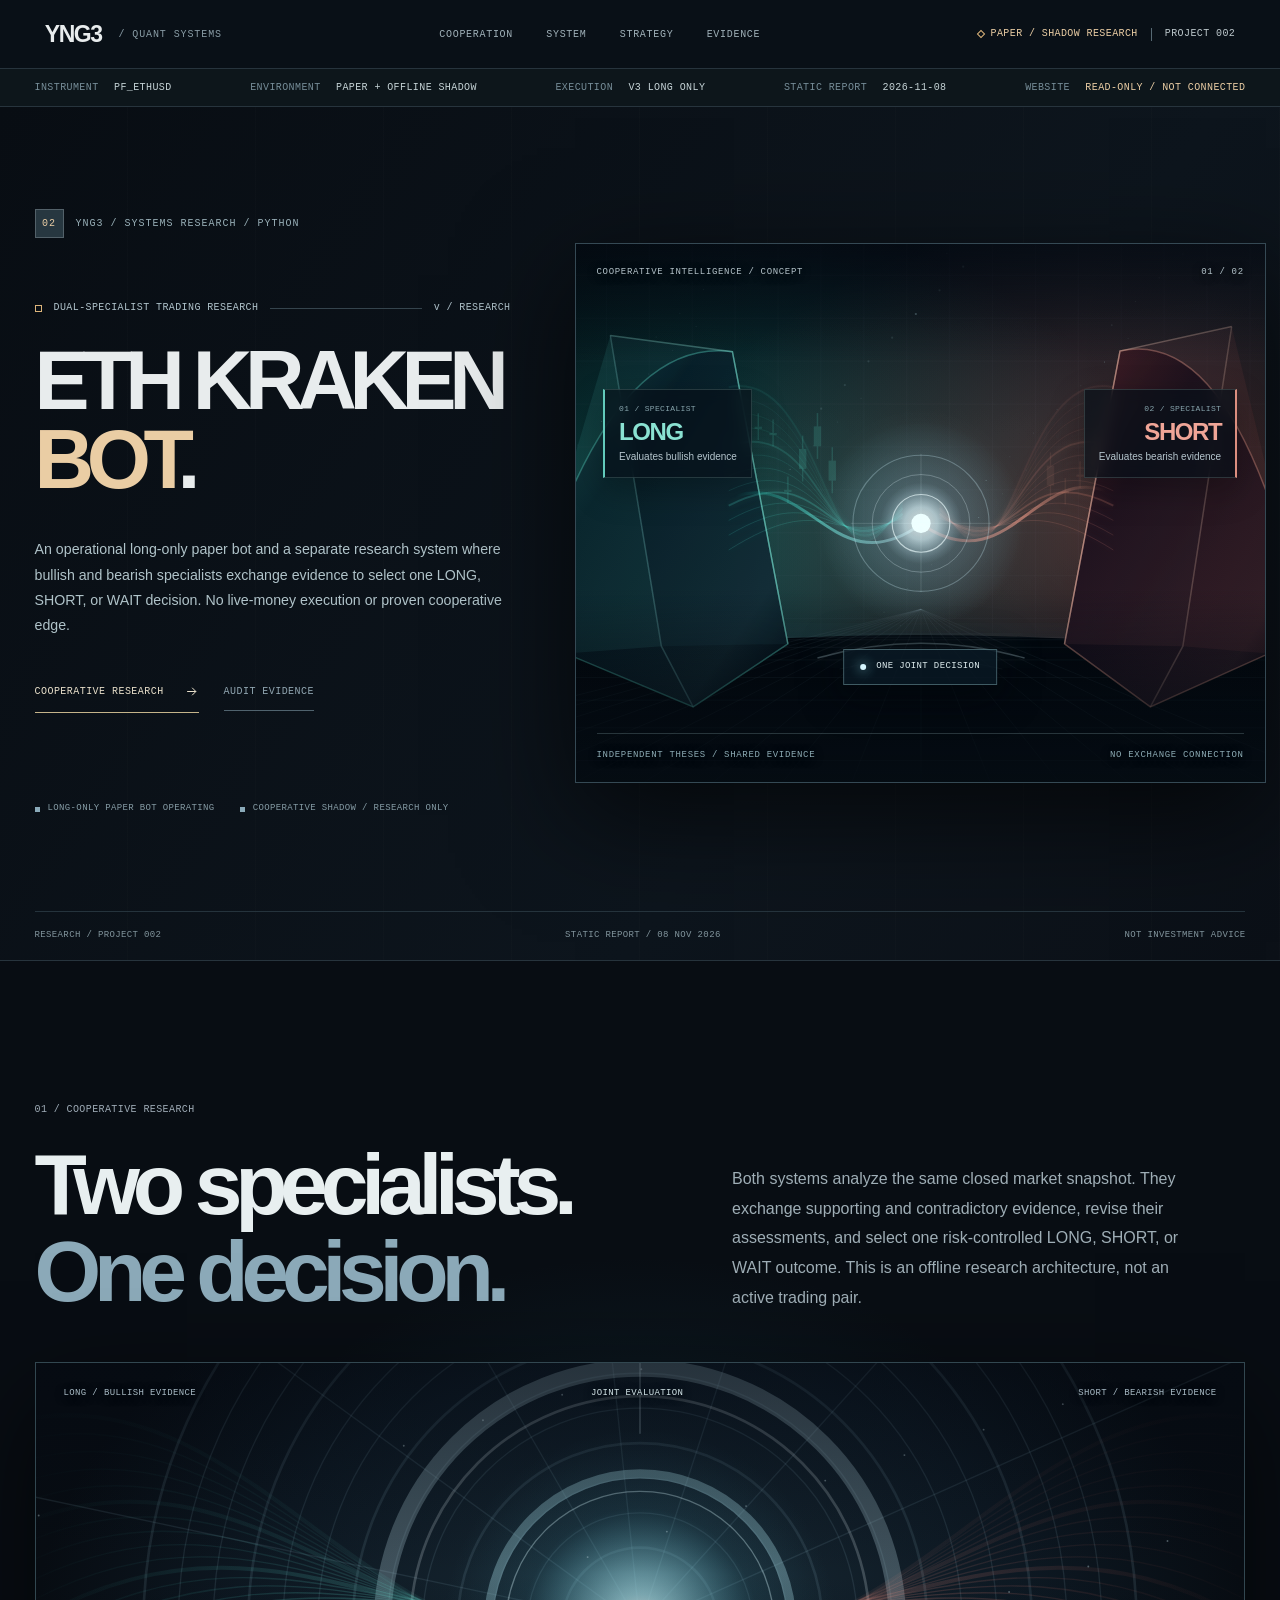
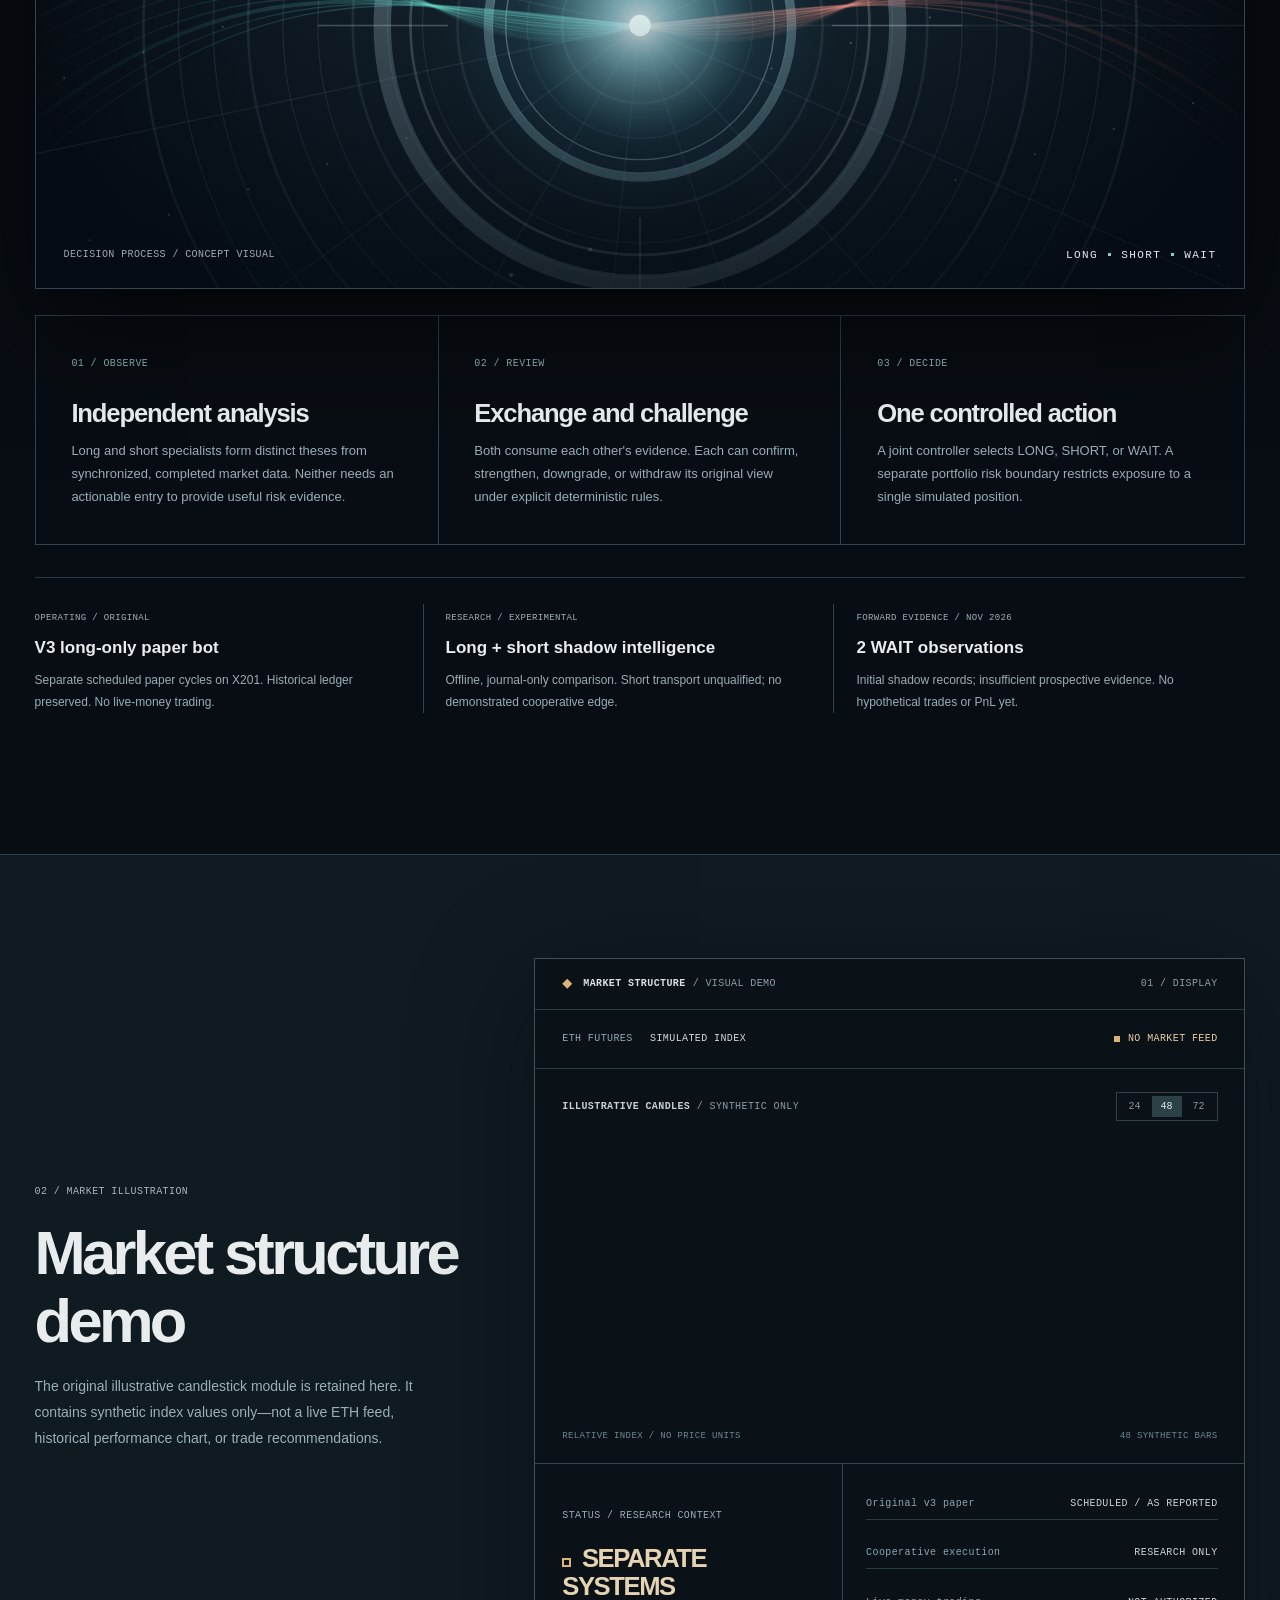
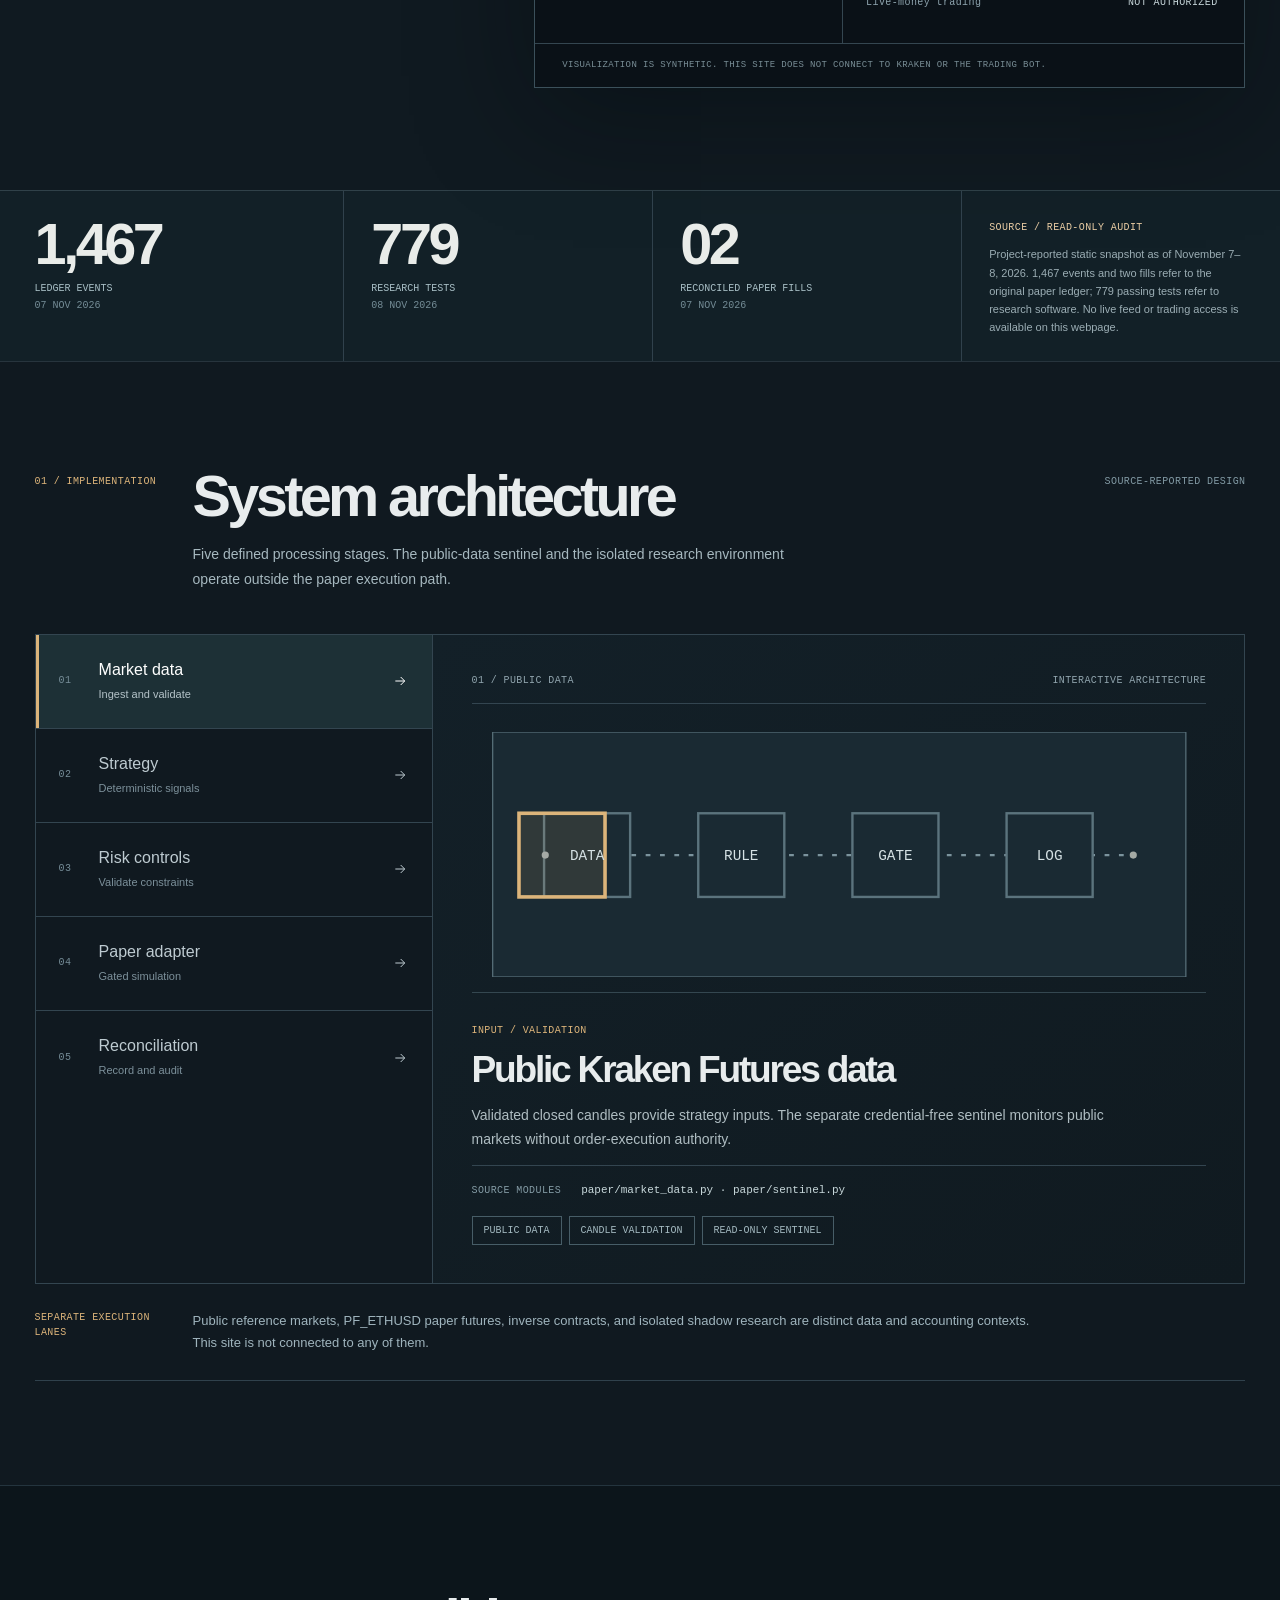
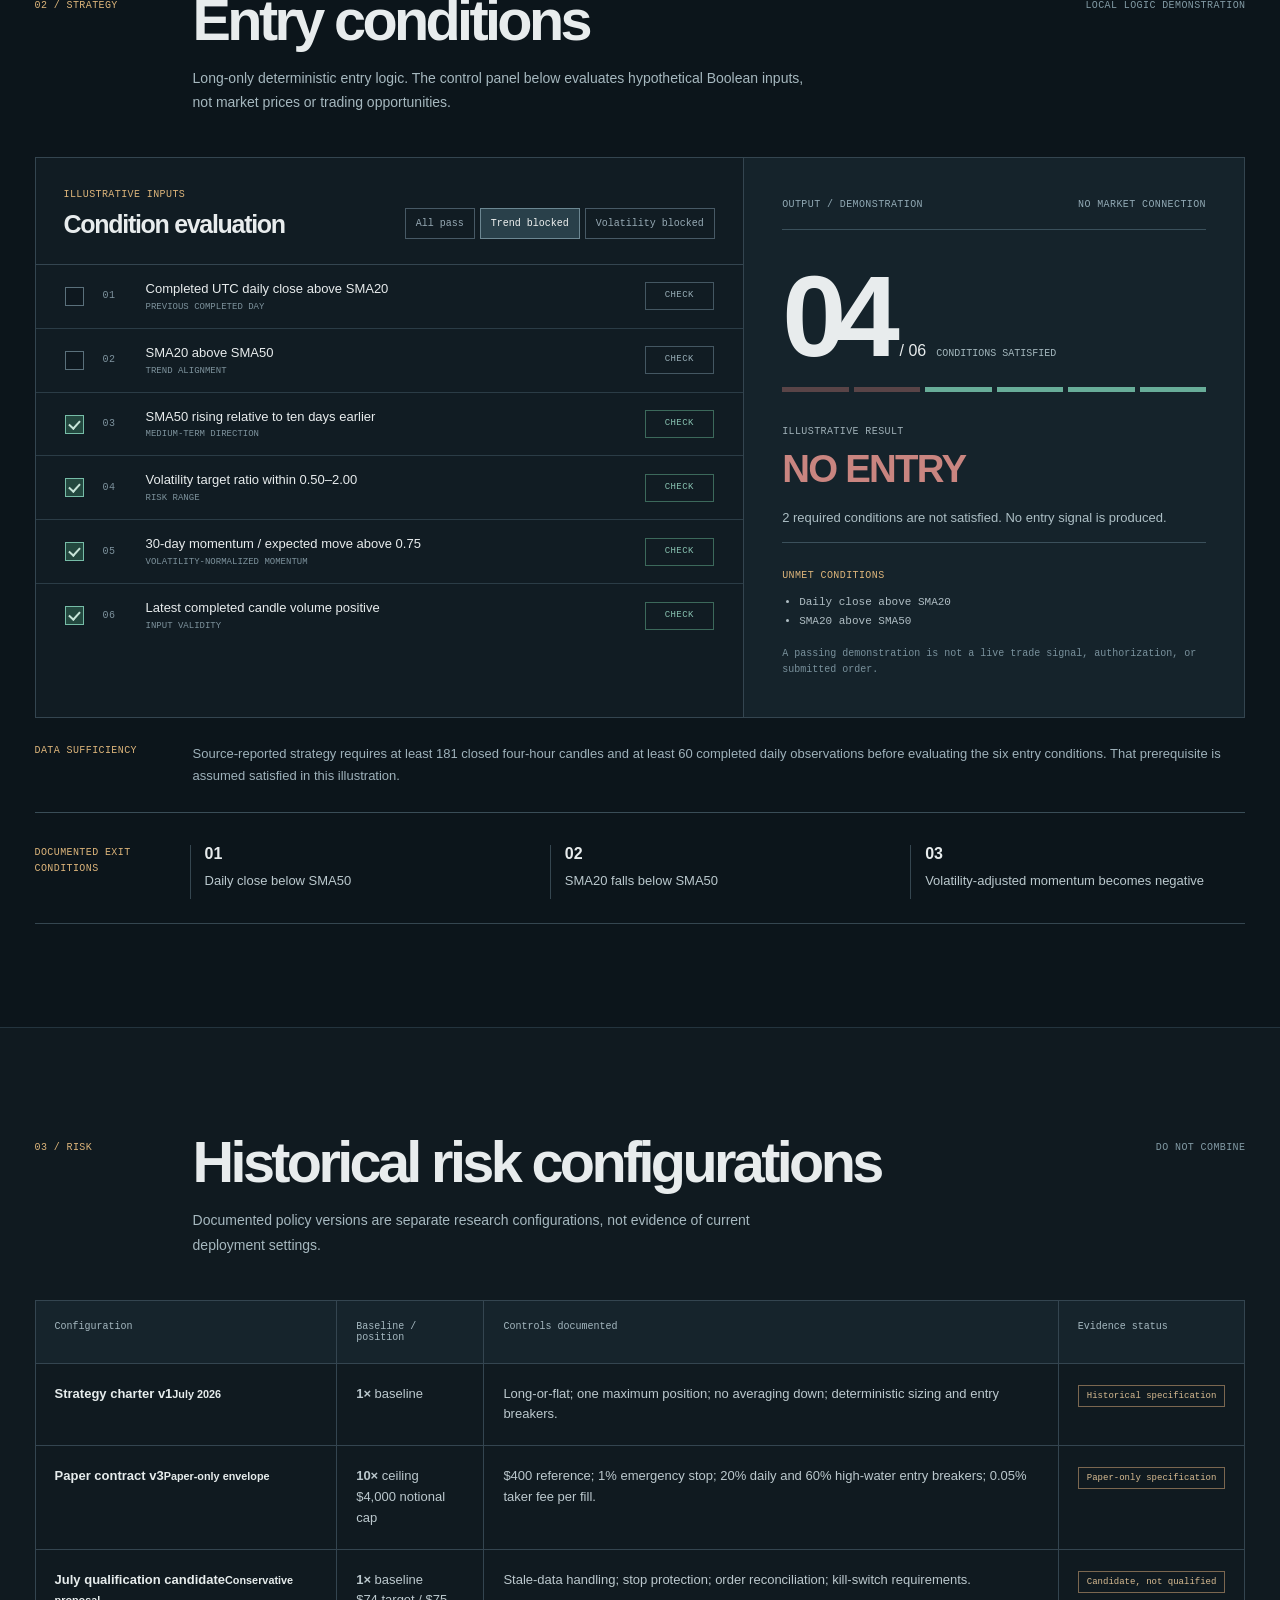
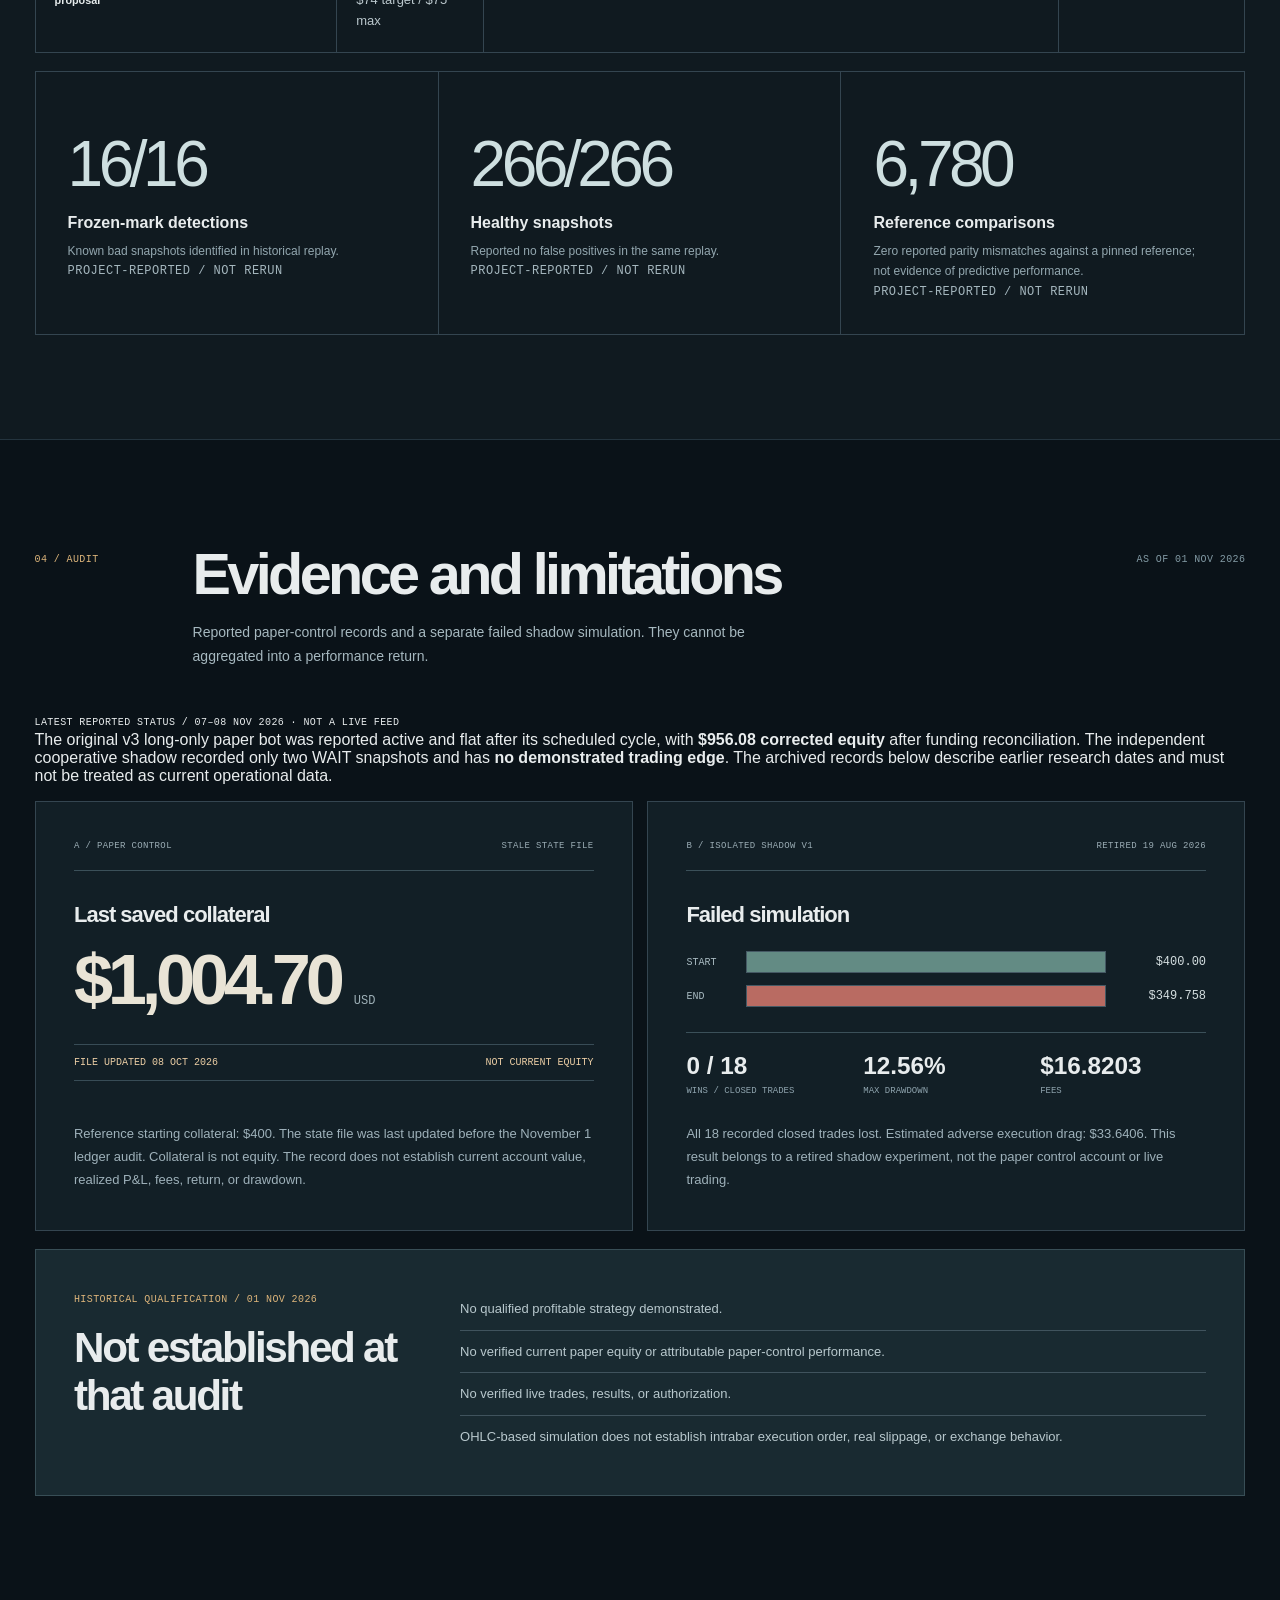
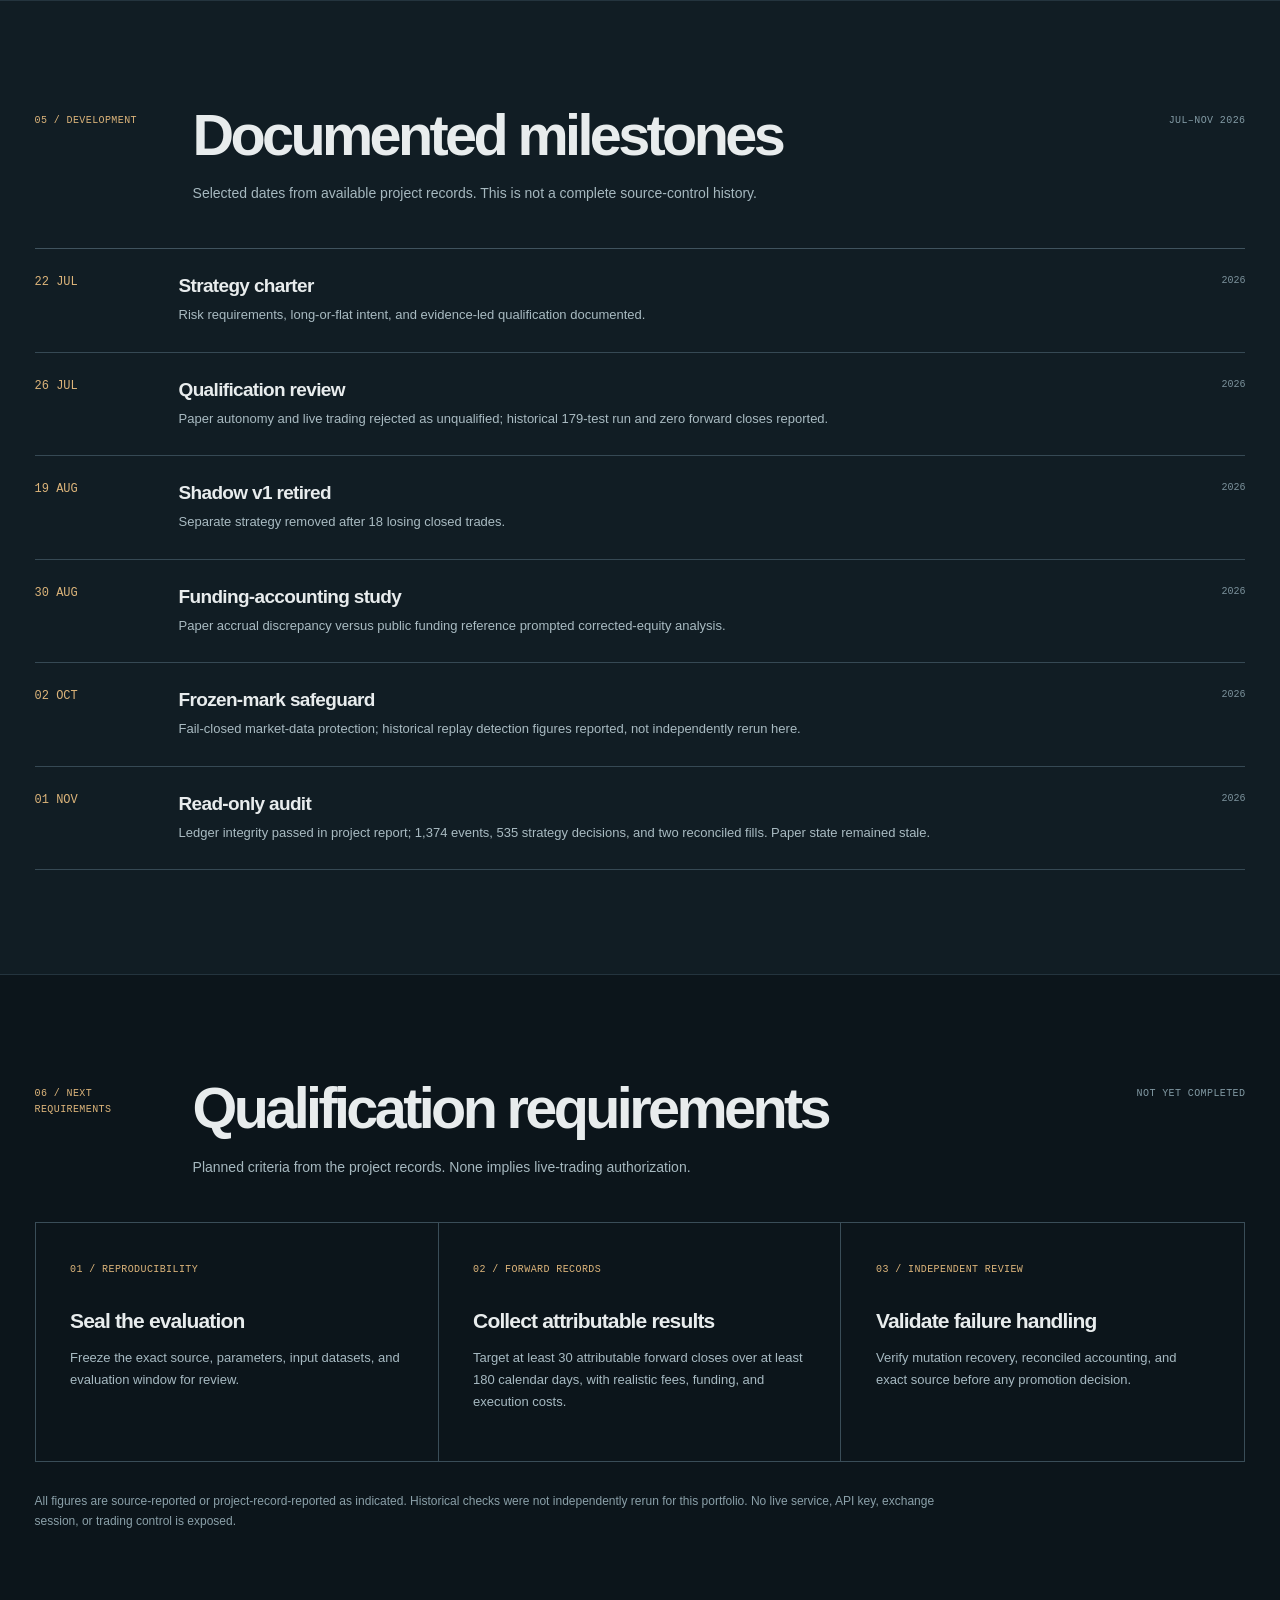
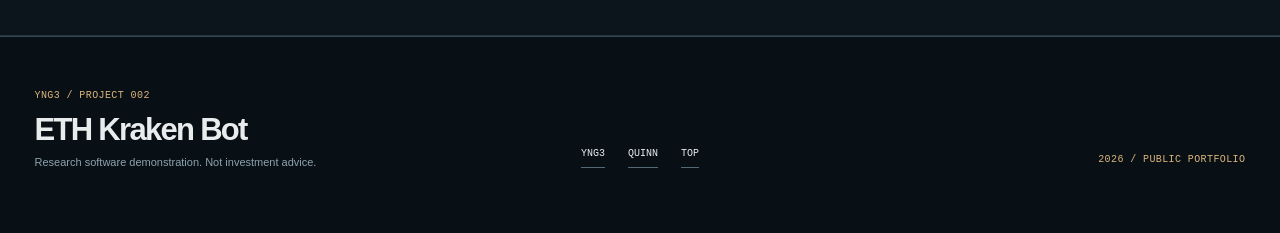
==== commit 48871b25: "Clarify archival audit evidence and latest static status" ====
--- a/eth/index.html
+++ b/eth/index.html
@@ -133,9 +133,10 @@
     <div class="test-grid"><article><div class="test-count">16<span>/16</span></div><h3>Frozen-mark detections</h3><p>Known bad snapshots identified in historical replay.</p><small class="mono">PROJECT-REPORTED / NOT RERUN</small></article><article><div class="test-count">266<span>/266</span></div><h3>Healthy snapshots</h3><p>Reported no false positives in the same replay.</p><small class="mono">PROJECT-REPORTED / NOT RERUN</small></article><article><div class="test-count">6,780</div><h3>Reference comparisons</h3><p>Zero reported parity mismatches against a pinned reference; not evidence of predictive performance.</p><small class="mono">PROJECT-REPORTED / NOT RERUN</small></article></div>
   </div></section>
   <section class="section evidence-section" id="evidence" aria-labelledby="evidence-title"><div class="container"><div class="section-top"><span class="section-id mono">04 / AUDIT</span><div><h2 id="evidence-title">Evidence and limitations</h2><p class="section-deck">Reported paper-control records and a separate failed shadow simulation. They cannot be aggregated into a performance return.</p></div><span class="side-aside mono">AS OF 01 NOV 2026</span></div>
+    <div class="evidence-recent"><span class="mono">LATEST REPORTED STATUS / 07–08 NOV 2026 · NOT A LIVE FEED</span><p>The original v3 long-only paper bot was reported active and flat after its scheduled cycle, with <strong>$956.08 corrected equity</strong> after funding reconciliation. The independent cooperative shadow recorded only two WAIT snapshots and has <strong>no demonstrated trading edge</strong>. The archived records below describe earlier research dates and must not be treated as current operational data.</p></div>
     <div class="evidence-layout"><article class="evidence-card paper-card"><div class="evidence-header"><span class="mono">A / PAPER CONTROL</span><span class="mono">STALE STATE FILE</span></div><h3>Last saved collateral</h3><div class="collateral">$1,004.70 <span>USD</span></div><div class="status-bar"><span>FILE UPDATED 08 OCT 2026</span><span>NOT CURRENT EQUITY</span></div><p>Reference starting collateral: $400. The state file was last updated before the November 1 ledger audit. Collateral is not equity. The record does not establish current account value, realized P&amp;L, fees, return, or drawdown.</p></article>
     <article class="evidence-card shadow-card"><div class="evidence-header"><span class="mono">B / ISOLATED SHADOW V1</span><span class="mono">RETIRED 19 AUG 2026</span></div><h3>Failed simulation</h3><div class="shadow-bars" aria-label="Shadow simulation started at $400 and ended at $349.758; this was not live or control-account trading"><div class="bar-row"><span>START</span><div class="bar-track"><div style="width:100%" class="start-bar"></div></div><b>$400.00</b></div><div class="bar-row"><span>END</span><div class="bar-track"><div style="width:87.44%" class="end-bar"></div></div><b>$349.758</b></div></div><div class="shadow-stats"><div><strong>0 / 18</strong><small>WINS / CLOSED TRADES</small></div><div><strong>12.56%</strong><small>MAX DRAWDOWN</small></div><div><strong>$16.8203</strong><small>FEES</small></div></div><p>All 18 recorded closed trades lost. Estimated adverse execution drag: $33.6406. This result belongs to a retired shadow experiment, not the paper control account or live trading.</p></article></div>
-    <div class="limitations"><div><span class="mono">CURRENT QUALIFICATION</span><h3>Not established</h3></div><ul><li>No qualified profitable strategy demonstrated.</li><li>No verified current paper equity or attributable paper-control performance.</li><li>No verified live trades, results, or authorization.</li><li>OHLC-based simulation does not establish intrabar execution order, real slippage, or exchange behavior.</li></ul></div>
+    <div class="limitations"><div><span class="mono">HISTORICAL QUALIFICATION / 01 NOV 2026</span><h3>Not established at that audit</h3></div><ul><li>No qualified profitable strategy demonstrated.</li><li>No verified current paper equity or attributable paper-control performance.</li><li>No verified live trades, results, or authorization.</li><li>OHLC-based simulation does not establish intrabar execution order, real slippage, or exchange behavior.</li></ul></div>
   </div></section>
   <section class="section timeline-section" id="timeline" aria-labelledby="timeline-title"><div class="container"><div class="section-top"><span class="section-id mono">05 / DEVELOPMENT</span><div><h2 id="timeline-title">Documented milestones</h2><p class="section-deck">Selected dates from available project records. This is not a complete source-control history.</p></div><span class="side-aside mono">JUL–NOV 2026</span></div>
     <div class="timeline-list">
--- a/eth/design.css
+++ b/eth/design.css
@@ -22,42 +22,57 @@
 @media(max-width:360px){.hero h1{font-size:clamp(48px,11vw,58px)}.topnav{gap:8px}.topnav a{font-size:8px}.audit-num{font-size:26px}.terminal-instruments{font-size:7px}.chart-range .range-btn{padding:4px 5px}.chart-axis{font-size:7px}}
 @media(prefers-reduced-motion:reduce){html{scroll-behavior:auto}*,*:before,*:after{animation:none!important;transition:none!important}}
 
-/* Research interface v2: inspectable synthetic chart and evidence provenance. */
-.chart-toolbar{display:flex;justify-content:space-between;align-items:center;gap:10px;flex-wrap:wrap;margin:13px 0 0;color:#91a8b1}
-.chart-view{display:inline-flex;gap:0;border:1px solid #354651;padding:2px}
-.view-btn{border:0;background:transparent;color:#8da4ae;font:10px var(--mono);padding:7px 10px;white-space:nowrap}
-.view-btn[aria-pressed="true"]{background:#2d4147;color:#eff3f0}
-.view-btn:hover,.chart-export:hover{color:#fff;background:#22333d}
-.chart-export{display:inline-flex;gap:6px;align-items:center;border:1px solid #364750;background:transparent;padding:8px 10px;font:9px var(--mono);color:#c1d0d6;letter-spacing:.01em}
-.chart-export svg{width:13px;height:13px;fill:none;stroke:currentColor;stroke-width:1.7;stroke-linecap:round;stroke-linejoin:round}
-.chart-help{margin:1px 0 9px;color:#7e98a2;font-size:9px;line-height:1.5}
-#marketChart:focus-visible{outline:2px solid #eacda4;outline-offset:3px}
-.chart-inspector{display:flex;flex-direction:column;gap:8px;border:1px solid #344650;background:#12222b;padding:9px 11px;color:#90a5ad;font-size:9px;margin:0 0 10px;line-height:1.4}
-.inspection-nav{display:flex;align-items:center;justify-content:space-between;gap:10px}
-.inspection-nav b{color:#e2eceb;font-weight:600}
-.inspection-nav>div{display:flex;gap:4px}
-.inspection-nav button{display:grid;place-items:center;width:27px;height:25px;border:1px solid #3e5460;background:#192e37}
-.inspection-nav button:hover{background:#31505d}
-.inspection-nav button:disabled{opacity:.3;cursor:not-allowed}
-.inspection-nav svg{width:13px;height:13px;stroke:#e5eef0;stroke-width:1.8;fill:none;stroke-linecap:round;stroke-linejoin:round}
-.inspection-values{display:grid;grid-template-columns:repeat(5,minmax(0,1fr));gap:8px;border-top:1px solid #30424d;padding-top:8px;font-variant-numeric:tabular-nums}
-.inspection-values span{display:flex;flex-wrap:wrap;gap:5px}
-.inspection-values b{color:#e1e9e9;font-weight:500}
-.evidence-provenance{border:1px solid #40535c;margin-top:18px;background:#111f27}
-.provenance-head{padding:25px clamp(20px,2.5vw,36px);border-bottom:1px solid #40535c}
-.provenance-head .mono{color:#e0bf87}
-.provenance-head h3{font-size:clamp(20px,2.5vw,32px);letter-spacing:-.04em;margin:10px 0}
-.provenance-head p{font-size:13px;max-width:850px;color:#adc0c5;line-height:1.7;margin:0}
-.provenance-grid{display:grid;grid-template-columns:repeat(4,minmax(0,1fr))}
-.provenance-grid>div{padding:clamp(16px,2.1vw,28px);border-right:1px solid #40535c;min-width:0}
-.provenance-grid>div:last-child{border:0}
-.provenance-grid strong{font-size:13px;line-height:1.4;display:block;margin:12px 0}
-.provenance-grid p{font-size:12px;line-height:1.65;color:#a1b6bd;margin:0}
-.provenance-marker{width:17px;height:4px;background:#bd9c71;display:block}
-.topnav a[aria-current="location"]{color:#f2e1c6}
-.topnav a[aria-current="location"]::after{opacity:1}
-@media(max-width:950px){.provenance-grid{grid-template-columns:repeat(2,minmax(0,1fr))}.provenance-grid>div{border-bottom:1px solid #40535c}.provenance-grid>div:nth-child(2){border-right:0}.provenance-grid>div:nth-child(n+3){border-bottom:0}}
-@media(max-width:640px){.topnav{min-width:0;max-width:calc(100vw - 107px);overflow-x:auto;overscroll-behavior-x:contain;scrollbar-width:none;gap:14px;padding:8px 3px}.topnav::-webkit-scrollbar{display:none}.topnav a:nth-child(4){display:inline}.topnav a{flex:none}.topnav a:after{bottom:-3px}.chart-title{align-items:flex-start}.chart-toolbar{align-items:flex-start}.chart-export{padding:8px 8px;font-size:8px}.chart-help{font-size:8px}.inspection-values{gap:4px}.inspection-values span{display:flex;flex-direction:column;gap:3px}.provenance-grid{grid-template-columns:1fr}.provenance-grid>div,.provenance-grid>div:nth-child(2){border:0;border-bottom:1px solid #40535c}.provenance-grid>div:last-child{border:0}.chart-pane canvas{min-height:182px;max-height:225px}.terminal-instruments{flex-wrap:wrap}}
-@media(prefers-reduced-motion:reduce){.flow-illustration .active-node{transition:none}}
 
-.sr-only{position:absolute!important;width:1px;height:1px;padding:0;margin:-1px;overflow:hidden;clip:rect(0,0,0,0);white-space:nowrap;border:0}
+/* Cinematic cooperative-intelligence visual system. All art is original self-hosted SVG. */
+.hero-grid{grid-template-columns:minmax(0,.83fr) minmax(440px,1.17fr)}
+.hero{background:linear-gradient(125deg,#080d13,#0d151d 65%,#0b1017)}
+.dual-visual{position:relative;aspect-ratio:1.28;min-height:540px;overflow:hidden;isolation:isolate;border:1px solid #354954;background:#071019;box-shadow:0 32px 105px #000a,0 0 0 1px #a3d2d111 inset}
+.dual-visual:after{content:"";position:absolute;inset:0;pointer-events:none;background:linear-gradient(180deg,#050a12a8 0,transparent 22%,transparent 64%,#050c13e6 100%),linear-gradient(90deg,#04090d2e,transparent 28%,transparent 72%,#04090d2e)}
+.dual-visual-art{display:block;position:absolute;width:100%;height:100%;object-fit:cover;object-position:center;transform:scale(1.045);animation:dual-cinematic 21s ease-in-out infinite alternate;filter:contrast(1.06) saturate(.94)}
+.dual-visual-shade{position:absolute;inset:0;background:radial-gradient(circle at 50% 51%,#eefeff16,transparent 25%);pointer-events:none;z-index:1;animation:dual-luminance 7s ease-in-out infinite}
+.dual-visual-top,.dual-visual-bottom{z-index:3;position:absolute;left:21px;right:21px;display:flex;justify-content:space-between;gap:16px;font-size:9px;color:#b4c3ca;text-shadow:0 2px 10px #020507;letter-spacing:.075em}
+.dual-visual-top{top:22px}.dual-visual-bottom{bottom:19px;border-top:1px solid #b6dbdd34;padding-top:15px;color:#8cabb4}
+.dual-agent-label{position:absolute;z-index:3;top:27%;display:flex;flex-direction:column;gap:4px;padding:13px 14px;min-width:144px;background:#061018ae;border:1px solid #add9d42e;backdrop-filter:blur(7px);box-shadow:0 12px 34px #0004}
+.dual-agent-label.long-label{left:4%;border-left:2px solid #62cabb}.dual-agent-label.short-label{right:4%;border-right:2px solid #dc8e7f;text-align:right}
+.dual-agent-label .small-index{font-size:8px;color:#88a5ad}.dual-agent-label strong{font-size:24px;font-weight:660;letter-spacing:-.06em;line-height:1.1}.long-label strong{color:#8ae2d2}.short-label strong{color:#f0a597}.dual-agent-label>span:last-child{font-size:10px;color:#b6c6ce;line-height:1.4}
+.dual-center-label{position:absolute;z-index:3;bottom:18%;left:50%;transform:translateX(-50%);white-space:nowrap;font-size:9px;color:#dfedef;background:#091924c9;border:1px solid #95c6ca65;padding:10px 16px;display:flex;gap:10px;align-items:center;box-shadow:0 6px 40px #01060bd9}
+.dual-pulse{width:6px;height:6px;border-radius:50%;background:#d7f7ff;box-shadow:0 0 12px #8ae0ec;animation:dual-pulse 2.8s ease-in-out infinite}
+.cooperation-story{padding:clamp(90px,11vw,166px) 0 clamp(72px,9vw,128px);background:#080d13;position:relative;overflow:hidden;border-bottom:1px solid #2c3d48}
+.cooperation-story:before{content:"";position:absolute;left:20%;right:20%;top:19%;height:450px;background:radial-gradient(ellipse,#22667b29,transparent 67%);pointer-events:none}
+.story-heading{position:relative;display:grid;grid-template-columns:1.1fr .9fr;column-gap:70px;align-items:end;margin-bottom:48px}
+.story-heading .eyebrow{grid-column:1/-1;color:#9eabb6;margin-bottom:24px;font-size:10px}
+.story-heading h2{font-size:clamp(53px,6.7vw,105px);letter-spacing:-.084em;line-height:1.01;font-weight:700;margin:0;color:#e8eff0}
+.story-heading h2 em{font-style:normal;color:#8caab9}
+.story-heading p{font-size:clamp(14px,1.25vw,17px);line-height:1.85;color:#9faeb6;max-width:470px;margin-bottom:2px}
+.story-theater{position:relative;aspect-ratio:2.3;min-height:360px;border:1px solid #324750;overflow:hidden;background:#0a1119;box-shadow:0 40px 100px #0009}
+.story-theater:after{content:"";position:absolute;inset:0;background:linear-gradient(180deg,#04091265,transparent 40%,#030b13a8);pointer-events:none}
+.story-theater img{position:absolute;width:100%;height:100%;object-fit:cover;object-position:center;animation:dual-cinematic 24s ease-in-out infinite alternate}
+.story-theater-label{position:absolute;z-index:2;inset:24px 28px auto;display:flex;justify-content:space-between;gap:12px;color:#a9bbc6;font-size:9px;text-shadow:0 2px 10px #000}
+.story-theater-label span:nth-child(2){color:#d4e6e9}
+.story-theater-caption{position:absolute;z-index:2;bottom:25px;left:28px;right:28px;display:flex;justify-content:space-between;align-items:center;gap:15px}
+.story-theater-caption .mono{color:#9aacb5;font-size:10px}
+.story-theater-caption strong{font:11px var(--mono);letter-spacing:.13em;color:#e3ecee;display:flex;align-items:center;gap:10px}
+.story-theater-caption i{width:3px;height:3px;background:#92c9c5;display:inline-block}
+.story-steps{display:grid;grid-template-columns:repeat(3,minmax(0,1fr));border:1px solid #30444e;margin-top:26px}
+.story-steps article{padding:clamp(22px,2.8vw,43px);min-height:218px;border-right:1px solid #30444e}
+.story-steps article:last-child{border-right:0}
+.story-steps .mono{color:#93b9c0;font-size:10px}
+.story-steps h3{font-size:clamp(19px,2vw,27px);font-weight:570;letter-spacing:-.045em;margin:28px 0 12px;color:#e9eff1}
+.story-steps p{font-size:13px;line-height:1.75;color:#9aaeb7;margin:0}
+.story-boundary{display:grid;grid-template-columns:repeat(3,minmax(0,1fr));gap:22px;margin-top:32px;padding:26px 0;border-top:1px solid #2a3a44}
+.story-boundary>div{padding:2px 20px 0 0;border-right:1px solid #30444b}
+.story-boundary>div:last-child{border:0}
+.story-boundary .mono{font-size:9px;color:#9eb0bc}
+.story-boundary strong{font-size:17px;font-weight:580;display:block;margin:12px 0}
+.story-boundary p{font-size:12px;line-height:1.8;color:#99adb6;max-width:370px;margin:0}
+.market-demo-shell{padding:clamp(70px,8vw,115px) 0;background:#101a21;border-bottom:1px solid #304149}
+.market-demo-grid{display:grid;grid-template-columns:minmax(0,.76fr) minmax(440px,1.24fr);gap:clamp(32px,5vw,86px);align-items:center}
+.market-demo-head .mono{font-size:10px;color:#a5b5bd}
+.market-demo-head h2{font-size:clamp(38px,4.8vw,72px);letter-spacing:-.06em;line-height:1.1;margin:20px 0}
+.market-demo-head p{font-size:14px;line-height:1.85;color:#9ab0b9;max-width:410px}
+.market-demo-shell .hero-terminal{max-width:820px;min-height:570px}
+@keyframes dual-cinematic{from{transform:scale(1.025) translateY(0)}to{transform:scale(1.09) translateY(-1.5%)}}
+@keyframes dual-luminance{0%,100%{opacity:.52}50%{opacity:1}}
+@keyframes dual-pulse{0%,100%{opacity:.45;box-shadow:0 0 7px #8ae0ec}50%{opacity:1;box-shadow:0 0 20px #9afaff}}
+@media(max-width:1100px){.hero-grid{grid-template-columns:1fr}.dual-visual{width:100%;min-height:500px;max-height:730px}.story-heading{grid-template-columns:1fr;gap:24px}.story-heading p{max-width:700px}.market-demo-grid{grid-template-columns:1fr}.market-demo-shell .hero-terminal{margin-inline:auto;width:100%}}
+@media(max-width:640px){.dual-visual{min-height:355px;aspect-ratio:1.02}.dual-visual-art{object-position:50% 50%}.dual-agent-label{top:24%;min-width:0;width:113px;padding:9px}.dual-agent-label strong{font-size:20px}.dual-agent-label>span:last-child{font-size:8px}.dual-agent-label .small-index{font-size:7px}.dual-visual-top,.dual-visual-bottom{font-size:7px;left:12px;right:12px}.dual-visual-top{top:12px}.dual-visual-bottom{bottom:10px;gap:8px}.dual-center-label{font-size:8px;padding:7px 9px;bottom:17%}.cooperation-story{padding-block:74px}.story-heading h2{font-size:clamp(49px,11vw,73px)}.story-heading p{font-size:13px}.story-theater{min-height:330px;aspect-ratio:1.1}.story-theater-label{inset:14px 12px auto;font-size:7px}.story-theater-label span:nth-child(2){display:none}.story-theater-caption{left:12px;right:12px;bottom:15px;flex-direction:column;align-items:flex-start}.story-steps,.story-boundary{grid-template-columns:1fr}.story-steps article{min-height:auto;padding:24px;border:0;border-bottom:1px solid #30444e}.story-steps article:last-child{border:0}.story-steps h3{margin:14px 0 9px}.story-boundary>div{border:0;border-bottom:1px solid #30444e;padding-bottom:20px}.market-demo-shell .hero-terminal{min-height:0}.market-demo-head h2{font-size:47px}}
